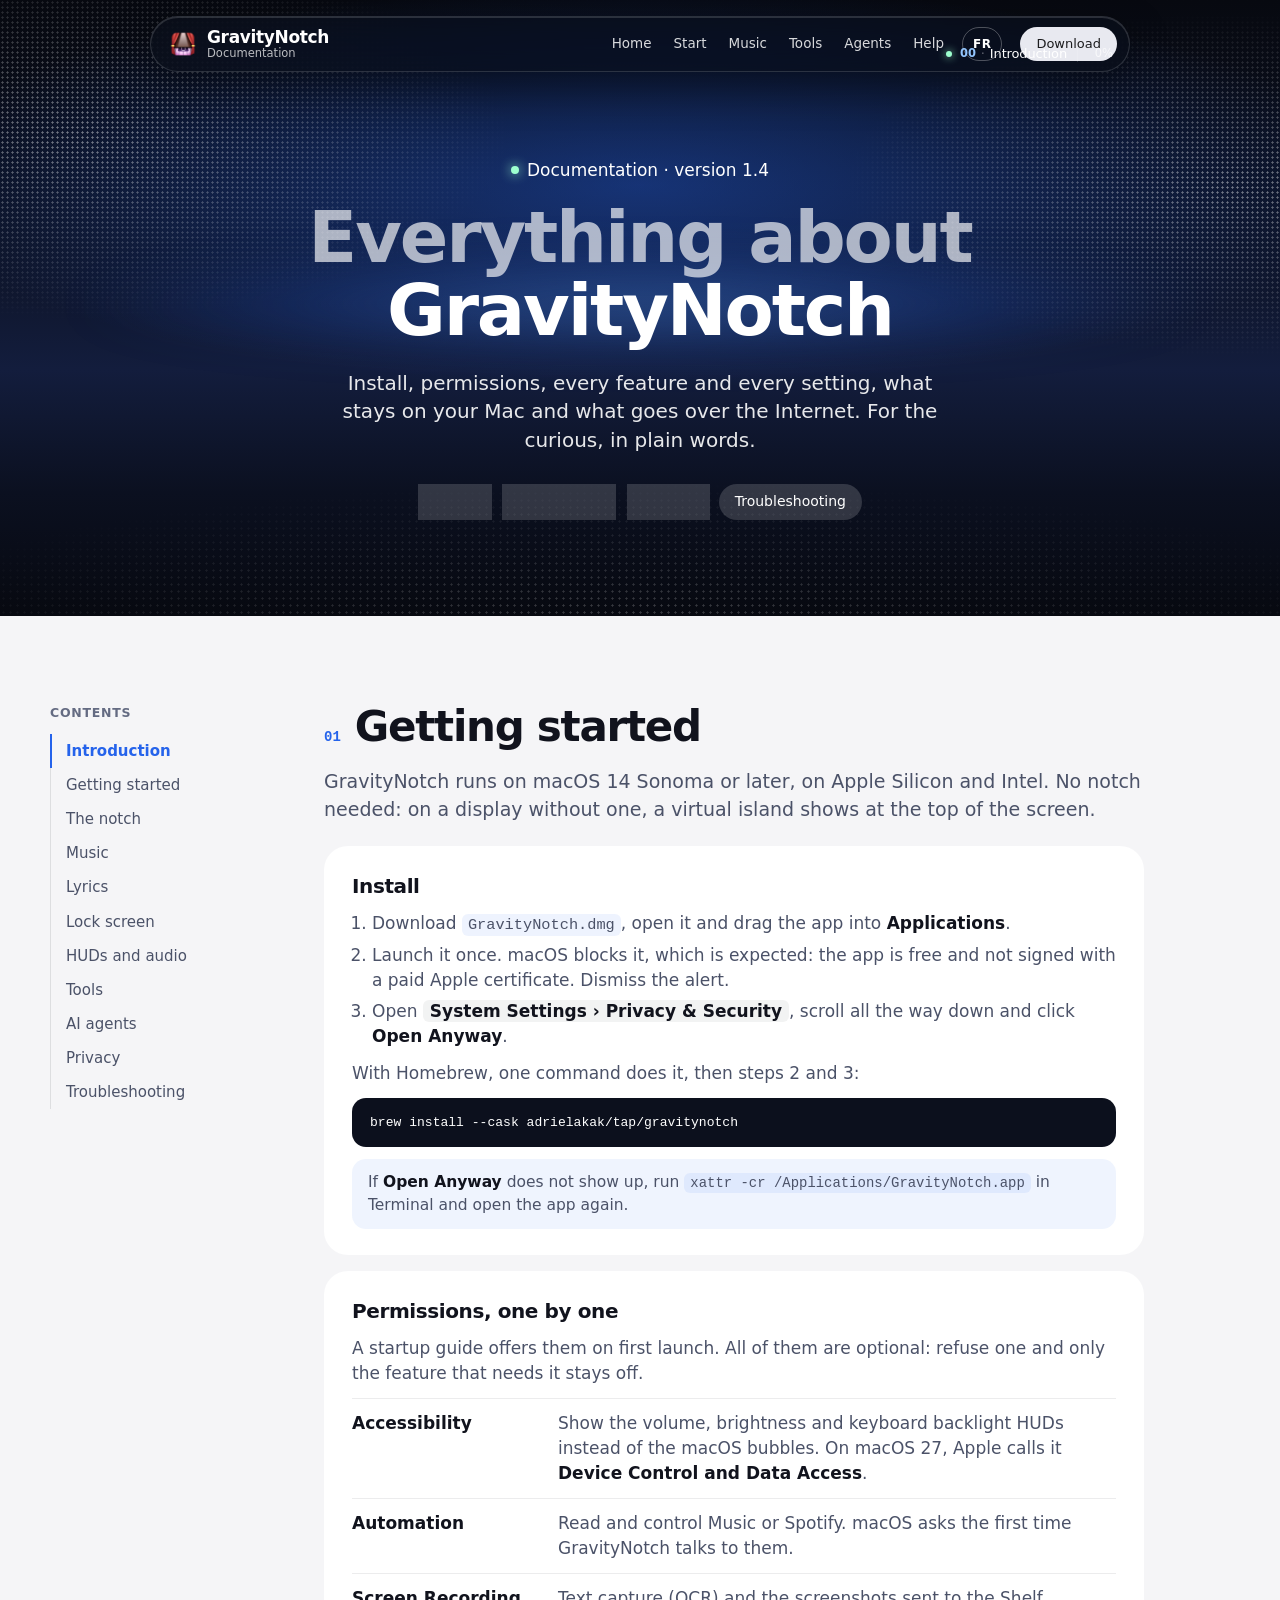
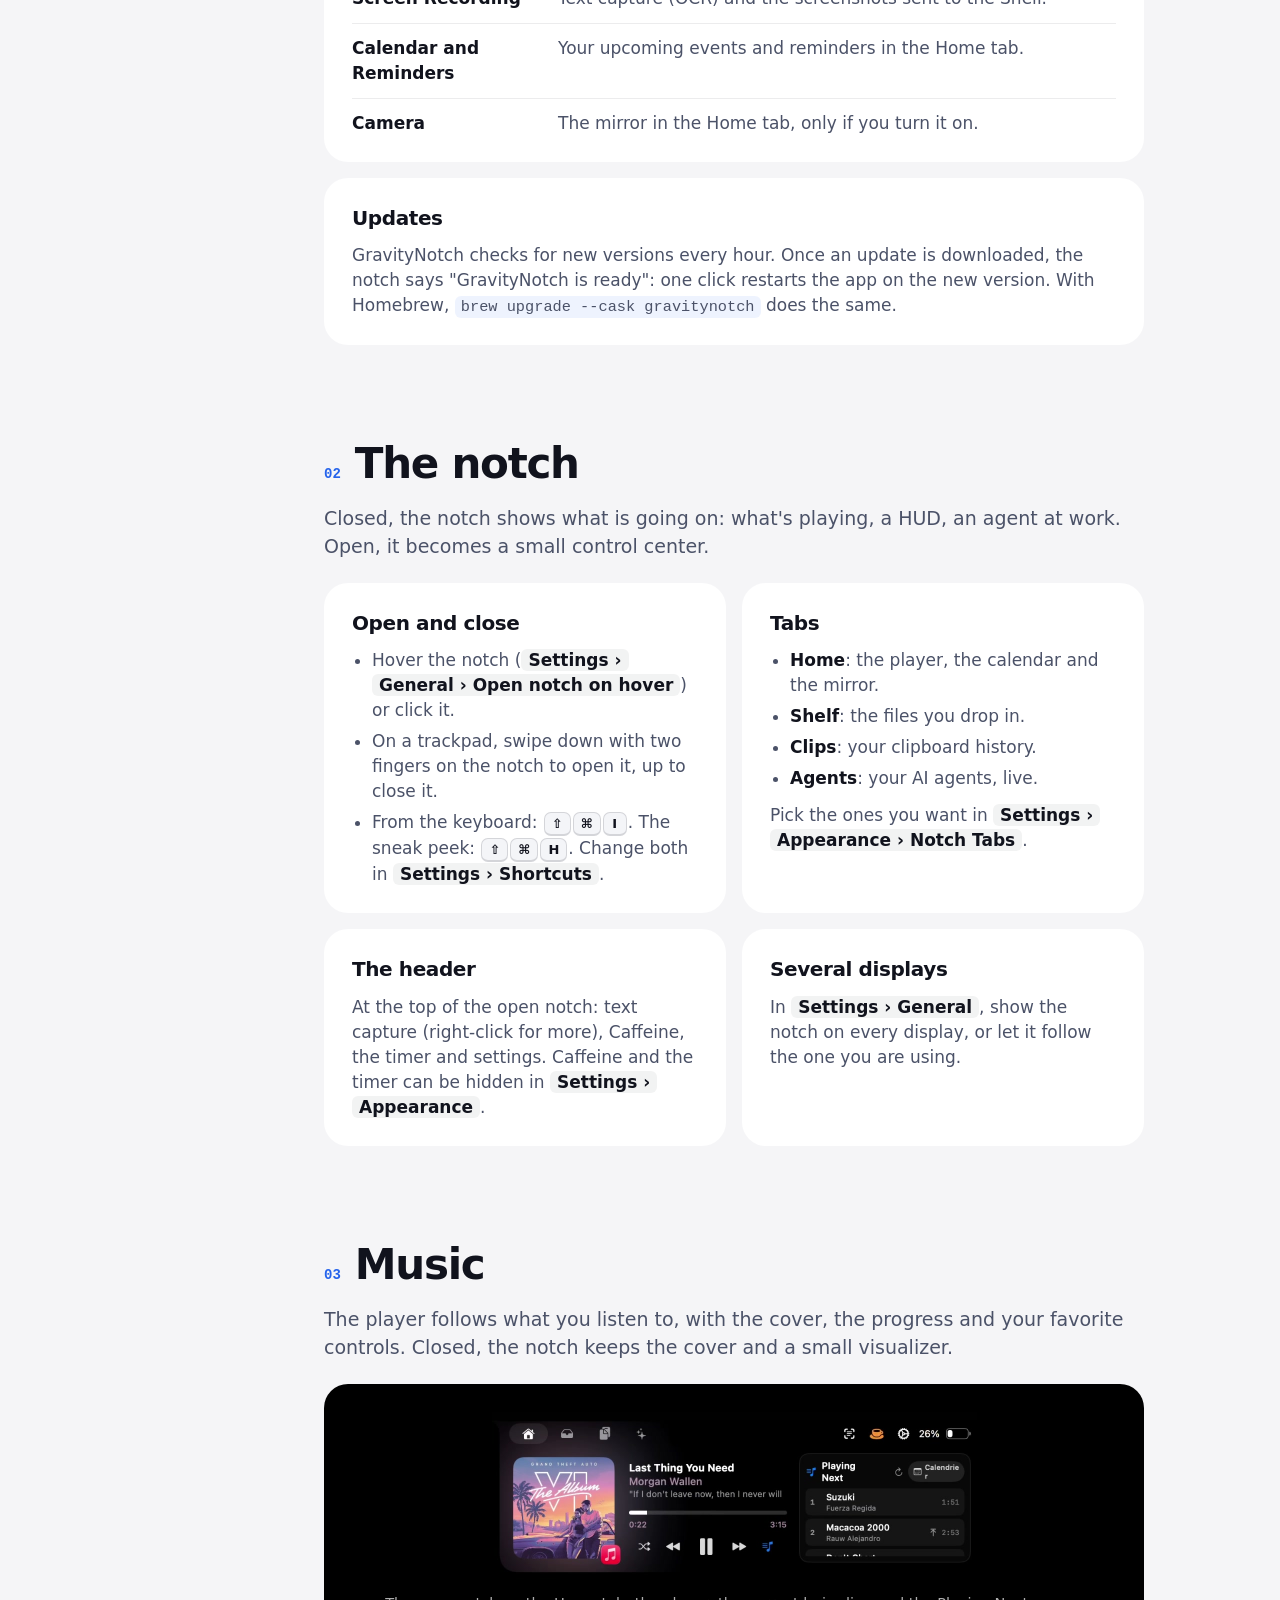
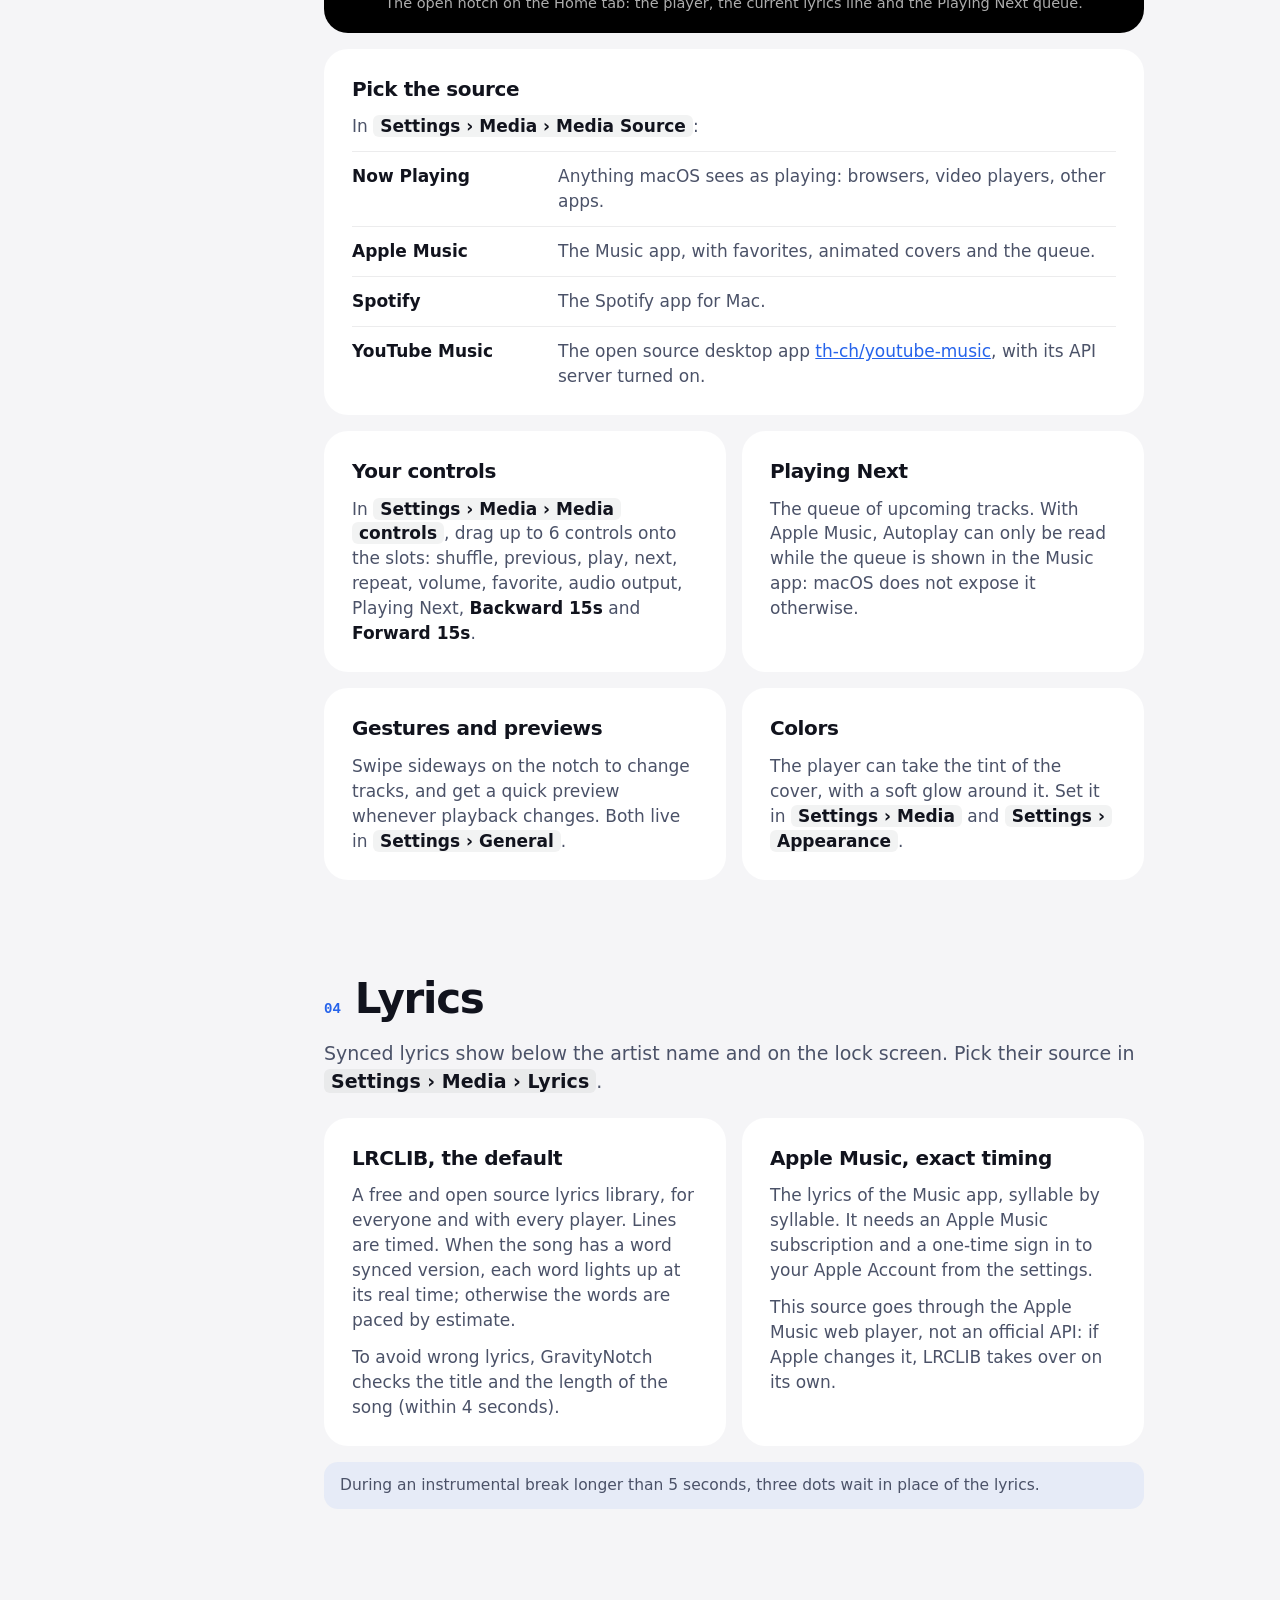
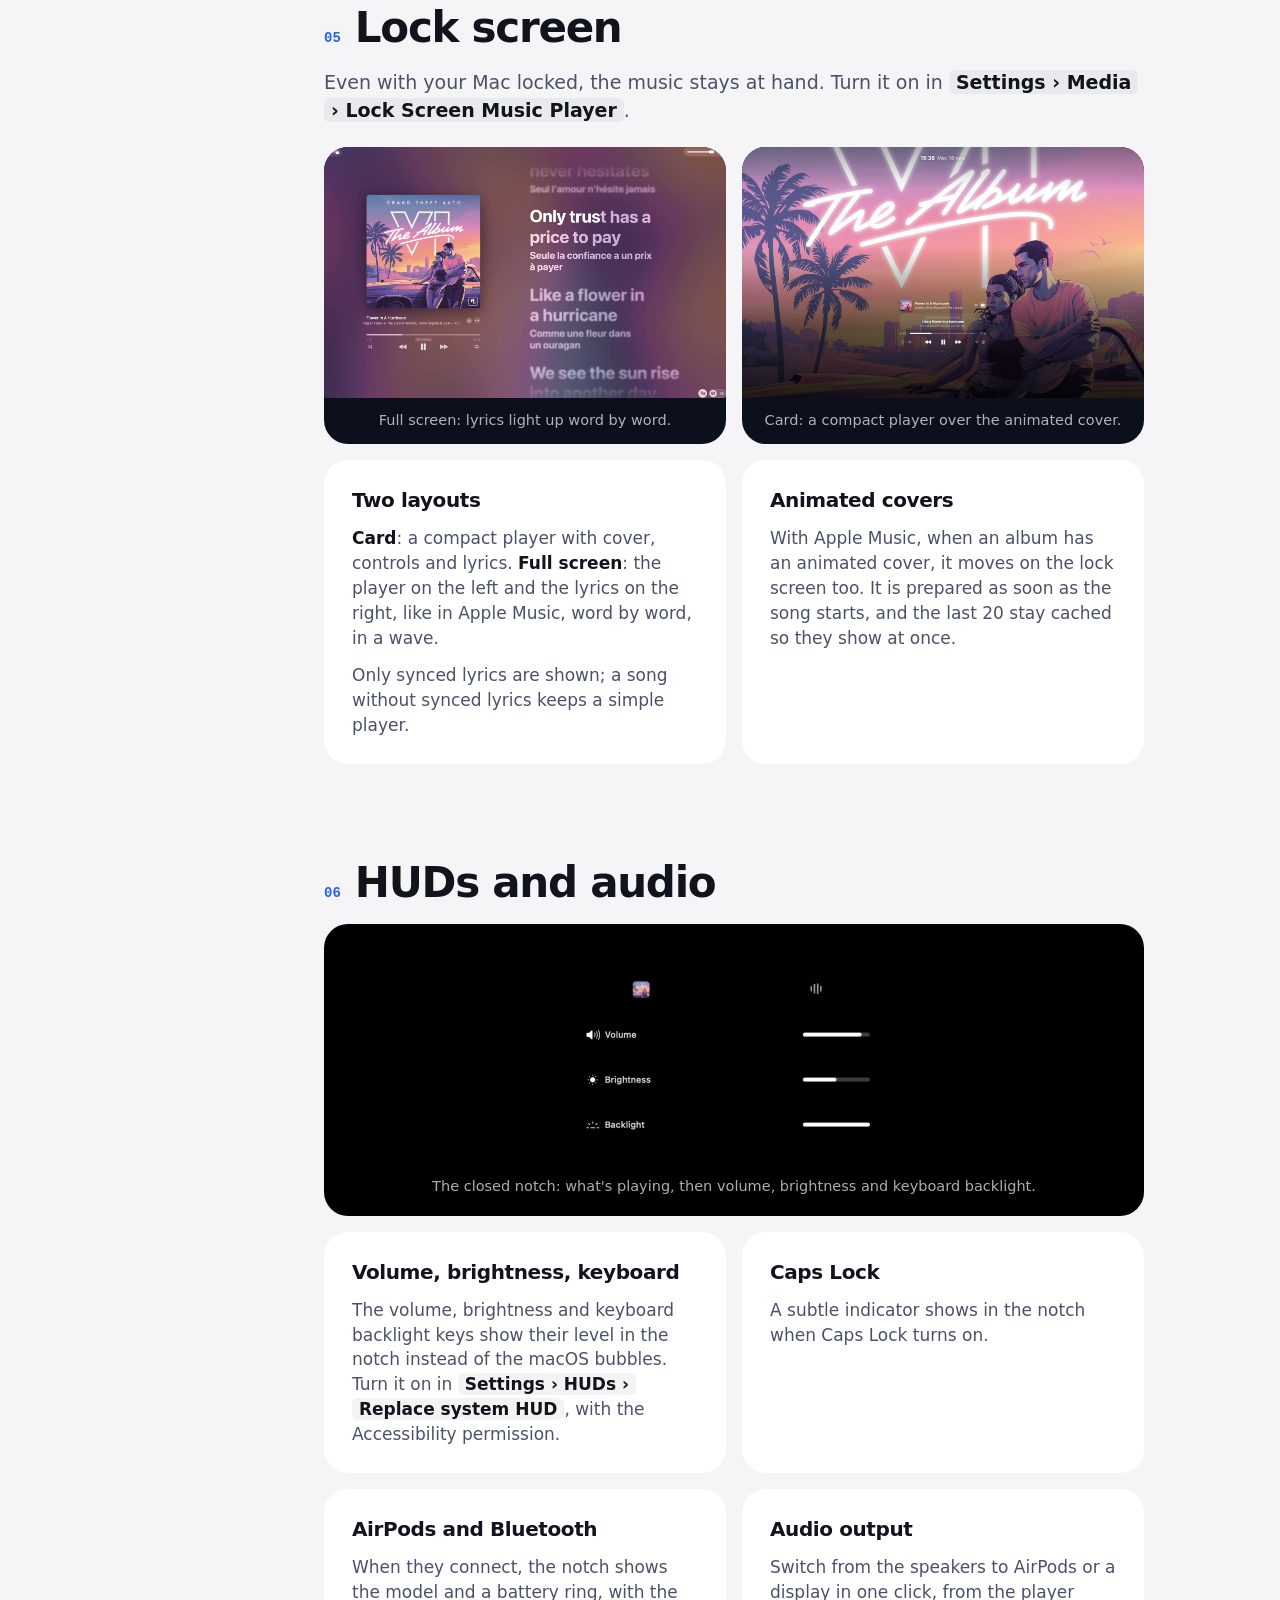
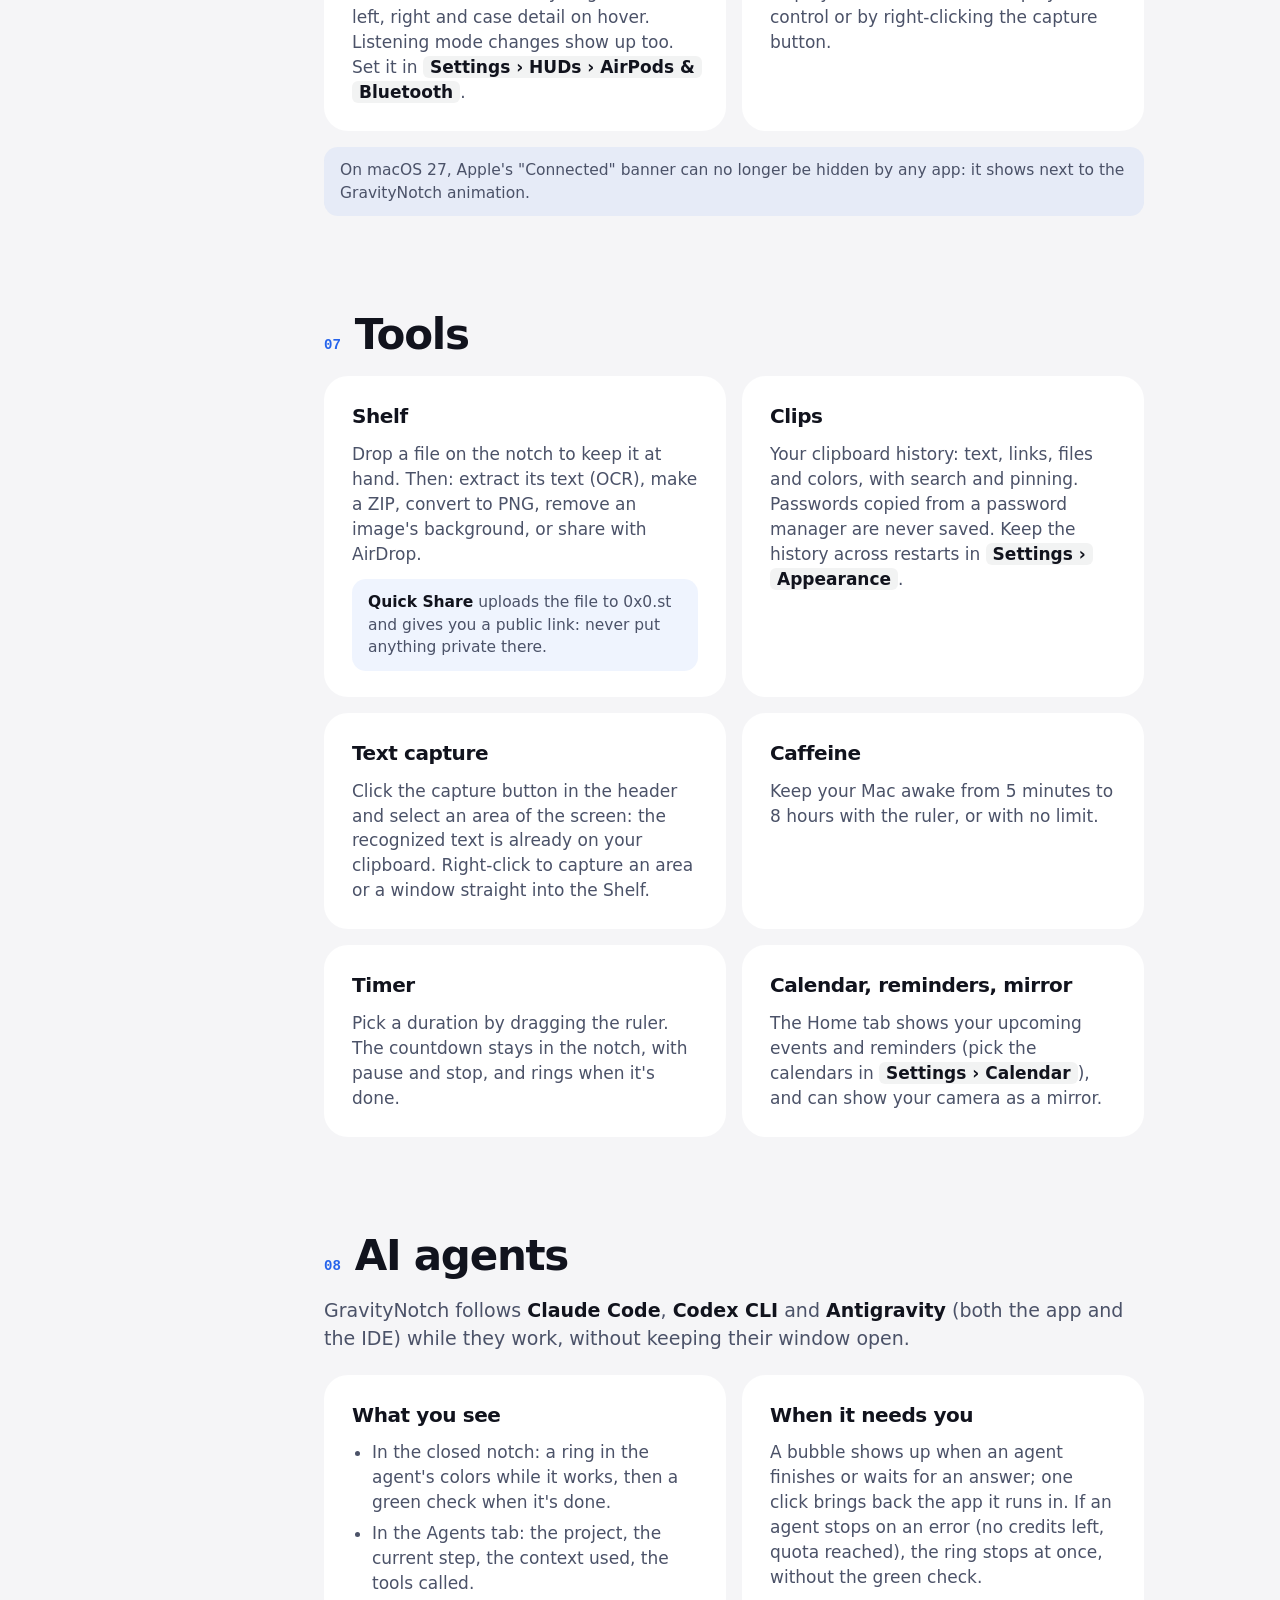
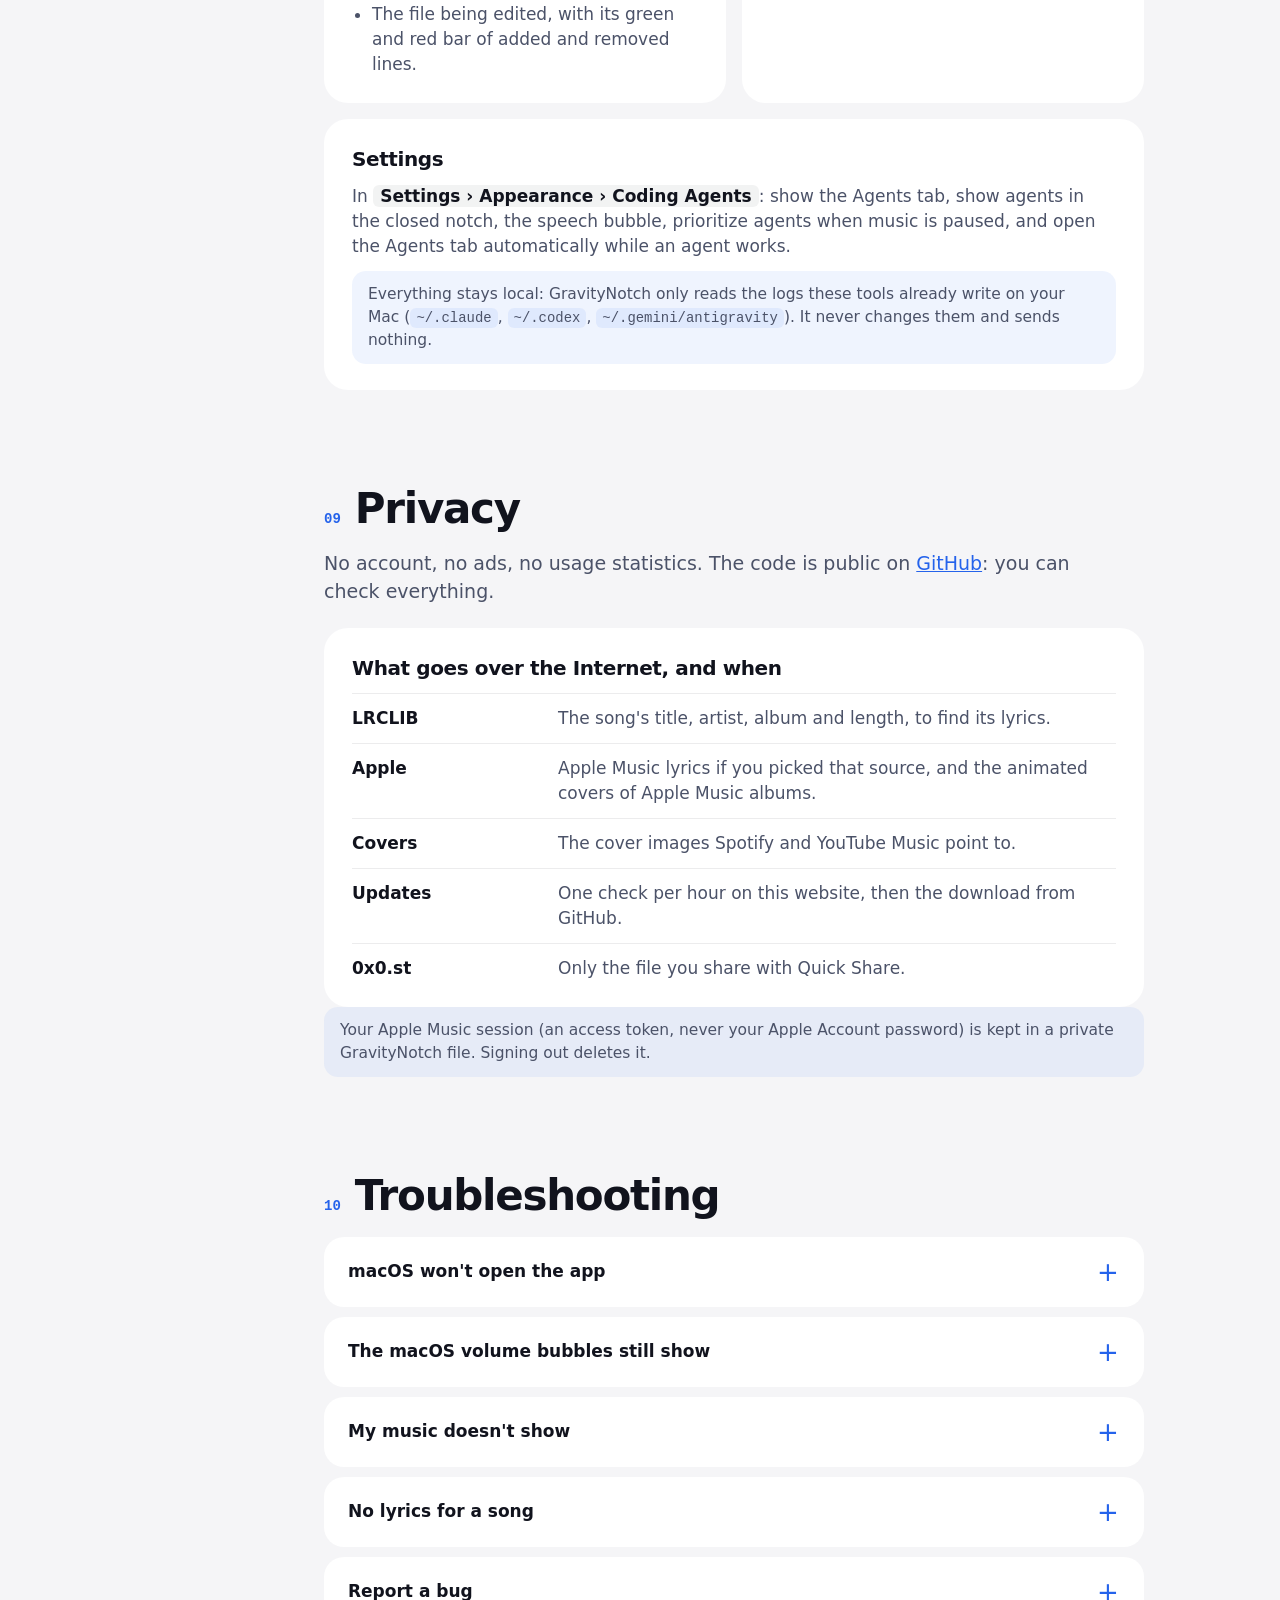
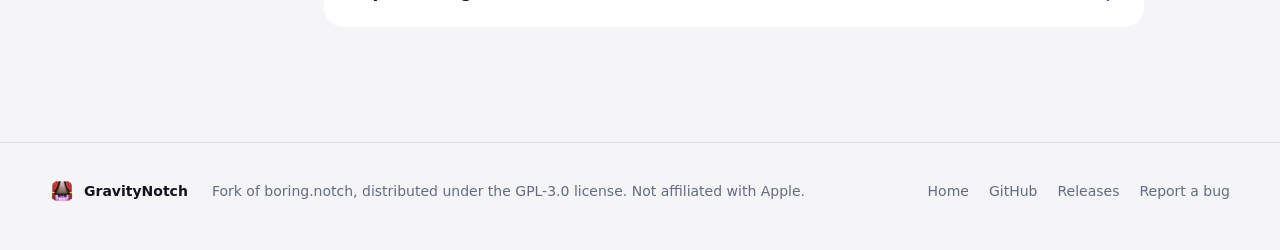
==== docs/docs.html @ b554c4fa "docs(site): add screenshots to the documentation page Four clean stills taken from the raw demo reco" ====
<!doctype html>
<html lang="fr">
<head>
  <meta charset="utf-8">
  <meta name="viewport" content="width=device-width, initial-scale=1, viewport-fit=cover">
  <title data-i18n="docs.meta.title">Documentation GravityNotch</title>
  <meta name="description" data-i18n-attr="content:docs.meta.desc" content="Tout savoir sur GravityNotch : installation, autorisations, musique, paroles, écran verrouillé, HUD, outils, agents IA, vie privée et dépannage.">
  <meta name="theme-color" content="#070910">
  <meta property="og:type" content="website">
  <meta property="og:url" content="https://adrielakak.github.io/GravityNotch/docs.html">
  <meta property="og:title" content="GravityNotch, documentation">
  <meta property="og:description" content="Installation, réglages et chaque fonction de GravityNotch expliqués.">
  <meta property="og:image" content="https://adrielakak.github.io/GravityNotch/assets/og-preview.jpg">
  <meta name="twitter:card" content="summary_large_image">
  <link rel="icon" type="image/png" href="assets/favicon.png">
  <link rel="stylesheet" href="styles.css?v=13">
  <script>document.documentElement.classList.add("js", "at-hero");</script>
</head>
<body class="docs-page">

  <header class="nav" id="nav">
    <div class="nav-inner">
      <a class="brand" href="index.html" data-i18n-attr="aria-label:nav.home" aria-label="GravityNotch, accueil">
        <img src="assets/icon.png" alt="" width="28" height="28">
        <span class="brand-text">
          <strong>GravityNotch</strong>
          <small data-i18n="docs.tagline">Documentation</small>
        </span>
      </a>

      <div class="island-status" id="island-status" role="button" tabindex="0" data-i18n-attr="aria-label:nav.open" aria-label="Ouvrir la navigation">
        <span class="island-dot" aria-hidden="true"></span>
        <span class="island-section-wrap" id="island-section-wrap">
          <span class="island-index" id="island-index">00</span>
          <span class="island-sep" aria-hidden="true">·</span>
          <span class="island-section-name" id="island-section-name">Docs</span>
        </span>
        <span class="island-percent" id="island-percent">0%</span>
      </div>

      <nav class="nav-links" data-i18n-attr="aria-label:nav.main" aria-label="Navigation principale">
        <a href="index.html" data-i18n="dnav.home">Accueil</a>
        <a href="#start" data-section="start" data-i18n="dnav.start">Démarrer</a>
        <a href="#music" data-section="music" data-i18n="dnav.music">Musique</a>
        <a href="#tools" data-section="tools" data-i18n="dnav.tools">Outils</a>
        <a href="#agents" data-section="agents" data-i18n="dnav.agents">Agents</a>
        <a href="#trouble" data-section="trouble" data-i18n="dnav.help">Aide</a>
      </nav>
      <button class="nav-lang" id="lang-toggle" type="button" lang="en" aria-label="Switch to English">EN</button>
      <a class="pill pill-sm pill-light nav-cta" href="https://github.com/adrielakak/GravityNotch/releases/latest/download/GravityNotch.dmg" data-i18n="nav.cta">Télécharger</a>
    </div>
    <div class="island-progress-track" aria-hidden="true">
      <div class="island-progress-bar" id="island-progress-bar"></div>
    </div>
  </header>

  <main id="top">

    <section class="hero docs-hero" id="intro" data-island-index="00">
      <div class="hero-bg" aria-hidden="true">
        <div class="stipple stipple-a"></div>
        <div class="stipple stipple-b"></div>
        <div class="horizon"></div>
      </div>
      <div class="hero-copy">
        <p class="eyebrow"><span class="dot"></span> <span data-i18n="docs.eyebrow">Documentation · version 1.4</span></p>
        <h1 class="display" data-i18n="docs.title"><span class="soft">Tout savoir</span> sur GravityNotch</h1>
        <p class="lede" data-i18n="docs.lede">L'installation, les autorisations, chaque fonction et chaque réglage, ce qui reste sur votre Mac et ce qui passe par Internet. Pour les curieux, en clair.</p>
        <div class="docs-quick">
          <a class="pill pill-glass pill-sm" href="#start" data-i18n="docs.q1">Installer</a>
          <a class="pill pill-glass pill-sm" href="#permissions" data-i18n="docs.q2" data-i18n-attr="href:docs.q2href">Autorisations</a>
          <a class="pill pill-glass pill-sm" href="#privacy" data-i18n="docs.q3">Vie privée</a>
          <a class="pill pill-glass pill-sm" href="#trouble" data-i18n="docs.q4">Dépannage</a>
        </div>
      </div>
    </section>

    <div class="docs-layout wrap">

      <aside class="docs-toc">
        <nav data-i18n-attr="aria-label:docs.toc" aria-label="Sommaire">
          <p class="toc-title" data-i18n="docs.toc">Sommaire</p>
          <ol id="toc">
            <li><a href="#intro" data-i18n="sec.intro">Introduction</a></li>
            <li><a href="#start" data-i18n="sec.start">Bien démarrer</a></li>
            <li><a href="#notch" data-i18n="sec.notch">L'encoche</a></li>
            <li><a href="#music" data-i18n="sec.music">Musique</a></li>
            <li><a href="#lyrics" data-i18n="sec.lyrics">Paroles</a></li>
            <li><a href="#lockscreen" data-i18n="sec.lockscreen">Écran verrouillé</a></li>
            <li><a href="#hud" data-i18n="sec.hud">HUD et audio</a></li>
            <li><a href="#tools" data-i18n="sec.tools">Outils</a></li>
            <li><a href="#agents" data-i18n="sec.agents">Agents IA</a></li>
            <li><a href="#privacy" data-i18n="sec.privacy">Vie privée</a></li>
            <li><a href="#trouble" data-i18n="sec.trouble">Dépannage</a></li>
          </ol>
        </nav>
      </aside>

      <article class="docs-content">

        <!-- 01 -->
        <section class="doc-section" id="start" data-island-index="01">
          <header class="doc-head"><span class="doc-num">01</span><h2 data-i18n="sec.start">Bien démarrer</h2></header>

          <div data-lang="fr">
            <p class="doc-lede">GravityNotch tourne sur macOS 14 Sonoma ou plus récent, sur Apple Silicon comme sur Intel. Pas besoin d'encoche : sur un écran qui n'en a pas, une île virtuelle s'affiche en haut de l'écran.</p>
            <div class="doc-card">
              <h3>Installer</h3>
              <ol class="doc-steps">
                <li>Téléchargez <code>GravityNotch.dmg</code>, ouvrez-le et glissez l'app dans <b>Applications</b>.</li>
                <li>Lancez-la une fois. macOS la bloque, c'est normal : l'app est gratuite et n'est pas signée avec un certificat Apple payant. Fermez l'alerte.</li>
                <li>Ouvrez <span class="path">Réglages Système › Confidentialité et sécurité</span>, descendez tout en bas et cliquez sur <b>Ouvrir quand même</b>.</li>
              </ol>
              <p>Avec Homebrew, une seule commande suffit, puis les étapes 2 et 3 :</p>
              <pre class="doc-code"><code>brew install --cask adrielakak/tap/gravitynotch</code></pre>
              <p class="doc-note">Si <b>Ouvrir quand même</b> n'apparaît pas, lancez <code>xattr -cr /Applications/GravityNotch.app</code> dans le Terminal, puis rouvrez l'app.</p>
            </div>
            <div class="doc-card" id="permissions">
              <h3>Les autorisations, une par une</h3>
              <p>Au premier lancement, un assistant vous les propose. Toutes sont facultatives : si vous en refusez une, seule la fonction qui en dépend reste éteinte.</p>
              <div class="doc-table" role="table">
                <div role="row"><b role="cell">Accessibilité</b><span role="cell">Afficher les HUD de volume, de luminosité et de rétroéclairage à la place des bulles de macOS. Sur macOS 27, Apple l'appelle <b>Contrôle de l'appareil et accès aux données</b>.</span></div>
                <div role="row"><b role="cell">Automatisation</b><span role="cell">Lire et piloter Musique ou Spotify. macOS la demande la première fois que GravityNotch leur parle.</span></div>
                <div role="row"><b role="cell">Enregistrement de l'écran</b><span role="cell">La capture de texte (OCR) et les captures envoyées dans le Shelf.</span></div>
                <div role="row"><b role="cell">Calendrier et Rappels</b><span role="cell">Vos prochains événements et rappels dans l'onglet Home.</span></div>
                <div role="row"><b role="cell">Caméra</b><span role="cell">Le miroir de l'onglet Home, seulement si vous l'activez.</span></div>
              </div>
            </div>
            <div class="doc-card">
              <h3>Mises à jour</h3>
              <p>GravityNotch vérifie les nouvelles versions toutes les heures. Quand une mise à jour est téléchargée, l'encoche affiche «&nbsp;GravityNotch est prêt&nbsp;» : un clic redémarre l'app sur la nouvelle version. Avec Homebrew, <code>brew upgrade --cask gravitynotch</code> fait la même chose.</p>
            </div>
          </div>

          <div data-lang="en" lang="en">
            <p class="doc-lede">GravityNotch runs on macOS 14 Sonoma or later, on Apple Silicon and Intel. No notch needed: on a display without one, a virtual island shows at the top of the screen.</p>
            <div class="doc-card">
              <h3>Install</h3>
              <ol class="doc-steps">
                <li>Download <code>GravityNotch.dmg</code>, open it and drag the app into <b>Applications</b>.</li>
                <li>Launch it once. macOS blocks it, which is expected: the app is free and not signed with a paid Apple certificate. Dismiss the alert.</li>
                <li>Open <span class="path">System Settings › Privacy &amp; Security</span>, scroll all the way down and click <b>Open Anyway</b>.</li>
              </ol>
              <p>With Homebrew, one command does it, then steps 2 and 3:</p>
              <pre class="doc-code"><code>brew install --cask adrielakak/tap/gravitynotch</code></pre>
              <p class="doc-note">If <b>Open Anyway</b> does not show up, run <code>xattr -cr /Applications/GravityNotch.app</code> in Terminal and open the app again.</p>
            </div>
            <div class="doc-card" id="permissions-en">
              <h3>Permissions, one by one</h3>
              <p>A startup guide offers them on first launch. All of them are optional: refuse one and only the feature that needs it stays off.</p>
              <div class="doc-table" role="table">
                <div role="row"><b role="cell">Accessibility</b><span role="cell">Show the volume, brightness and keyboard backlight HUDs instead of the macOS bubbles. On macOS 27, Apple calls it <b>Device Control and Data Access</b>.</span></div>
                <div role="row"><b role="cell">Automation</b><span role="cell">Read and control Music or Spotify. macOS asks the first time GravityNotch talks to them.</span></div>
                <div role="row"><b role="cell">Screen Recording</b><span role="cell">Text capture (OCR) and the screenshots sent to the Shelf.</span></div>
                <div role="row"><b role="cell">Calendar and Reminders</b><span role="cell">Your upcoming events and reminders in the Home tab.</span></div>
                <div role="row"><b role="cell">Camera</b><span role="cell">The mirror in the Home tab, only if you turn it on.</span></div>
              </div>
            </div>
            <div class="doc-card">
              <h3>Updates</h3>
              <p>GravityNotch checks for new versions every hour. Once an update is downloaded, the notch says "GravityNotch is ready": one click restarts the app on the new version. With Homebrew, <code>brew upgrade --cask gravitynotch</code> does the same.</p>
            </div>
          </div>
        </section>

        <!-- 02 -->
        <section class="doc-section" id="notch" data-island-index="02">
          <header class="doc-head"><span class="doc-num">02</span><h2 data-i18n="sec.notch">L'encoche</h2></header>

          <div data-lang="fr">
            <p class="doc-lede">Fermée, l'encoche montre ce qui se passe : la musique en cours, un HUD, un agent qui travaille. Ouverte, elle devient un petit centre de contrôle.</p>
            <div class="doc-grid">
              <div class="doc-card">
                <h3>Ouvrir et fermer</h3>
                <ul>
                  <li>Survolez l'encoche (<span class="path">Réglages › Général › Ouvrir l'encoche au survol</span>) ou cliquez dessus.</li>
                  <li>Au trackpad, glissez deux doigts vers le bas sur l'encoche pour l'ouvrir, vers le haut pour la fermer.</li>
                  <li>Au clavier : <kbd>⇧</kbd><kbd>⌘</kbd><kbd>I</kbd>. L'aperçu rapide (sneak peek) : <kbd>⇧</kbd><kbd>⌘</kbd><kbd>H</kbd>. Les deux se changent dans <span class="path">Réglages › Raccourcis</span>.</li>
                </ul>
              </div>
              <div class="doc-card">
                <h3>Les onglets</h3>
                <ul>
                  <li><b>Home</b> : le lecteur, le calendrier et le miroir.</li>
                  <li><b>Shelf</b> : les fichiers que vous y déposez.</li>
                  <li><b>Clips</b> : l'historique du presse-papiers.</li>
                  <li><b>Agents</b> : vos agents IA en direct.</li>
                </ul>
                <p>Choisissez ceux qui s'affichent dans <span class="path">Réglages › Apparence › Onglets de l'encoche</span>.</p>
              </div>
              <div class="doc-card">
                <h3>L'en-tête</h3>
                <p>En haut de l'encoche ouverte : la capture de texte (clic droit pour plus d'options), Caféine, le minuteur et les réglages. Caféine et le minuteur se masquent dans <span class="path">Réglages › Apparence</span>.</p>
              </div>
              <div class="doc-card">
                <h3>Plusieurs écrans</h3>
                <p>Dans <span class="path">Réglages › Général</span>, affichez l'encoche sur tous les écrans, ou laissez-la suivre l'écran que vous utilisez.</p>
              </div>
            </div>
          </div>

          <div data-lang="en" lang="en">
            <p class="doc-lede">Closed, the notch shows what is going on: what's playing, a HUD, an agent at work. Open, it becomes a small control center.</p>
            <div class="doc-grid">
              <div class="doc-card">
                <h3>Open and close</h3>
                <ul>
                  <li>Hover the notch (<span class="path">Settings › General › Open notch on hover</span>) or click it.</li>
                  <li>On a trackpad, swipe down with two fingers on the notch to open it, up to close it.</li>
                  <li>From the keyboard: <kbd>⇧</kbd><kbd>⌘</kbd><kbd>I</kbd>. The sneak peek: <kbd>⇧</kbd><kbd>⌘</kbd><kbd>H</kbd>. Change both in <span class="path">Settings › Shortcuts</span>.</li>
                </ul>
              </div>
              <div class="doc-card">
                <h3>Tabs</h3>
                <ul>
                  <li><b>Home</b>: the player, the calendar and the mirror.</li>
                  <li><b>Shelf</b>: the files you drop in.</li>
                  <li><b>Clips</b>: your clipboard history.</li>
                  <li><b>Agents</b>: your AI agents, live.</li>
                </ul>
                <p>Pick the ones you want in <span class="path">Settings › Appearance › Notch Tabs</span>.</p>
              </div>
              <div class="doc-card">
                <h3>The header</h3>
                <p>At the top of the open notch: text capture (right-click for more), Caffeine, the timer and settings. Caffeine and the timer can be hidden in <span class="path">Settings › Appearance</span>.</p>
              </div>
              <div class="doc-card">
                <h3>Several displays</h3>
                <p>In <span class="path">Settings › General</span>, show the notch on every display, or let it follow the one you are using.</p>
              </div>
            </div>
          </div>
        </section>

        <!-- 03 -->
        <section class="doc-section" id="music" data-island-index="03">
          <header class="doc-head"><span class="doc-num">03</span><h2 data-i18n="sec.music">Musique</h2></header>

          <div data-lang="fr">
            <p class="doc-lede">Le lecteur suit ce que vous écoutez, avec la pochette, la progression et vos commandes préférées. Fermée, l'encoche garde la pochette et un petit visualiseur.</p>
            <figure class="doc-shot doc-shot-notch">
            <img src="assets/docs/notch-music.jpg" width="970" height="335" loading="lazy" decoding="async" alt="L'encoche ouverte : pochette, titre, paroles, commandes et file À suivre">
            <figcaption>L'encoche ouverte sur l'onglet Home : le lecteur, la ligne de paroles en cours et la file À suivre.</figcaption>
          </figure>
            <div class="doc-card">
              <h3>Choisir la source</h3>
              <p>Dans <span class="path">Réglages › Média › Source du média</span> :</p>
              <div class="doc-table" role="table">
                <div role="row"><b role="cell">Now Playing</b><span role="cell">Tout ce que macOS reconnaît comme lecture en cours : navigateurs, lecteurs vidéo, autres apps.</span></div>
                <div role="row"><b role="cell">Apple Music</b><span role="cell">L'app Musique, avec favoris, pochettes animées et file d'attente.</span></div>
                <div role="row"><b role="cell">Spotify</b><span role="cell">L'app Spotify pour Mac.</span></div>
                <div role="row"><b role="cell">YouTube Music</b><span role="cell">L'app de bureau open source <a href="https://github.com/th-ch/youtube-music" target="_blank" rel="noopener">th-ch/youtube-music</a>, avec son serveur d'API activé.</span></div>
              </div>
            </div>
            <div class="doc-grid">
              <div class="doc-card">
                <h3>Vos commandes</h3>
                <p>Dans <span class="path">Réglages › Média › Contrôles des médias</span>, glissez jusqu'à 6 commandes sur les emplacements : aléatoire, précédent, lecture, suivant, répétition, volume, favori, sortie audio, À suivre, <b>Reculer de 15 s</b> et <b>Avancer de 15 s</b>.</p>
              </div>
              <div class="doc-card">
                <h3>À suivre</h3>
                <p>La file d'attente des prochains morceaux. Avec Apple Music, la lecture automatique n'est lisible que si la file d'attente est affichée dans l'app Musique : macOS ne la donne pas autrement.</p>
              </div>
              <div class="doc-card">
                <h3>Gestes et aperçus</h3>
                <p>Glissez horizontalement sur l'encoche pour changer de morceau, et recevez un aperçu rapide à chaque changement de lecture. Les deux se règlent dans <span class="path">Réglages › Général</span>.</p>
              </div>
              <div class="doc-card">
                <h3>Couleurs</h3>
                <p>Le lecteur peut prendre la teinte de la pochette, avec un halo lumineux autour d'elle. À régler dans <span class="path">Réglages › Média</span> et <span class="path">Réglages › Apparence</span>.</p>
              </div>
            </div>
          </div>

          <div data-lang="en" lang="en">
            <p class="doc-lede">The player follows what you listen to, with the cover, the progress and your favorite controls. Closed, the notch keeps the cover and a small visualizer.</p>
            <figure class="doc-shot doc-shot-notch">
            <img src="assets/docs/notch-music.jpg" width="970" height="335" loading="lazy" decoding="async" alt="The open notch: cover, title, lyrics, controls and the Playing Next queue">
            <figcaption>The open notch on the Home tab: the player, the current lyrics line and the Playing Next queue.</figcaption>
          </figure>
            <div class="doc-card">
              <h3>Pick the source</h3>
              <p>In <span class="path">Settings › Media › Media Source</span>:</p>
              <div class="doc-table" role="table">
                <div role="row"><b role="cell">Now Playing</b><span role="cell">Anything macOS sees as playing: browsers, video players, other apps.</span></div>
                <div role="row"><b role="cell">Apple Music</b><span role="cell">The Music app, with favorites, animated covers and the queue.</span></div>
                <div role="row"><b role="cell">Spotify</b><span role="cell">The Spotify app for Mac.</span></div>
                <div role="row"><b role="cell">YouTube Music</b><span role="cell">The open source desktop app <a href="https://github.com/th-ch/youtube-music" target="_blank" rel="noopener">th-ch/youtube-music</a>, with its API server turned on.</span></div>
              </div>
            </div>
            <div class="doc-grid">
              <div class="doc-card">
                <h3>Your controls</h3>
                <p>In <span class="path">Settings › Media › Media controls</span>, drag up to 6 controls onto the slots: shuffle, previous, play, next, repeat, volume, favorite, audio output, Playing Next, <b>Backward 15s</b> and <b>Forward 15s</b>.</p>
              </div>
              <div class="doc-card">
                <h3>Playing Next</h3>
                <p>The queue of upcoming tracks. With Apple Music, Autoplay can only be read while the queue is shown in the Music app: macOS does not expose it otherwise.</p>
              </div>
              <div class="doc-card">
                <h3>Gestures and previews</h3>
                <p>Swipe sideways on the notch to change tracks, and get a quick preview whenever playback changes. Both live in <span class="path">Settings › General</span>.</p>
              </div>
              <div class="doc-card">
                <h3>Colors</h3>
                <p>The player can take the tint of the cover, with a soft glow around it. Set it in <span class="path">Settings › Media</span> and <span class="path">Settings › Appearance</span>.</p>
              </div>
            </div>
          </div>
        </section>

        <!-- 04 -->
        <section class="doc-section" id="lyrics" data-island-index="04">
          <header class="doc-head"><span class="doc-num">04</span><h2 data-i18n="sec.lyrics">Paroles</h2></header>

          <div data-lang="fr">
            <p class="doc-lede">Les paroles synchronisées s'affichent sous le nom de l'artiste et sur l'écran verrouillé. Elles se choisissent dans <span class="path">Réglages › Média › Paroles</span>.</p>
            <div class="doc-grid">
              <div class="doc-card">
                <h3>LRCLIB, par défaut</h3>
                <p>Une bibliothèque de paroles gratuite et open source, pour tout le monde et avec tous les lecteurs. Les lignes sont synchronisées. Quand le morceau existe en version synchronisée au mot, chaque mot s'allume à son vrai moment ; sinon, le rythme des mots est estimé.</p>
                <p>Pour éviter les mauvaises paroles, GravityNotch vérifie le titre et la durée du morceau (à 4 secondes près).</p>
              </div>
              <div class="doc-card">
                <h3>Apple Music, au timing exact</h3>
                <p>Les paroles de l'app Musique, syllabe par syllabe. Il faut un abonnement Apple Music et une connexion unique à votre compte Apple depuis les réglages.</p>
                <p>Cette source passe par le lecteur web d'Apple Music, pas par une API officielle : si Apple la modifie, LRCLIB prend le relais automatiquement.</p>
              </div>
            </div>
            <p class="doc-note">Pendant une pause instrumentale de plus de 5 secondes, trois points patientent à la place des paroles.</p>
          </div>

          <div data-lang="en" lang="en">
            <p class="doc-lede">Synced lyrics show below the artist name and on the lock screen. Pick their source in <span class="path">Settings › Media › Lyrics</span>.</p>
            <div class="doc-grid">
              <div class="doc-card">
                <h3>LRCLIB, the default</h3>
                <p>A free and open source lyrics library, for everyone and with every player. Lines are timed. When the song has a word synced version, each word lights up at its real time; otherwise the words are paced by estimate.</p>
                <p>To avoid wrong lyrics, GravityNotch checks the title and the length of the song (within 4 seconds).</p>
              </div>
              <div class="doc-card">
                <h3>Apple Music, exact timing</h3>
                <p>The lyrics of the Music app, syllable by syllable. It needs an Apple Music subscription and a one-time sign in to your Apple Account from the settings.</p>
                <p>This source goes through the Apple Music web player, not an official API: if Apple changes it, LRCLIB takes over on its own.</p>
              </div>
            </div>
            <p class="doc-note">During an instrumental break longer than 5 seconds, three dots wait in place of the lyrics.</p>
          </div>
        </section>

        <!-- 05 -->
        <section class="doc-section" id="lockscreen" data-island-index="05">
          <header class="doc-head"><span class="doc-num">05</span><h2 data-i18n="sec.lockscreen">Écran verrouillé</h2></header>

          <div data-lang="fr">
            <p class="doc-lede">Même Mac verrouillé, la musique reste à portée de main. Activez-le dans <span class="path">Réglages › Média › Lecteur de musique sur l'écran verrouillé</span>.</p>
            <div class="doc-grid doc-shots">
            <figure class="doc-shot doc-shot-photo">
              <img src="assets/docs/lock-fullscreen.jpg" width="1600" height="1001" loading="lazy" decoding="async" alt="Écran verrouillé en plein écran : le lecteur à gauche, les paroles à droite">
              <figcaption>Plein écran : les paroles s'allument mot par mot.</figcaption>
            </figure>
            <figure class="doc-shot doc-shot-photo">
              <img src="assets/docs/lock-card.jpg" width="1600" height="1031" loading="lazy" decoding="async" alt="Écran verrouillé en carte, sur la pochette animée de l'album">
              <figcaption>Carte : un lecteur compact sur la pochette animée.</figcaption>
            </figure>
          </div>
            <div class="doc-grid">
              <div class="doc-card">
                <h3>Deux dispositions</h3>
                <p><b>Carte</b> : un lecteur compact avec pochette, commandes et paroles. <b>Plein écran</b> : le lecteur à gauche et les paroles à droite, comme dans Apple Music, mot par mot et en vague.</p>
                <p>Seules les paroles synchronisées s'affichent ; un morceau sans paroles synchronisées garde un lecteur simple.</p>
              </div>
              <div class="doc-card">
                <h3>Pochettes animées</h3>
                <p>Avec Apple Music, quand un album a une pochette animée, elle bouge aussi sur l'écran verrouillé. Elle est préparée dès le début du morceau, et les 20 dernières restent en cache pour s'afficher tout de suite.</p>
              </div>
            </div>
          </div>

          <div data-lang="en" lang="en">
            <p class="doc-lede">Even with your Mac locked, the music stays at hand. Turn it on in <span class="path">Settings › Media › Lock Screen Music Player</span>.</p>
            <div class="doc-grid doc-shots">
            <figure class="doc-shot doc-shot-photo">
              <img src="assets/docs/lock-fullscreen.jpg" width="1600" height="1001" loading="lazy" decoding="async" alt="Full screen lock screen: the player on the left, the lyrics on the right">
              <figcaption>Full screen: lyrics light up word by word.</figcaption>
            </figure>
            <figure class="doc-shot doc-shot-photo">
              <img src="assets/docs/lock-card.jpg" width="1600" height="1031" loading="lazy" decoding="async" alt="Lock screen card over the album&#39;s animated cover">
              <figcaption>Card: a compact player over the animated cover.</figcaption>
            </figure>
          </div>
            <div class="doc-grid">
              <div class="doc-card">
                <h3>Two layouts</h3>
                <p><b>Card</b>: a compact player with cover, controls and lyrics. <b>Full screen</b>: the player on the left and the lyrics on the right, like in Apple Music, word by word, in a wave.</p>
                <p>Only synced lyrics are shown; a song without synced lyrics keeps a simple player.</p>
              </div>
              <div class="doc-card">
                <h3>Animated covers</h3>
                <p>With Apple Music, when an album has an animated cover, it moves on the lock screen too. It is prepared as soon as the song starts, and the last 20 stay cached so they show at once.</p>
              </div>
            </div>
          </div>
        </section>

        <!-- 06 -->
        <section class="doc-section" id="hud" data-island-index="06">
          <header class="doc-head"><span class="doc-num">06</span><h2 data-i18n="sec.hud">HUD et audio</h2></header>

          <div data-lang="fr">
            <figure class="doc-shot doc-shot-huds">
            <img src="assets/docs/notch-huds.jpg" width="760" height="420" loading="lazy" decoding="async" alt="L'encoche fermée : musique en cours, puis les HUD de volume, de luminosité et de rétroéclairage">
            <figcaption>L'encoche fermée : la musique en cours, puis le volume, la luminosité et le rétroéclairage du clavier.</figcaption>
          </figure>
            <div class="doc-grid">
              <div class="doc-card">
                <h3>Volume, luminosité, clavier</h3>
                <p>Les touches de volume, de luminosité et de rétroéclairage affichent leur niveau dans l'encoche au lieu des bulles de macOS. À activer dans <span class="path">Réglages › HUDs › Remplacer le HUD système</span>, avec l'autorisation Accessibilité.</p>
              </div>
              <div class="doc-card">
                <h3>Verr. Maj</h3>
                <p>Un indicateur discret apparaît dans l'encoche quand le verrouillage des majuscules s'active.</p>
              </div>
              <div class="doc-card">
                <h3>AirPods et Bluetooth</h3>
                <p>À la connexion, l'encoche montre le modèle et un anneau de batterie, avec le détail gauche, droite et boîtier au survol. Les changements de mode d'écoute s'affichent aussi. À régler dans <span class="path">Réglages › HUDs › AirPods &amp; Bluetooth</span>.</p>
              </div>
              <div class="doc-card">
                <h3>Sortie audio</h3>
                <p>Passez des haut-parleurs aux AirPods ou à un écran en un clic, depuis la commande du lecteur ou le clic droit sur le bouton de capture.</p>
              </div>
            </div>
            <p class="doc-note">Sous macOS 27, la bannière «&nbsp;Connectés&nbsp;» d'Apple ne peut plus être masquée par aucune app : elle s'affiche à côté de l'animation de GravityNotch.</p>
          </div>

          <div data-lang="en" lang="en">
            <figure class="doc-shot doc-shot-huds">
            <img src="assets/docs/notch-huds.jpg" width="760" height="420" loading="lazy" decoding="async" alt="The closed notch: what&#39;s playing, then the volume, brightness and backlight HUDs">
            <figcaption>The closed notch: what's playing, then volume, brightness and keyboard backlight.</figcaption>
          </figure>
            <div class="doc-grid">
              <div class="doc-card">
                <h3>Volume, brightness, keyboard</h3>
                <p>The volume, brightness and keyboard backlight keys show their level in the notch instead of the macOS bubbles. Turn it on in <span class="path">Settings › HUDs › Replace system HUD</span>, with the Accessibility permission.</p>
              </div>
              <div class="doc-card">
                <h3>Caps Lock</h3>
                <p>A subtle indicator shows in the notch when Caps Lock turns on.</p>
              </div>
              <div class="doc-card">
                <h3>AirPods and Bluetooth</h3>
                <p>When they connect, the notch shows the model and a battery ring, with the left, right and case detail on hover. Listening mode changes show up too. Set it in <span class="path">Settings › HUDs › AirPods &amp; Bluetooth</span>.</p>
              </div>
              <div class="doc-card">
                <h3>Audio output</h3>
                <p>Switch from the speakers to AirPods or a display in one click, from the player control or by right-clicking the capture button.</p>
              </div>
            </div>
            <p class="doc-note">On macOS 27, Apple's "Connected" banner can no longer be hidden by any app: it shows next to the GravityNotch animation.</p>
          </div>
        </section>

        <!-- 07 -->
        <section class="doc-section" id="tools" data-island-index="07">
          <header class="doc-head"><span class="doc-num">07</span><h2 data-i18n="sec.tools">Outils</h2></header>

          <div data-lang="fr">
            <div class="doc-grid">
              <div class="doc-card">
                <h3>Shelf</h3>
                <p>Déposez un fichier sur l'encoche pour le garder sous la main. Ensuite : extraire le texte (OCR), créer un ZIP, convertir en PNG, supprimer le fond d'une image, ou partager par AirDrop.</p>
                <p class="doc-note">Le <b>Partage rapide</b> envoie le fichier sur 0x0.st et vous donne un lien public : n'y mettez rien de privé.</p>
              </div>
              <div class="doc-card">
                <h3>Clips</h3>
                <p>L'historique du presse-papiers : textes, liens, fichiers et couleurs, avec recherche et épinglage. Les mots de passe copiés depuis un gestionnaire de mots de passe ne sont jamais enregistrés. Gardez l'historique après un redémarrage dans <span class="path">Réglages › Apparence</span>.</p>
              </div>
              <div class="doc-card">
                <h3>Capture de texte</h3>
                <p>Cliquez sur le bouton de capture de l'en-tête, sélectionnez une zone de l'écran : le texte reconnu est déjà dans le presse-papiers. Clic droit pour capturer une zone ou une fenêtre directement dans le Shelf.</p>
              </div>
              <div class="doc-card">
                <h3>Caféine</h3>
                <p>Empêchez la mise en veille de 5 minutes à 8 heures avec la réglette, ou sans limite.</p>
              </div>
              <div class="doc-card">
                <h3>Minuteur</h3>
                <p>Choisissez une durée en glissant la réglette. Le compte à rebours reste dans l'encoche, avec pause et arrêt, et sonne à la fin.</p>
              </div>
              <div class="doc-card">
                <h3>Calendrier, rappels, miroir</h3>
                <p>L'onglet Home montre vos prochains événements et rappels (choisissez les calendriers dans <span class="path">Réglages › Calendrier</span>), et peut afficher votre caméra comme un miroir.</p>
              </div>
            </div>
          </div>

          <div data-lang="en" lang="en">
            <div class="doc-grid">
              <div class="doc-card">
                <h3>Shelf</h3>
                <p>Drop a file on the notch to keep it at hand. Then: extract its text (OCR), make a ZIP, convert to PNG, remove an image's background, or share with AirDrop.</p>
                <p class="doc-note"><b>Quick Share</b> uploads the file to 0x0.st and gives you a public link: never put anything private there.</p>
              </div>
              <div class="doc-card">
                <h3>Clips</h3>
                <p>Your clipboard history: text, links, files and colors, with search and pinning. Passwords copied from a password manager are never saved. Keep the history across restarts in <span class="path">Settings › Appearance</span>.</p>
              </div>
              <div class="doc-card">
                <h3>Text capture</h3>
                <p>Click the capture button in the header and select an area of the screen: the recognized text is already on your clipboard. Right-click to capture an area or a window straight into the Shelf.</p>
              </div>
              <div class="doc-card">
                <h3>Caffeine</h3>
                <p>Keep your Mac awake from 5 minutes to 8 hours with the ruler, or with no limit.</p>
              </div>
              <div class="doc-card">
                <h3>Timer</h3>
                <p>Pick a duration by dragging the ruler. The countdown stays in the notch, with pause and stop, and rings when it's done.</p>
              </div>
              <div class="doc-card">
                <h3>Calendar, reminders, mirror</h3>
                <p>The Home tab shows your upcoming events and reminders (pick the calendars in <span class="path">Settings › Calendar</span>), and can show your camera as a mirror.</p>
              </div>
            </div>
          </div>
        </section>

        <!-- 08 -->
        <section class="doc-section" id="agents" data-island-index="08">
          <header class="doc-head"><span class="doc-num">08</span><h2 data-i18n="sec.agents">Agents IA</h2></header>

          <div data-lang="fr">
            <p class="doc-lede">GravityNotch suit <b>Claude Code</b>, <b>Codex CLI</b> et <b>Antigravity</b> (l'app comme l'IDE) pendant qu'ils travaillent, sans que vous ayez à garder leur fenêtre ouverte.</p>
            <div class="doc-grid">
              <div class="doc-card">
                <h3>Ce que vous voyez</h3>
                <ul>
                  <li>Dans l'encoche fermée : un anneau aux couleurs de l'agent tant qu'il travaille, puis une coche verte quand il a fini.</li>
                  <li>Dans l'onglet Agents : le projet, l'étape en cours, le contexte utilisé, les outils appelés.</li>
                  <li>Le fichier en train d'être modifié, avec sa barre verte et rouge de lignes ajoutées et supprimées.</li>
                </ul>
              </div>
              <div class="doc-card">
                <h3>Quand il a besoin de vous</h3>
                <p>Une bulle apparaît quand un agent termine ou attend une réponse ; un clic ramène l'app où il tourne. Si un agent s'arrête sur une erreur (plus de crédits, quota atteint), l'anneau s'arrête aussitôt, sans coche verte.</p>
              </div>
            </div>
            <div class="doc-card">
              <h3>Réglages</h3>
              <p>Dans <span class="path">Réglages › Apparence › Agents de code</span> : afficher l'onglet Agents, montrer les agents dans l'encoche fermée, la bulle de fin, donner la priorité aux agents quand la musique est en pause, et ouvrir l'onglet Agents automatiquement quand un agent travaille.</p>
              <p class="doc-note">Tout se passe en local : GravityNotch lit seulement les journaux que ces outils écrivent déjà sur votre Mac (<code>~/.claude</code>, <code>~/.codex</code>, <code>~/.gemini/antigravity</code>). Il ne les modifie pas et n'envoie rien.</p>
            </div>
          </div>

          <div data-lang="en" lang="en">
            <p class="doc-lede">GravityNotch follows <b>Claude Code</b>, <b>Codex CLI</b> and <b>Antigravity</b> (both the app and the IDE) while they work, without keeping their window open.</p>
            <div class="doc-grid">
              <div class="doc-card">
                <h3>What you see</h3>
                <ul>
                  <li>In the closed notch: a ring in the agent's colors while it works, then a green check when it's done.</li>
                  <li>In the Agents tab: the project, the current step, the context used, the tools called.</li>
                  <li>The file being edited, with its green and red bar of added and removed lines.</li>
                </ul>
              </div>
              <div class="doc-card">
                <h3>When it needs you</h3>
                <p>A bubble shows up when an agent finishes or waits for an answer; one click brings back the app it runs in. If an agent stops on an error (no credits left, quota reached), the ring stops at once, without the green check.</p>
              </div>
            </div>
            <div class="doc-card">
              <h3>Settings</h3>
              <p>In <span class="path">Settings › Appearance › Coding Agents</span>: show the Agents tab, show agents in the closed notch, the speech bubble, prioritize agents when music is paused, and open the Agents tab automatically while an agent works.</p>
              <p class="doc-note">Everything stays local: GravityNotch only reads the logs these tools already write on your Mac (<code>~/.claude</code>, <code>~/.codex</code>, <code>~/.gemini/antigravity</code>). It never changes them and sends nothing.</p>
            </div>
          </div>
        </section>

        <!-- 09 -->
        <section class="doc-section" id="privacy" data-island-index="09">
          <header class="doc-head"><span class="doc-num">09</span><h2 data-i18n="sec.privacy">Vie privée</h2></header>

          <div data-lang="fr">
            <p class="doc-lede">Pas de compte, pas de publicité, pas de statistiques d'usage. Le code est public sur <a href="https://github.com/adrielakak/GravityNotch" target="_blank" rel="noopener">GitHub</a> : vous pouvez tout vérifier.</p>
            <div class="doc-card">
              <h3>Ce qui passe par Internet, et quand</h3>
              <div class="doc-table" role="table">
                <div role="row"><b role="cell">LRCLIB</b><span role="cell">Le titre, l'artiste, l'album et la durée du morceau, pour trouver ses paroles.</span></div>
                <div role="row"><b role="cell">Apple</b><span role="cell">Les paroles Apple Music si vous avez choisi cette source, et les pochettes animées des albums Apple Music.</span></div>
                <div role="row"><b role="cell">Pochettes</b><span role="cell">Les images de pochette que Spotify et YouTube Music indiquent.</span></div>
                <div role="row"><b role="cell">Mises à jour</b><span role="cell">Une vérification par heure sur ce site, puis le téléchargement depuis GitHub.</span></div>
                <div role="row"><b role="cell">0x0.st</b><span role="cell">Uniquement le fichier que vous partagez avec le Partage rapide.</span></div>
              </div>
            </div>
            <p class="doc-note">Votre session Apple Music (un jeton d'accès, jamais le mot de passe de votre compte Apple) est gardée dans un fichier privé de GravityNotch. La déconnexion le supprime.</p>
          </div>

          <div data-lang="en" lang="en">
            <p class="doc-lede">No account, no ads, no usage statistics. The code is public on <a href="https://github.com/adrielakak/GravityNotch" target="_blank" rel="noopener">GitHub</a>: you can check everything.</p>
            <div class="doc-card">
              <h3>What goes over the Internet, and when</h3>
              <div class="doc-table" role="table">
                <div role="row"><b role="cell">LRCLIB</b><span role="cell">The song's title, artist, album and length, to find its lyrics.</span></div>
                <div role="row"><b role="cell">Apple</b><span role="cell">Apple Music lyrics if you picked that source, and the animated covers of Apple Music albums.</span></div>
                <div role="row"><b role="cell">Covers</b><span role="cell">The cover images Spotify and YouTube Music point to.</span></div>
                <div role="row"><b role="cell">Updates</b><span role="cell">One check per hour on this website, then the download from GitHub.</span></div>
                <div role="row"><b role="cell">0x0.st</b><span role="cell">Only the file you share with Quick Share.</span></div>
              </div>
            </div>
            <p class="doc-note">Your Apple Music session (an access token, never your Apple Account password) is kept in a private GravityNotch file. Signing out deletes it.</p>
          </div>
        </section>

        <!-- 10 -->
        <section class="doc-section" id="trouble" data-island-index="10">
          <header class="doc-head"><span class="doc-num">10</span><h2 data-i18n="sec.trouble">Dépannage</h2></header>

          <div data-lang="fr" class="faq">
            <details>
              <summary>macOS refuse d'ouvrir l'app</summary>
              <p>C'est l'alerte normale pour une app sans certificat Apple payant. Ouvrez <span class="path">Réglages Système › Confidentialité et sécurité</span> et cliquez sur <b>Ouvrir quand même</b> tout en bas. S'il n'apparaît pas, lancez <code>xattr -cr /Applications/GravityNotch.app</code> dans le Terminal.</p>
            </details>
            <details>
              <summary>Les bulles de volume de macOS s'affichent encore</summary>
              <p>Vérifiez que GravityNotch est coché dans <span class="path">Réglages Système › Confidentialité et sécurité › Accessibilité</span> (sur macOS 27 : <b>Contrôle de l'appareil et accès aux données</b>), et que <span class="path">Réglages › HUDs › Remplacer le HUD système</span> est activé. Si c'est déjà le cas, retirez GravityNotch de la liste avec «&nbsp;−&nbsp;», ajoutez-le de nouveau avec «&nbsp;+&nbsp;», puis relancez l'app.</p>
            </details>
            <details>
              <summary>Ma musique n'apparaît pas</summary>
              <p>Choisissez la bonne source dans <span class="path">Réglages › Média › Source du média</span>. Pour Musique et Spotify, autorisez GravityNotch dans <span class="path">Réglages Système › Confidentialité et sécurité › Automatisation</span>. Pour YouTube Music, activez le serveur d'API de l'app de bureau.</p>
            </details>
            <details>
              <summary>Pas de paroles pour un morceau</summary>
              <p>LRCLIB n'a peut-être pas ce morceau, ou pas dans une version de la même durée. Avec un abonnement, essayez la source Apple Music dans <span class="path">Réglages › Média › Paroles</span>.</p>
            </details>
            <details>
              <summary>Signaler un bug</summary>
              <p>Ouvrez une issue sur <a href="https://github.com/adrielakak/GravityNotch/issues" target="_blank" rel="noopener">GitHub</a> avec votre version de macOS, celle de GravityNotch (<span class="path">Réglages › À propos</span>) et, si possible, une capture d'écran.</p>
            </details>
          </div>

          <div data-lang="en" lang="en" class="faq">
            <details>
              <summary>macOS won't open the app</summary>
              <p>That's the usual alert for an app without a paid Apple certificate. Open <span class="path">System Settings › Privacy &amp; Security</span> and click <b>Open Anyway</b> at the very bottom. If it doesn't show up, run <code>xattr -cr /Applications/GravityNotch.app</code> in Terminal.</p>
            </details>
            <details>
              <summary>The macOS volume bubbles still show</summary>
              <p>Check that GravityNotch is turned on in <span class="path">System Settings › Privacy &amp; Security › Accessibility</span> (on macOS 27: <b>Device Control and Data Access</b>), and that <span class="path">Settings › HUDs › Replace system HUD</span> is on. If it already is, remove GravityNotch from the list with "−", add it back with "+", then relaunch the app.</p>
            </details>
            <details>
              <summary>My music doesn't show</summary>
              <p>Pick the right source in <span class="path">Settings › Media › Media Source</span>. For Music and Spotify, allow GravityNotch in <span class="path">System Settings › Privacy &amp; Security › Automation</span>. For YouTube Music, turn on the desktop app's API server.</p>
            </details>
            <details>
              <summary>No lyrics for a song</summary>
              <p>LRCLIB may not have that song, or not in a version of the same length. With a subscription, try the Apple Music source in <span class="path">Settings › Media › Lyrics</span>.</p>
            </details>
            <details>
              <summary>Report a bug</summary>
              <p>Open an issue on <a href="https://github.com/adrielakak/GravityNotch/issues" target="_blank" rel="noopener">GitHub</a> with your macOS version, your GravityNotch version (<span class="path">Settings › About</span>) and, if you can, a screenshot.</p>
            </details>
          </div>
        </section>

      </article>
    </div>
  </main>

  <footer class="footer">
    <div class="wrap footer-inner">
      <div class="brand">
        <img src="assets/icon.png" alt="" width="24" height="24">
        <strong>GravityNotch</strong>
      </div>
      <p data-i18n="footer.text">Fork de <a href="https://github.com/TheBoredTeam/boring.notch" target="_blank" rel="noopener">boring.notch</a>, distribué sous licence GPL-3.0. Non affilié à Apple.</p>
      <div class="footer-links">
        <a href="index.html" data-i18n="dnav.home">Accueil</a>
        <a href="https://github.com/adrielakak/GravityNotch" target="_blank" rel="noopener">GitHub</a>
        <a href="https://github.com/adrielakak/GravityNotch/releases" target="_blank" rel="noopener">Releases</a>
        <a href="https://github.com/adrielakak/GravityNotch/issues" target="_blank" rel="noopener" data-i18n="footer.bug">Signaler un bug</a>
      </div>
    </div>
  </footer>

  <script src="i18n.js?v=13"></script>
  <script src="script.js?v=13"></script>
  <script>
    (() => {
      const links = [...document.querySelectorAll("#toc a")];
      const targets = links.map((a) => document.querySelector(a.getAttribute("href")));
      let pending = false;
      const update = () => {
        pending = false;
        const probe = window.scrollY + window.innerHeight * 0.35;
        const atEnd = window.innerHeight + window.scrollY >= document.documentElement.scrollHeight - 24;
        let active = 0;
        targets.forEach((el, i) => { if (el && el.getBoundingClientRect().top + window.scrollY <= probe) active = i; });
        if (atEnd) active = targets.length - 1;
        links.forEach((a, i) => a.classList.toggle("is-active", i === active));
      };
      const schedule = () => { if (!pending) { pending = true; requestAnimationFrame(update); } };
      window.addEventListener("scroll", schedule, { passive: true });
      window.addEventListener("resize", schedule, { passive: true });
      update();
    })();
  </script>
</body>
</html>
---- docs/styles.css ----
:root {
  --ultra: #2563eb;
  --deep: #070910;
  --fill: #1d4ed8;
  --shadow-ink: #0c101d;
  --page: #f5f5f7;
  --lilac: #f5f5f7;
  --ink: #11131d;
  --ink-2: #4b5268;
  --ink-3: #646b82;
  --pill-light: #e8e9f0;
  --pill-ink: #1d1d1f;
  --radius-card: 28px;
  --radius-tile: 24px;
  --gutter: 24px;
  --maxw: 1180px;
  --ease-out: cubic-bezier(0.22, 1, 0.36, 1);
  --font-display: -apple-system, "SF Pro Display", "Inter", system-ui, sans-serif;
  --font-text: -apple-system, "SF Pro Text", "Inter", system-ui, "Segoe UI", sans-serif;
  --font-mono: ui-monospace, "SF Mono", Menlo, monospace;
  color-scheme: light;
}

* { box-sizing: border-box; }
html { scroll-behavior: smooth; -webkit-text-size-adjust: 100%; background: var(--page); overflow-x: clip; }
html.at-hero { background: var(--deep); }
body {
  margin: 0;
  background: var(--page);
  color: var(--ink);
  font-family: var(--font-text);
  font-size: 17px;
  line-height: 1.47;
  -webkit-font-smoothing: antialiased;
  overflow-x: hidden;
  overflow-x: clip;
}
html.at-hero body { background: var(--deep); }
main, .footer { background: var(--page); }
img, video { display: block; max-width: 100%; }
a { color: inherit; }
code { font-family: var(--font-mono); font-size: 0.9em; background: rgb(37 99 235 / 0.08); padding: 2px 6px; border-radius: 6px; }
button { font: inherit; -webkit-tap-highlight-color: transparent; }

.wrap { width: min(var(--maxw), 100% - var(--gutter) * 2); margin-inline: auto; }
.wrap.narrow { max-width: 820px; }

/* ---------- Type ---------- */
.display, .headline, .display-sm { font-family: var(--font-display); font-weight: 600; margin: 0; text-wrap: balance; }
.display { font-size: clamp(42px, 6.2vw, 82px); line-height: 1.02; letter-spacing: -0.03em; color: #fff; }
.display .soft { color: rgb(255 255 255 / 0.66); }
.headline { font-size: clamp(36px, 5vw, 64px); line-height: 1.04; letter-spacing: -0.03em; text-align: center; color: var(--ink); }
.headline .soft { color: var(--ultra); }
.display-sm { font-size: clamp(32px, 4.4vw, 56px); line-height: 1.05; letter-spacing: -0.03em; }
.sub { max-width: 640px; margin: 18px auto 0; text-align: center; color: var(--ink-2); font-size: clamp(17px, 1.6vw, 21px); line-height: 1.4; text-wrap: pretty; }

/* ---------- Pills ---------- */
.pill {
  display: inline-flex; align-items: center; justify-content: center; gap: 10px;
  border-radius: 999px; text-decoration: none; font-weight: 500; white-space: nowrap;
  transition: background-color 160ms ease, transform 160ms var(--ease-out), color 160ms ease;
  -webkit-tap-highlight-color: transparent;
}
.pill:active { transform: scale(0.97); }
.pill-lg { height: 56px; padding: 0 28px; font-size: 18px; }
.pill-sm { height: 30px; padding: 0 14px; font-size: 13px; }
.pill-light { background: var(--pill-light); color: var(--pill-ink); }
.pill-glass { background: rgb(255 255 255 / 0.16); color: #fff; backdrop-filter: blur(14px) saturate(150%); -webkit-backdrop-filter: blur(14px) saturate(150%); }
@media (hover: hover) {
  .pill-light:hover { background: #fff; }
  .pill-glass:hover { background: rgb(255 255 255 / 0.26); }
}

/* ---------- Nav (Dynamic Island / GravityNotch) ---------- */
.nav {
  position: fixed;
  top: 16px;
  left: 50%;
  transform: translateX(-50%);
  z-index: 50;
  width: calc(100% - var(--gutter) * 2);
  max-width: 980px;
  padding: 9px 12px 9px 18px;
  border-radius: 999px;
  background: rgb(11 14 24 / 0.72);
  border: 1px solid rgb(255 255 255 / 0.14);
  box-shadow: inset 0 1px 0 rgb(255 255 255 / 0.14), 0 14px 40px rgb(0 0 0 / 0.42);
  backdrop-filter: blur(20px) saturate(180%);
  -webkit-backdrop-filter: blur(20px) saturate(180%);
  color: #fff;
  overflow: hidden;
  transition:
    max-width 360ms var(--ease-out),
    padding 360ms var(--ease-out),
    top 360ms var(--ease-out),
    background-color 280ms ease,
    border-color 280ms ease,
    box-shadow 280ms ease,
    color 280ms ease,
    transform 160ms var(--ease-out);
}
.nav:hover,
.nav.island-open {
  background: rgb(14 18 32 / 0.86);
  border-color: rgb(255 255 255 / 0.22);
  box-shadow: inset 0 1px 0 rgb(255 255 255 / 0.18), 0 18px 48px rgb(0 0 0 / 0.52);
}
.nav.light {
  background: rgb(255 255 255 / 0.82);
  border-color: rgb(17 19 29 / 0.1);
  box-shadow: inset 0 1px 0 rgb(255 255 255 / 0.85), 0 12px 36px rgb(17 19 29 / 0.1);
  color: var(--ink);
}
.nav.light:hover,
.nav.light.island-open {
  background: rgb(255 255 255 / 0.92);
  border-color: rgb(17 19 29 / 0.16);
  box-shadow: inset 0 1px 0 #fff, 0 16px 44px rgb(17 19 29 / 0.14);
}
.nav:active {
  transform: translateX(-50%) scale(0.99);
}

.nav-inner {
  position: relative;
  display: flex;
  align-items: center;
  justify-content: space-between;
  min-height: 36px;
  gap: 18px;
}
.brand {
  display: flex;
  align-items: center;
  gap: 10px;
  text-decoration: none;
  margin-right: auto;
  flex-shrink: 0;
}
.brand img { border-radius: 7px; flex-shrink: 0; }
.brand-text { display: flex; flex-direction: column; line-height: 1.12; }
.brand-text strong { font-family: var(--font-display); font-size: 17px; font-weight: 600; letter-spacing: -0.02em; }
.brand-text small {
  font-size: 11.5px;
  opacity: 0.72;
  max-width: 240px;
  white-space: nowrap;
  overflow: hidden;
  transition: opacity 180ms ease, max-width 280ms var(--ease-out), height 240ms var(--ease-out);
}
.nav-links {
  display: flex;
  align-items: center;
  gap: 22px;
  white-space: nowrap;
  flex-shrink: 0;
  opacity: 1;
  visibility: visible;
  transform: translateX(0) scale(1);
  transition: opacity 220ms ease 60ms, transform 280ms var(--ease-out) 40ms, visibility 0s linear 0s;
}
.nav-links a {
  position: relative;
  text-decoration: none;
  font-size: 13.5px;
  font-weight: 500;
  opacity: 0.84;
  transition: opacity 160ms ease, color 160ms ease;
}
.nav-links a:hover,
.nav-links a.active-nav { opacity: 1; }
.nav-links a.active-nav::after {
  content: "";
  position: absolute;
  left: 50%;
  bottom: -6px;
  transform: translateX(-50%);
  width: 4px;
  height: 4px;
  border-radius: 50%;
  background: #9dffcf;
  box-shadow: 0 0 8px #9dffcf;
  transition: background-color 280ms ease, box-shadow 280ms ease;
}
.nav.light .nav-links a.active-nav::after {
  background: var(--ultra);
  box-shadow: 0 0 8px rgb(37 99 235 / 0.5);
}

.nav-cta {
  flex-shrink: 0;
  height: 34px;
  padding: 0 16px;
  font-size: 13px;
  transition:
    background-color 280ms ease,
    color 280ms ease,
    opacity 220ms ease 60ms,
    transform 240ms var(--ease-out);
}
.nav.light .nav-cta { background: var(--ultra); color: #fff; }
.nav-lang {
  flex-shrink: 0;
  height: 34px;
  min-width: 40px;
  padding: 0 10px;
  border: 1px solid rgb(255 255 255 / 0.28);
  border-radius: 999px;
  background: transparent;
  color: #fff;
  font: 600 12px/1 var(--font-text);
  letter-spacing: 0.04em;
  cursor: pointer;
  transition: background-color 200ms ease, border-color 200ms ease, color 280ms ease, opacity 220ms ease 60ms, transform 160ms var(--ease-out);
}
.nav-lang:active { transform: scale(0.94); }
.nav.light .nav-lang { color: var(--ink); border-color: rgb(17 19 29 / 0.18); }
@media (hover: hover) {
  .nav-lang:hover { background: rgb(255 255 255 / 0.12); }
  .nav.light .nav-lang:hover { background: rgb(17 19 29 / 0.06); }
}
@media (hover: hover) {
  .nav.light .nav-cta:hover { background: var(--fill); }
}

/* Compact status indicator inside Dynamic Island */
.island-status {
  position: absolute;
  right: 4px;
  top: 50%;
  transform: translateY(-50%) scale(0.95);
  display: flex;
  align-items: center;
  gap: 8px;
  opacity: 0;
  visibility: hidden;
  pointer-events: none;
  white-space: nowrap;
  cursor: pointer;
  user-select: none;
  transition: opacity 140ms ease, transform 200ms var(--ease-out), visibility 0s linear 140ms;
}
.island-dot {
  width: 6px;
  height: 6px;
  border-radius: 50%;
  background: #9dffcf;
  box-shadow: 0 0 8px #9dffcf;
  flex-shrink: 0;
  transition: background-color 280ms ease, box-shadow 280ms ease;
}
.nav.light .island-dot {
  background: var(--ultra);
  box-shadow: 0 0 8px rgb(37 99 235 / 0.45);
}
.island-section-wrap {
  display: inline-flex;
  align-items: center;
  gap: 5px;
  font-size: 13px;
  font-weight: 500;
  letter-spacing: -0.01em;
}
.island-index {
  font-variant-numeric: tabular-nums;
  font-size: 11.5px;
  font-weight: 600;
  color: #93c5fd;
  transition: color 280ms ease;
}
.nav.light .island-index { color: var(--ultra); }
.island-sep { opacity: 0.36; }
.island-percent {
  font-variant-numeric: tabular-nums;
  font-size: 11.5px;
  font-weight: 500;
  opacity: 0.72;
  padding-left: 8px;
  margin-left: 2px;
  border-left: 1px solid rgb(255 255 255 / 0.18);
  min-width: 36px;
  text-align: right;
}
.nav.light .island-percent { border-left-color: rgb(17 19 29 / 0.14); }

/* Hairline scroll progress track along bottom of island */
.island-progress-track {
  position: absolute;
  left: 22px;
  right: 22px;
  bottom: 0;
  height: 2px;
  background: rgb(255 255 255 / 0.1);
  border-radius: 999px;
  overflow: hidden;
  pointer-events: none;
  opacity: 0;
  transition: opacity 240ms ease, background-color 280ms ease;
}
.nav.light .island-progress-track { background: rgb(17 19 29 / 0.08); }
.island-progress-bar {
  height: 100%;
  width: 0%;
  background: linear-gradient(90deg, #9dffcf, #fff);
  border-radius: 999px;
  transition: width 80ms linear, background 280ms ease;
}
.nav.light .island-progress-bar {
  background: linear-gradient(90deg, var(--ultra), #60a5fa);
}

.nav.island-compact { top: 12px; }
.nav.island-compact .island-progress-track { opacity: 1; }
.nav.island-compact .brand-text small { opacity: 0; max-width: 0; height: 0; }

/* Compact GravityNotch state when scrolled down (and not hovered/focused/opened) */
.nav.island-compact:not(.island-open):not(:focus-within) {
  max-width: 380px;
  padding: 7px 18px;
}
.nav.island-compact:not(.island-open):not(:focus-within) .nav-links,
.nav.island-compact:not(.island-open):not(:focus-within) .nav-lang,
.nav.island-compact:not(.island-open):not(:focus-within) .nav-cta {
  position: absolute;
  right: 12px;
  opacity: 0;
  visibility: hidden;
  pointer-events: none;
  transform: translateX(6px) scale(0.96);
  transition: opacity 120ms ease, transform 160ms ease, visibility 0s linear 120ms;
}
.nav.island-compact:not(.island-open):not(:focus-within) .island-status {
  position: static;
  transform: translateY(0) scale(1);
  opacity: 1;
  visibility: visible;
  pointer-events: auto;
  transition: opacity 220ms ease 80ms, transform 280ms var(--ease-out) 40ms, visibility 0s linear 0s;
}

@media (max-width: 860px) {
  .brand-text small { display: none; }
  .nav { padding: 8px 12px 8px 16px; }
  .nav-links { gap: 16px; }
}
@media (max-width: 680px) {
  .nav {
    top: 10px;
    border-radius: 22px;
    padding: 10px 14px 14px;
  }
  .nav-inner {
    flex-wrap: wrap;
    row-gap: 8px;
    column-gap: 10px;
    min-height: 30px;
  }
  .brand { order: 1; margin-right: auto; }
  .brand-text strong { font-size: 15.5px; }
  .nav-lang { order: 2; height: 30px; min-width: 36px; padding: 0 8px; font-size: 11.5px; }
  .nav-cta {
    order: 2;
    height: 30px;
    padding: 0 13px;
    font-size: 12.5px;
  }
  .nav-links {
    order: 3;
    display: flex;
    width: 100%;
    justify-content: space-between;
    align-items: center;
    gap: 4px;
    padding-top: 8px;
    border-top: 1px solid rgb(255 255 255 / 0.14);
  }
  .nav.light .nav-links {
    border-top-color: rgb(17 19 29 / 0.08);
  }
  .nav-links a {
    font-size: clamp(11.5px, 3.1vw, 13px);
    padding: 2px 0;
  }
  /* Six links do not fit one phone row: GitHub stays reachable from the hero and the footer */
  .nav-links .nav-gh { display: none; }
  .nav-links a.active-nav::after {
    bottom: -4px;
    width: 3.5px;
    height: 3.5px;
  }
  .island-status { order: 2; }
  .island-section-wrap { font-size: 12px; gap: 4px; }
  .island-percent { font-size: 11px; padding-left: 6px; min-width: 32px; }
  .nav.island-compact:not(.island-open):not(:focus-within) {
    max-width: 342px;
    padding: 6px 14px;
    border-radius: 999px;
  }
  .nav.island-compact:not(.island-open):not(:focus-within) .nav-inner {
    flex-wrap: nowrap;
  }
  .nav.island-compact:not(.island-open):not(:focus-within) .nav-links {
    width: auto;
    padding-top: 0;
    border-top: 0;
  }
}

/* ---------- Stipple texture ---------- */
.stipple {
  position: absolute; inset: 0; pointer-events: none;
  background-image: radial-gradient(circle at center, rgb(255 255 255 / 0.95) 0.9px, transparent 1.3px);
  background-size: 5px 5px;
}

/* ---------- Hero ---------- */
.hero {
  position: relative; isolation: isolate; overflow: hidden;
  min-height: 100vh; min-height: 100svh; min-height: 100dvh;
  padding: 100px var(--gutter) 76px;
  display: flex; flex-direction: column; align-items: center; justify-content: center;
  color: #fff;
  background:
    radial-gradient(90% 50% at 50% 30%, rgb(37 99 235 / 0.42) 0%, transparent 65%),
    linear-gradient(180deg, var(--deep) 0%, #0d1326 40%, #131d3d 60%, #0b1020 80%, var(--deep) 100%);
}
.hero-bg { position: absolute; inset: 0; z-index: -1; }
.stipple-a {
  -webkit-mask-image: radial-gradient(34% 30% at 6% 22%, #000, transparent), radial-gradient(30% 28% at 96% 30%, #000, transparent);
          mask-image: radial-gradient(34% 30% at 6% 22%, #000, transparent), radial-gradient(30% 28% at 96% 30%, #000, transparent);
  opacity: 0.45;
  animation: drift 16s ease-in-out infinite alternate;
}
.stipple-b {
  background-size: 7px 7px;
  -webkit-mask-image: radial-gradient(60% 22% at 50% 100%, #000, transparent);
          mask-image: radial-gradient(60% 22% at 50% 100%, #000, transparent);
  opacity: 0.22;
}
.horizon {
  position: absolute; left: -10%; right: -10%; top: 38%; height: 140px;
  background: radial-gradient(50% 50% at 50% 50%, rgb(96 165 250 / 0.35), rgb(37 99 235 / 0.16) 45%, transparent 75%);
  filter: blur(22px);
}
@keyframes drift { from { transform: translateY(0); } to { transform: translateY(-14px); } }

/* The screen: MacBook display frame with physical notch + real recording at 1:1 Retina scale */
.screen {
  position: relative;
  width: min(860px, 100%);
  padding: 10px 10px 0;
  border-radius: 26px 26px 0 0;
  background: linear-gradient(180deg, #2d2e36 0%, #16161b 55%, #0c0d11 100%);
  box-shadow: inset 0 1px 0 rgb(255 255 255 / 0.22), 0 0 0 1px rgb(0 0 0 / 0.5), 0 40px 120px rgb(0 0 0 / 0.65);
  -webkit-mask-image: linear-gradient(#000 72%, transparent);
          mask-image: linear-gradient(#000 72%, transparent);
  animation: screen-in 1100ms var(--ease-out) both;
}
.screen.is-paused { cursor: pointer; }
.screen-display {
  position: relative;
  isolation: isolate;
  width: 100%;
  background:
    radial-gradient(19% 85% at 4% 72%, rgb(37 99 235 / 0.45), transparent 72%),
    radial-gradient(19% 85% at 96% 68%, rgb(99 102 241 / 0.36), transparent 72%),
    linear-gradient(180deg, #040711 0%, #010205 32%, #000 100%);
  border-radius: 17px 17px 0 0;
  box-shadow: inset 0 0 0 1px rgb(255 255 255 / 0.06);
  overflow: hidden;
  display: flex;
  justify-content: center;
  align-items: flex-start;
  padding-bottom: 16px;
}
.mac-menubar {
  position: absolute;
  inset: 0 0 auto;
  height: 22px;
  padding: 0 16px;
  display: flex;
  align-items: center;
  justify-content: space-between;
  background: linear-gradient(180deg, rgb(28 38 74 / 0.55), rgb(16 23 48 / 0.35));
  color: rgb(255 255 255 / 0.62);
  font-size: 11px;
  font-weight: 500;
  letter-spacing: -0.01em;
  pointer-events: none;
  user-select: none;
}
.mac-menu-left,
.mac-menu-right {
  display: flex;
  align-items: center;
  gap: 11px;
}
.mac-menu-left span:first-of-type { font-weight: 600; color: rgb(255 255 255 / 0.82); }
.screen-stage {
  position: relative;
  width: min(496px, 100%);
  aspect-ratio: 976 / 338;
  overflow: hidden;
  mix-blend-mode: lighten;
}
.mac-notch {
  position: absolute;
  top: 0;
  left: 50%;
  transform: translateX(-50%);
  width: min(102px, 20.5%);
  aspect-ratio: 102 / 21;
  background: #040507;
  border-radius: 0 0 10px 10px;
  box-shadow: inset 0 -1px 0 rgb(255 255 255 / 0.08), 0 1px 6px rgb(0 0 0 / 0.55);
  display: grid;
  place-items: center;
  pointer-events: none;
  z-index: 4;
}
.mac-notch::before,
.mac-notch::after {
  content: "";
  position: absolute;
  top: 0;
  width: 7px;
  height: 7px;
}
.mac-notch::before {
  left: -7px;
  background: radial-gradient(circle at 0 100%, transparent 6.5px, #040507 7px);
}
.mac-notch::after {
  right: -7px;
  background: radial-gradient(circle at 100% 100%, transparent 6.5px, #040507 7px);
}
.mac-camera {
  width: 6px;
  height: 6px;
  border-radius: 50%;
  background: radial-gradient(circle at 35% 35%, #3b5998 0%, #142240 45%, #05060a 78%);
  box-shadow: 0 0 0 1px rgb(255 255 255 / 0.07);
}
.screen-video {
  display: block;
  width: 100%;
  height: auto;
  aspect-ratio: 976 / 410;
  margin-top: -7.4%;
  object-fit: cover;
}
@keyframes screen-in { from { opacity: 0; transform: translateY(-24px) scale(0.98); } to { opacity: 1; transform: none; } }

.hero-copy { position: relative; text-align: center; max-width: 1000px; margin-top: 6px; }
.hero-copy > * { animation: rise 900ms var(--ease-out) both; }
.hero-copy > :nth-child(1) { animation-delay: 250ms; }
.hero-copy > :nth-child(2) { animation-delay: 330ms; }
.hero-copy > :nth-child(3) { animation-delay: 410ms; }
.hero-copy > :nth-child(4) { animation-delay: 490ms; }
.hero-copy > :nth-child(5) { animation-delay: 570ms; }
@keyframes rise { from { opacity: 0; transform: translateY(14px); } to { opacity: 1; transform: none; } }
.eyebrow { display: inline-flex; align-items: center; gap: 8px; margin: 0 0 18px; font-size: 17px; font-weight: 500; }
.eyebrow .dot { width: 8px; height: 8px; border-radius: 50%; background: #9dffcf; box-shadow: 0 0 12px #9dffcf; }
.lede { max-width: 600px; margin: 22px auto 0; font-size: clamp(17px, 1.6vw, 20px); line-height: 1.42; color: rgb(255 255 255 / 0.9); text-wrap: pretty; }
.cta-row { margin-top: 32px; display: flex; gap: 14px; justify-content: center; flex-wrap: wrap; }
.fineprint { margin: 22px 0 0; font-size: 14px; font-weight: 500; color: rgb(255 255 255 / 0.78); }

@media (hover: none) and (pointer: coarse) {
  .hero {
    min-height: 100vh;
    min-height: 100lvh;
    padding-bottom: calc(76px + 100lvh - 100svh);
  }
}

@media (max-width: 740px) {
  .mac-menu-left,
  .mac-menu-right { display: none; }
}

@media (max-width: 640px) {
  .hero {
    min-height: 100vh;
    min-height: 100lvh;
    padding: 104px var(--gutter) calc(44px + 100lvh - 100svh);
    justify-content: center;
  }
  .screen { border-radius: 18px 18px 0 0; padding: 8px 8px 0; }
  .screen-display { border-radius: 11px 11px 0 0; padding-bottom: 6px; }
  .mac-notch { border-radius: 0 0 7px 7px; }
  .mac-camera { width: 4px; height: 4px; }
  .pill-lg { width: 100%; }
}

/* ---------- Sections ---------- */
.section { padding: clamp(80px, 11vw, 140px) 0; }

/* ---------- Carousel ---------- */
.rail {
  margin-top: 56px;
  display: flex; gap: 20px;
  overflow-x: auto; scroll-snap-type: x mandatory;
  padding: 0 max(var(--gutter), (100vw - var(--maxw)) / 2);
  scroll-padding-inline: max(var(--gutter), (100vw - var(--maxw)) / 2);
  scrollbar-width: none; overscroll-behavior-x: contain;
}
.rail::-webkit-scrollbar { display: none; }
.slide {
  flex: none; width: min(920px, 86vw); scroll-snap-align: start;
  border-radius: var(--radius-card); overflow: hidden; position: relative; isolation: isolate;
  background: linear-gradient(180deg, #131726 0%, #0d101b 100%); color: #fff;
  border: 1px solid rgb(255 255 255 / 0.08);
  padding: clamp(28px, 4vw, 48px) clamp(20px, 4vw, 56px) 0;
  display: flex; flex-direction: column; align-items: center;
  opacity: 0.52; transform: scale(0.94);
  transition: opacity 600ms ease, transform 700ms var(--ease-out);
}
.slide.is-active { opacity: 1; transform: none; }
.slide::before {
  content: ""; position: absolute; inset: 0; z-index: -1;
  background-image: radial-gradient(circle, rgb(255 255 255 / 0.9) 0.9px, transparent 1.3px);
  background-size: 5px 5px;
  -webkit-mask-image: radial-gradient(70% 40% at 50% 108%, #000, transparent 70%), radial-gradient(26% 30% at 4% 6%, #000, transparent);
          mask-image: radial-gradient(70% 40% at 50% 108%, #000, transparent 70%), radial-gradient(26% 30% at 4% 6%, #000, transparent);
  opacity: 0.3;
}
.media {
  --mh: clamp(230px, 34vw, 420px);
  width: 100%; height: var(--mh);
  display: flex; align-items: center; justify-content: center;
}
.media video {
  max-width: 100%; max-height: 100%;
  border-radius: 18px; background: #000;
  box-shadow: 0 0 0 1px rgb(255 255 255 / 0.12), 0 30px 70px rgb(0 0 0 / 0.55);
  transform: translateY(18px);
  transition: transform 900ms var(--ease-out) 120ms;
}
.slide.is-active .media video { transform: none; }
.media-wide video {
  aspect-ratio: 976 / 410;
  width: min(580px, 100%);
  height: auto;
}
.media-full video { aspect-ratio: 16 / 9; height: var(--mh); width: auto; }
.media-lock video { aspect-ratio: 1600 / 1034; }
.slide-cap { margin: 0; padding: 28px 8px 36px; text-align: center; font-size: clamp(16px, 1.6vw, 19px); color: rgb(255 255 255 / 0.75); max-width: 640px; text-wrap: pretty; }
.slide-cap b { color: #fff; font-weight: 600; }
@media (max-width: 640px) {
  .media { height: auto; }
  .media-wide { border-radius: 14px; }
  .media-full video { width: 100%; height: auto; }
}

.rail-controls { margin-top: 24px; display: flex; justify-content: space-between; align-items: center; gap: 12px; }
.dots-wrap { display: flex; align-items: center; gap: 4px; padding: 6px 18px 6px 6px; background: #e6e7ef; border-radius: 999px; }
.playpause { width: 36px; height: 36px; border: 0; border-radius: 50%; background: transparent; color: var(--ink); display: grid; place-items: center; cursor: pointer; transition: background-color 160ms ease, transform 160ms var(--ease-out); }
.playpause:hover { background: rgb(17 19 29 / 0.08); }
.playpause:active { transform: scale(0.92); }
.playpause svg { width: 18px; height: 18px; grid-area: 1 / 1; transition: opacity 160ms ease, transform 200ms var(--ease-out); }
.playpause .i-play { opacity: 0; transform: scale(0.6); }
.playpause.paused .i-play { opacity: 1; transform: none; }
.playpause.paused .i-pause { opacity: 0; transform: scale(0.6); }
.dots { display: flex; gap: 8px; align-items: center; }
.dots button {
  position: relative; overflow: hidden;
  width: 8px; height: 8px; padding: 0; border: 0; border-radius: 4px;
  background: #a3a8bd; cursor: pointer;
  transition: width 500ms var(--ease-out), background-color 300ms ease;
}
.dots button::after { content: ""; position: absolute; inset: 0; background: var(--ink); transform-origin: left; transform: scaleX(var(--p, 0)); }
.dots button[aria-selected="true"] { width: 52px; background: #c5c9da; }
.arrows { display: flex; gap: 12px; }
.arrow { width: 44px; height: 44px; border-radius: 50%; border: 0; background: #e6e7ef; color: var(--ink); display: grid; place-items: center; cursor: pointer; transition: opacity 200ms ease, transform 160ms var(--ease-out), background-color 160ms ease; }
.arrow:hover { background: #dbdde7; }
.arrow svg { width: 20px; height: 20px; }
.arrow:active { transform: scale(0.94); }

/* ---------- Feature grid ---------- */
.grid { margin-top: 56px; display: grid; grid-template-columns: repeat(3, 1fr); gap: 20px; }
.tile { background: #fff; border-radius: var(--radius-tile); padding: 30px; transition: transform 300ms var(--ease-out), box-shadow 300ms ease; }
@media (hover: hover) {
  .tile:hover { transform: translateY(-4px); box-shadow: 0 20px 40px rgb(17 19 29 / 0.08); }
  .tile:hover .tile-icon { transform: rotate(-6deg) scale(1.06); }
}
.tile-icon { width: 52px; height: 52px; border-radius: 16px; background: var(--ultra); color: #fff; display: grid; place-items: center; transition: transform 400ms var(--ease-out); }
.tile-icon svg { width: 26px; height: 26px; }
.tile h3 { margin: 24px 0 6px; font-family: var(--font-display); font-size: 24px; font-weight: 600; letter-spacing: -0.02em; }
.tile p { margin: 0; color: var(--ink-2); }
.tile-wide { grid-column: 1 / -1; display: flex; align-items: center; gap: 28px; }
.tile-wide .tile-icon { flex: none; }
.tile-wide h3 { margin-top: 0; display: flex; flex-wrap: wrap; align-items: center; gap: 10px; }
.tile-wide p { max-width: 62ch; }
.tile-new { padding: 4px 10px; border-radius: 999px; background: var(--ultra); color: #fff; font-size: 13px; font-weight: 600; letter-spacing: 0; }
@media (max-width: 900px) { .grid { grid-template-columns: 1fr 1fr; } }
@media (max-width: 600px) {
  .grid { grid-template-columns: 1fr; }
  .tile-wide { flex-direction: column; align-items: flex-start; gap: 0; }
  .tile-wide h3 { margin-top: 24px; }
}

/* ---------- Install ---------- */
.steps { list-style: none; padding: 0; margin: 56px 0 0; display: grid; grid-template-columns: repeat(3, 1fr); gap: 20px; }
.steps li { background: #fff; border-radius: var(--radius-tile); padding: 28px; }
.num { width: 36px; height: 36px; border-radius: 50%; background: var(--ultra); color: #fff; display: grid; place-items: center; font-weight: 600; font-variant-numeric: tabular-nums; }
.steps h3 { margin: 20px 0 6px; font-family: var(--font-display); font-size: 22px; font-weight: 600; letter-spacing: -0.02em; }
.steps p { margin: 0; color: var(--ink-2); }
@media (max-width: 800px) { .steps { grid-template-columns: 1fr; } }

.terminal { margin-top: 20px; background: var(--shadow-ink); color: #fff; border-radius: var(--radius-tile); overflow: hidden; }
.term-bar { display: flex; align-items: center; gap: 8px; padding: 14px 18px; background: rgb(255 255 255 / 0.06); }
.term-bar i { width: 12px; height: 12px; border-radius: 50%; background: rgb(255 255 255 / 0.22); }
.term-bar span { margin-left: 10px; font-size: 13px; color: rgb(255 255 255 / 0.55); }
.term-body { position: relative; padding: 22px 24px 26px; font-family: var(--font-mono); font-size: 15px; overflow-x: auto; }
.term-body p { margin: 4px 0; white-space: nowrap; padding-right: 96px; }
.term-body .muted { color: rgb(255 255 255 / 0.45); }
.prompt { color: #93c5fd; }
.copy { position: absolute; right: 18px; top: 50%; transform: translateY(-50%); border: 0; border-radius: 999px; padding: 8px 16px; background: rgb(255 255 255 / 0.14); color: #fff; font: 500 13px var(--font-text); cursor: pointer; transition: background-color 160ms ease; }
.copy:hover { background: rgb(255 255 255 / 0.24); }
@media (max-width: 720px) {
  .term-body { padding: 16px 16px 18px; font-size: clamp(11.5px, 3vw, 13.5px); }
  .term-body p { padding-right: 0; }
  .term-body .muted { white-space: normal; margin-bottom: 6px; }
  .term-body p:not(.muted) { white-space: normal; overflow-wrap: anywhere; padding-left: 1.2em; text-indent: -1.2em; }
  .copy { position: static; transform: none; display: block; width: 100%; margin-top: 16px; padding: 10px 16px; text-align: center; }
}

/* ---------- FAQ ---------- */
.faq { margin-top: 48px; display: grid; gap: 10px; }
.faq details {
  background: #fff;
  border-radius: 20px;
  overflow: hidden;
  transition: transform 150ms var(--ease-out), box-shadow 420ms ease;
}
.faq details.is-open { box-shadow: 0 14px 36px rgb(17 19 29 / 0.08); }
.faq details.is-pressed,
.faq details:has(summary:active) { transform: scale(0.985); }
.faq summary {
  list-style: none;
  cursor: pointer;
  padding: 22px 24px;
  font-size: 18px;
  font-weight: 600;
  display: flex;
  justify-content: space-between;
  align-items: center;
  gap: 16px;
  -webkit-tap-highlight-color: transparent;
  -webkit-user-select: none;
  user-select: none;
  touch-action: manipulation;
  transition: color 200ms ease;
}
.faq summary::-webkit-details-marker { display: none; }
.faq summary:focus { outline: none; }
.faq summary:focus-visible { outline: 2px solid var(--ultra); outline-offset: -6px; border-radius: 14px; }
@media (hover: hover) {
  .faq summary:hover { color: var(--ultra); }
}
.faq summary::after {
  content: "+";
  flex-shrink: 0;
  width: 24px;
  line-height: 1;
  text-align: center;
  font-size: 26px;
  font-weight: 400;
  color: var(--ultra);
  transition: transform 440ms cubic-bezier(0.34, 1.56, 0.64, 1);
}
.faq details.is-open summary::after,
html:not(.js) .faq details[open] summary::after { transform: rotate(45deg); }
.faq details p { margin: 0; padding: 0 24px 22px; color: var(--ink-2); }
.faq a { color: var(--ultra); }

/* ---------- Final CTA ---------- */
.final { padding: 0 var(--gutter) clamp(80px, 10vw, 120px); }
.final-card {
  position: relative; isolation: isolate; overflow: hidden;
  max-width: var(--maxw); margin: 0 auto; border-radius: 36px; text-align: center; color: #fff;
  padding: clamp(64px, 9vw, 110px) var(--gutter);
  background: radial-gradient(80% 70% at 50% 0%, rgb(37 99 235 / 0.45), transparent 70%), linear-gradient(180deg, #12172a, var(--deep));
}
.final-card .stipple { z-index: -1; -webkit-mask-image: radial-gradient(60% 50% at 50% 110%, #000, transparent); mask-image: radial-gradient(60% 50% at 50% 110%, #000, transparent); opacity: 0.35; }
.final-icon { margin: 0 auto 28px; border-radius: 20px; box-shadow: 0 20px 50px rgb(0 0 0 / 0.55); }
.final-card p { margin: 16px 0 0; font-size: 20px; color: rgb(255 255 255 / 0.8); }

/* ---------- Footer ---------- */
.footer { padding: 36px 0 48px; border-top: 1px solid rgb(17 19 29 / 0.08); font-size: 14px; color: var(--ink-3); }
.footer-inner { display: flex; align-items: center; gap: 24px; flex-wrap: wrap; }
.footer .brand { margin-right: 0; color: var(--ink); }
.footer .brand img { border-radius: 6px; }
.footer p { margin: 0; flex: 1; min-width: 240px; }
.footer-links { display: flex; gap: 20px; }
.footer a { text-decoration: none; }
.footer a:hover { color: var(--ultra); }

/* ---------- Docs page ---------- */
html[lang="fr"] [data-lang="en"],
html[lang="en"] [data-lang="fr"] { display: none !important; }

.hero.docs-hero { min-height: 0; padding: 150px var(--gutter) 96px; }
.docs-hero .display { font-size: clamp(40px, 5.6vw, 72px); }
.docs-quick { display: flex; flex-wrap: wrap; justify-content: center; gap: 10px; margin-top: 30px; }
.docs-quick .pill { height: 36px; padding: 0 16px; font-size: 14px; }

.docs-layout {
  display: grid;
  grid-template-columns: 210px minmax(0, 1fr);
  gap: clamp(32px, 5vw, 72px);
  align-items: start;
  padding: clamp(56px, 7vw, 88px) 0 clamp(72px, 9vw, 120px);
}
.docs-toc { position: sticky; top: 104px; }
.toc-title { margin: 0 0 12px; font-size: 12.5px; font-weight: 600; letter-spacing: 0.06em; text-transform: uppercase; color: var(--ink-3); }
#toc { list-style: none; margin: 0; padding: 0; border-left: 1px solid rgb(17 19 29 / 0.1); }
#toc a {
  display: block; margin-left: -1px; padding: 6px 14px;
  border-left: 2px solid transparent;
  color: var(--ink-2); font-size: 15px; text-decoration: none;
  transition: color 200ms ease, border-color 200ms ease;
}
#toc a.is-active { color: var(--ultra); border-left-color: var(--ultra); font-weight: 600; }
@media (hover: hover) { #toc a:hover { color: var(--ink); } #toc a.is-active:hover { color: var(--ultra); } }

.docs-content { min-width: 0; max-width: 820px; }
.doc-section { scroll-margin-top: 96px; }
.doc-section + .doc-section { margin-top: clamp(64px, 8vw, 96px); }
.doc-head { display: flex; align-items: baseline; gap: 14px; margin-bottom: 18px; }
.doc-num { font-family: var(--font-mono); font-size: 14px; font-weight: 600; color: var(--ultra); }
.doc-head h2 { margin: 0; font-family: var(--font-display); font-size: clamp(30px, 3.6vw, 42px); font-weight: 600; letter-spacing: -0.03em; line-height: 1.1; text-wrap: balance; }
.doc-lede { margin: 0 0 22px; font-size: clamp(17px, 1.5vw, 19px); color: var(--ink-2); text-wrap: pretty; }

.doc-grid { display: grid; grid-template-columns: repeat(2, minmax(0, 1fr)); gap: 16px; }
.doc-grid + .doc-card, .doc-card + .doc-grid, .doc-card + .doc-card, .doc-grid + .doc-note { margin-top: 16px; }
.doc-grid > .doc-card { margin-top: 0; }
.doc-card { background: #fff; border-radius: var(--radius-tile); padding: 26px 28px; scroll-margin-top: 96px; }
.doc-card h3 { margin: 0 0 10px; font-family: var(--font-display); font-size: 20px; font-weight: 600; letter-spacing: -0.02em; }
.doc-card p, .doc-card ul, .doc-card ol { margin: 0 0 12px; color: var(--ink-2); }
.doc-card > :last-child { margin-bottom: 0; }
.doc-card ul, .doc-card ol { padding-left: 20px; }
.doc-card li + li { margin-top: 6px; }
.doc-card b, .doc-lede b { color: var(--ink); font-weight: 600; }
.docs-content a { color: var(--ultra); }

.doc-table { margin-top: 6px; border-top: 1px solid rgb(17 19 29 / 0.08); }
.doc-table > div { display: grid; grid-template-columns: 190px minmax(0, 1fr); gap: 16px; padding: 12px 0; border-bottom: 1px solid rgb(17 19 29 / 0.08); }
.doc-table > div:last-child { border-bottom: 0; padding-bottom: 0; }
.doc-table span { color: var(--ink-2); }

.doc-note { margin: 0; padding: 12px 16px; border-radius: 14px; background: rgb(37 99 235 / 0.07); color: var(--ink-2); font-size: 15.5px; }
.doc-card .doc-note { margin-top: 12px; }
.doc-code { margin: 4px 0 12px; padding: 14px 18px; border-radius: 14px; background: var(--shadow-ink); color: #fff; font-size: 14.5px; overflow-x: auto; }
.doc-code code { padding: 0; background: none; color: inherit; }
.path { padding: 1px 7px; border-radius: 6px; background: rgb(17 19 29 / 0.05); color: var(--ink); font-weight: 600; -webkit-box-decoration-break: clone; box-decoration-break: clone; }
kbd {
  display: inline-flex; justify-content: center; min-width: 24px; margin: 0 1px; padding: 1px 7px;
  border: 1px solid rgb(17 19 29 / 0.14); border-bottom-width: 2px; border-radius: 7px;
  background: #f4f5f8; color: var(--ink); font-family: var(--font-text); font-size: 13px; font-weight: 600;
}
.doc-shot { margin: 0 0 16px; padding: 28px 24px 20px; border-radius: var(--radius-tile); background: #000; display: flex; flex-direction: column; align-items: center; }
.doc-shot img { width: 100%; height: auto; }
.doc-shot-notch img { max-width: 485px; }
.doc-shot-huds img { max-width: 380px; }
.doc-shot figcaption { margin-top: 14px; color: rgb(255 255 255 / 0.68); font-size: 14.5px; line-height: 1.4; text-align: center; text-wrap: pretty; }
.doc-shots { margin-bottom: 16px; }
.doc-shots .doc-shot { margin: 0; }
.doc-shot-photo { padding: 0; overflow: hidden; background: var(--shadow-ink); }
.doc-shot-photo figcaption { margin: 0; padding: 12px 18px 14px; }
.doc-shot-photo img { aspect-ratio: 16 / 10; object-fit: cover; }
.docs-content .faq { margin-top: 0; }
.docs-content .faq summary { font-size: 17px; }

@media (max-width: 900px) {
  .docs-layout { grid-template-columns: minmax(0, 1fr); }
  .docs-toc { position: static; background: #fff; border-radius: var(--radius-tile); padding: 20px 22px; }
  #toc { columns: 2; column-gap: 20px; border-left: 0; }
  #toc a { margin-left: 0; padding: 5px 0; border-left: 0; }
}
@media (max-width: 680px) {
  .hero.docs-hero { padding: 132px var(--gutter) 72px; }
  .doc-grid { grid-template-columns: minmax(0, 1fr); }
  .doc-card { padding: 22px; }
  .doc-table > div { grid-template-columns: minmax(0, 1fr); gap: 2px; }
}

/* ---------- Reveal on scroll ---------- */
.js .reveal {
  opacity: 0;
  transform: translate3d(0, 32px, 0) scale(0.985);
  transition: opacity 900ms var(--ease-out), transform 1100ms var(--ease-out);
  transition-delay: var(--reveal-delay, 0ms);
}
.js .reveal.in { opacity: 1; transform: none; }

@media (prefers-reduced-motion: reduce) {
  *, *::before, *::after { animation: none !important; transition-duration: 0.01ms !important; }
  .faq details.is-pressed,
  .faq details:has(summary:active) { transform: none; }
  .js .reveal { opacity: 1; transform: none; }
  .slide { opacity: 1; transform: none; }
  html { scroll-behavior: auto; }
}
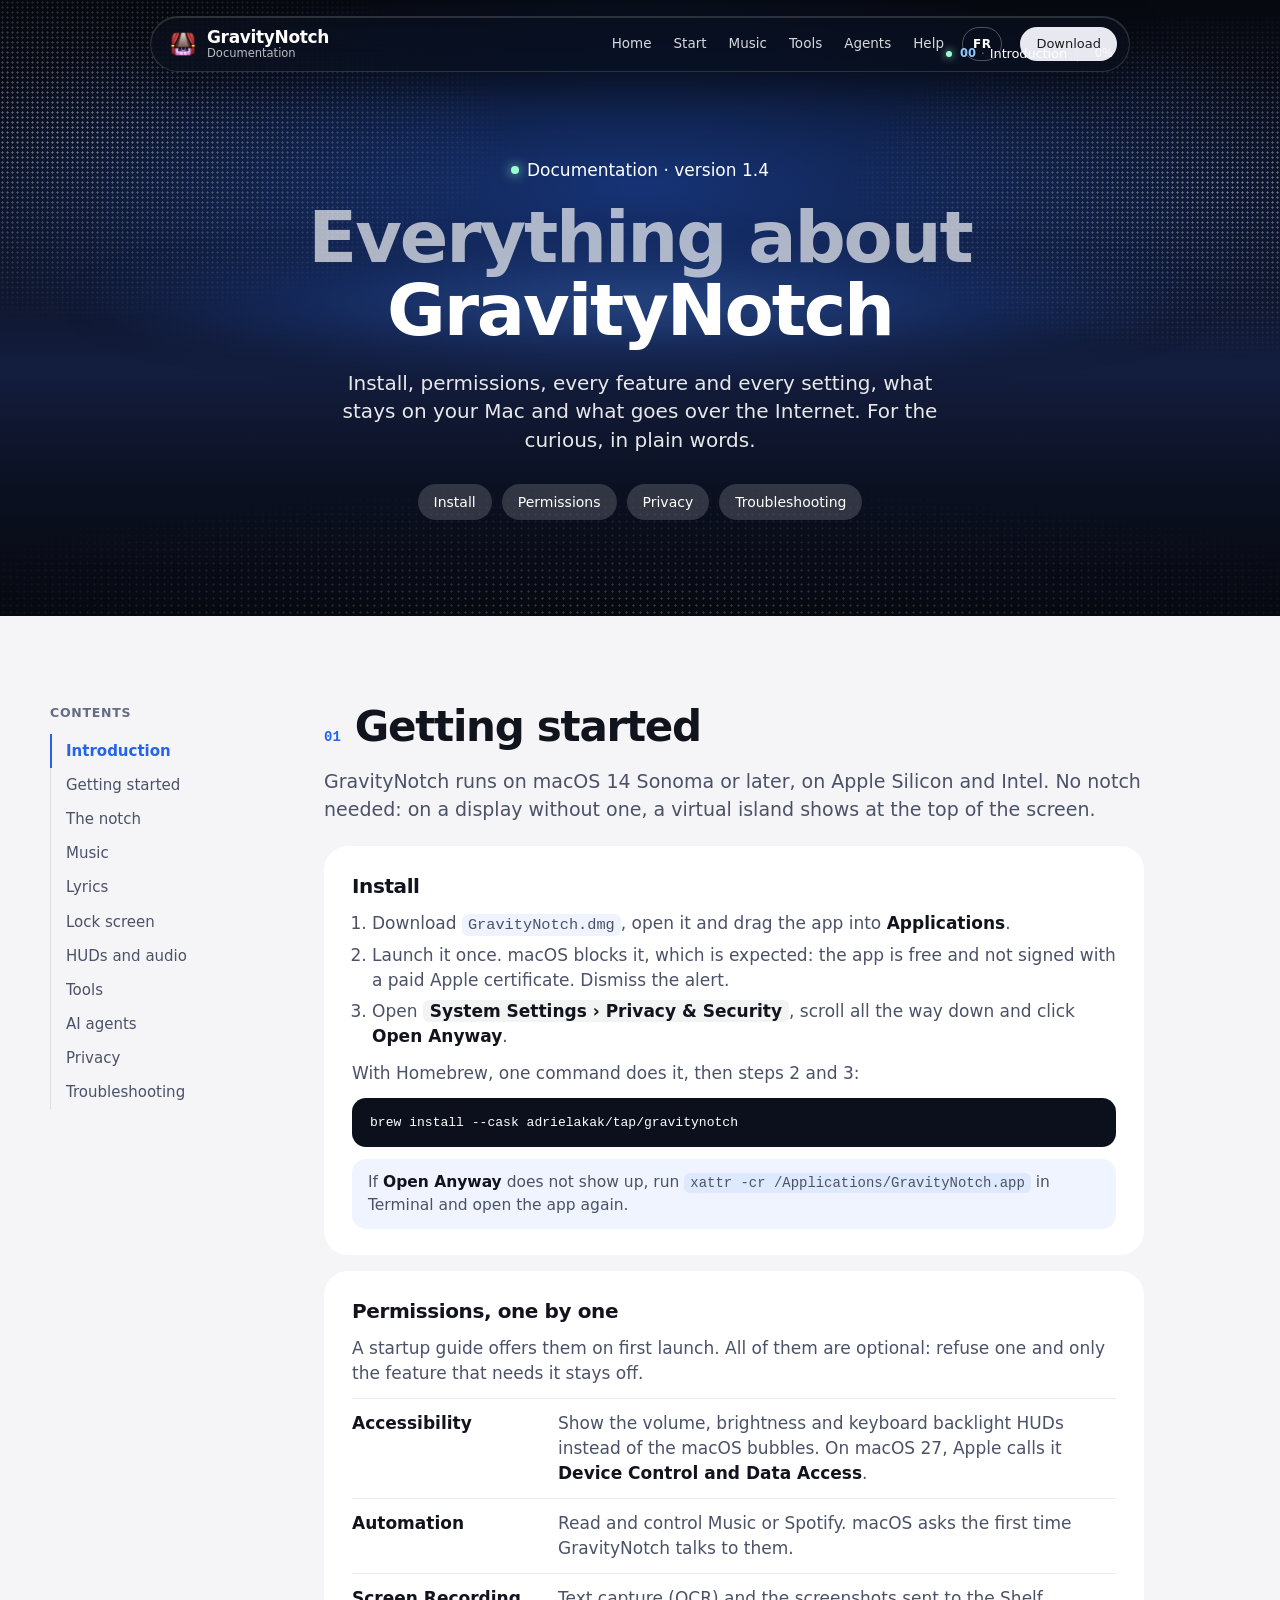
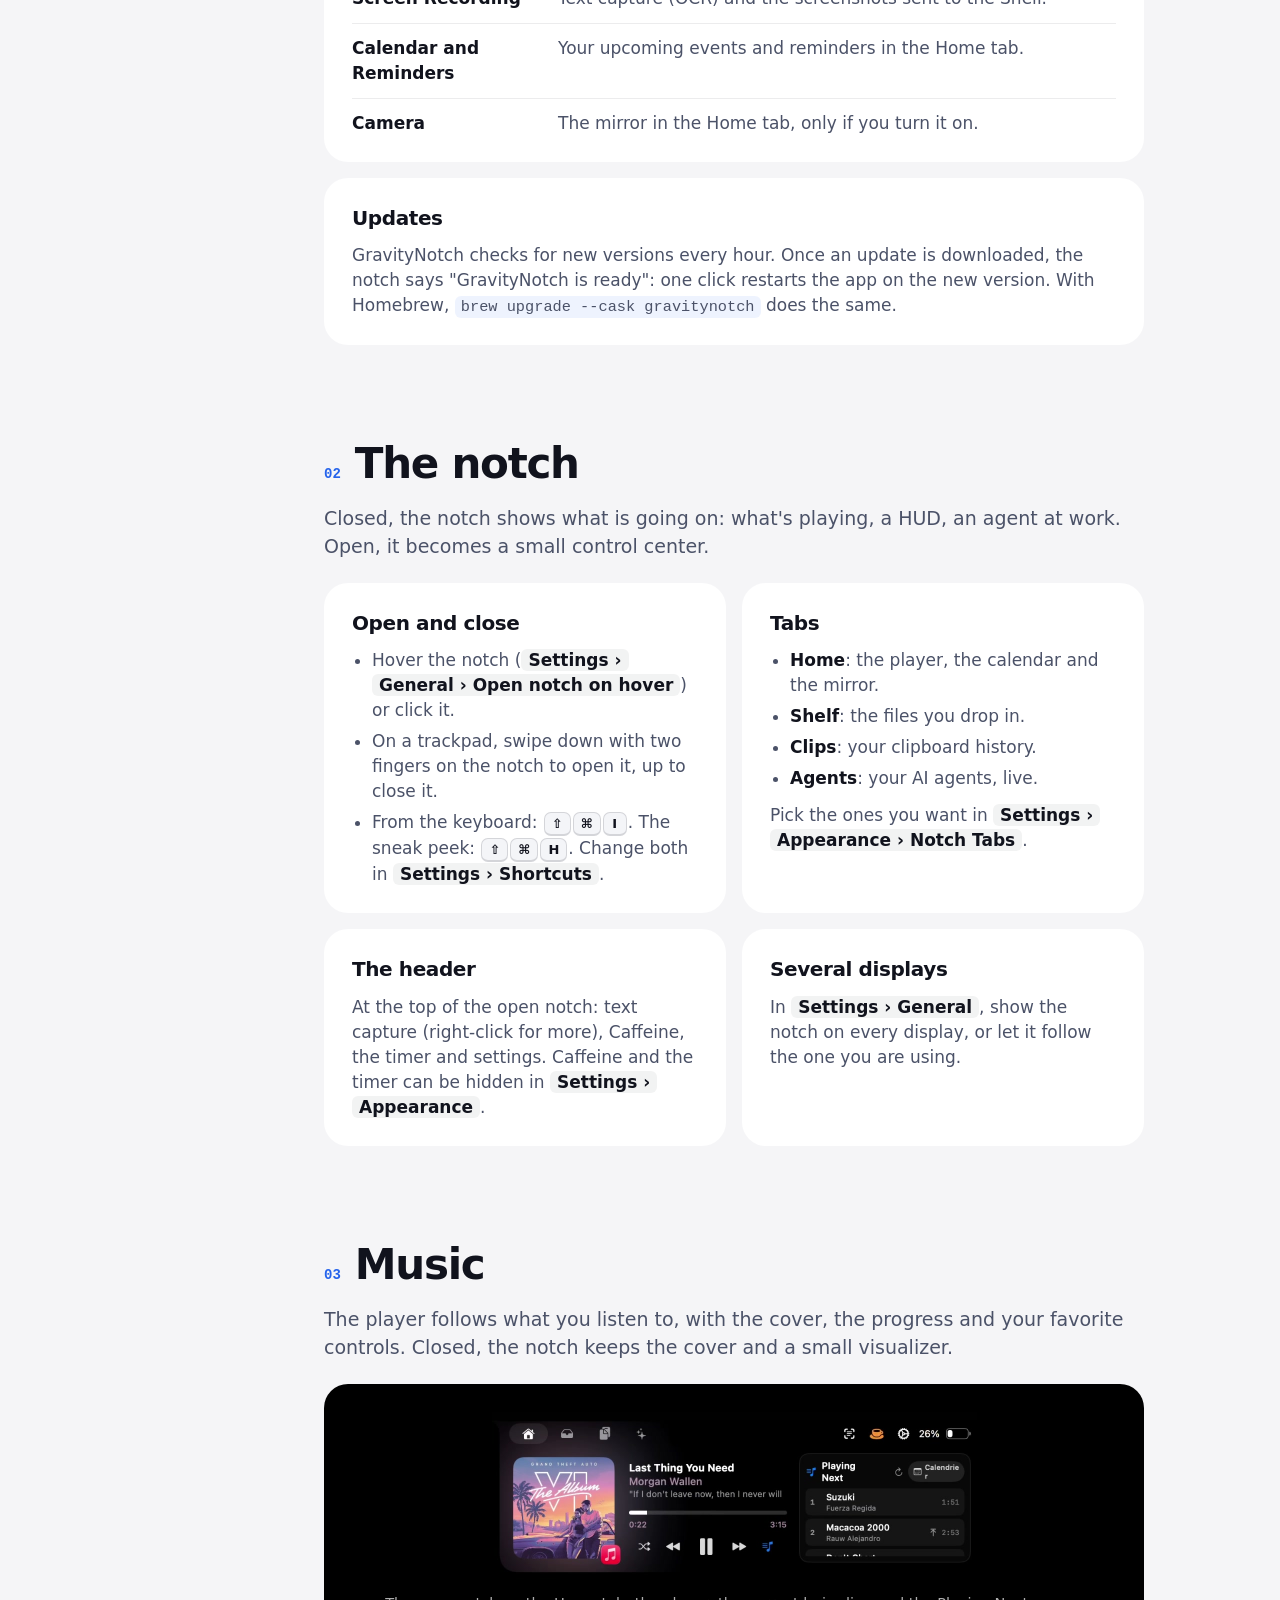
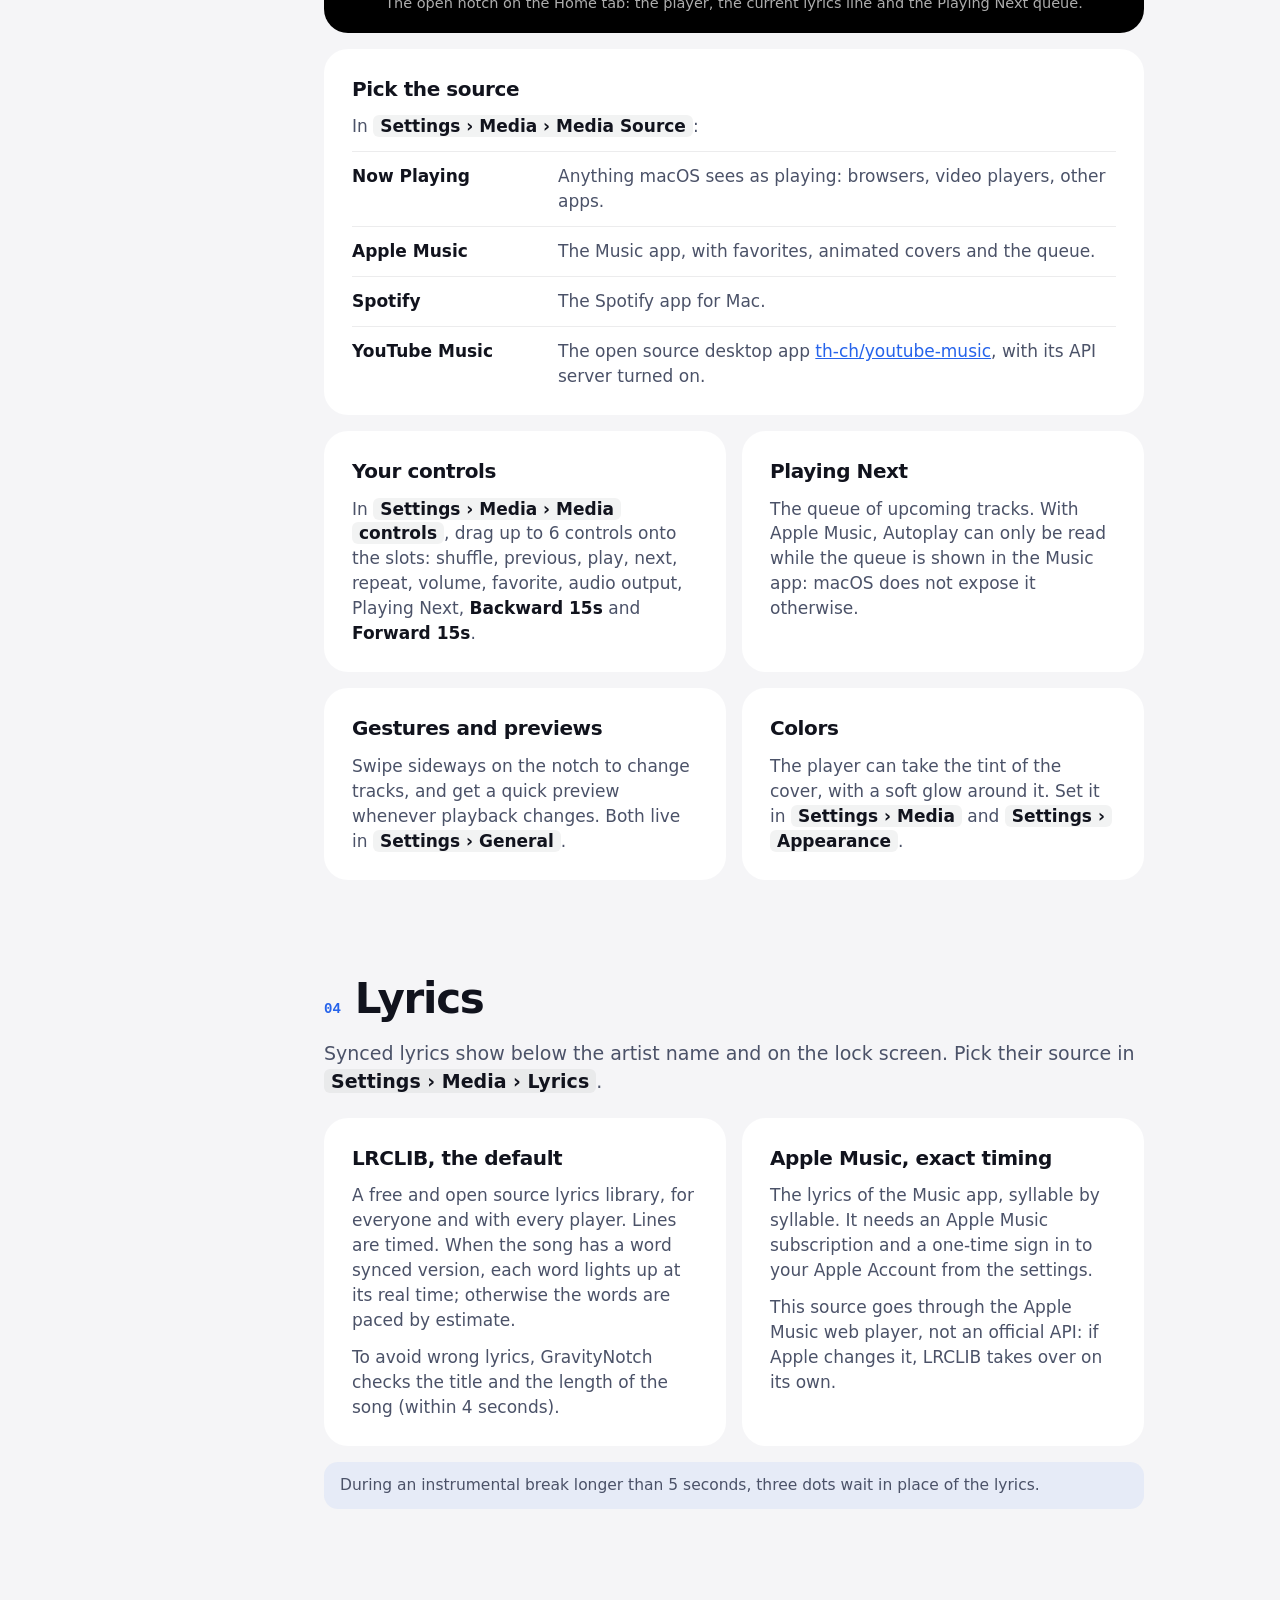
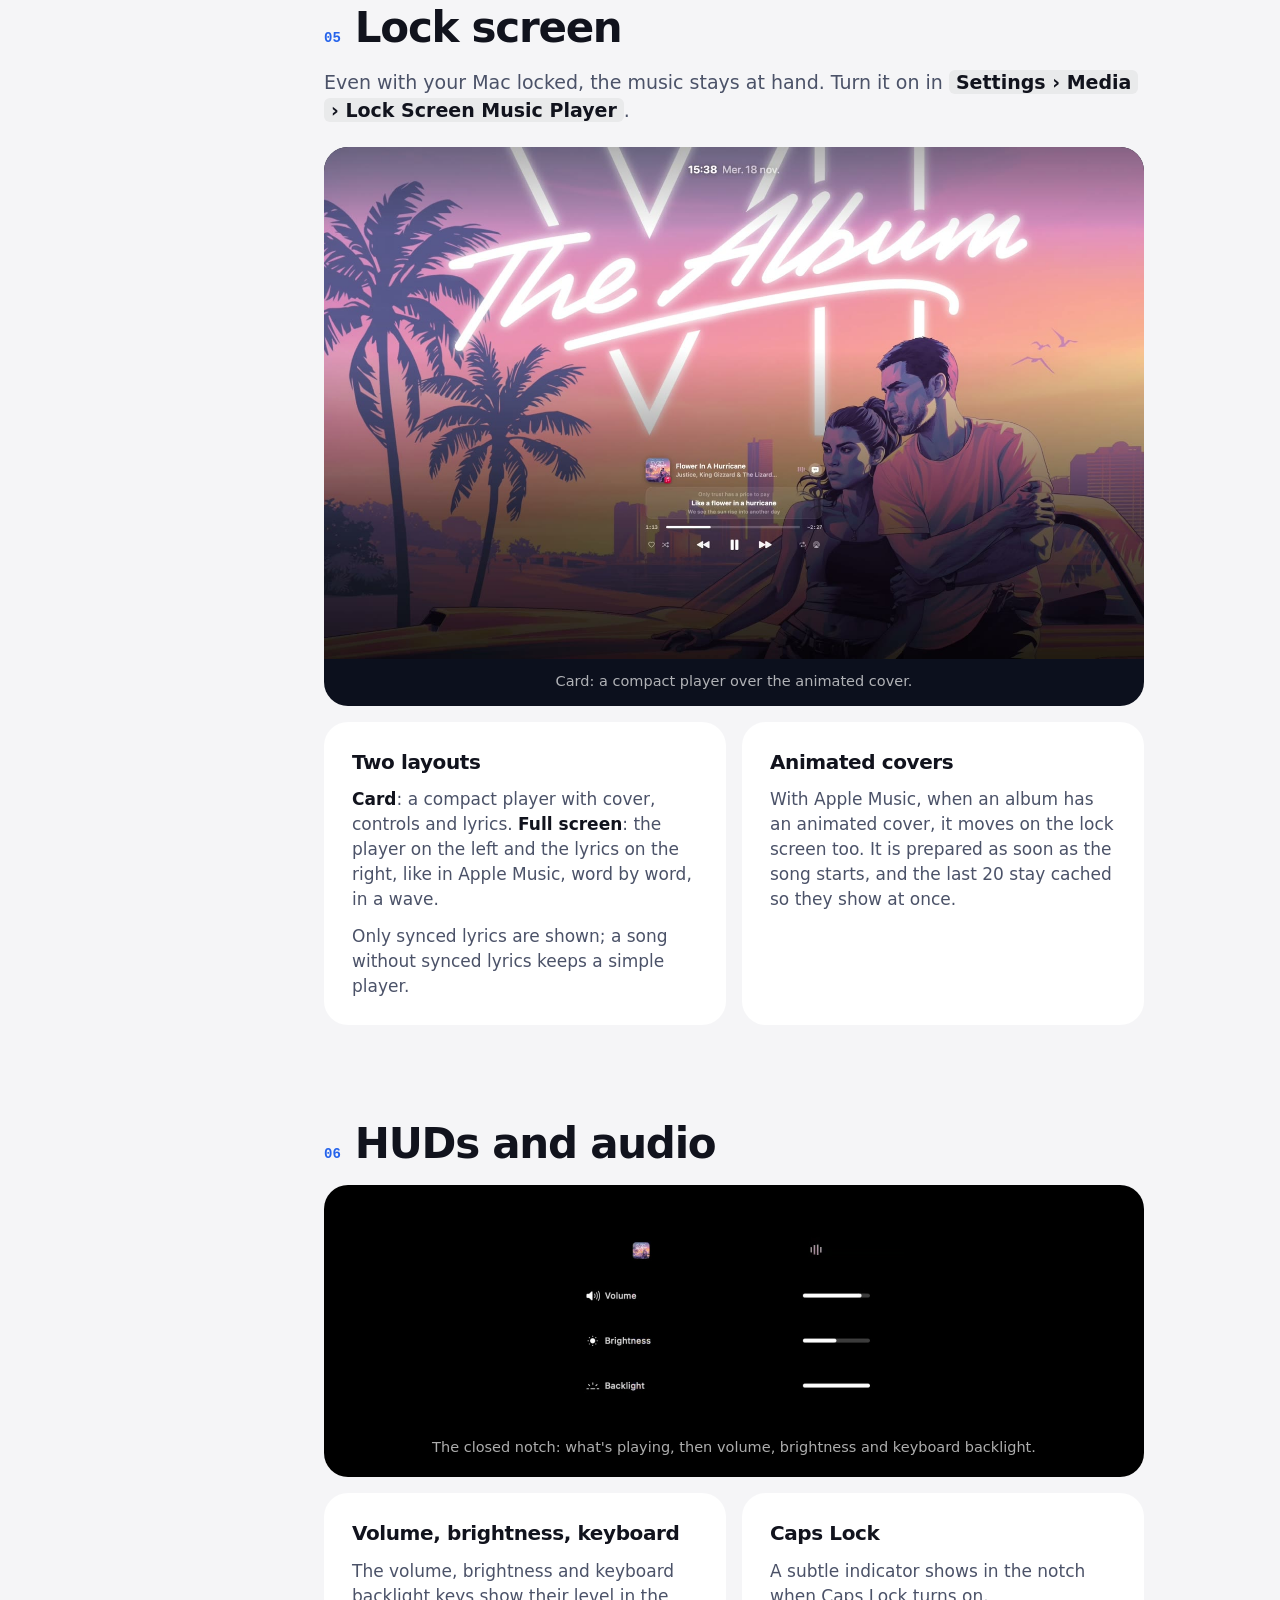
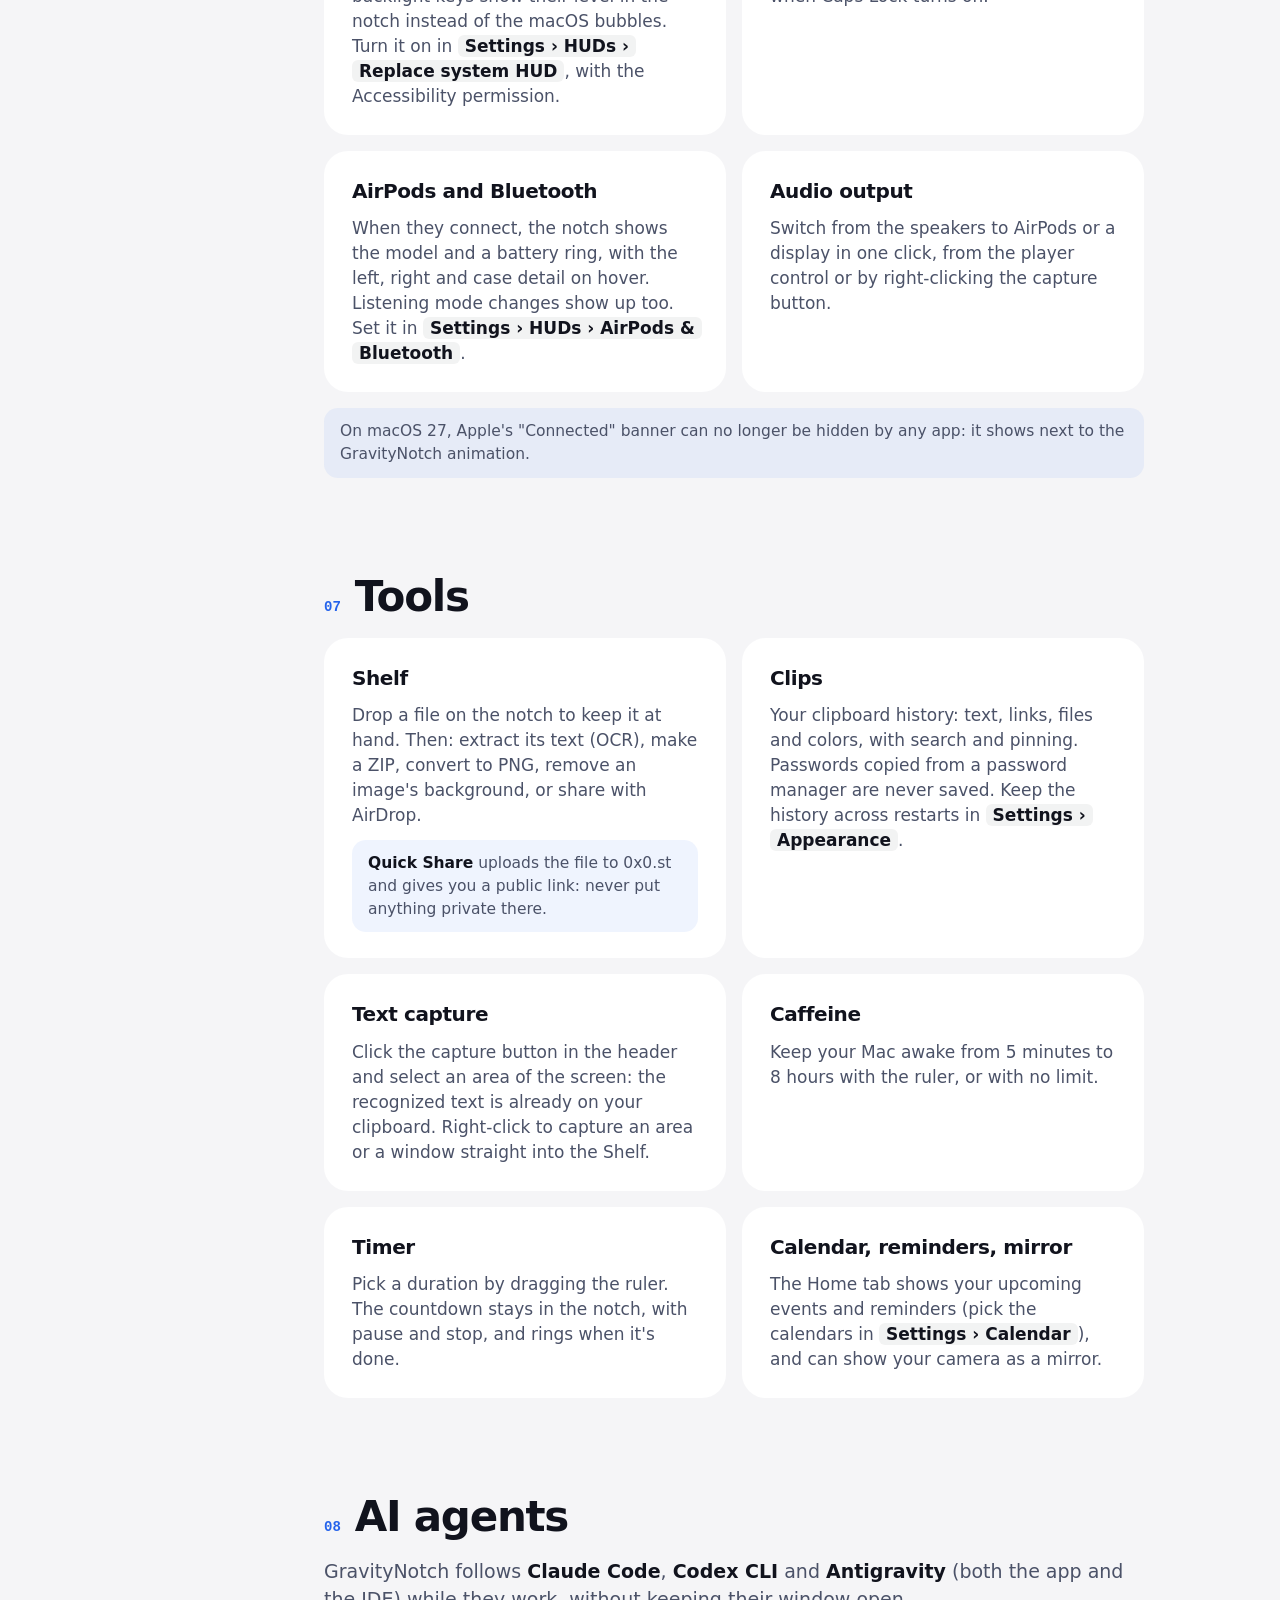
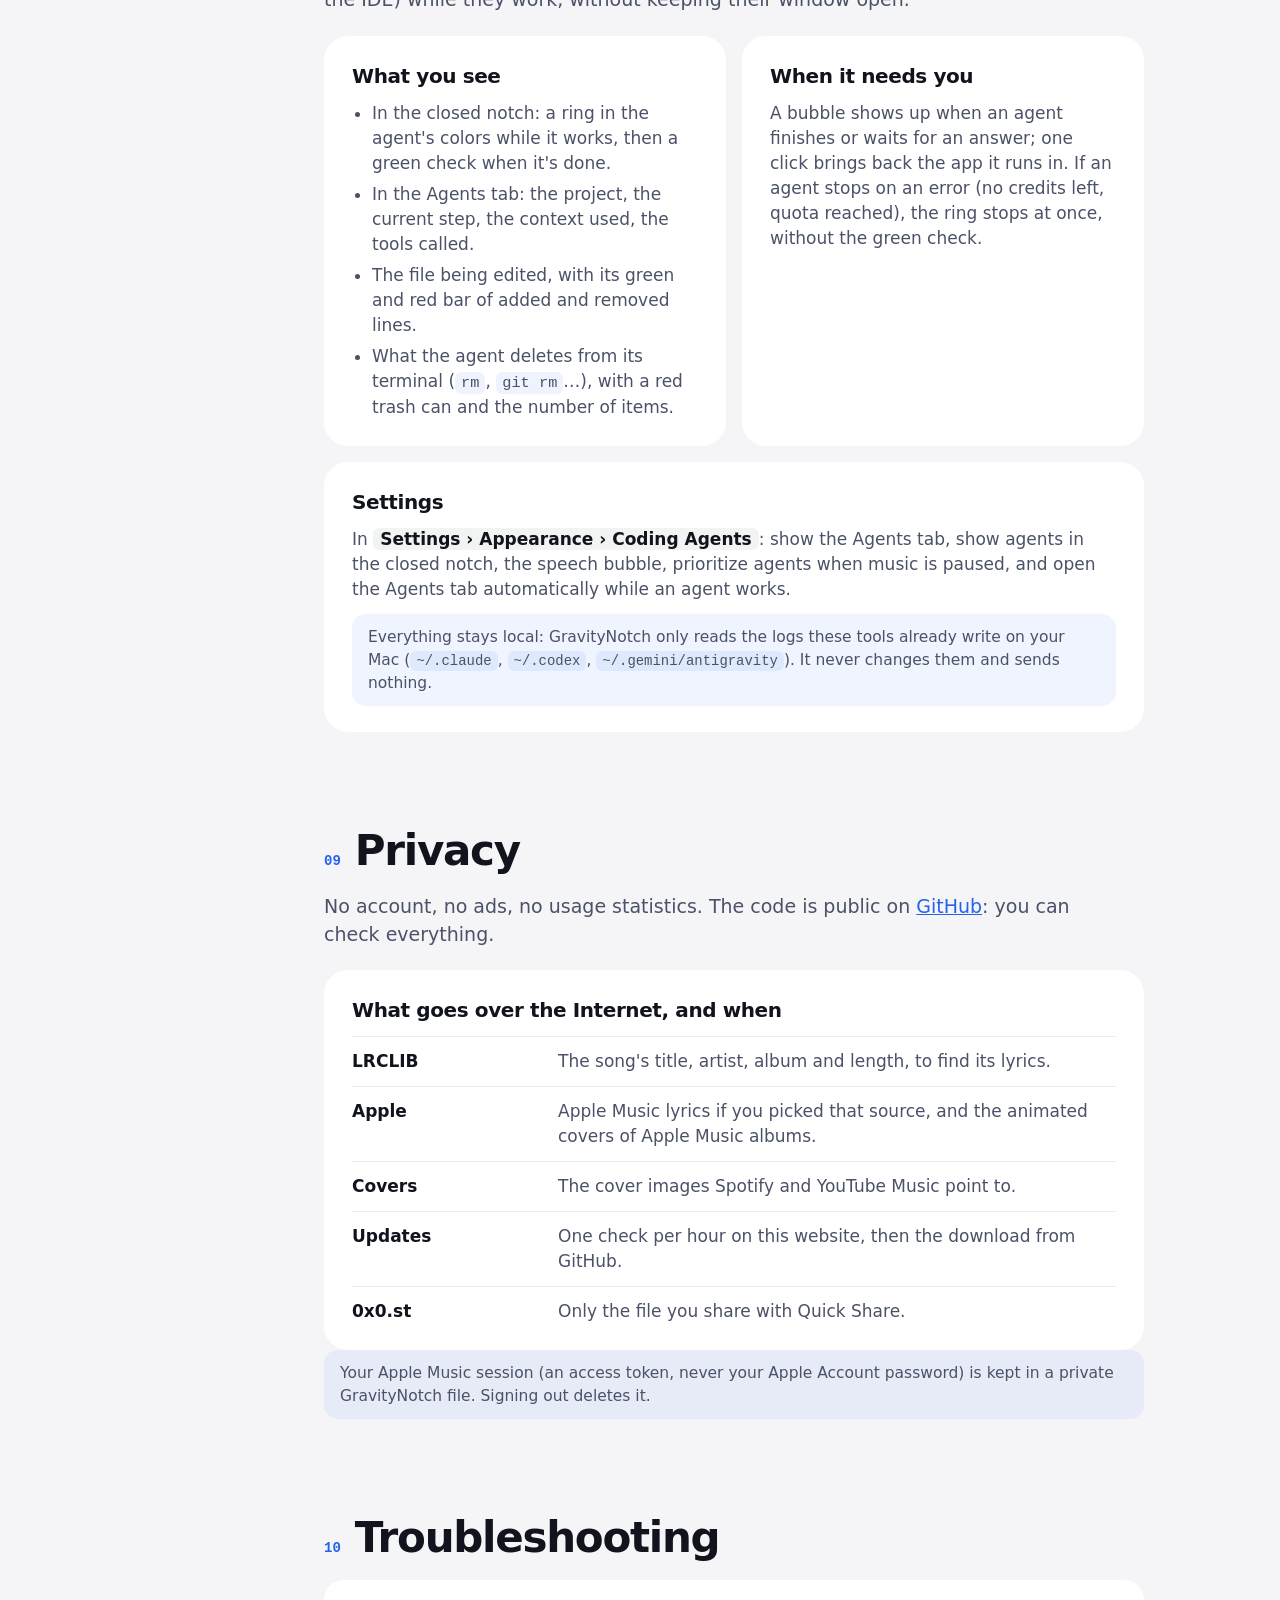
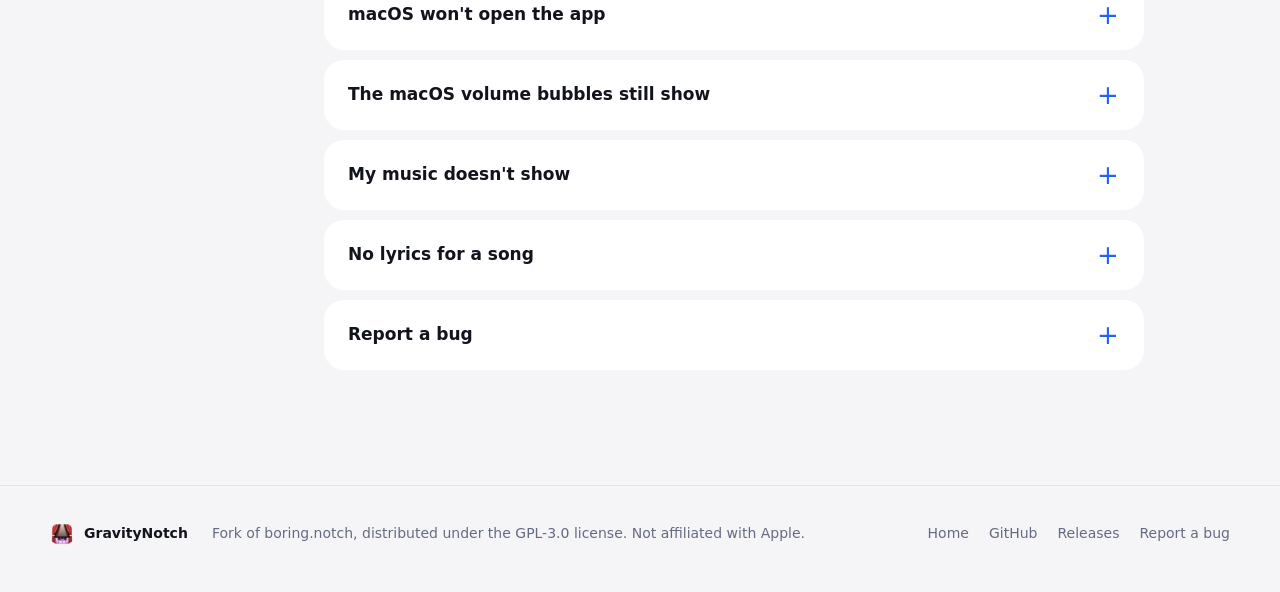
==== commit dbca720d: "docs(site): drop the Apple Music screenshot, mention deletion tracking The "full screen" lock screen" ====
--- a/docs/docs.html
+++ b/docs/docs.html
@@ -354,16 +354,10 @@
 
           <div data-lang="fr">
             <p class="doc-lede">Même Mac verrouillé, la musique reste à portée de main. Activez-le dans <span class="path">Réglages › Média › Lecteur de musique sur l'écran verrouillé</span>.</p>
-            <div class="doc-grid doc-shots">
-            <figure class="doc-shot doc-shot-photo">
-              <img src="assets/docs/lock-fullscreen.jpg" width="1600" height="1001" loading="lazy" decoding="async" alt="Écran verrouillé en plein écran : le lecteur à gauche, les paroles à droite">
-              <figcaption>Plein écran : les paroles s'allument mot par mot.</figcaption>
-            </figure>
-            <figure class="doc-shot doc-shot-photo">
+            <figure class="doc-shot doc-shot-photo doc-shot-single">
               <img src="assets/docs/lock-card.jpg" width="1600" height="1031" loading="lazy" decoding="async" alt="Écran verrouillé en carte, sur la pochette animée de l'album">
               <figcaption>Carte : un lecteur compact sur la pochette animée.</figcaption>
             </figure>
-          </div>
             <div class="doc-grid">
               <div class="doc-card">
                 <h3>Deux dispositions</h3>
@@ -379,16 +373,10 @@
 
           <div data-lang="en" lang="en">
             <p class="doc-lede">Even with your Mac locked, the music stays at hand. Turn it on in <span class="path">Settings › Media › Lock Screen Music Player</span>.</p>
-            <div class="doc-grid doc-shots">
-            <figure class="doc-shot doc-shot-photo">
-              <img src="assets/docs/lock-fullscreen.jpg" width="1600" height="1001" loading="lazy" decoding="async" alt="Full screen lock screen: the player on the left, the lyrics on the right">
-              <figcaption>Full screen: lyrics light up word by word.</figcaption>
-            </figure>
-            <figure class="doc-shot doc-shot-photo">
+            <figure class="doc-shot doc-shot-photo doc-shot-single">
               <img src="assets/docs/lock-card.jpg" width="1600" height="1031" loading="lazy" decoding="async" alt="Lock screen card over the album&#39;s animated cover">
               <figcaption>Card: a compact player over the animated cover.</figcaption>
             </figure>
-          </div>
             <div class="doc-grid">
               <div class="doc-card">
                 <h3>Two layouts</h3>
@@ -538,6 +526,7 @@
                   <li>Dans l'encoche fermée : un anneau aux couleurs de l'agent tant qu'il travaille, puis une coche verte quand il a fini.</li>
                   <li>Dans l'onglet Agents : le projet, l'étape en cours, le contexte utilisé, les outils appelés.</li>
                   <li>Le fichier en train d'être modifié, avec sa barre verte et rouge de lignes ajoutées et supprimées.</li>
+                  <li>Ce que l'agent supprime depuis son terminal (<code>rm</code>, <code>git rm</code>…), avec une corbeille rouge et le nombre d'éléments.</li>
                 </ul>
               </div>
               <div class="doc-card">
@@ -561,6 +550,7 @@
                   <li>In the closed notch: a ring in the agent's colors while it works, then a green check when it's done.</li>
                   <li>In the Agents tab: the project, the current step, the context used, the tools called.</li>
                   <li>The file being edited, with its green and red bar of added and removed lines.</li>
+                  <li>What the agent deletes from its terminal (<code>rm</code>, <code>git rm</code>…), with a red trash can and the number of items.</li>
                 </ul>
               </div>
               <div class="doc-card">
--- a/docs/styles.css
+++ b/docs/styles.css
@@ -869,6 +869,7 @@
 .doc-shot-photo { padding: 0; overflow: hidden; background: var(--shadow-ink); }
 .doc-shot-photo figcaption { margin: 0; padding: 12px 18px 14px; }
 .doc-shot-photo img { aspect-ratio: 16 / 10; object-fit: cover; }
+.doc-shot-single { margin-bottom: 16px; }
 .docs-content .faq { margin-top: 0; }
 .docs-content .faq summary { font-size: 17px; }
 
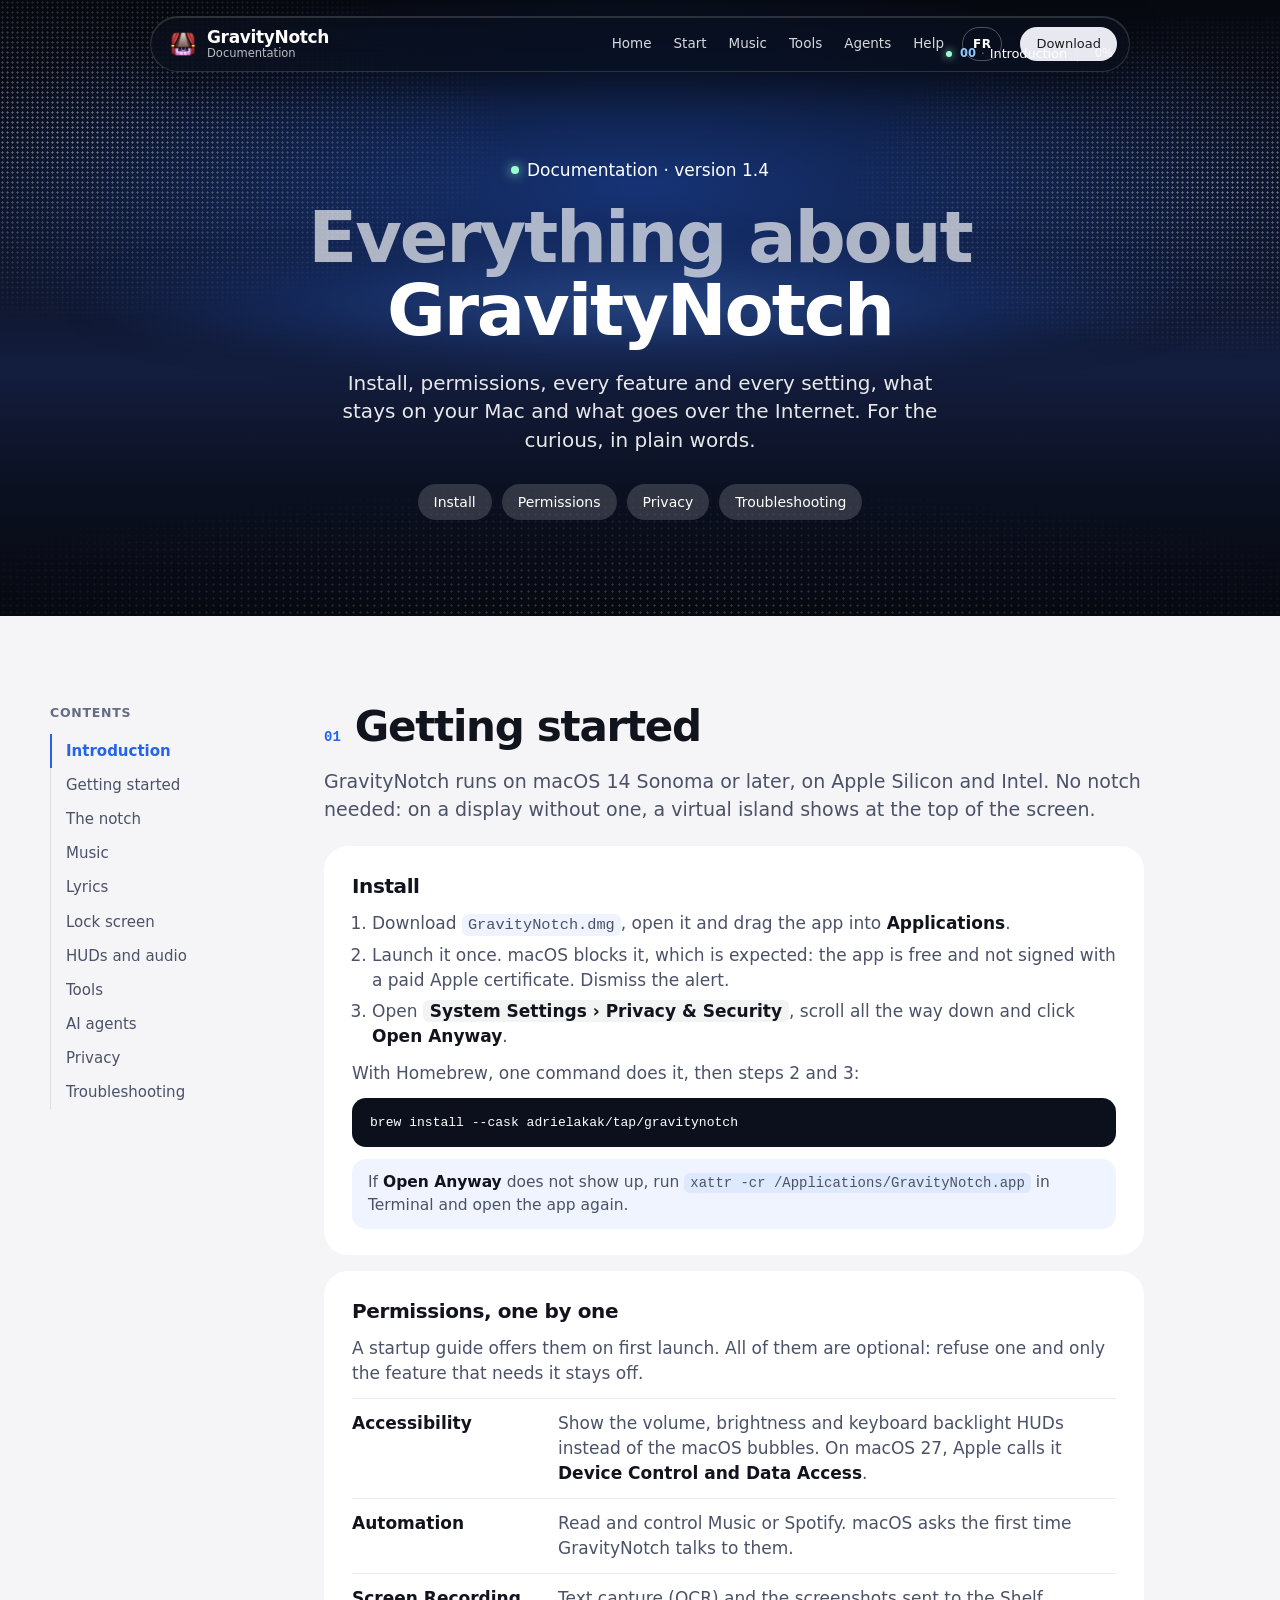
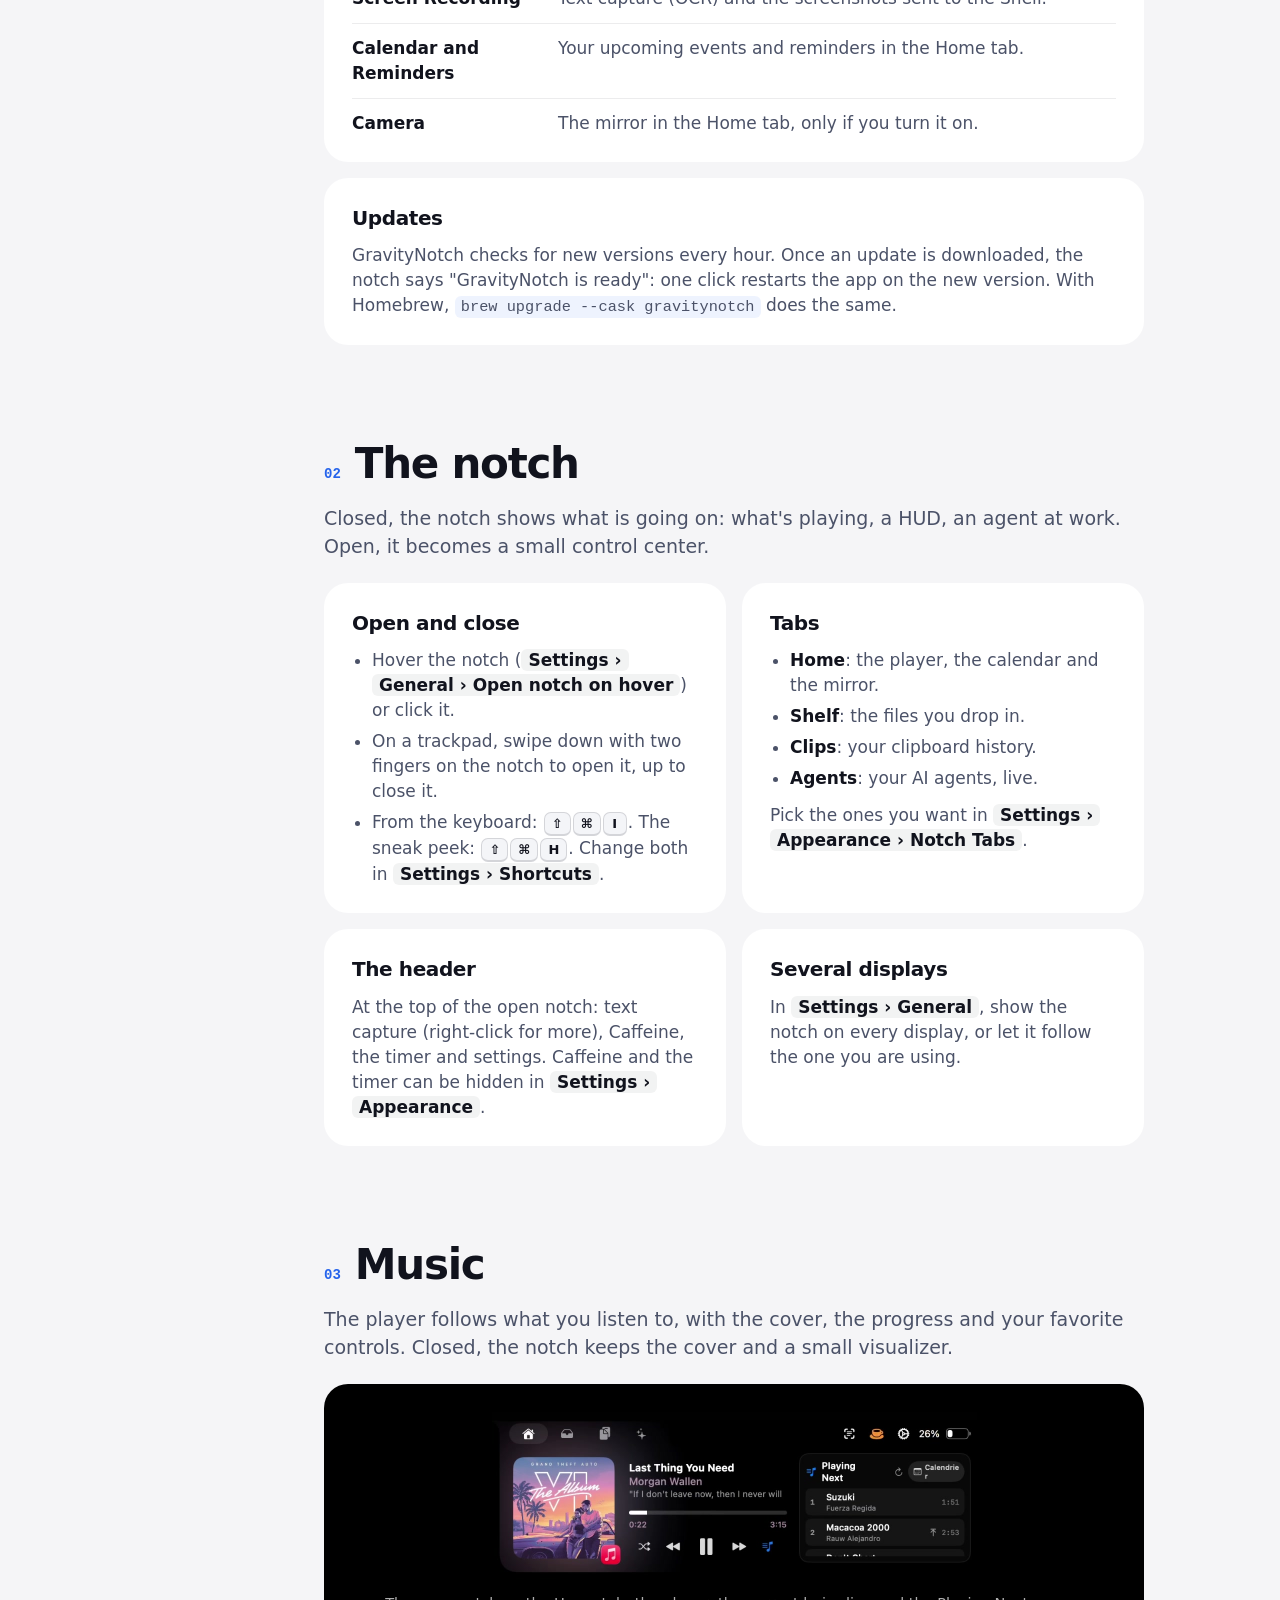
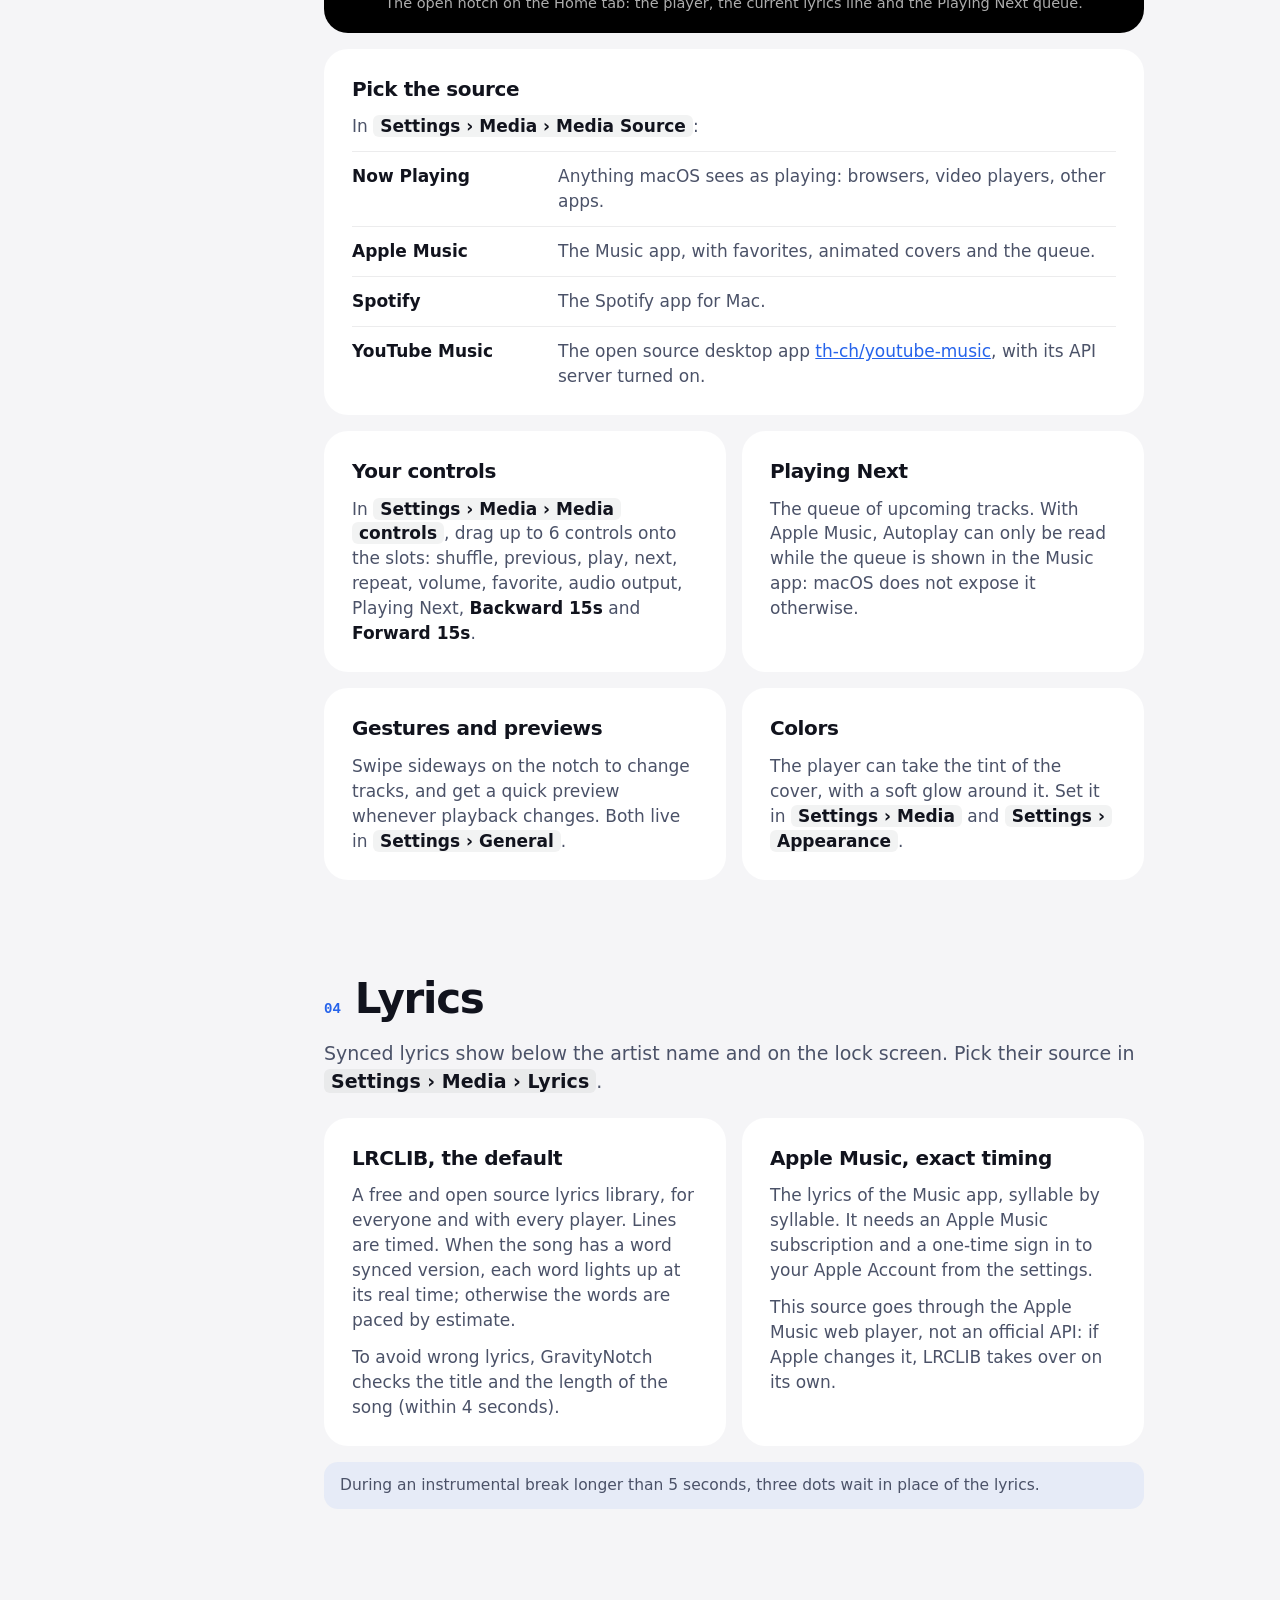
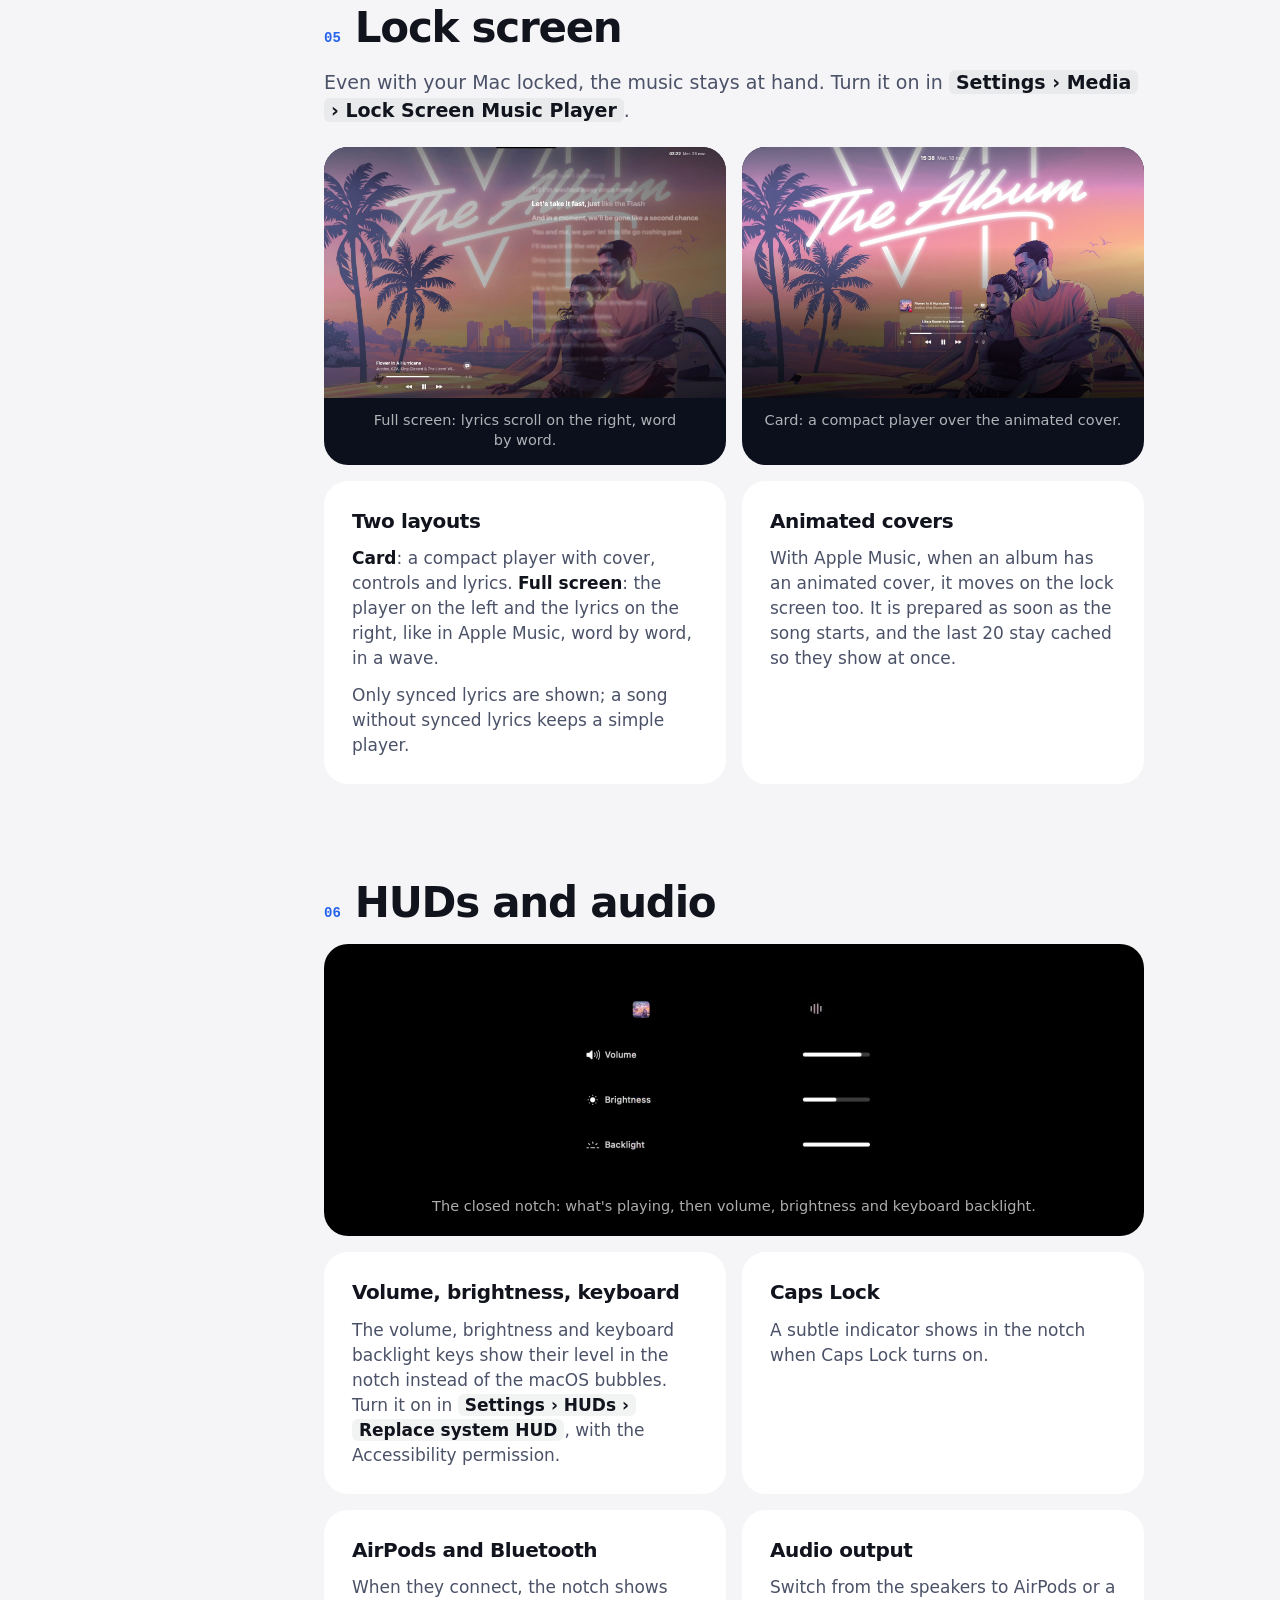
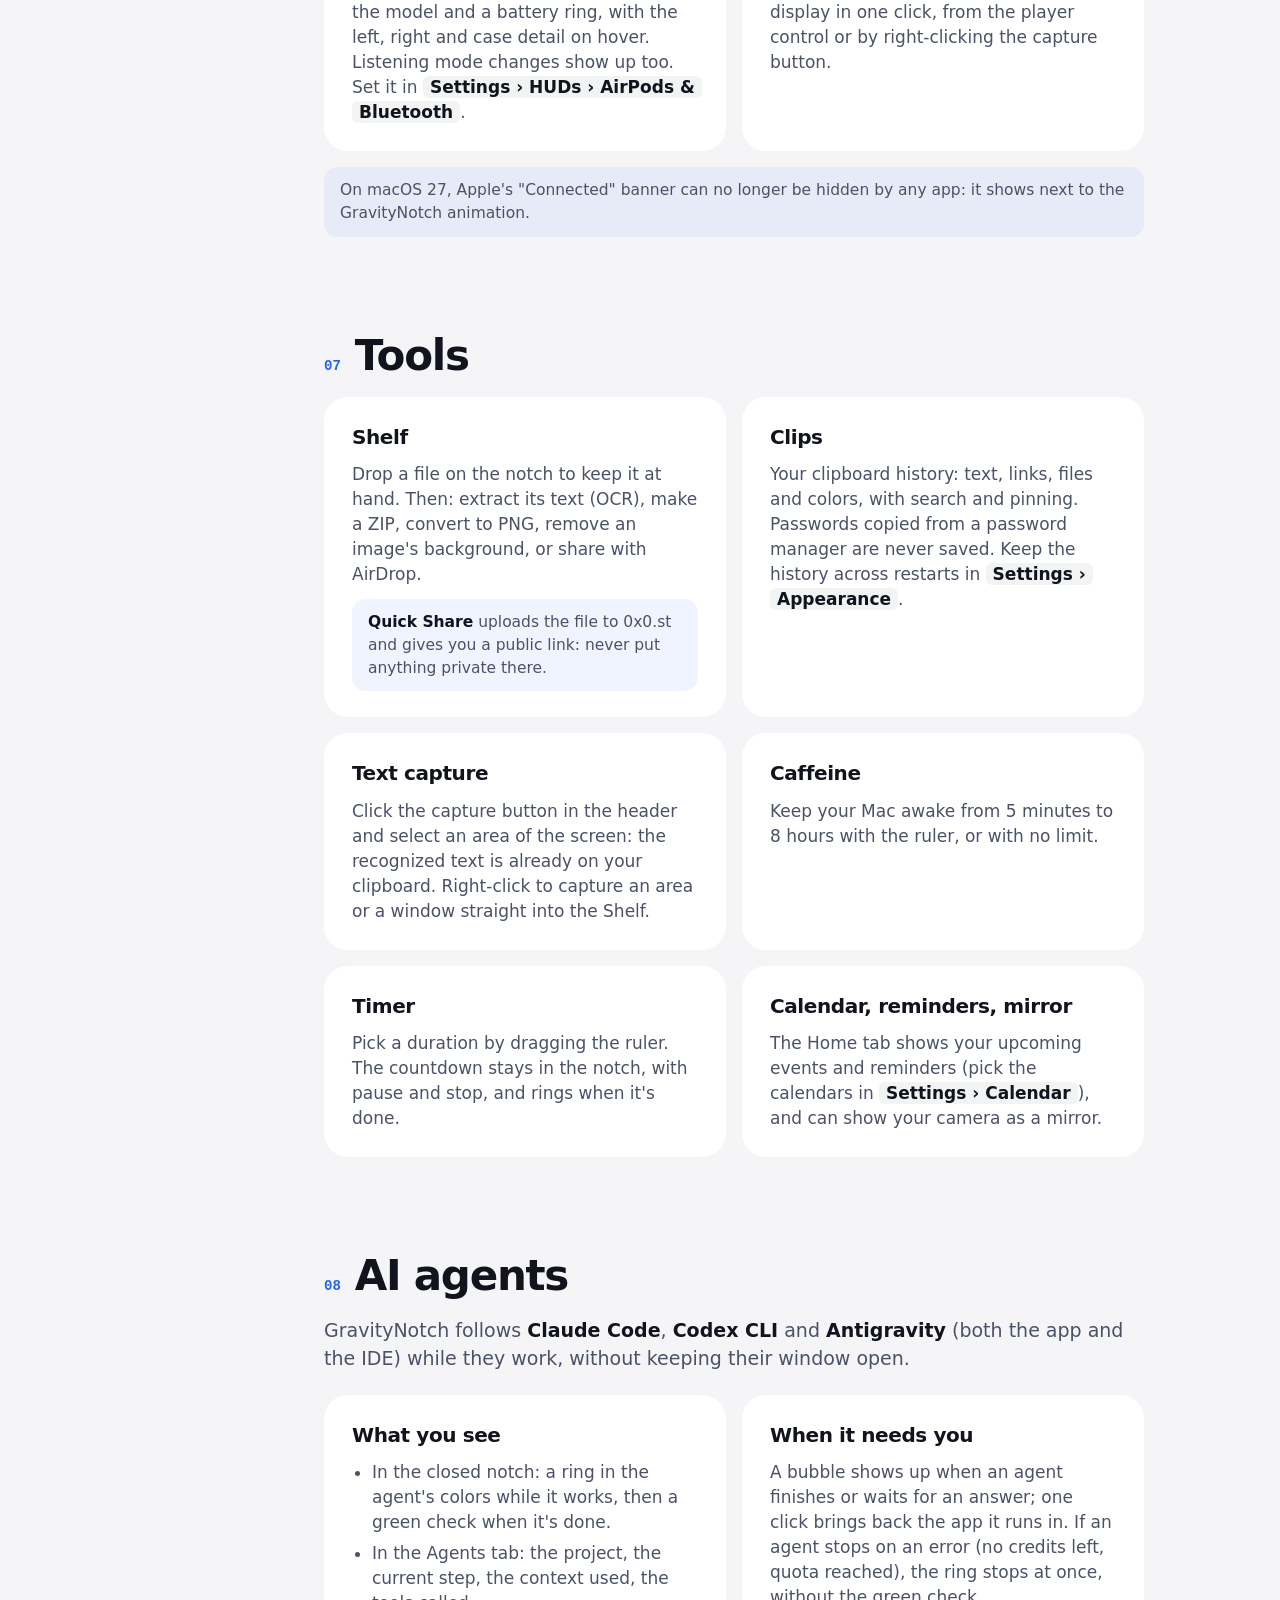
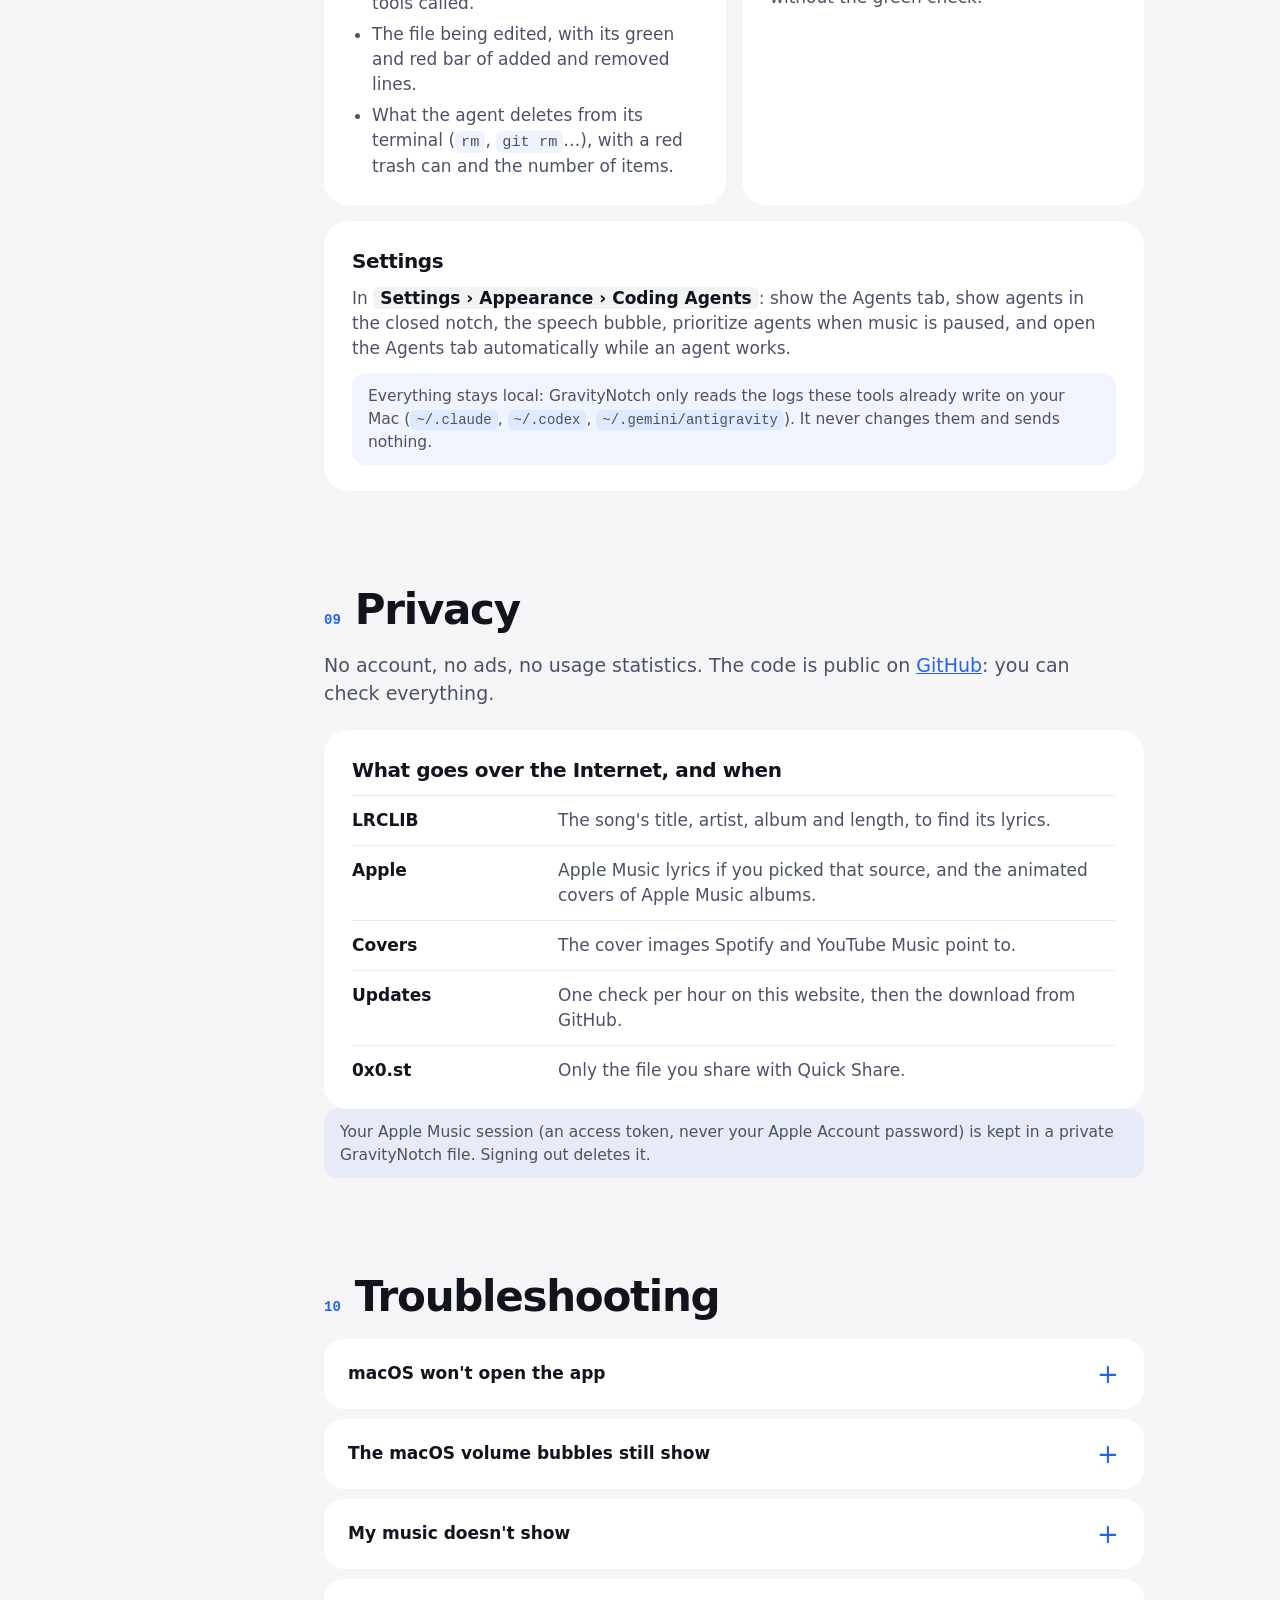
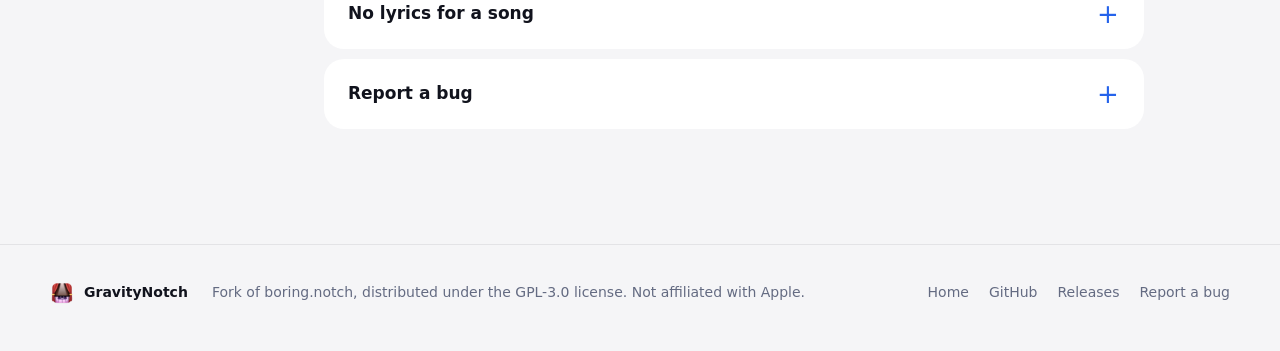
==== commit d008c74a: "docs(site): show the real GravityNotch full screen lock screen Uses the user's own screenshot of the" ====
--- a/docs/docs.html
+++ b/docs/docs.html
@@ -354,10 +354,16 @@
 
           <div data-lang="fr">
             <p class="doc-lede">Même Mac verrouillé, la musique reste à portée de main. Activez-le dans <span class="path">Réglages › Média › Lecteur de musique sur l'écran verrouillé</span>.</p>
-            <figure class="doc-shot doc-shot-photo doc-shot-single">
+            <div class="doc-grid doc-shots">
+            <figure class="doc-shot doc-shot-photo">
+              <img src="assets/docs/lock-fullscreen.jpg" width="1448" height="948" loading="lazy" decoding="async" alt="Écran verrouillé en plein écran : le lecteur à gauche, les paroles à droite, sur la pochette animée">
+              <figcaption>Plein écran : les paroles défilent à droite, mot par mot.</figcaption>
+            </figure>
+            <figure class="doc-shot doc-shot-photo">
               <img src="assets/docs/lock-card.jpg" width="1600" height="1031" loading="lazy" decoding="async" alt="Écran verrouillé en carte, sur la pochette animée de l'album">
               <figcaption>Carte : un lecteur compact sur la pochette animée.</figcaption>
             </figure>
+            </div>
             <div class="doc-grid">
               <div class="doc-card">
                 <h3>Deux dispositions</h3>
@@ -373,10 +379,16 @@
 
           <div data-lang="en" lang="en">
             <p class="doc-lede">Even with your Mac locked, the music stays at hand. Turn it on in <span class="path">Settings › Media › Lock Screen Music Player</span>.</p>
-            <figure class="doc-shot doc-shot-photo doc-shot-single">
+            <div class="doc-grid doc-shots">
+            <figure class="doc-shot doc-shot-photo">
+              <img src="assets/docs/lock-fullscreen.jpg" width="1448" height="948" loading="lazy" decoding="async" alt="Full screen lock screen: the player on the left, the lyrics on the right, over the animated cover">
+              <figcaption>Full screen: lyrics scroll on the right, word by word.</figcaption>
+            </figure>
+            <figure class="doc-shot doc-shot-photo">
               <img src="assets/docs/lock-card.jpg" width="1600" height="1031" loading="lazy" decoding="async" alt="Lock screen card over the album&#39;s animated cover">
               <figcaption>Card: a compact player over the animated cover.</figcaption>
             </figure>
+            </div>
             <div class="doc-grid">
               <div class="doc-card">
                 <h3>Two layouts</h3>
--- a/docs/styles.css
+++ b/docs/styles.css
@@ -869,7 +869,6 @@
 .doc-shot-photo { padding: 0; overflow: hidden; background: var(--shadow-ink); }
 .doc-shot-photo figcaption { margin: 0; padding: 12px 18px 14px; }
 .doc-shot-photo img { aspect-ratio: 16 / 10; object-fit: cover; }
-.doc-shot-single { margin-bottom: 16px; }
 .docs-content .faq { margin-top: 0; }
 .docs-content .faq summary { font-size: 17px; }
 
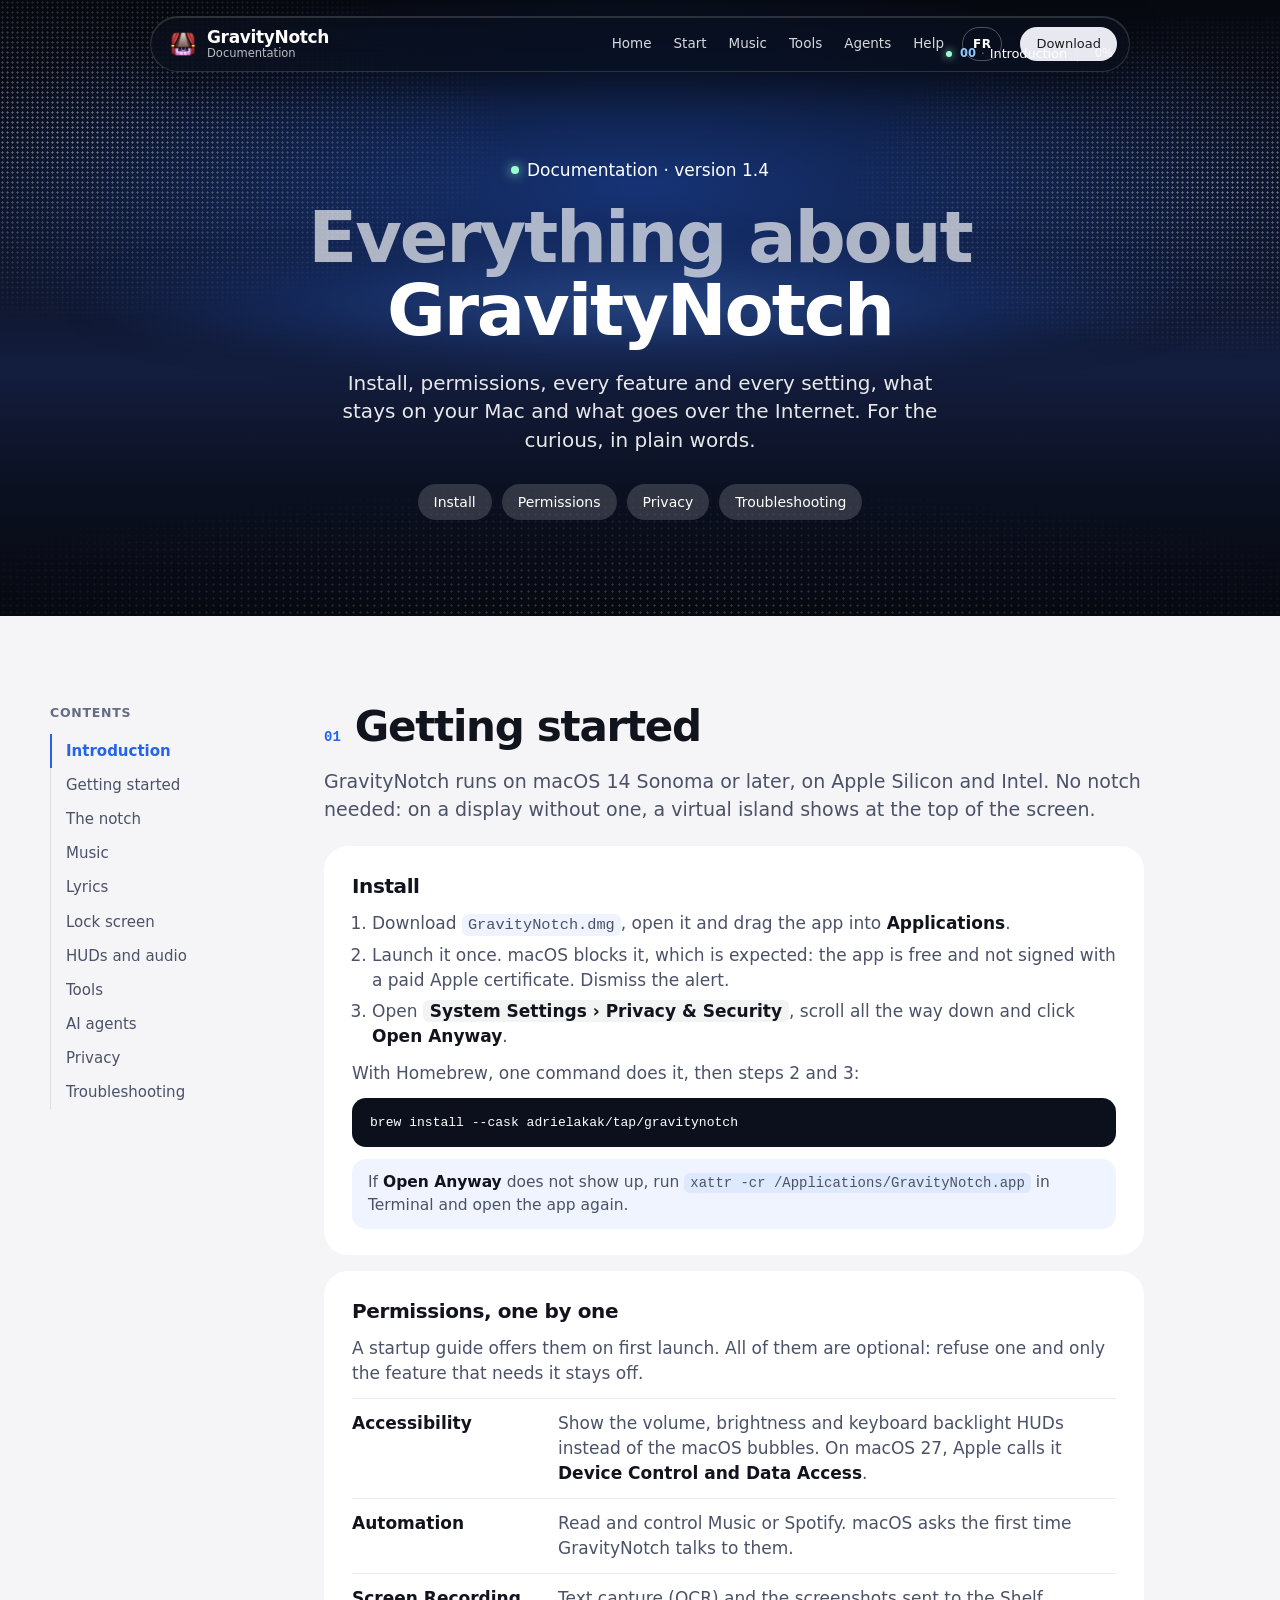
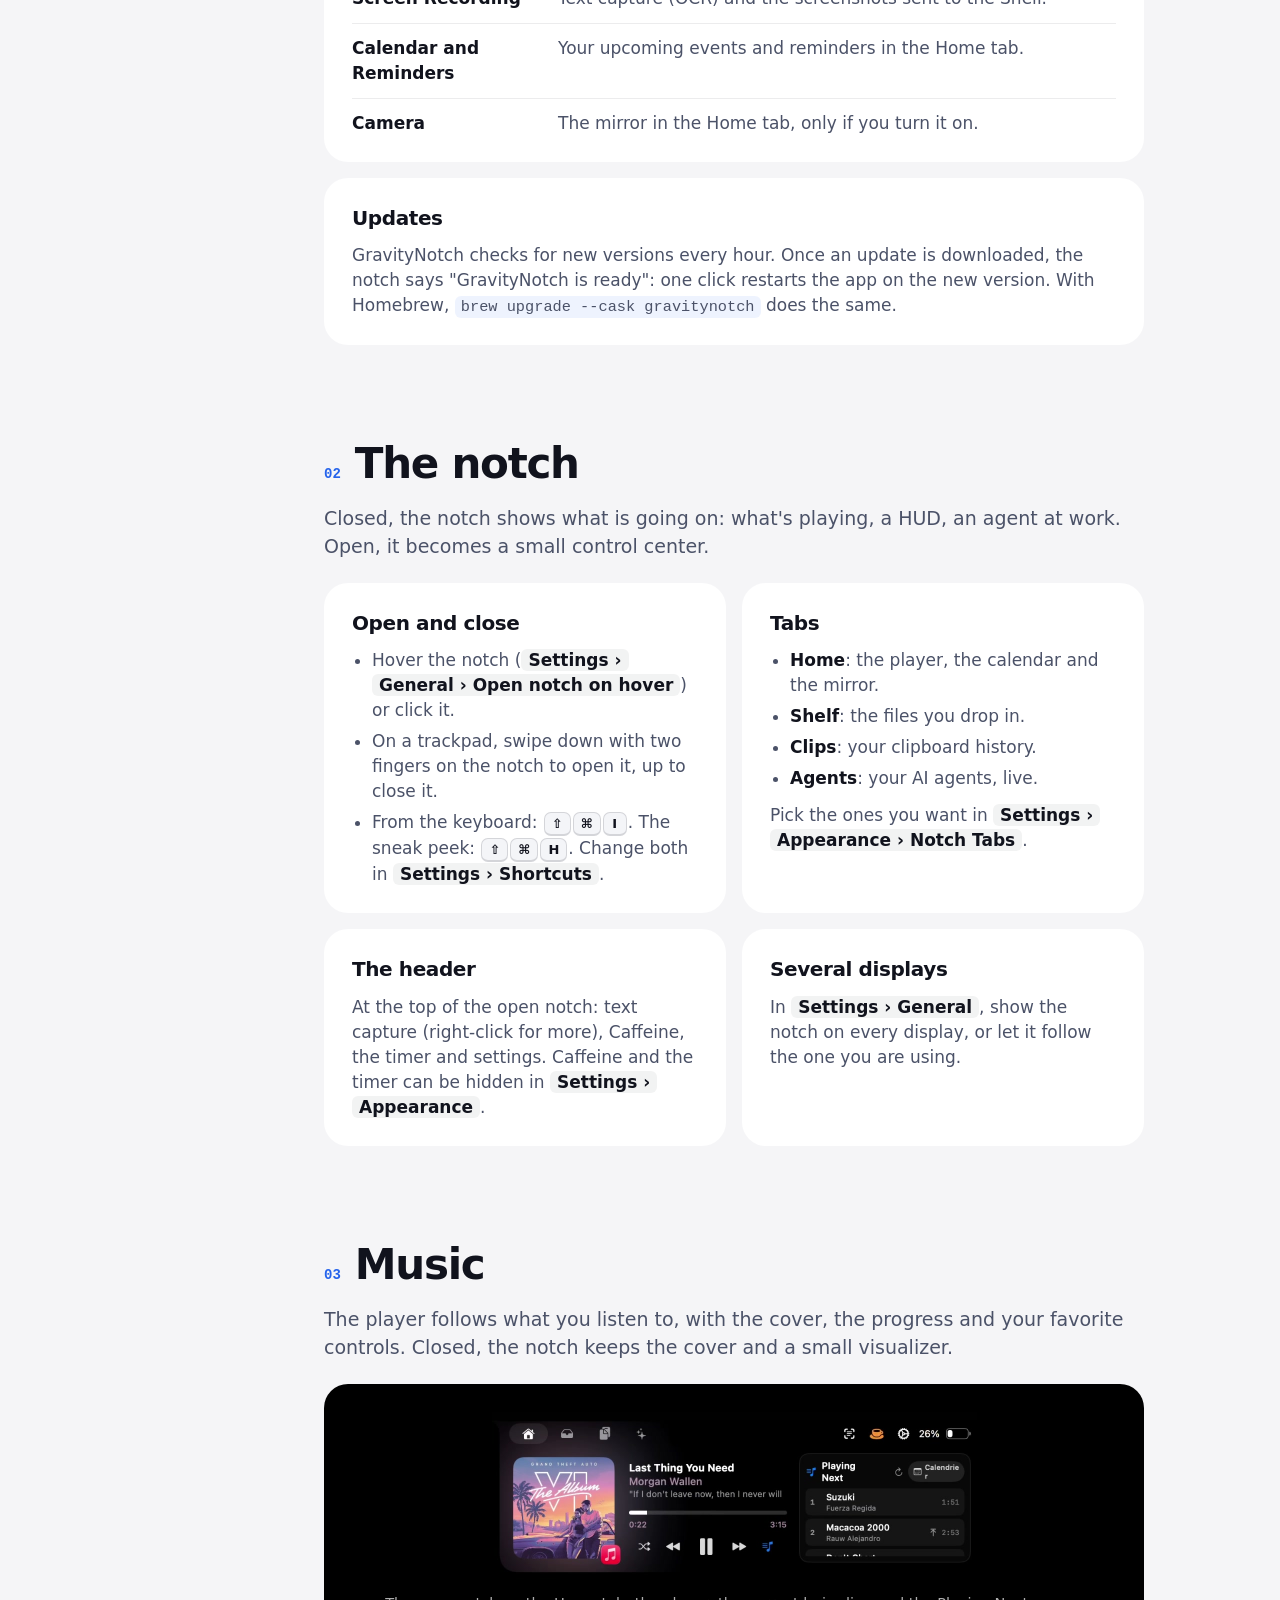
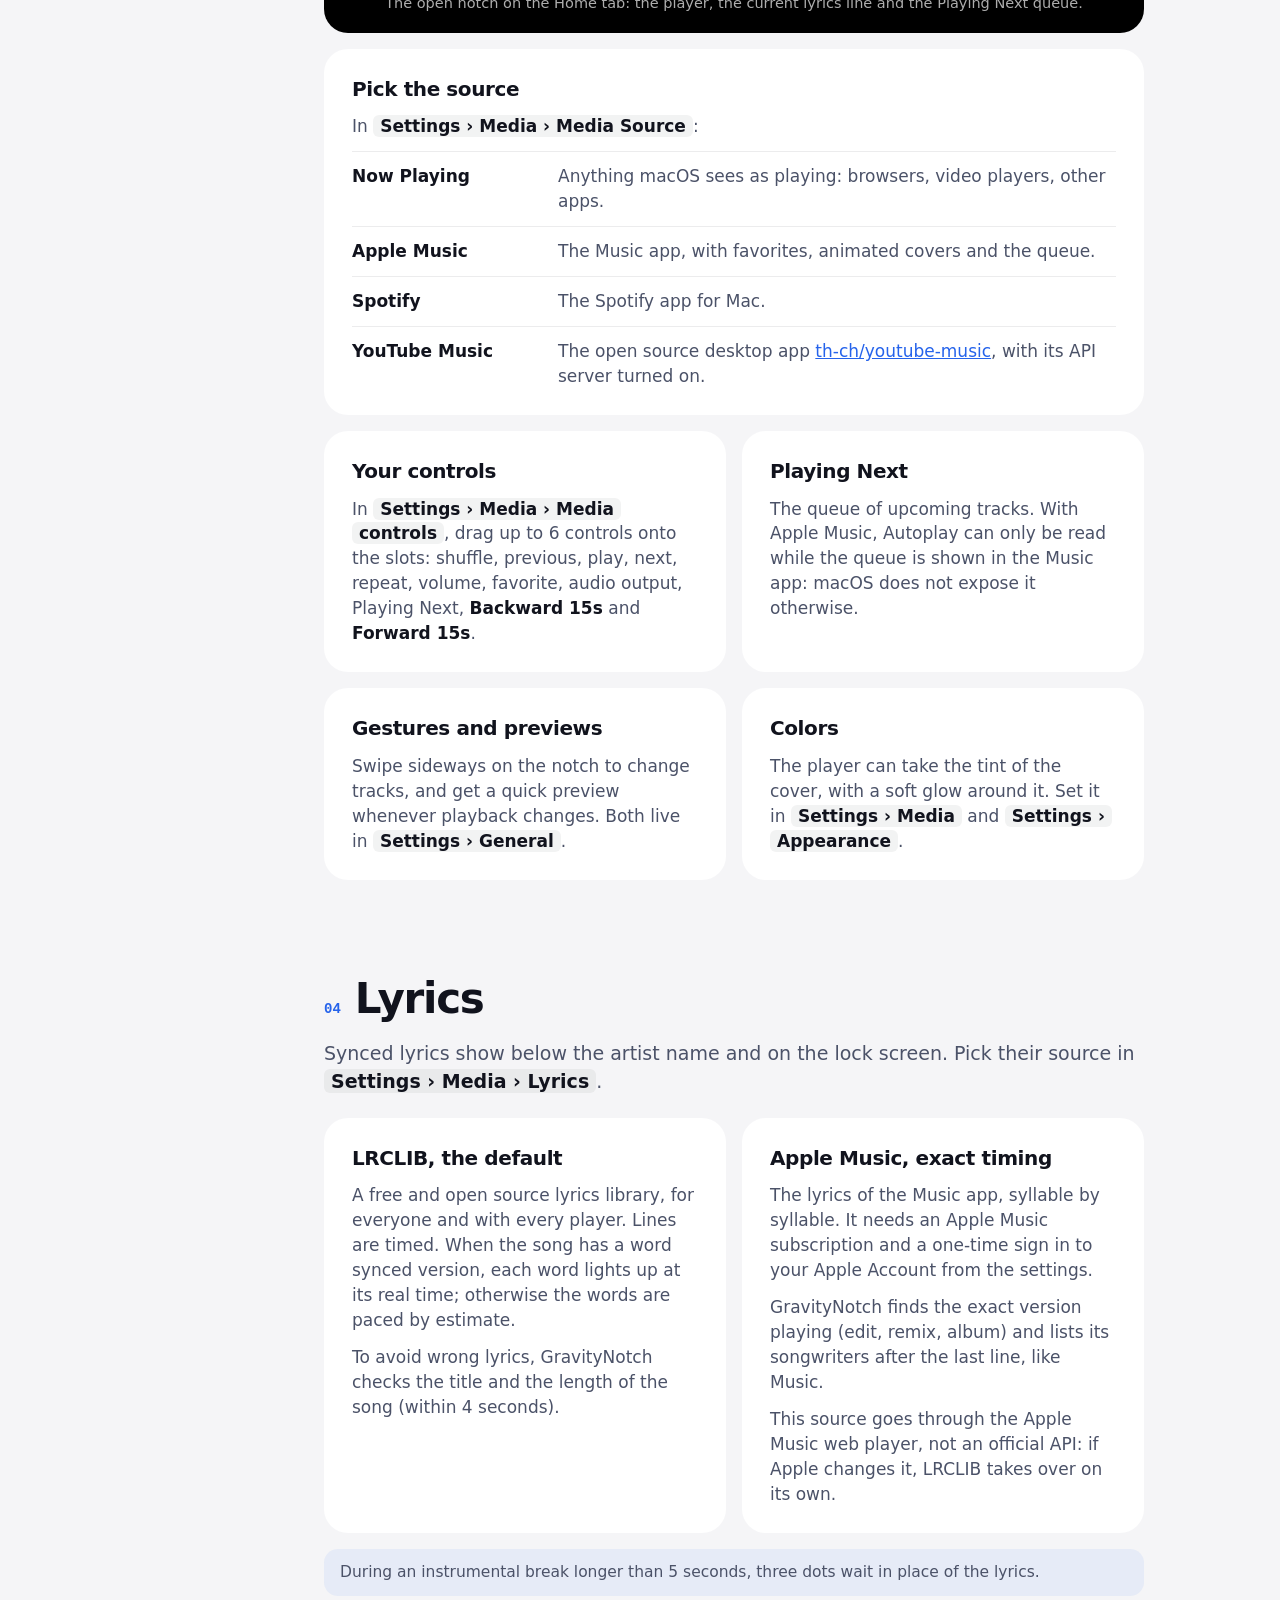
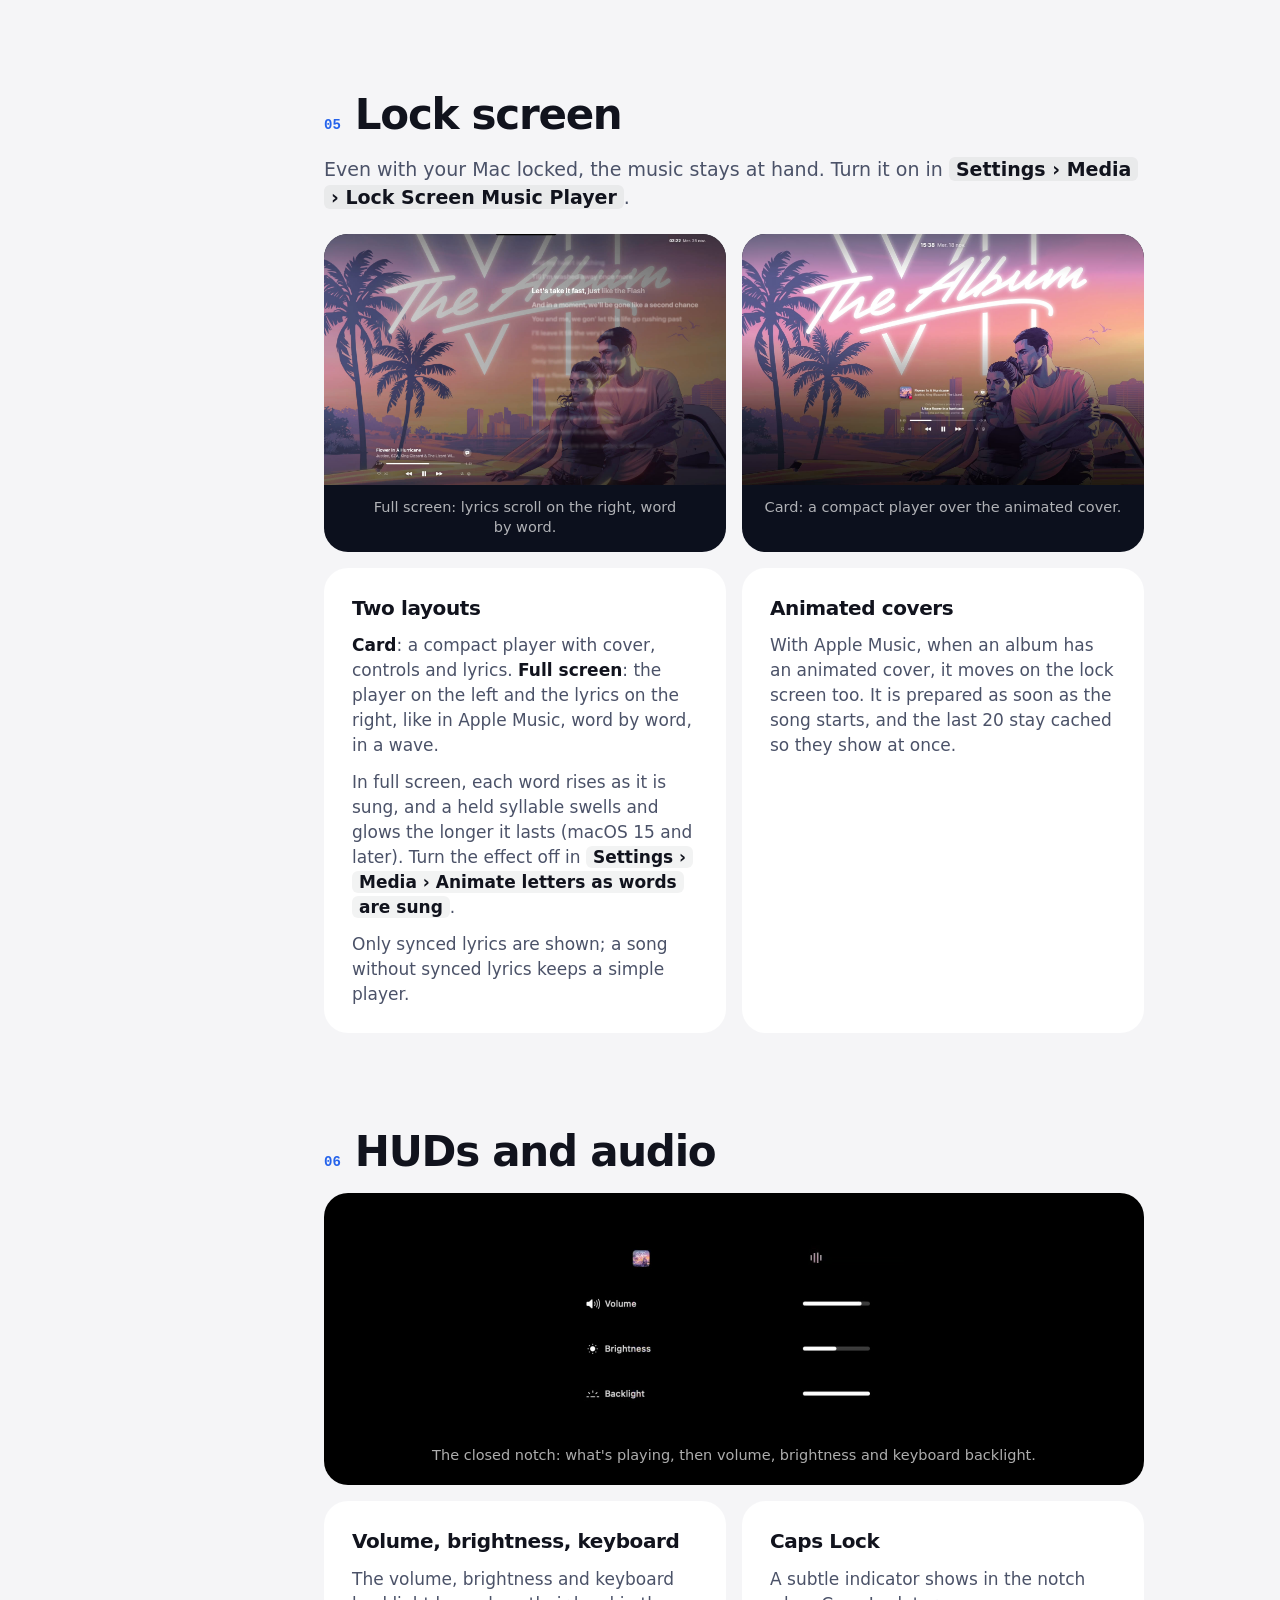
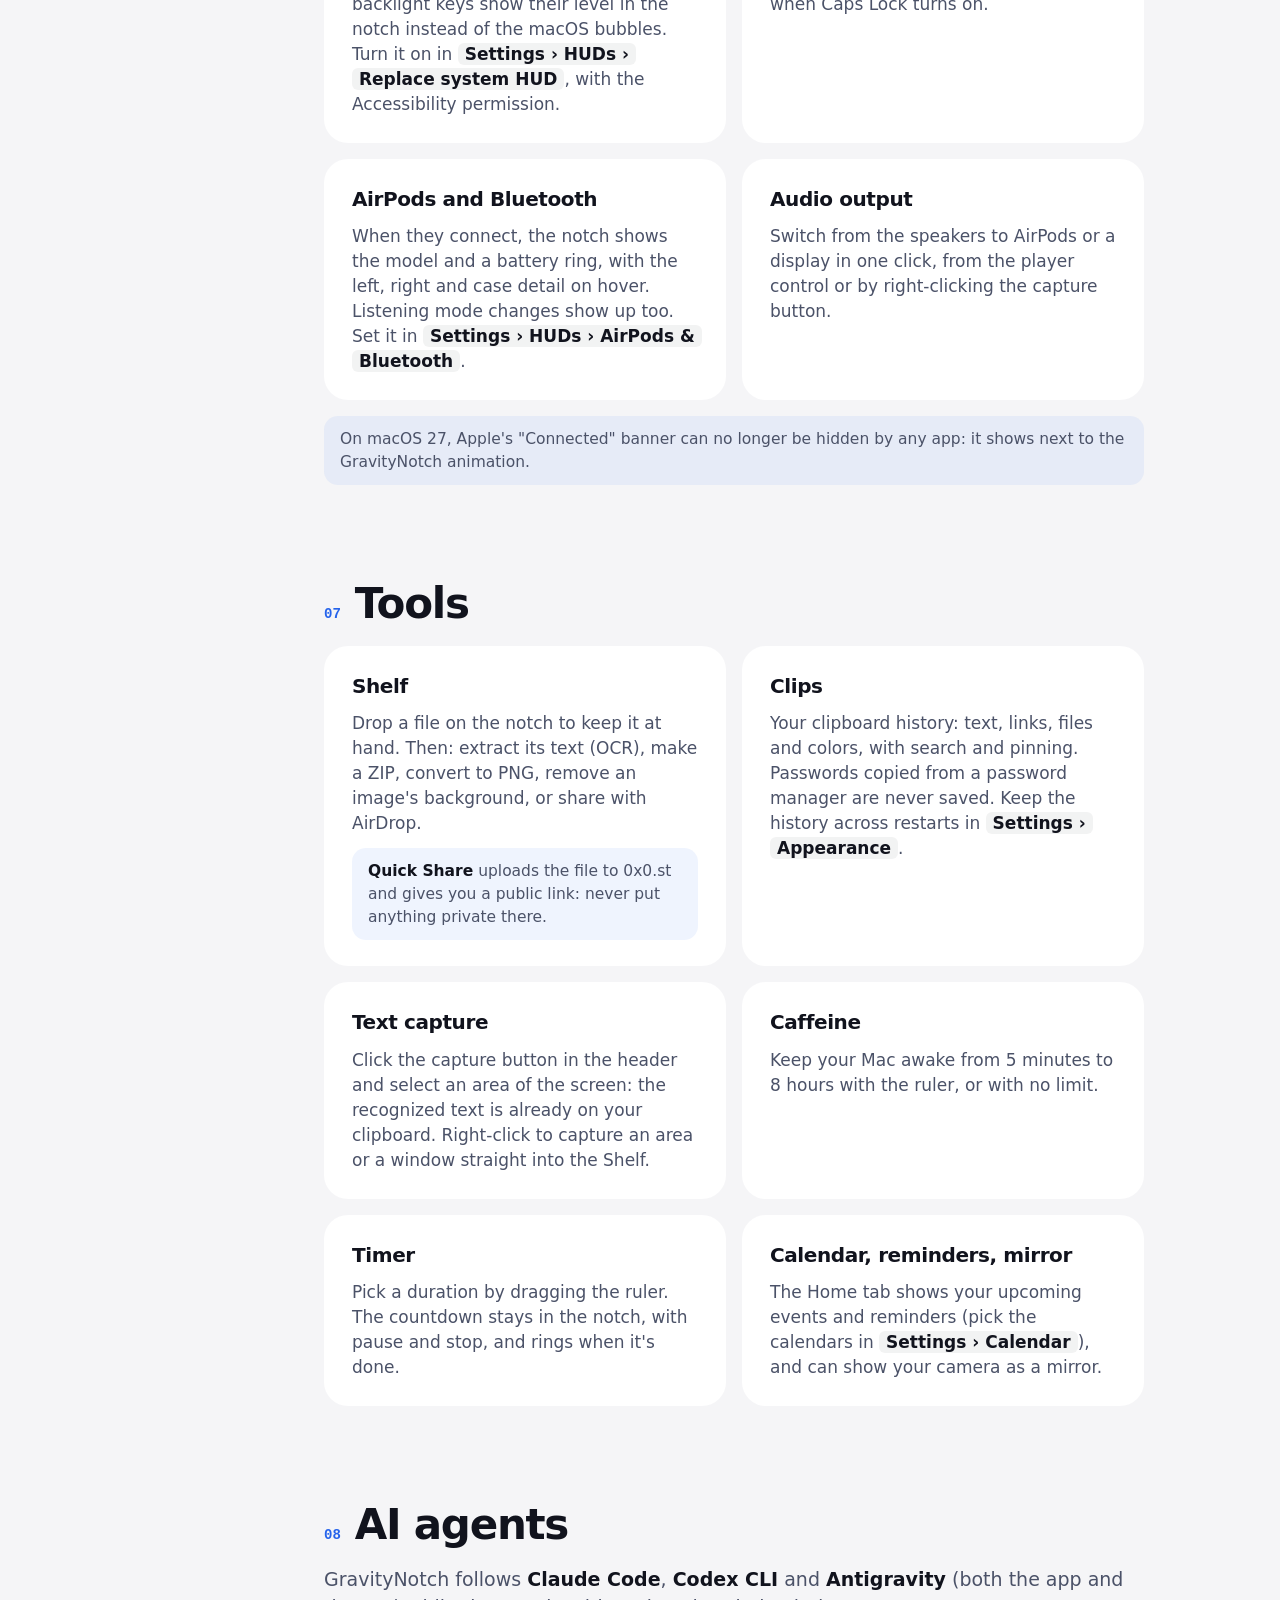
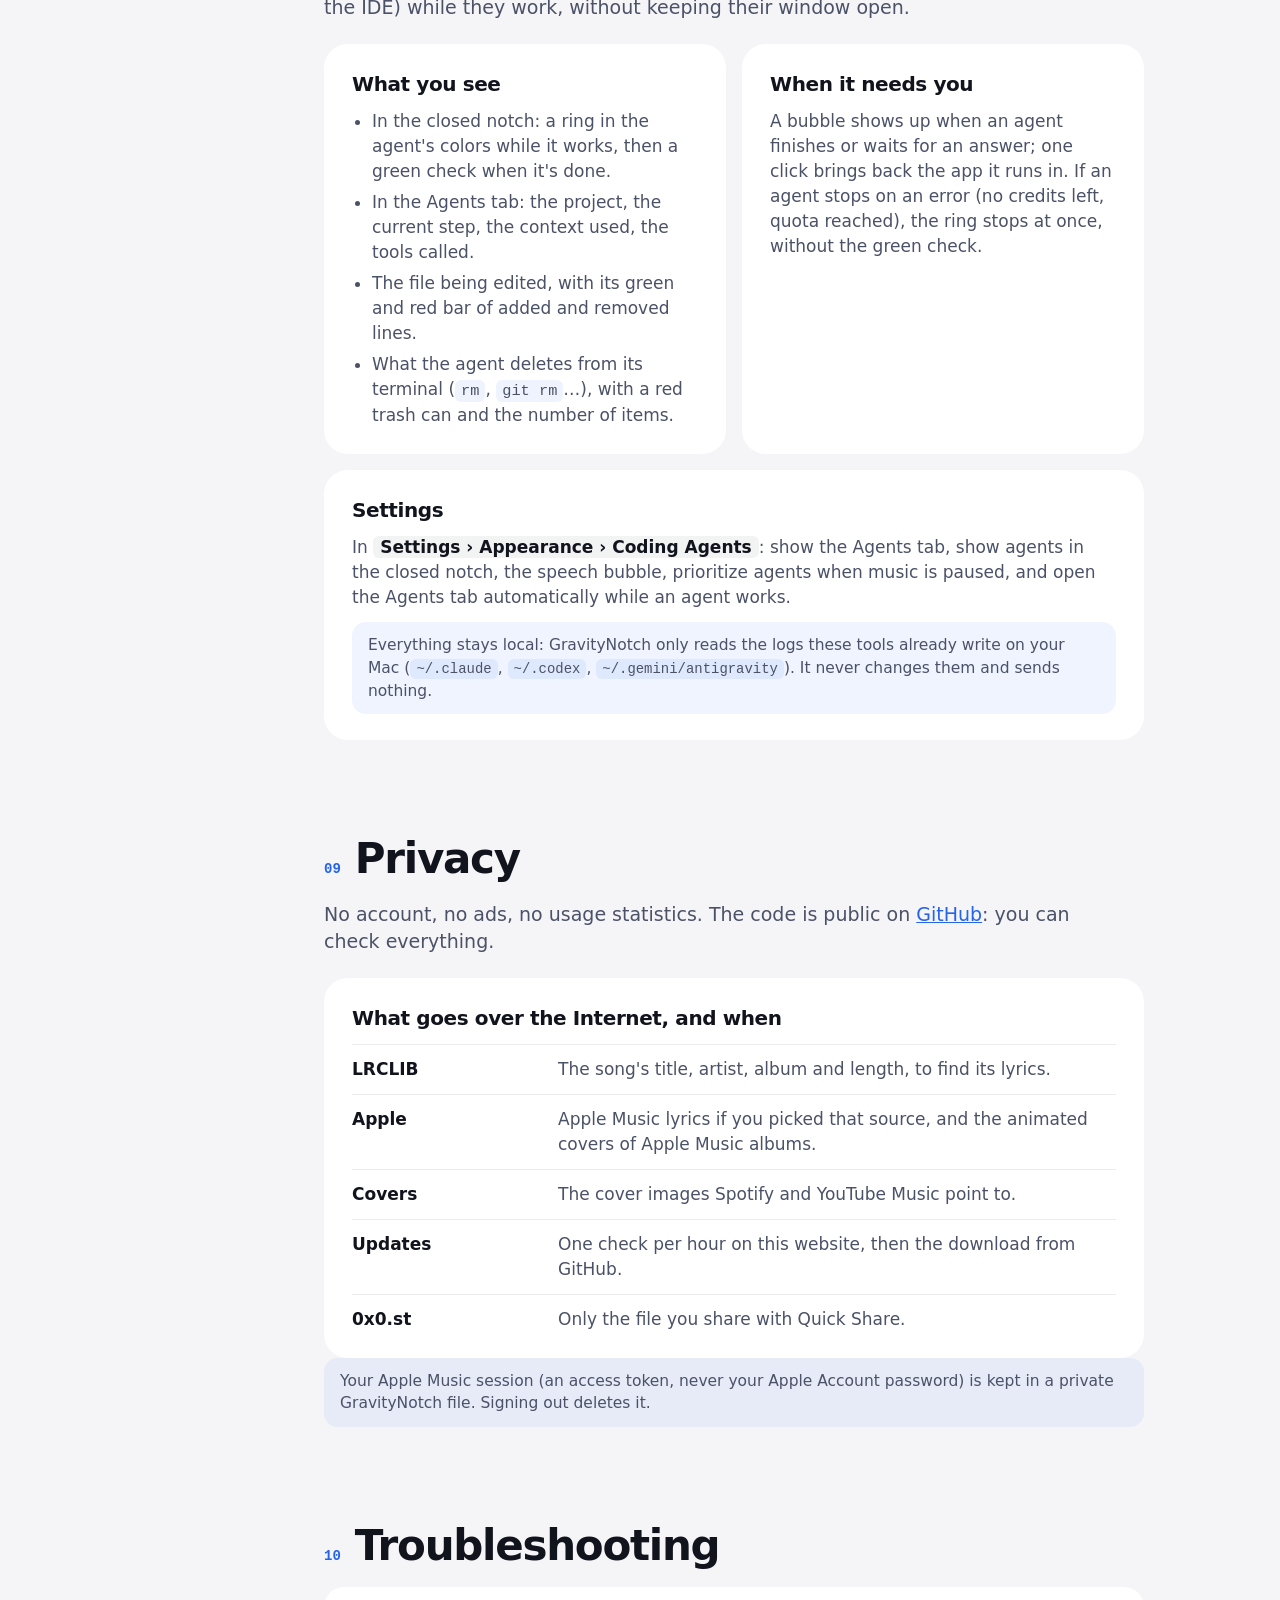
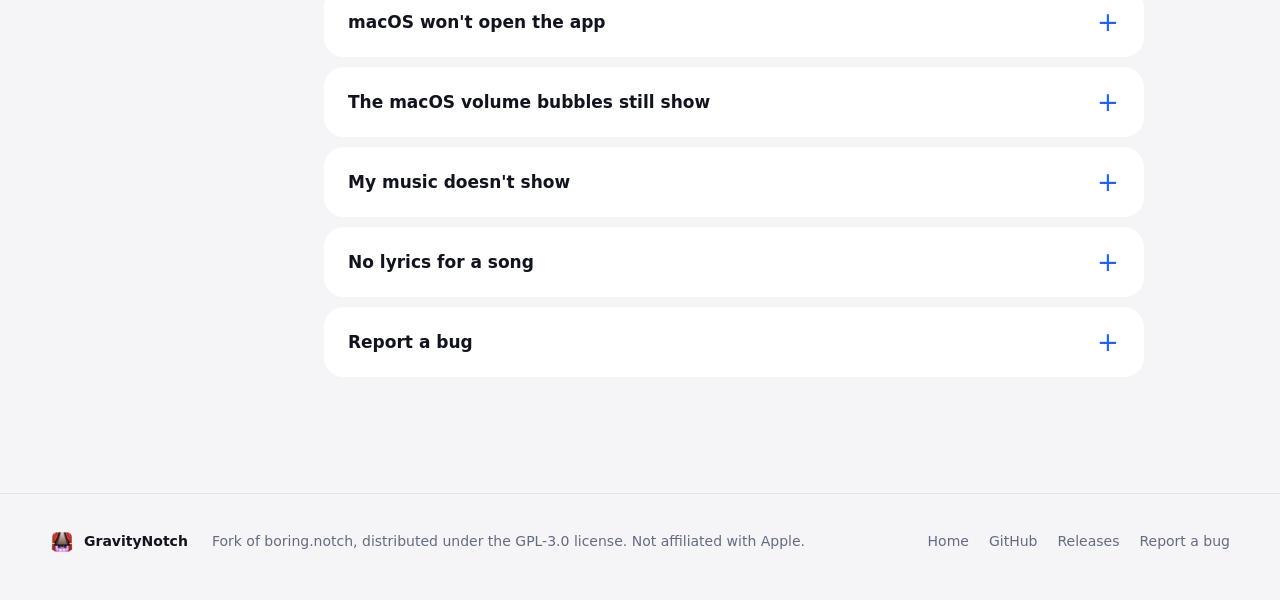
==== commit 05701d6b: "feat(lyrics): Apple Music style letter animation, songwriters, exact version match - Full screen loc" ====
--- a/docs/docs.html
+++ b/docs/docs.html
@@ -324,6 +324,7 @@
               <div class="doc-card">
                 <h3>Apple Music, au timing exact</h3>
                 <p>Les paroles de l'app Musique, syllabe par syllabe. Il faut un abonnement Apple Music et une connexion unique à votre compte Apple depuis les réglages.</p>
+                <p>GravityNotch retrouve la version exacte du morceau joué (edit, remix, album) et affiche ses auteurs après la dernière ligne, comme Musique.</p>
                 <p>Cette source passe par le lecteur web d'Apple Music, pas par une API officielle : si Apple la modifie, LRCLIB prend le relais automatiquement.</p>
               </div>
             </div>
@@ -341,6 +342,7 @@
               <div class="doc-card">
                 <h3>Apple Music, exact timing</h3>
                 <p>The lyrics of the Music app, syllable by syllable. It needs an Apple Music subscription and a one-time sign in to your Apple Account from the settings.</p>
+                <p>GravityNotch finds the exact version playing (edit, remix, album) and lists its songwriters after the last line, like Music.</p>
                 <p>This source goes through the Apple Music web player, not an official API: if Apple changes it, LRCLIB takes over on its own.</p>
               </div>
             </div>
@@ -368,6 +370,7 @@
               <div class="doc-card">
                 <h3>Deux dispositions</h3>
                 <p><b>Carte</b> : un lecteur compact avec pochette, commandes et paroles. <b>Plein écran</b> : le lecteur à gauche et les paroles à droite, comme dans Apple Music, mot par mot et en vague.</p>
+                <p>En plein écran, chaque mot se soulève quand il est chanté, et une syllabe tenue gonfle et brille d'autant plus qu'elle dure (macOS 15 et plus). L'effet se coupe dans <span class="path">Réglages › Média › Animer les lettres au fil du chant</span>.</p>
                 <p>Seules les paroles synchronisées s'affichent ; un morceau sans paroles synchronisées garde un lecteur simple.</p>
               </div>
               <div class="doc-card">
@@ -393,6 +396,7 @@
               <div class="doc-card">
                 <h3>Two layouts</h3>
                 <p><b>Card</b>: a compact player with cover, controls and lyrics. <b>Full screen</b>: the player on the left and the lyrics on the right, like in Apple Music, word by word, in a wave.</p>
+                <p>In full screen, each word rises as it is sung, and a held syllable swells and glows the longer it lasts (macOS 15 and later). Turn the effect off in <span class="path">Settings › Media › Animate letters as words are sung</span>.</p>
                 <p>Only synced lyrics are shown; a song without synced lyrics keeps a simple player.</p>
               </div>
               <div class="doc-card">
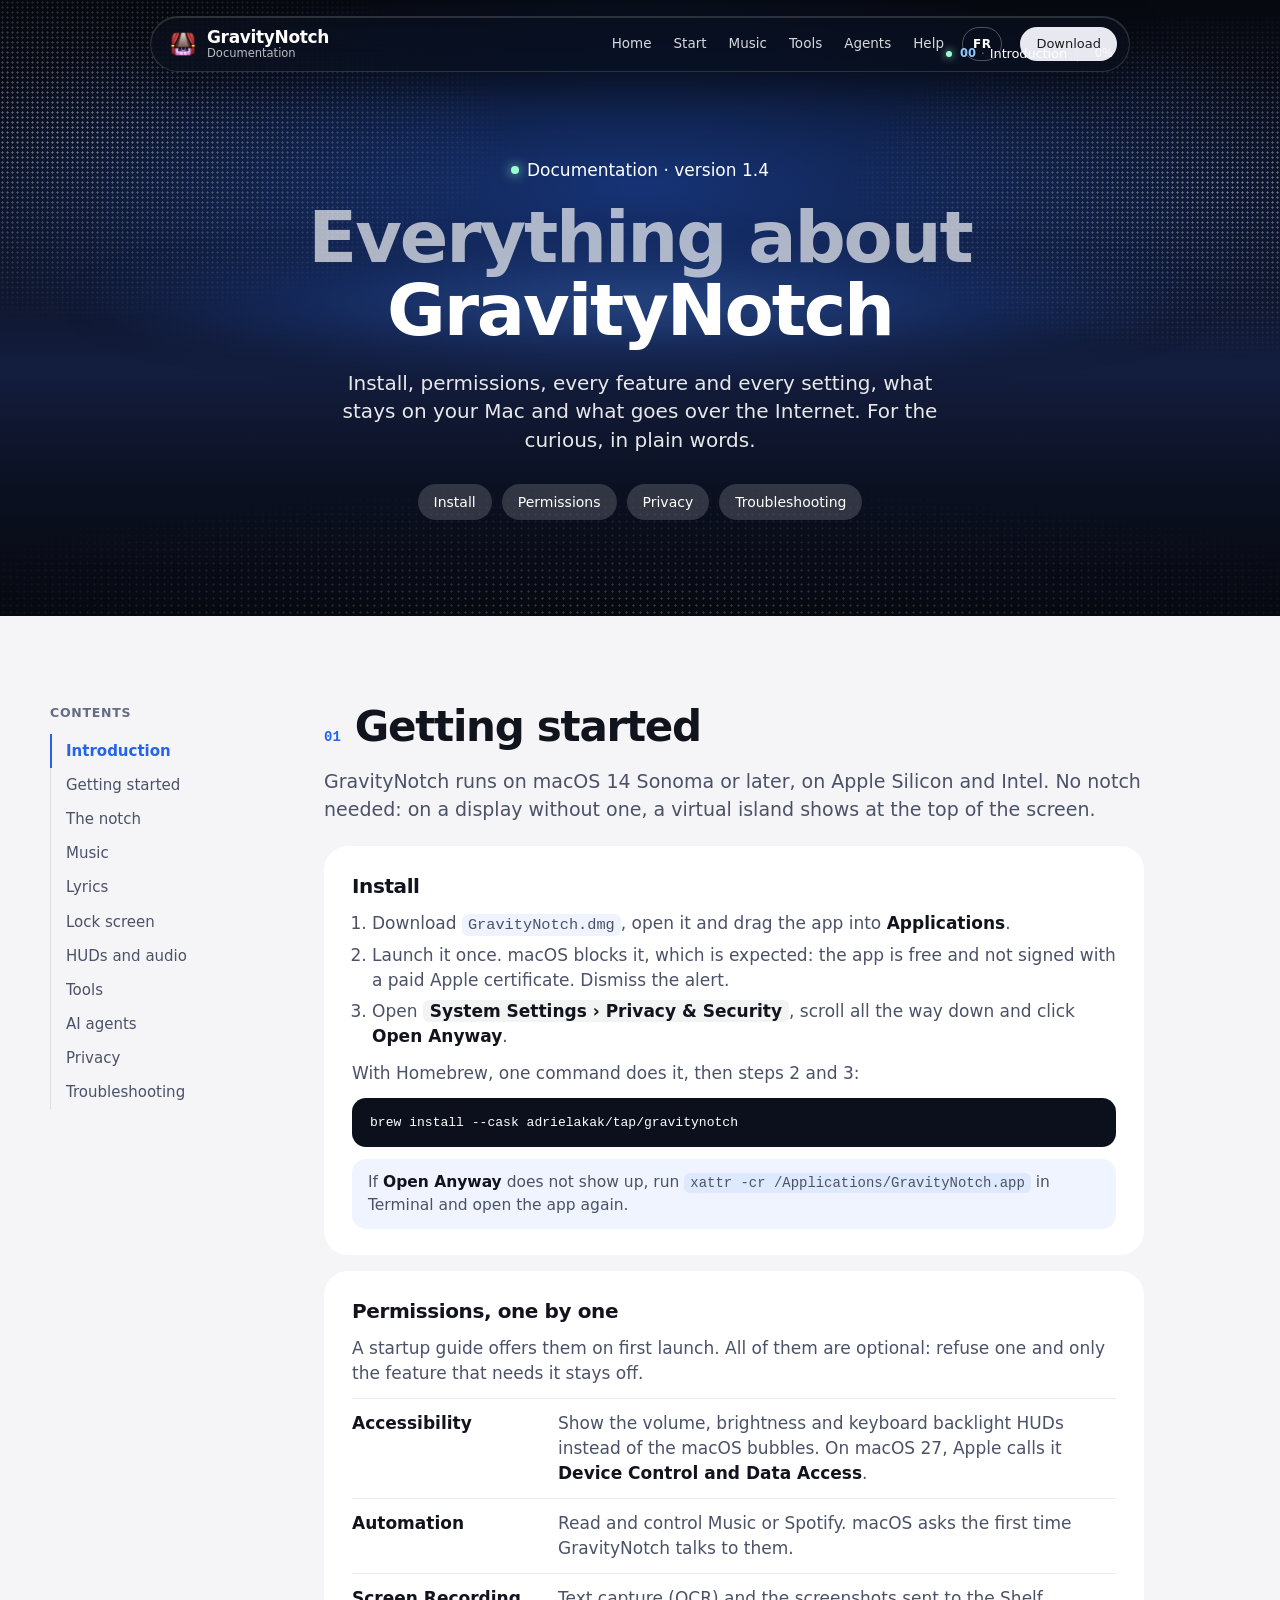
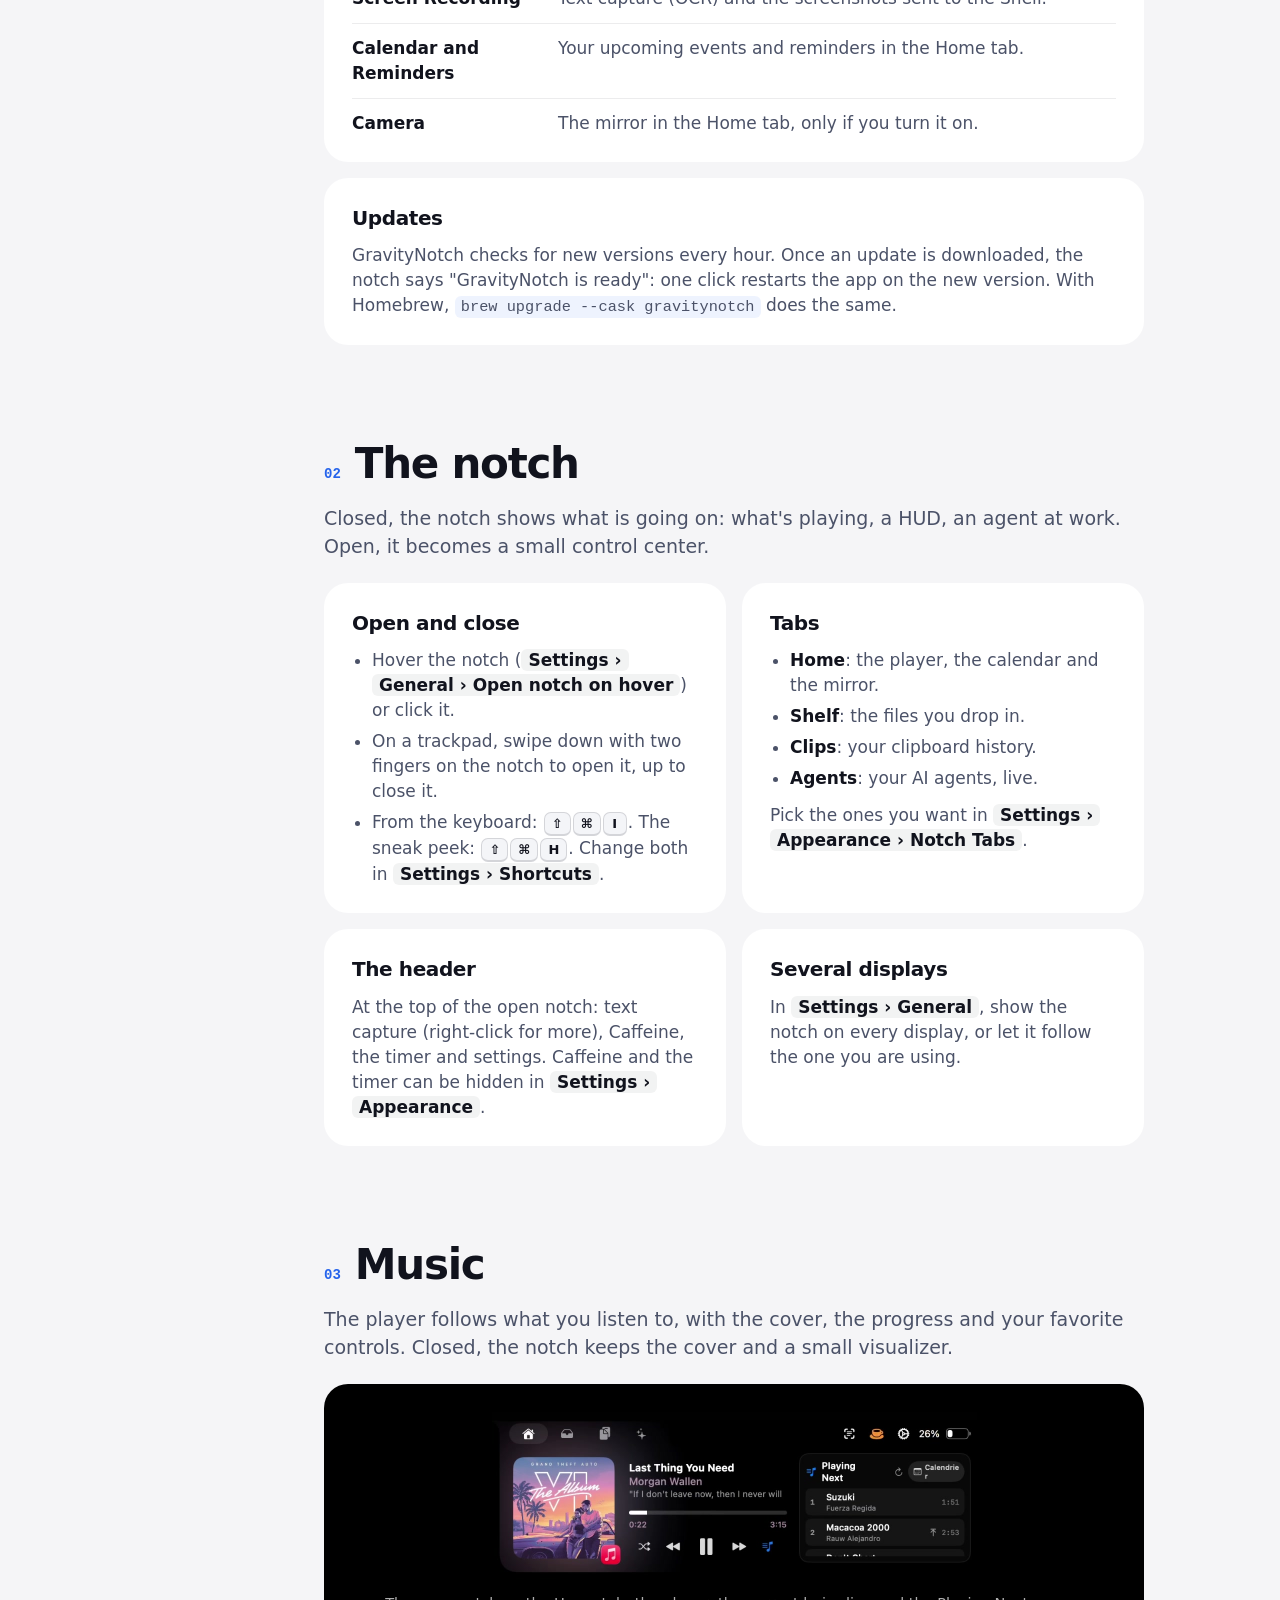
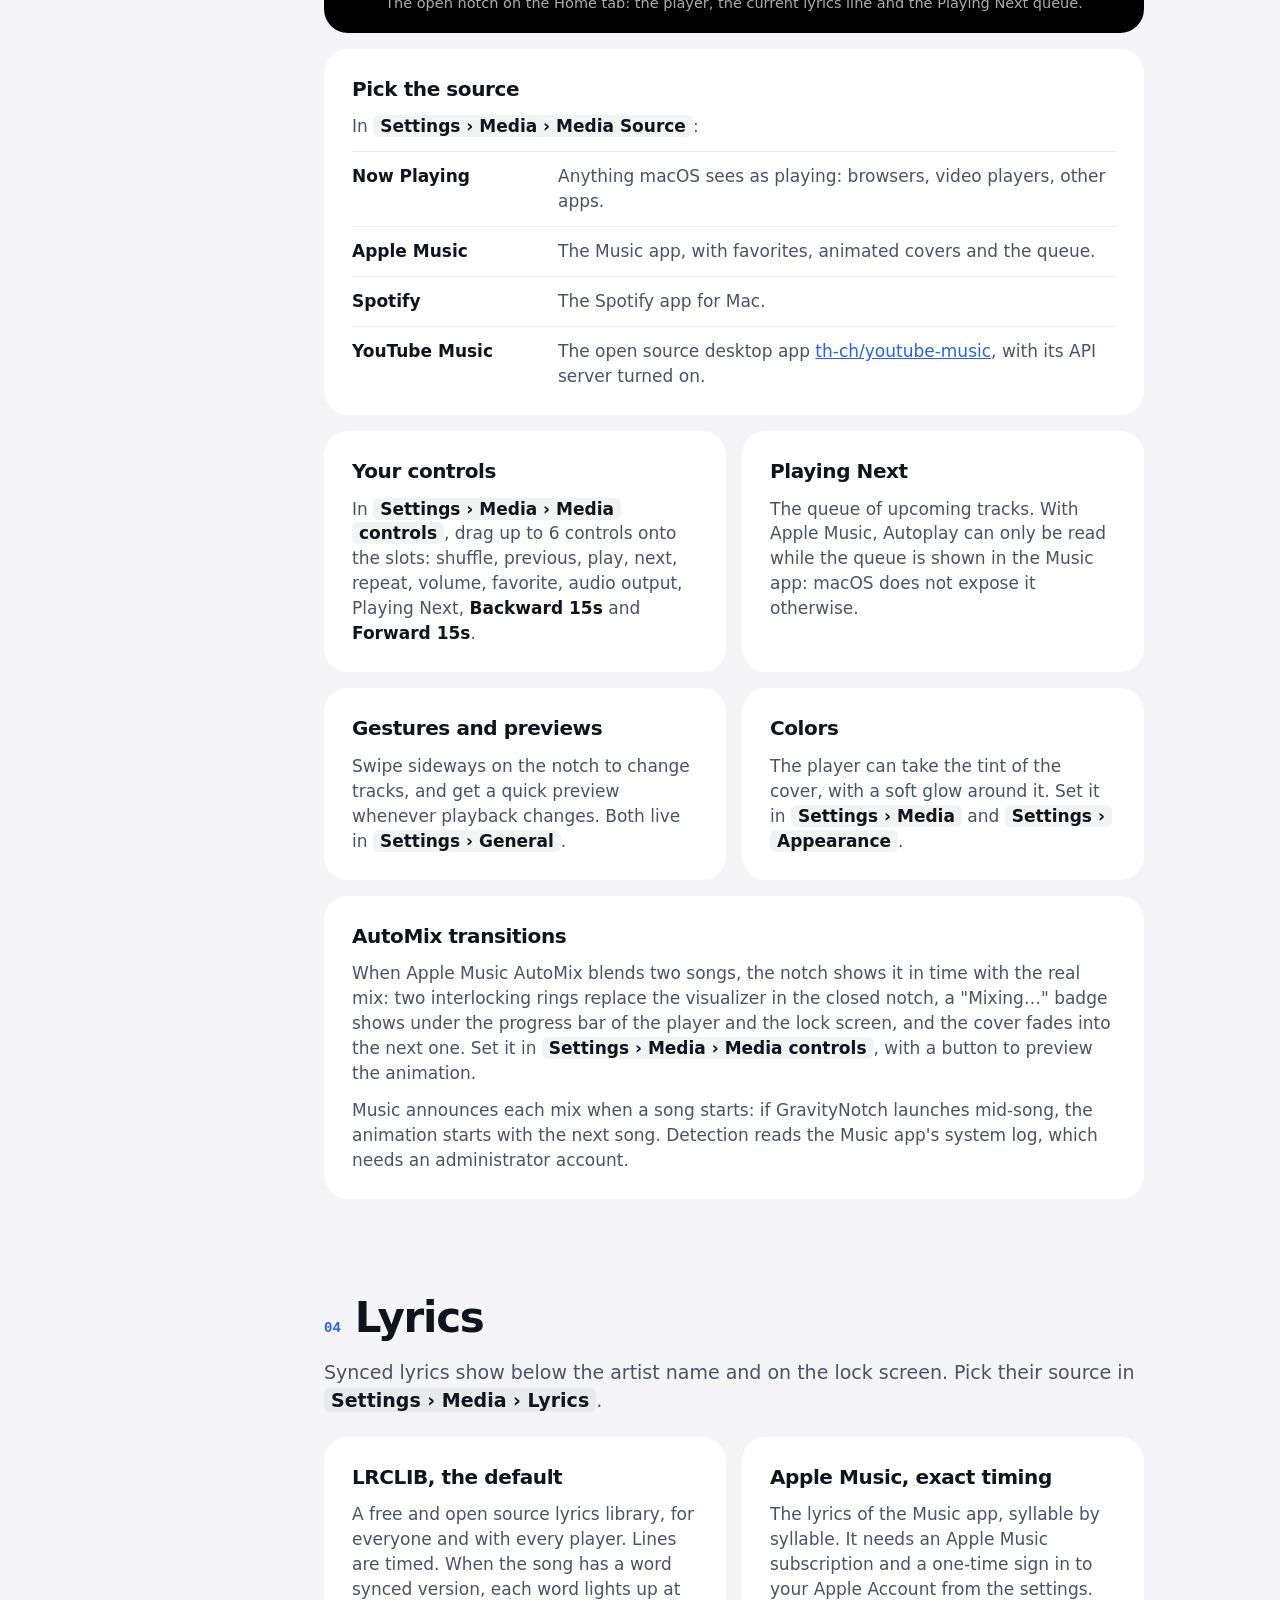
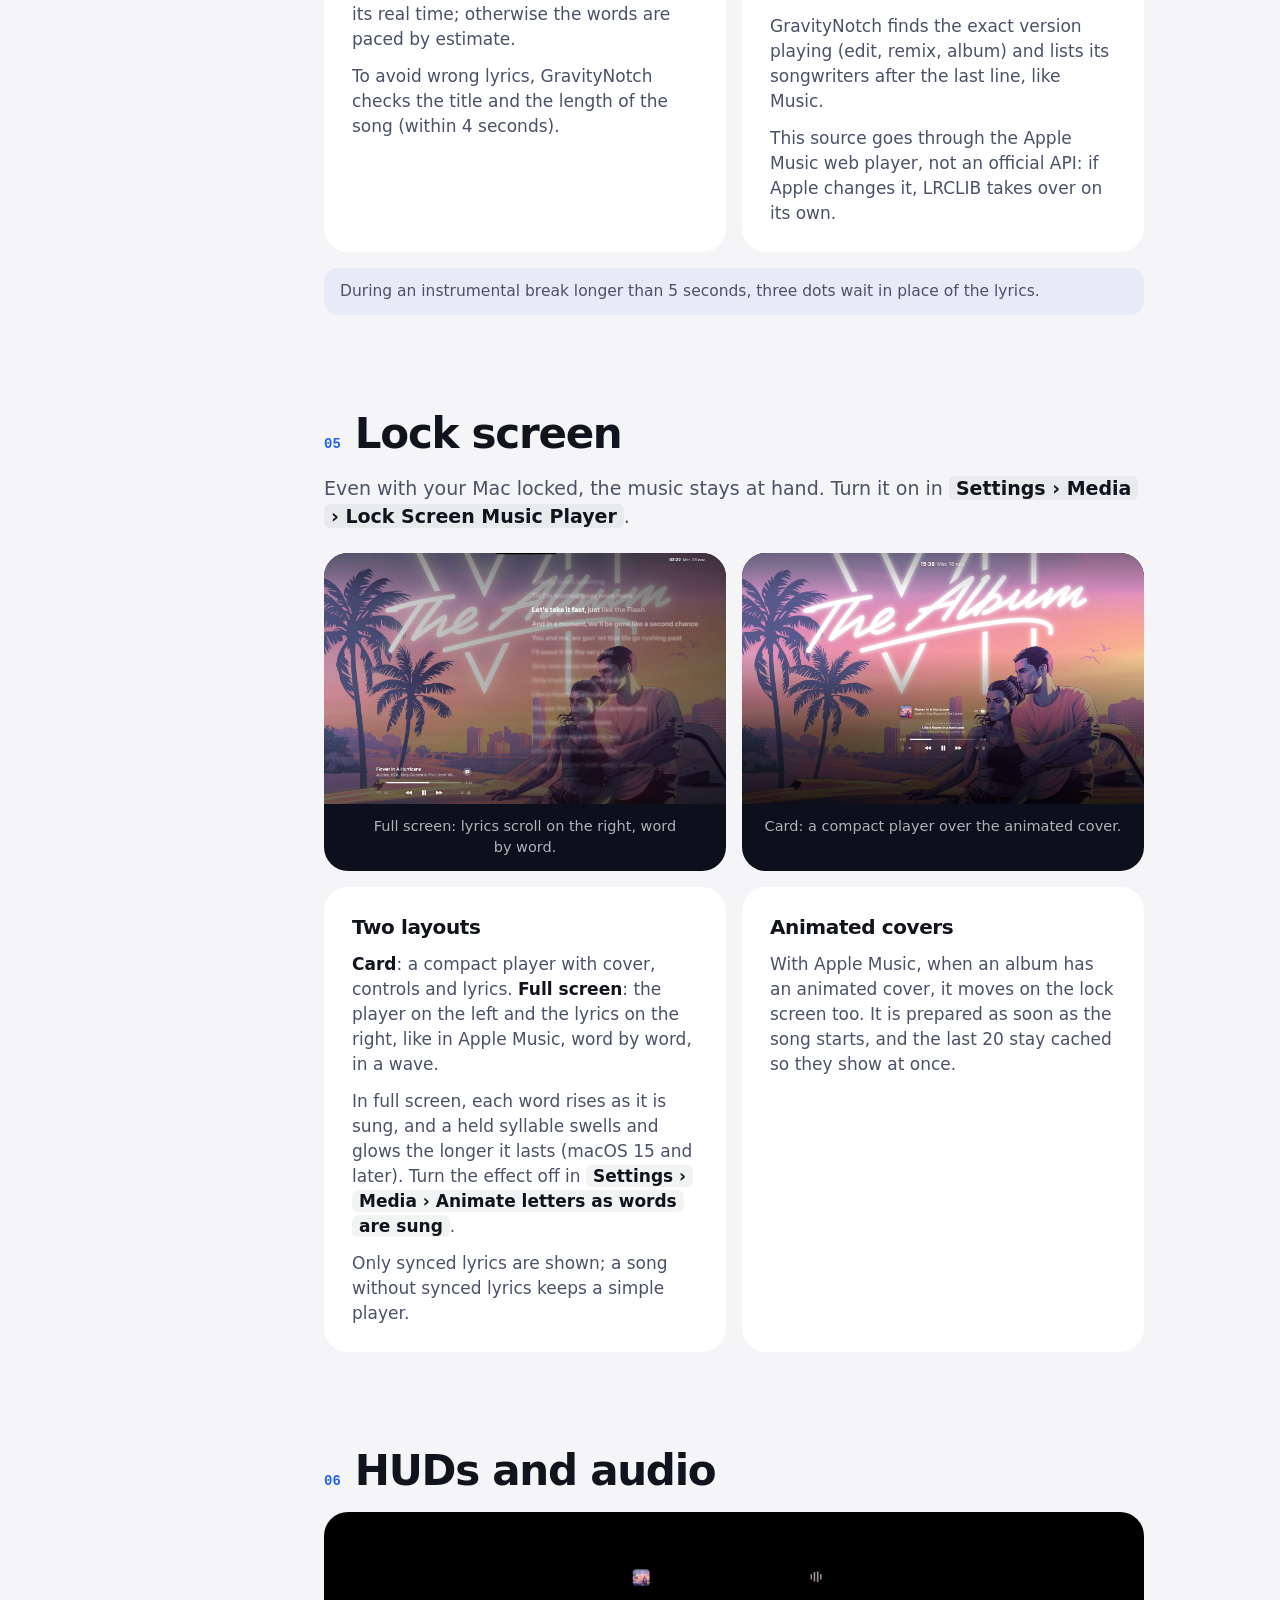
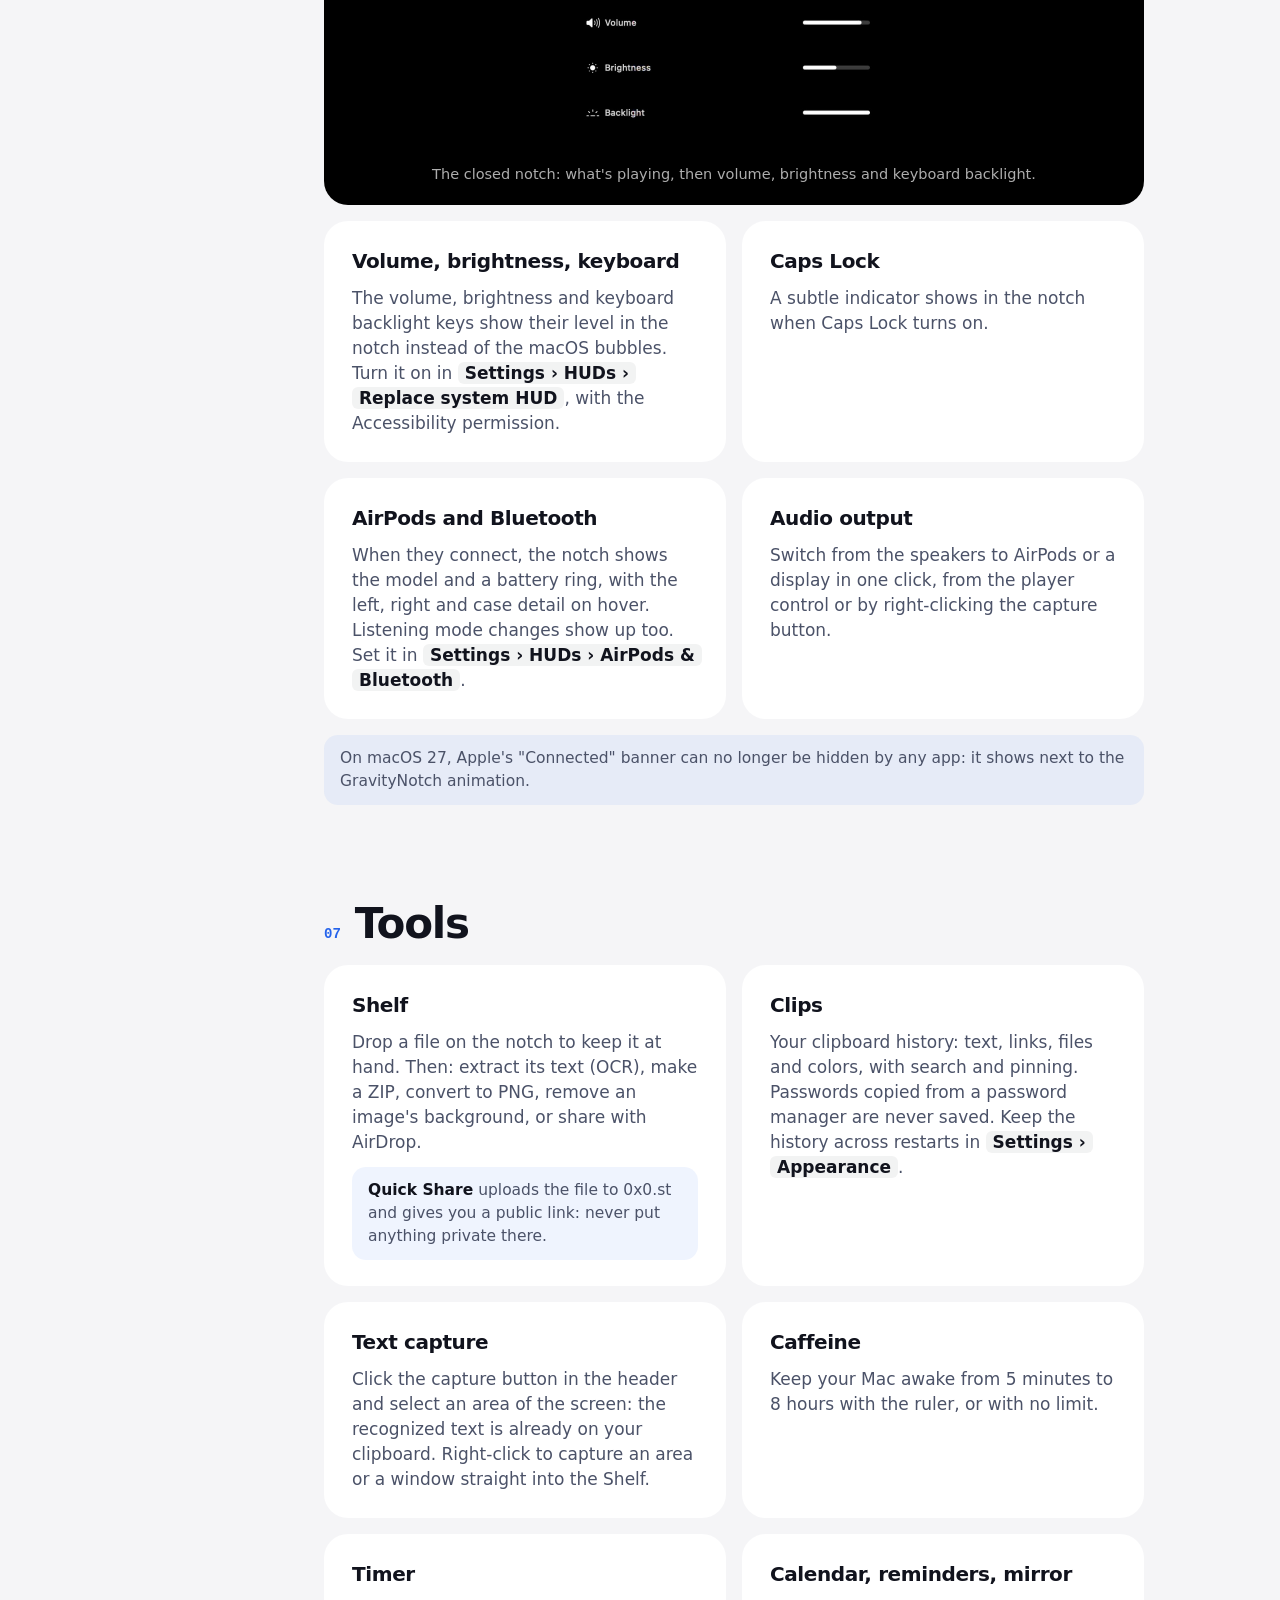
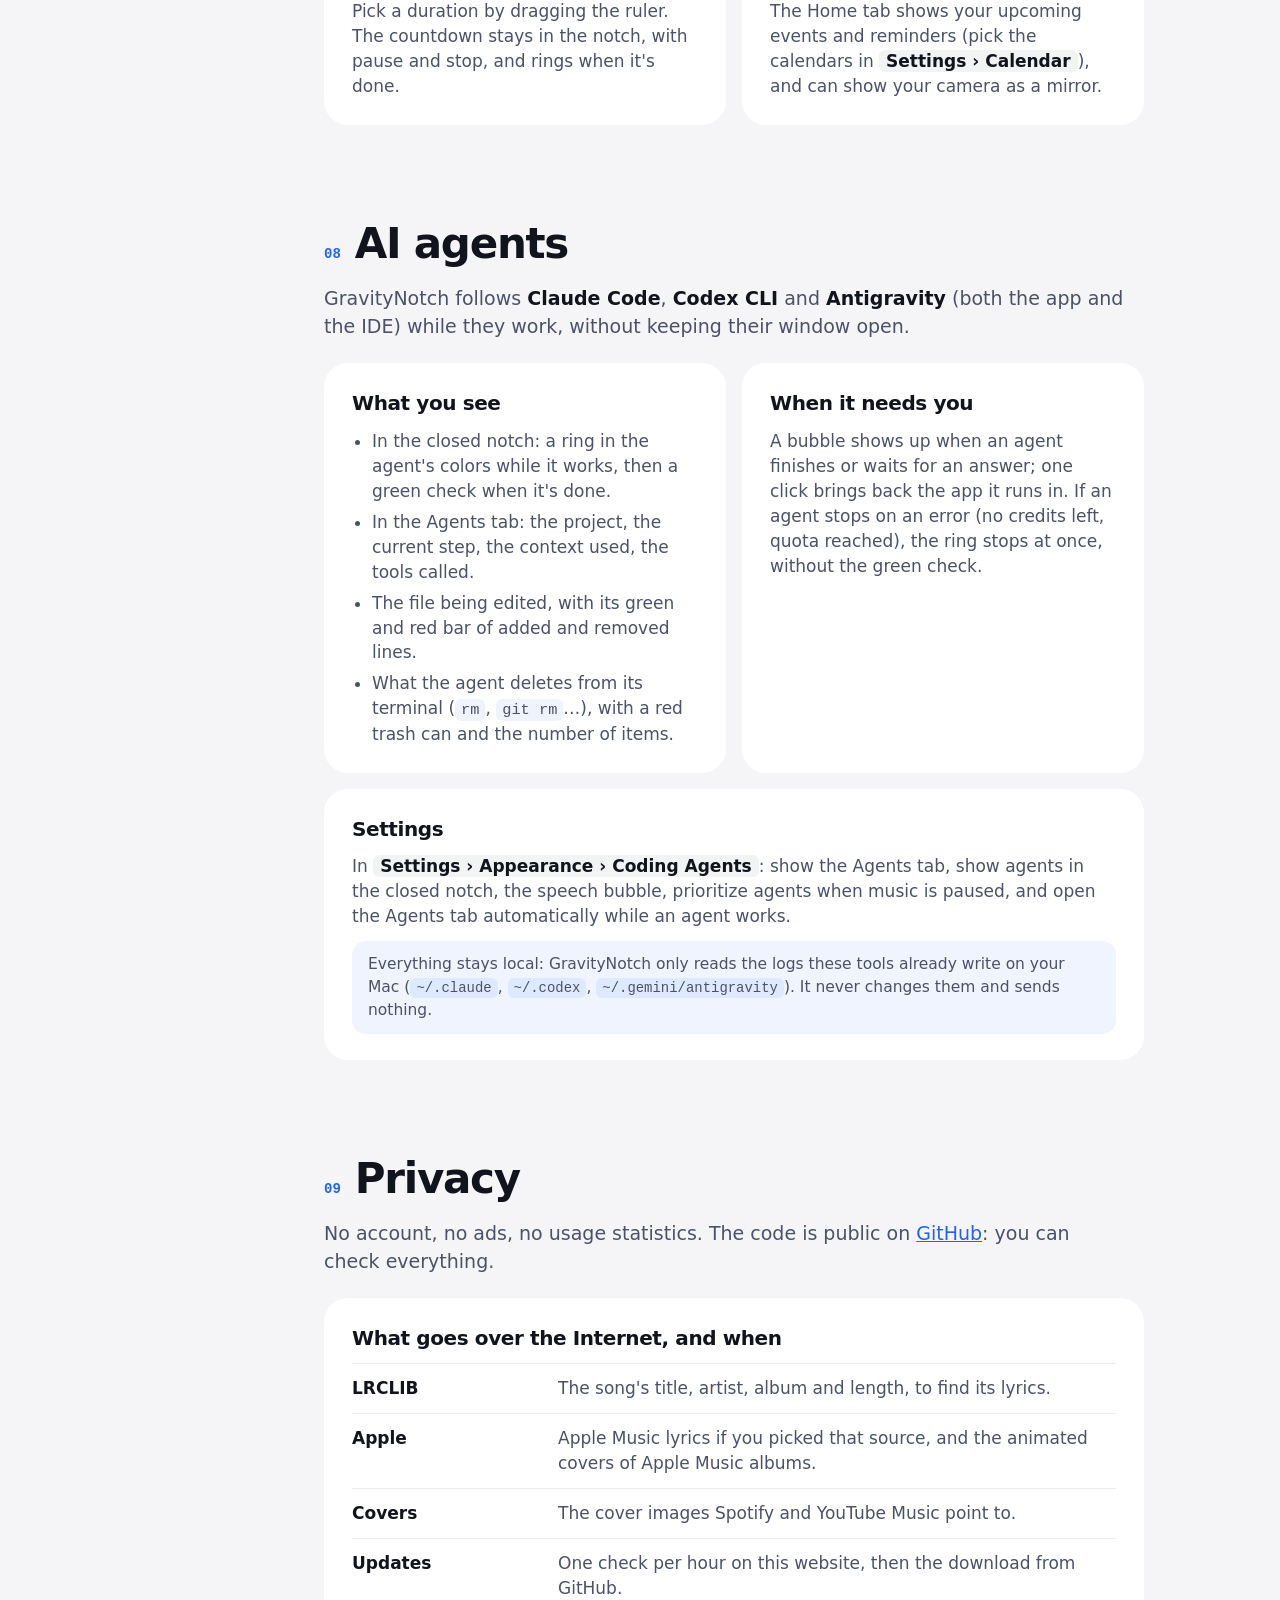
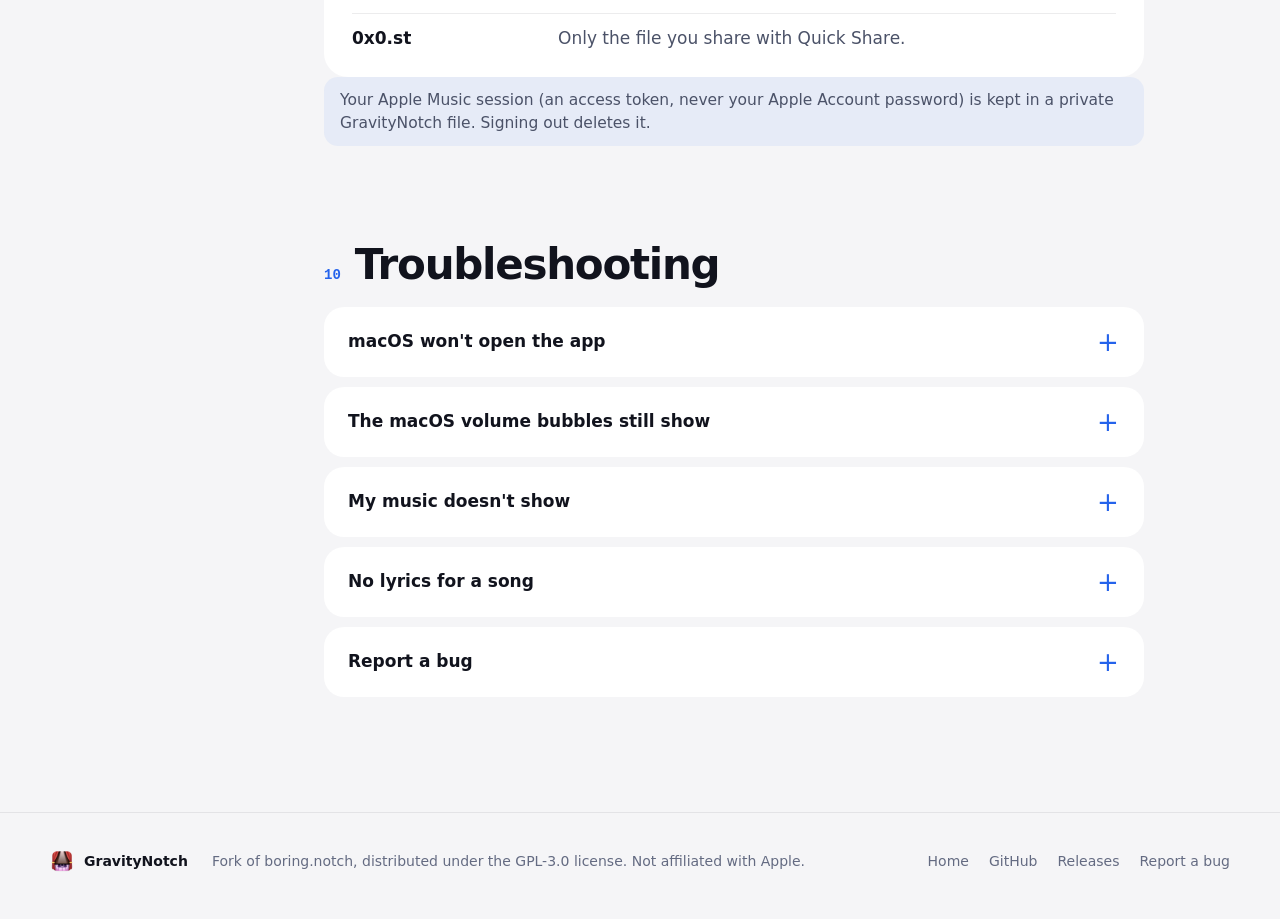
==== commit 6d237f0b: "feat(music): Apple Music AutoMix transition animation - AppleMusicAutoMixMonitor reads Music's Sonic" ====
--- a/docs/docs.html
+++ b/docs/docs.html
@@ -270,6 +270,11 @@
                 <p>Le lecteur peut prendre la teinte de la pochette, avec un halo lumineux autour d'elle. À régler dans <span class="path">Réglages › Média</span> et <span class="path">Réglages › Apparence</span>.</p>
               </div>
             </div>
+            <div class="doc-card">
+              <h3>Transitions AutoMix</h3>
+              <p>Quand l'AutoMix d'Apple Music enchaîne deux morceaux, l'encoche le montre au rythme du vrai mixage : deux anneaux entrelacés remplacent le visualiseur dans l'encoche fermée, un badge « Mixage… » apparaît sous la barre de progression du lecteur et de l'écran verrouillé, et la pochette passe en fondu à la suivante. À régler dans <span class="path">Réglages › Média › Contrôles des médias</span>, avec un bouton pour prévisualiser l'animation.</p>
+              <p>Musique annonce chaque mixage au début du morceau : si GravityNotch démarre en cours de morceau, l'animation commence au morceau suivant. La détection lit le journal système de Musique, ce qui demande un compte administrateur.</p>
+            </div>
           </div>
 
           <div data-lang="en" lang="en">
@@ -305,6 +310,11 @@
                 <h3>Colors</h3>
                 <p>The player can take the tint of the cover, with a soft glow around it. Set it in <span class="path">Settings › Media</span> and <span class="path">Settings › Appearance</span>.</p>
               </div>
+            </div>
+            <div class="doc-card">
+              <h3>AutoMix transitions</h3>
+              <p>When Apple Music AutoMix blends two songs, the notch shows it in time with the real mix: two interlocking rings replace the visualizer in the closed notch, a "Mixing…" badge shows under the progress bar of the player and the lock screen, and the cover fades into the next one. Set it in <span class="path">Settings › Media › Media controls</span>, with a button to preview the animation.</p>
+              <p>Music announces each mix when a song starts: if GravityNotch launches mid-song, the animation starts with the next song. Detection reads the Music app's system log, which needs an administrator account.</p>
             </div>
           </div>
         </section>
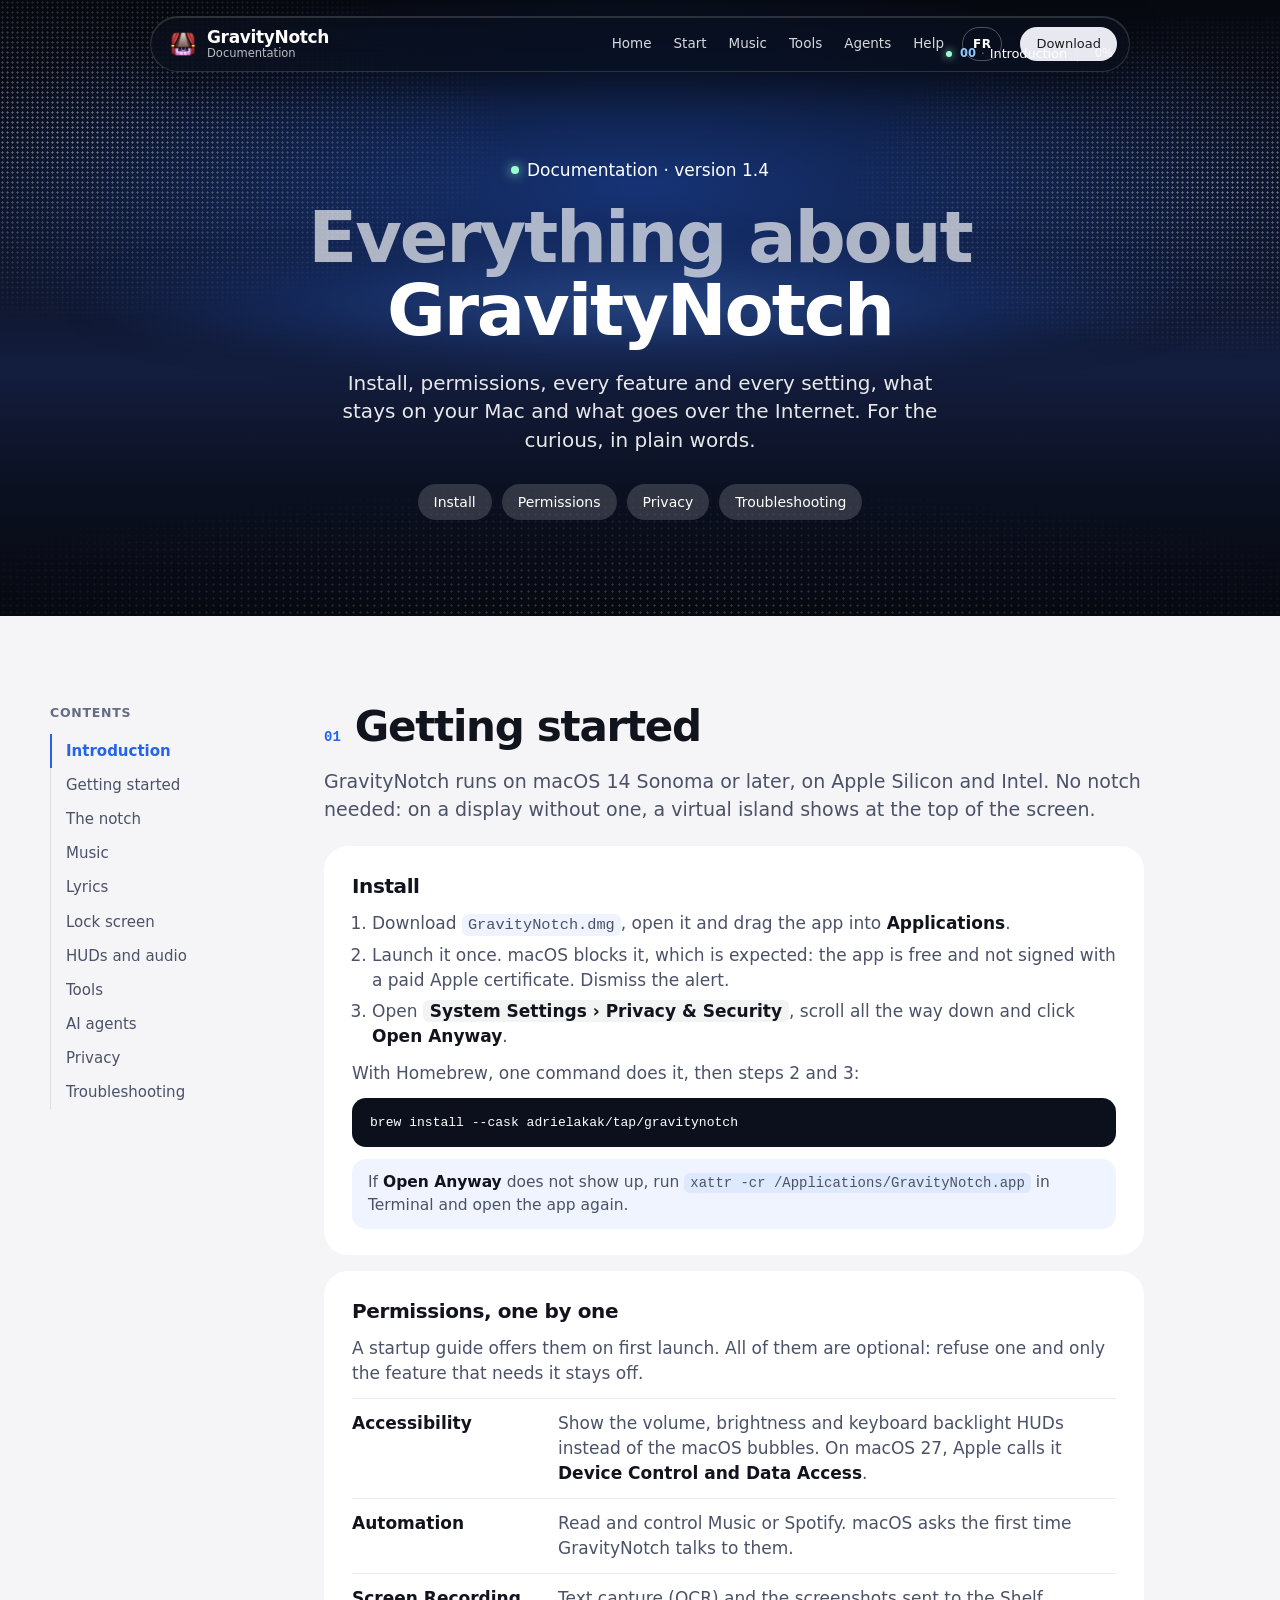
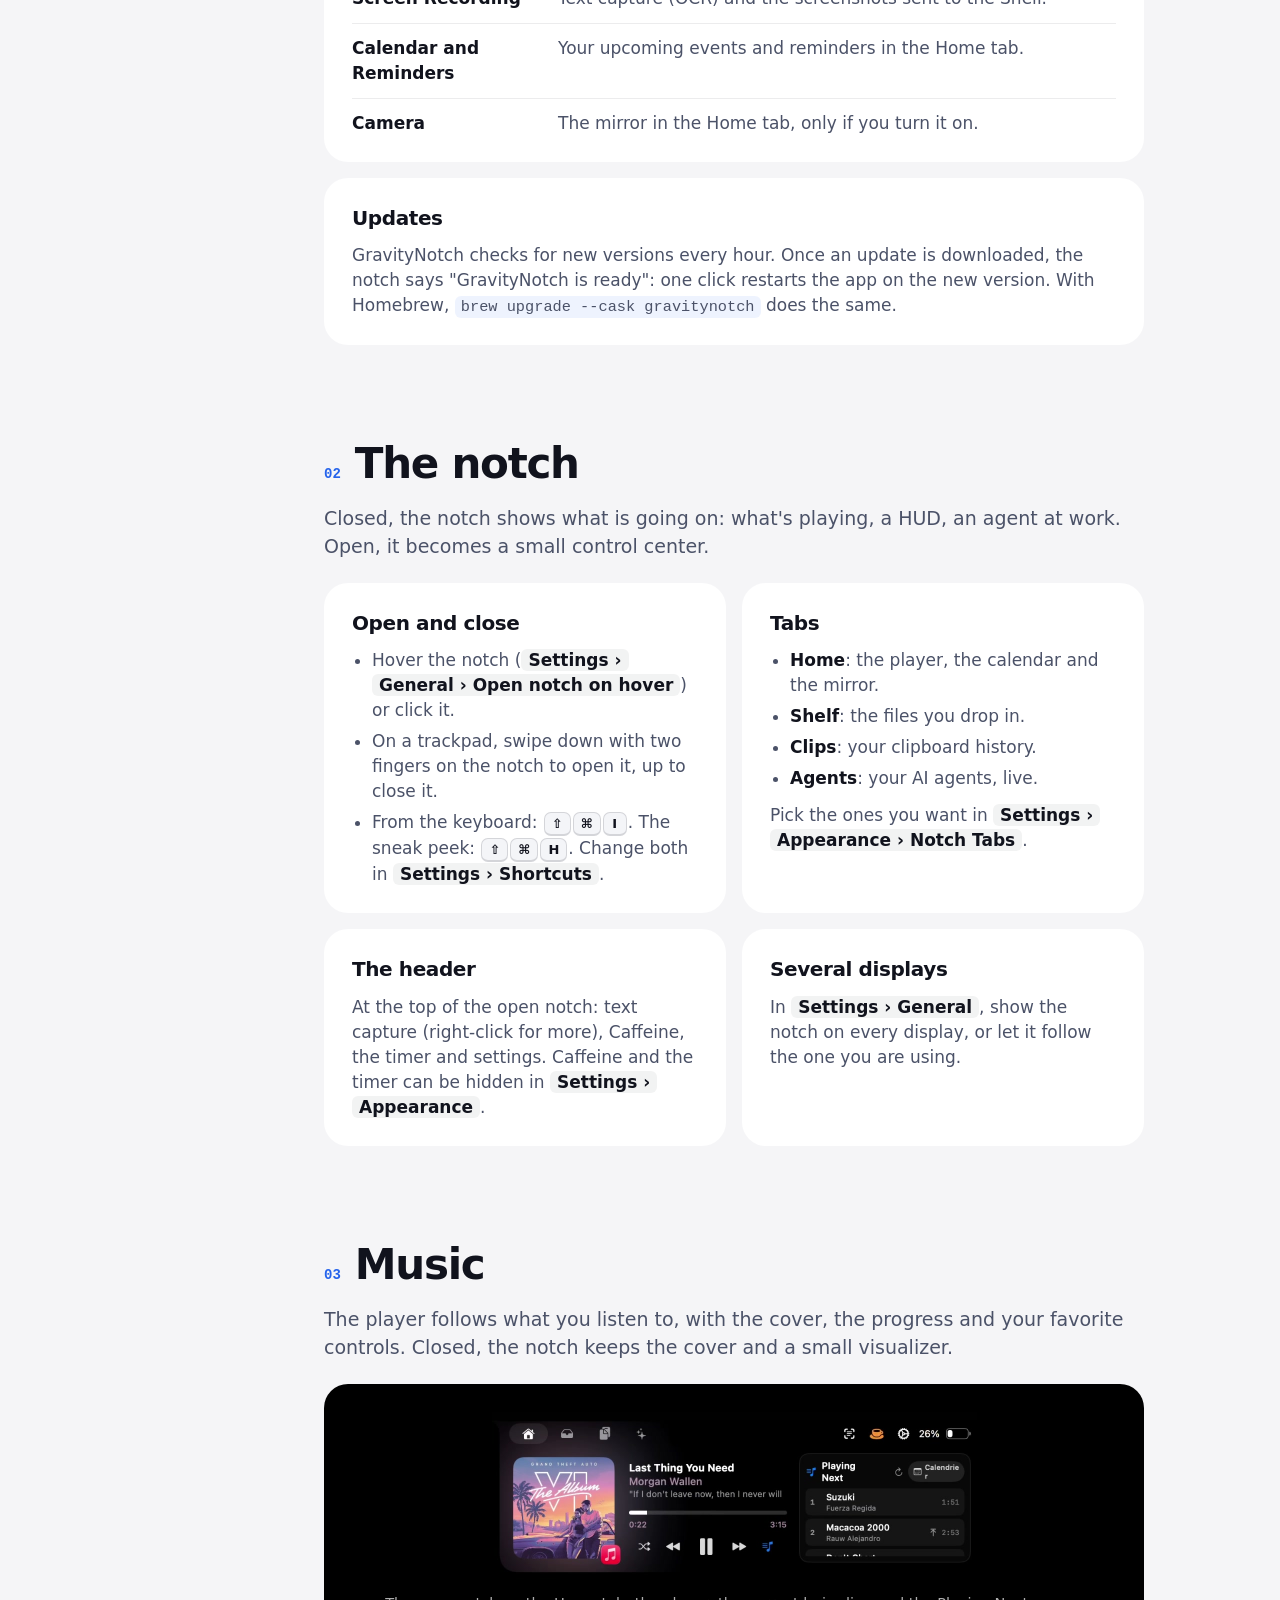
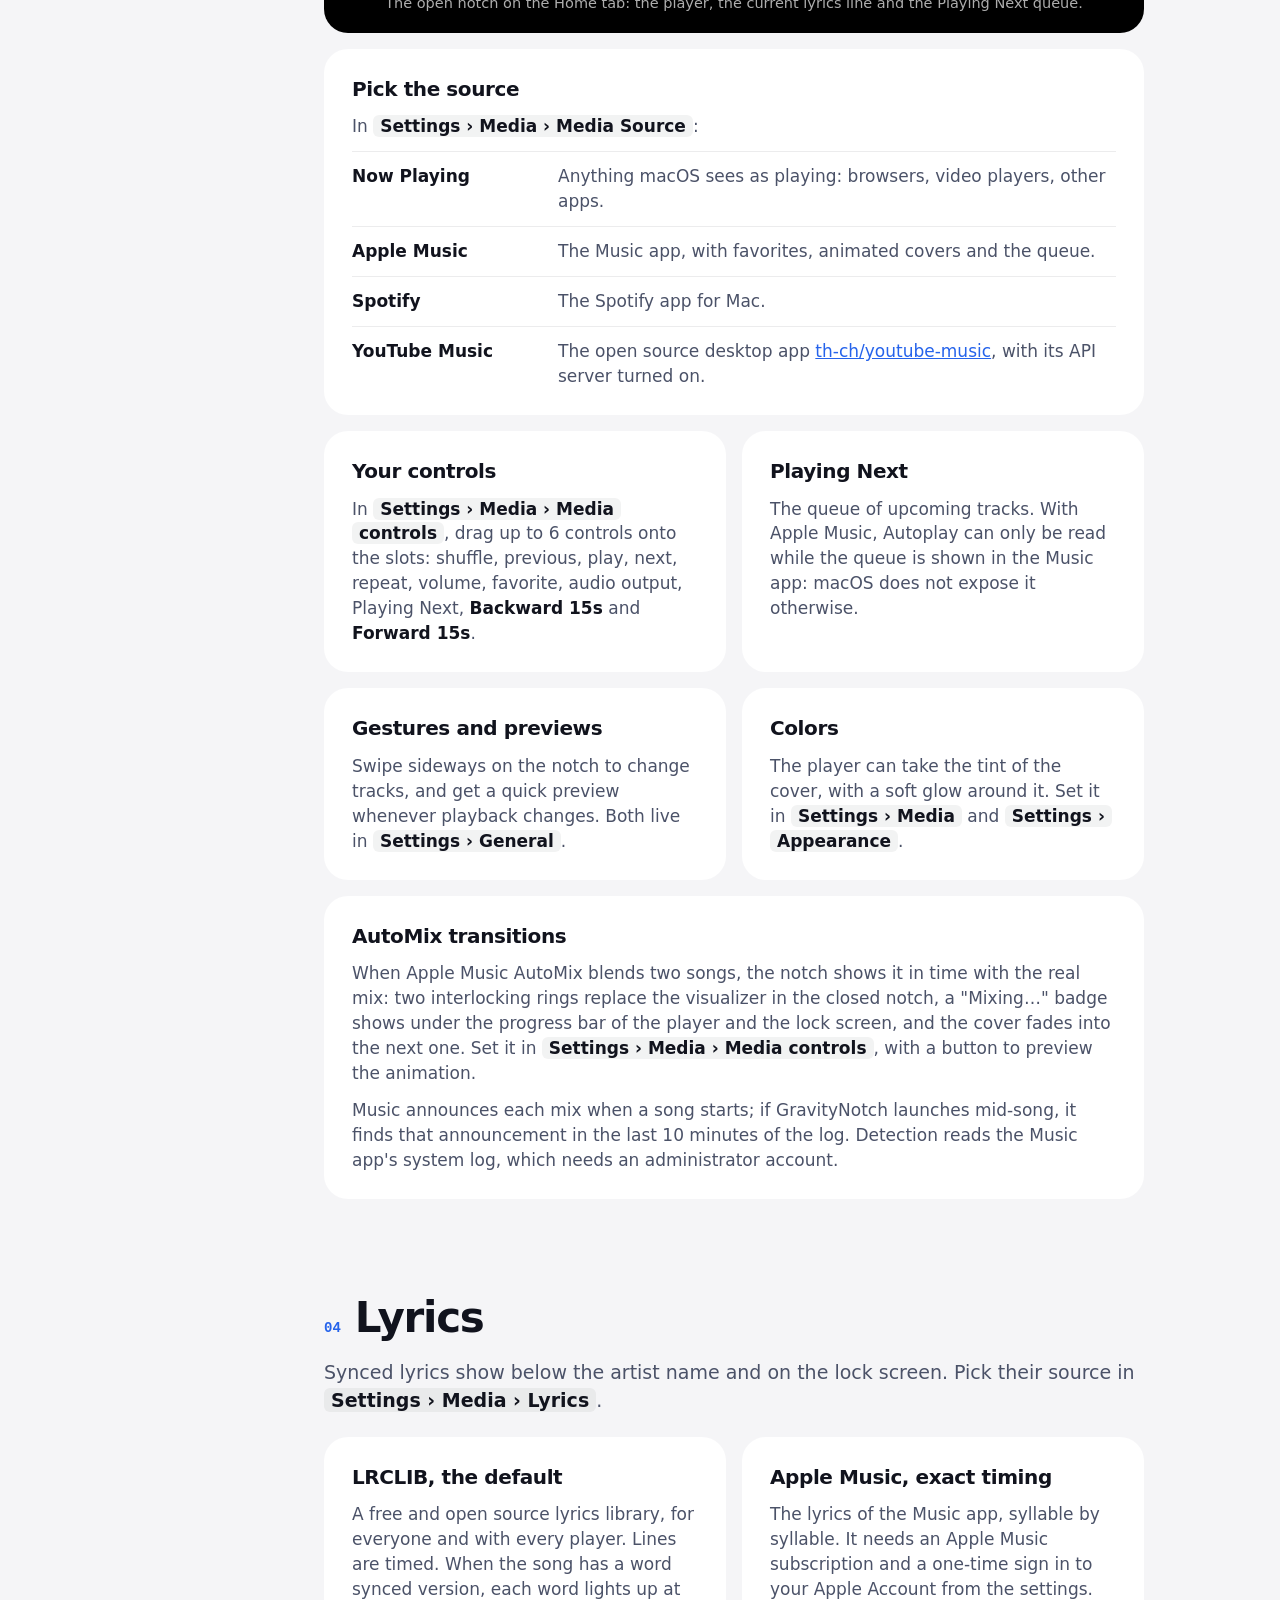
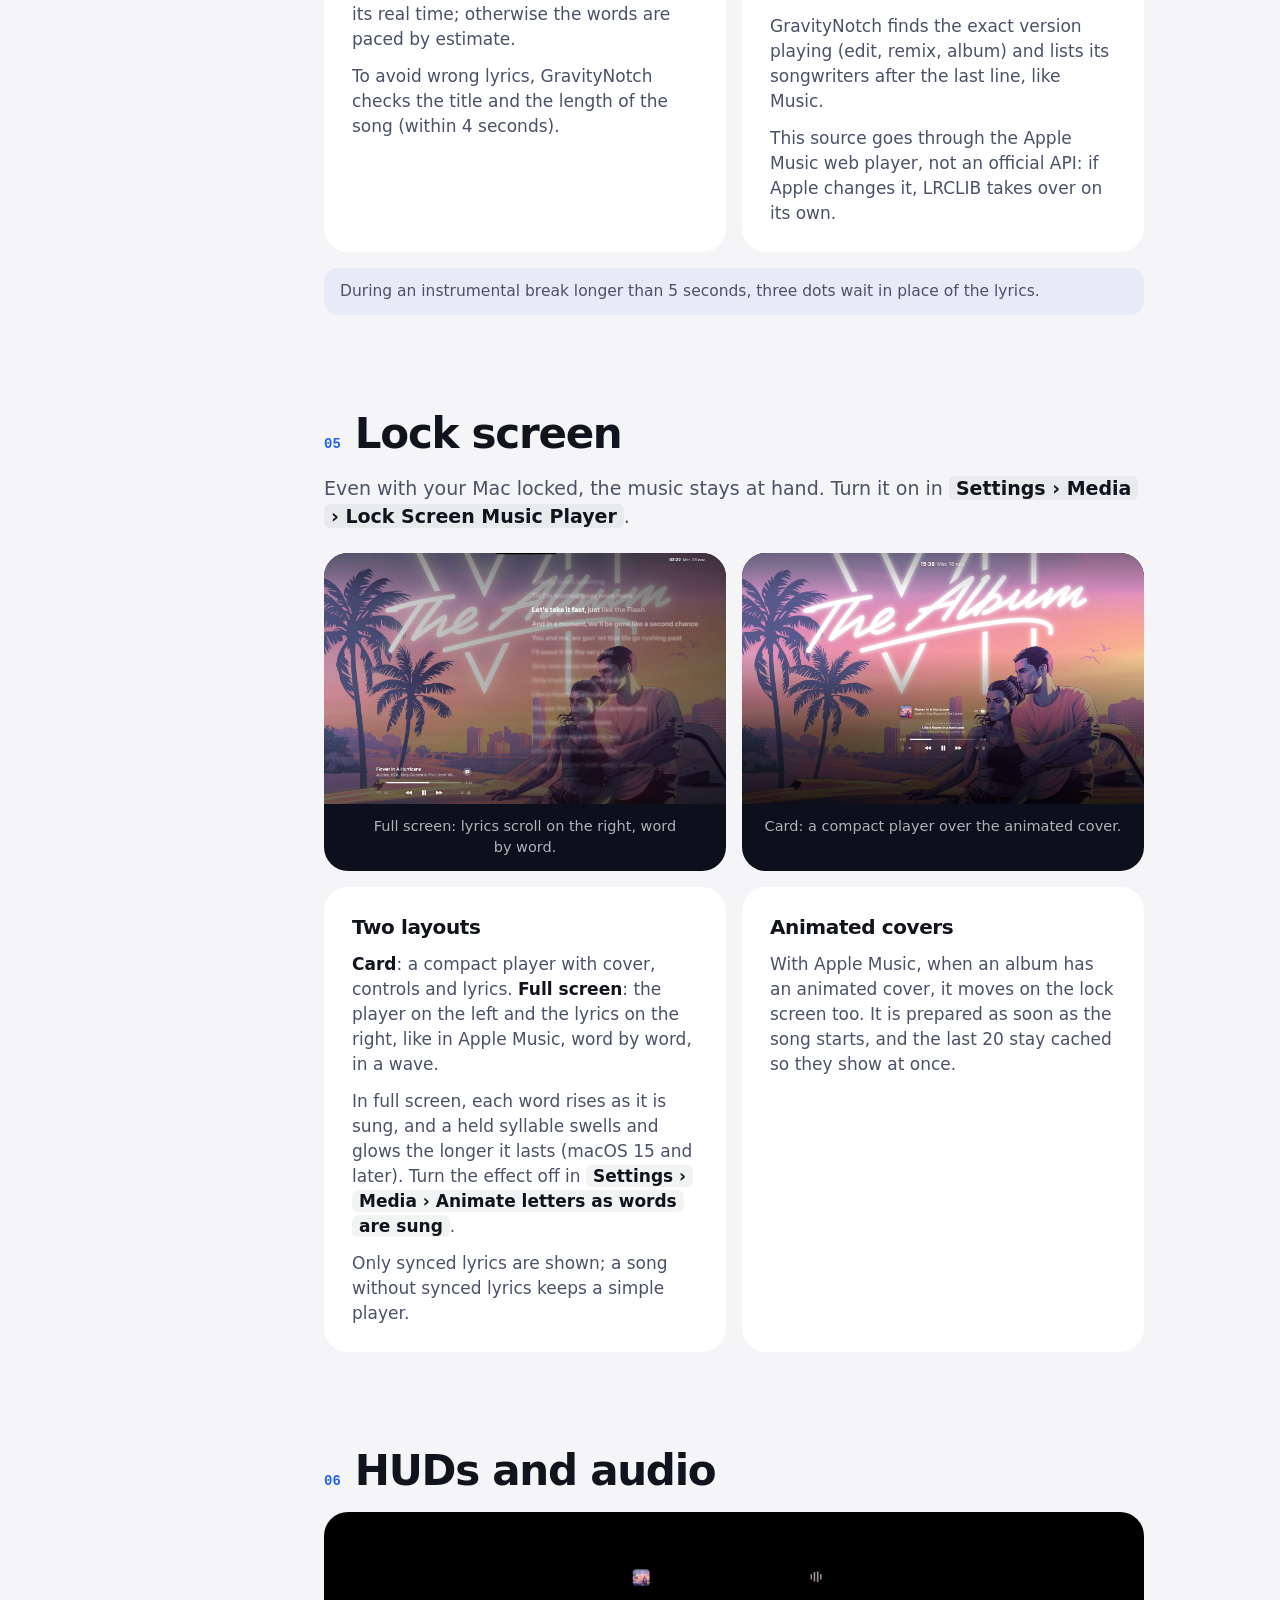
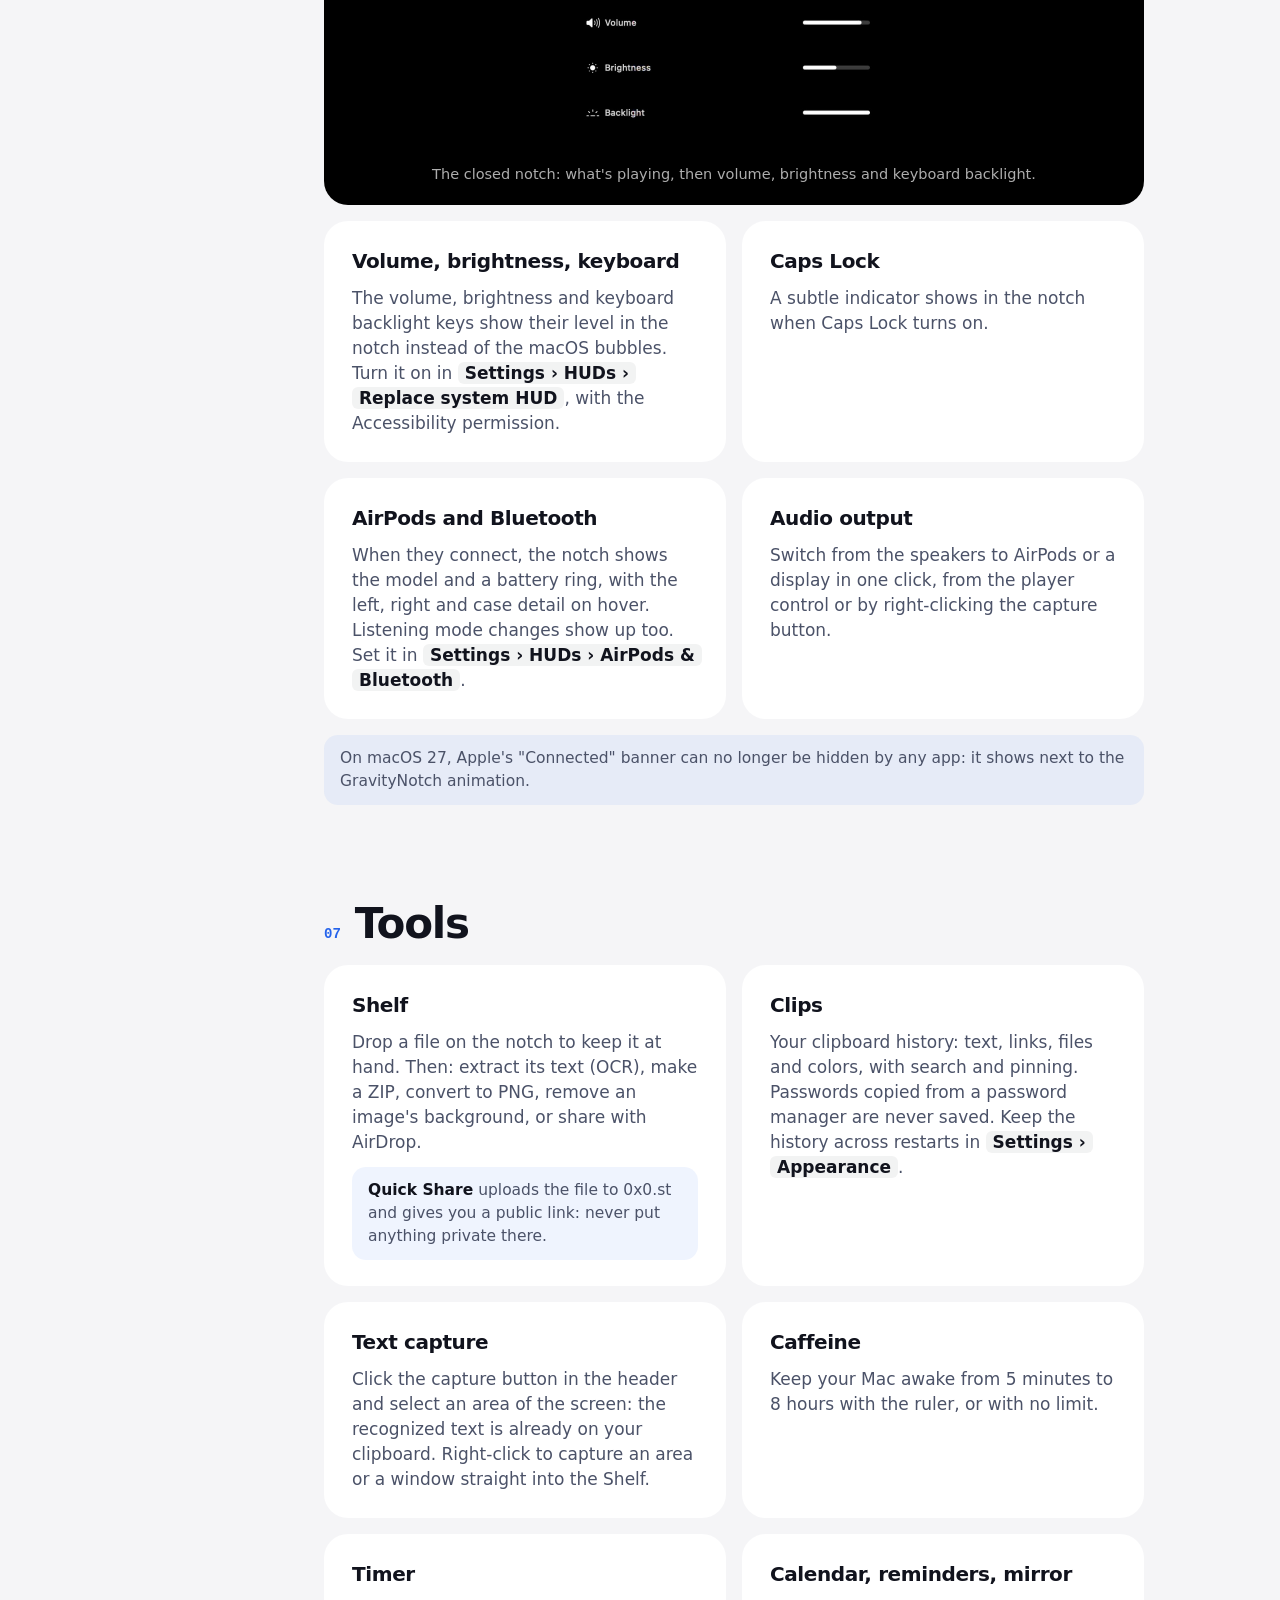
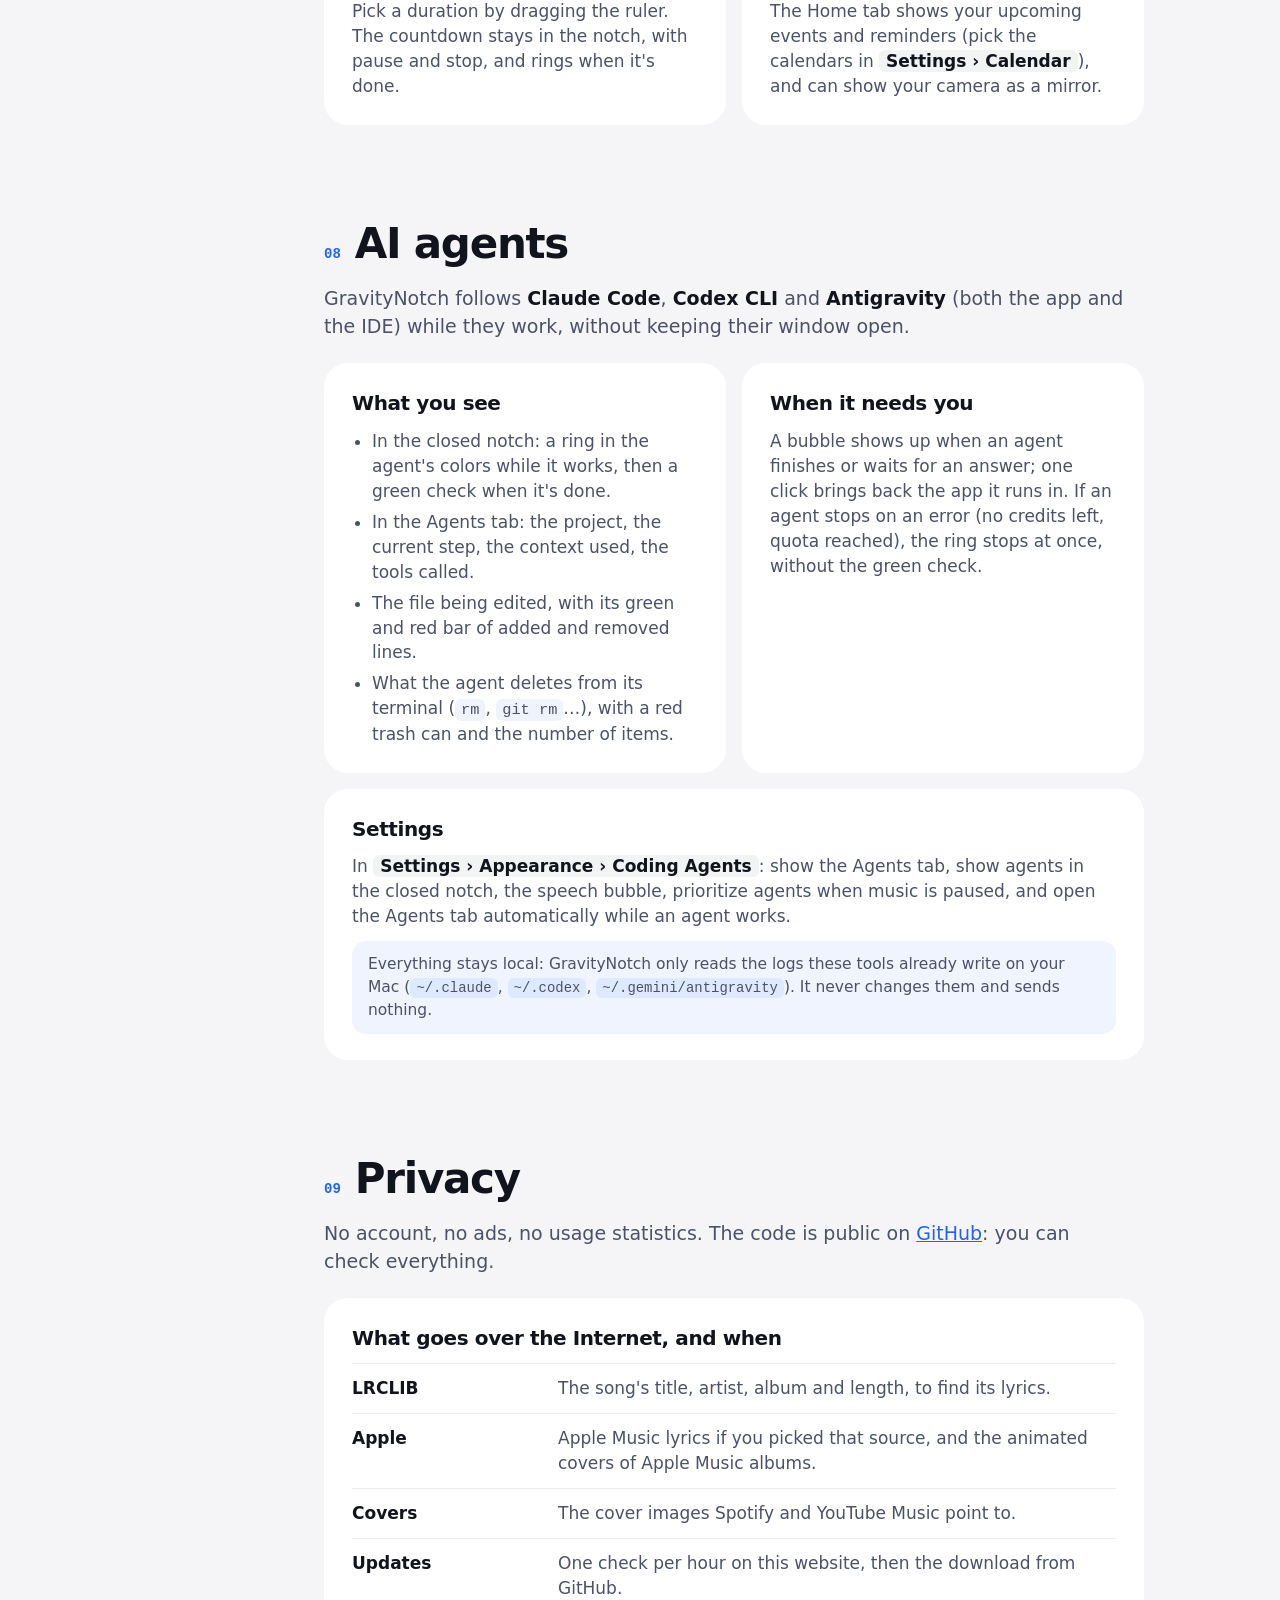
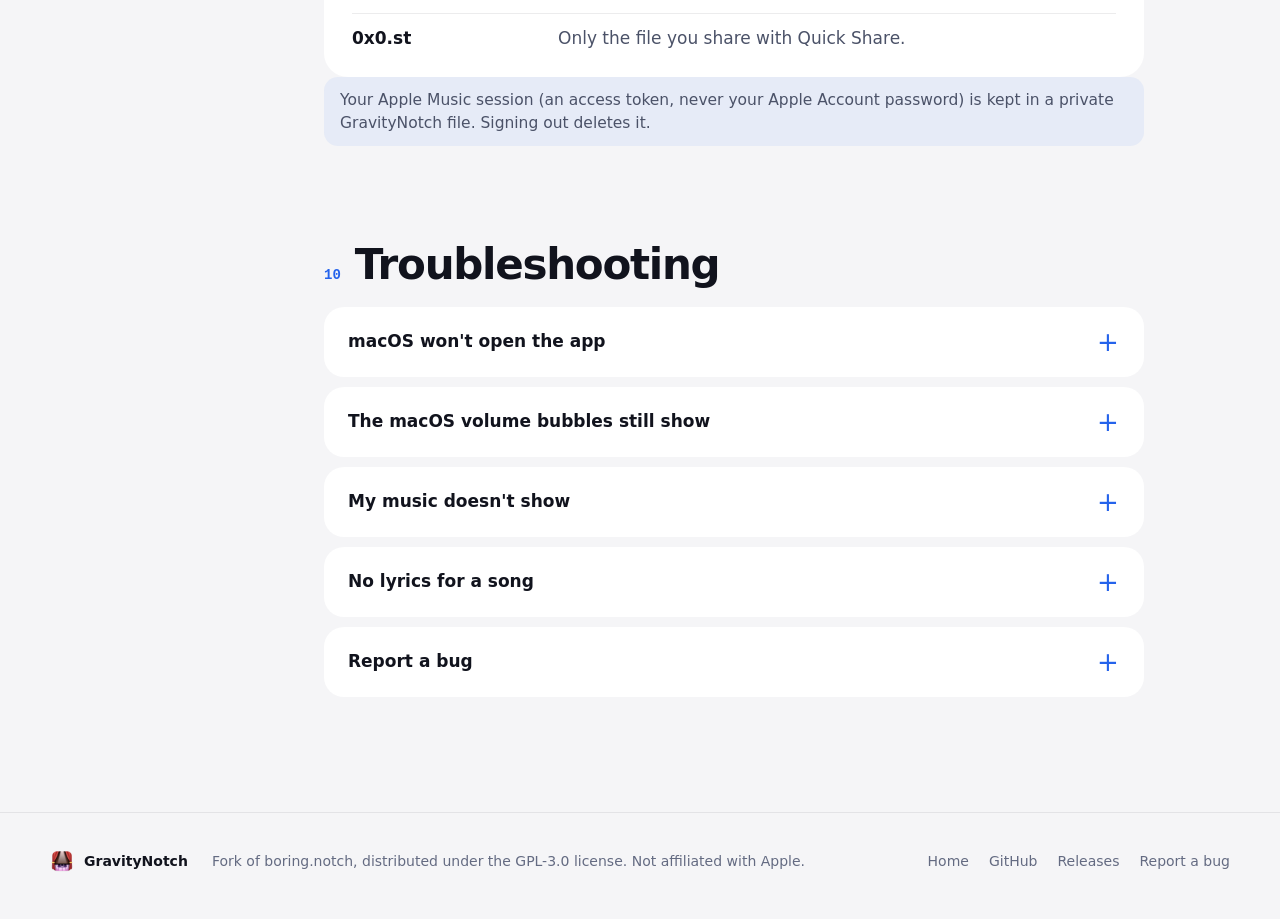
==== commit 680541ca: "fix(music): AutoMix fires on playlist tracks, mid-song launch, lock screen background - Titles regex" ====
--- a/docs/docs.html
+++ b/docs/docs.html
@@ -273,7 +273,7 @@
             <div class="doc-card">
               <h3>Transitions AutoMix</h3>
               <p>Quand l'AutoMix d'Apple Music enchaîne deux morceaux, l'encoche le montre au rythme du vrai mixage : deux anneaux entrelacés remplacent le visualiseur dans l'encoche fermée, un badge « Mixage… » apparaît sous la barre de progression du lecteur et de l'écran verrouillé, et la pochette passe en fondu à la suivante. À régler dans <span class="path">Réglages › Média › Contrôles des médias</span>, avec un bouton pour prévisualiser l'animation.</p>
-              <p>Musique annonce chaque mixage au début du morceau : si GravityNotch démarre en cours de morceau, l'animation commence au morceau suivant. La détection lit le journal système de Musique, ce qui demande un compte administrateur.</p>
+              <p>Musique annonce chaque mixage au début du morceau ; si GravityNotch démarre en cours de morceau, il retrouve l'annonce dans les 10 dernières minutes du journal. La détection lit le journal système de Musique, ce qui demande un compte administrateur.</p>
             </div>
           </div>
 
@@ -314,7 +314,7 @@
             <div class="doc-card">
               <h3>AutoMix transitions</h3>
               <p>When Apple Music AutoMix blends two songs, the notch shows it in time with the real mix: two interlocking rings replace the visualizer in the closed notch, a "Mixing…" badge shows under the progress bar of the player and the lock screen, and the cover fades into the next one. Set it in <span class="path">Settings › Media › Media controls</span>, with a button to preview the animation.</p>
-              <p>Music announces each mix when a song starts: if GravityNotch launches mid-song, the animation starts with the next song. Detection reads the Music app's system log, which needs an administrator account.</p>
+              <p>Music announces each mix when a song starts; if GravityNotch launches mid-song, it finds that announcement in the last 10 minutes of the log. Detection reads the Music app's system log, which needs an administrator account.</p>
             </div>
           </div>
         </section>
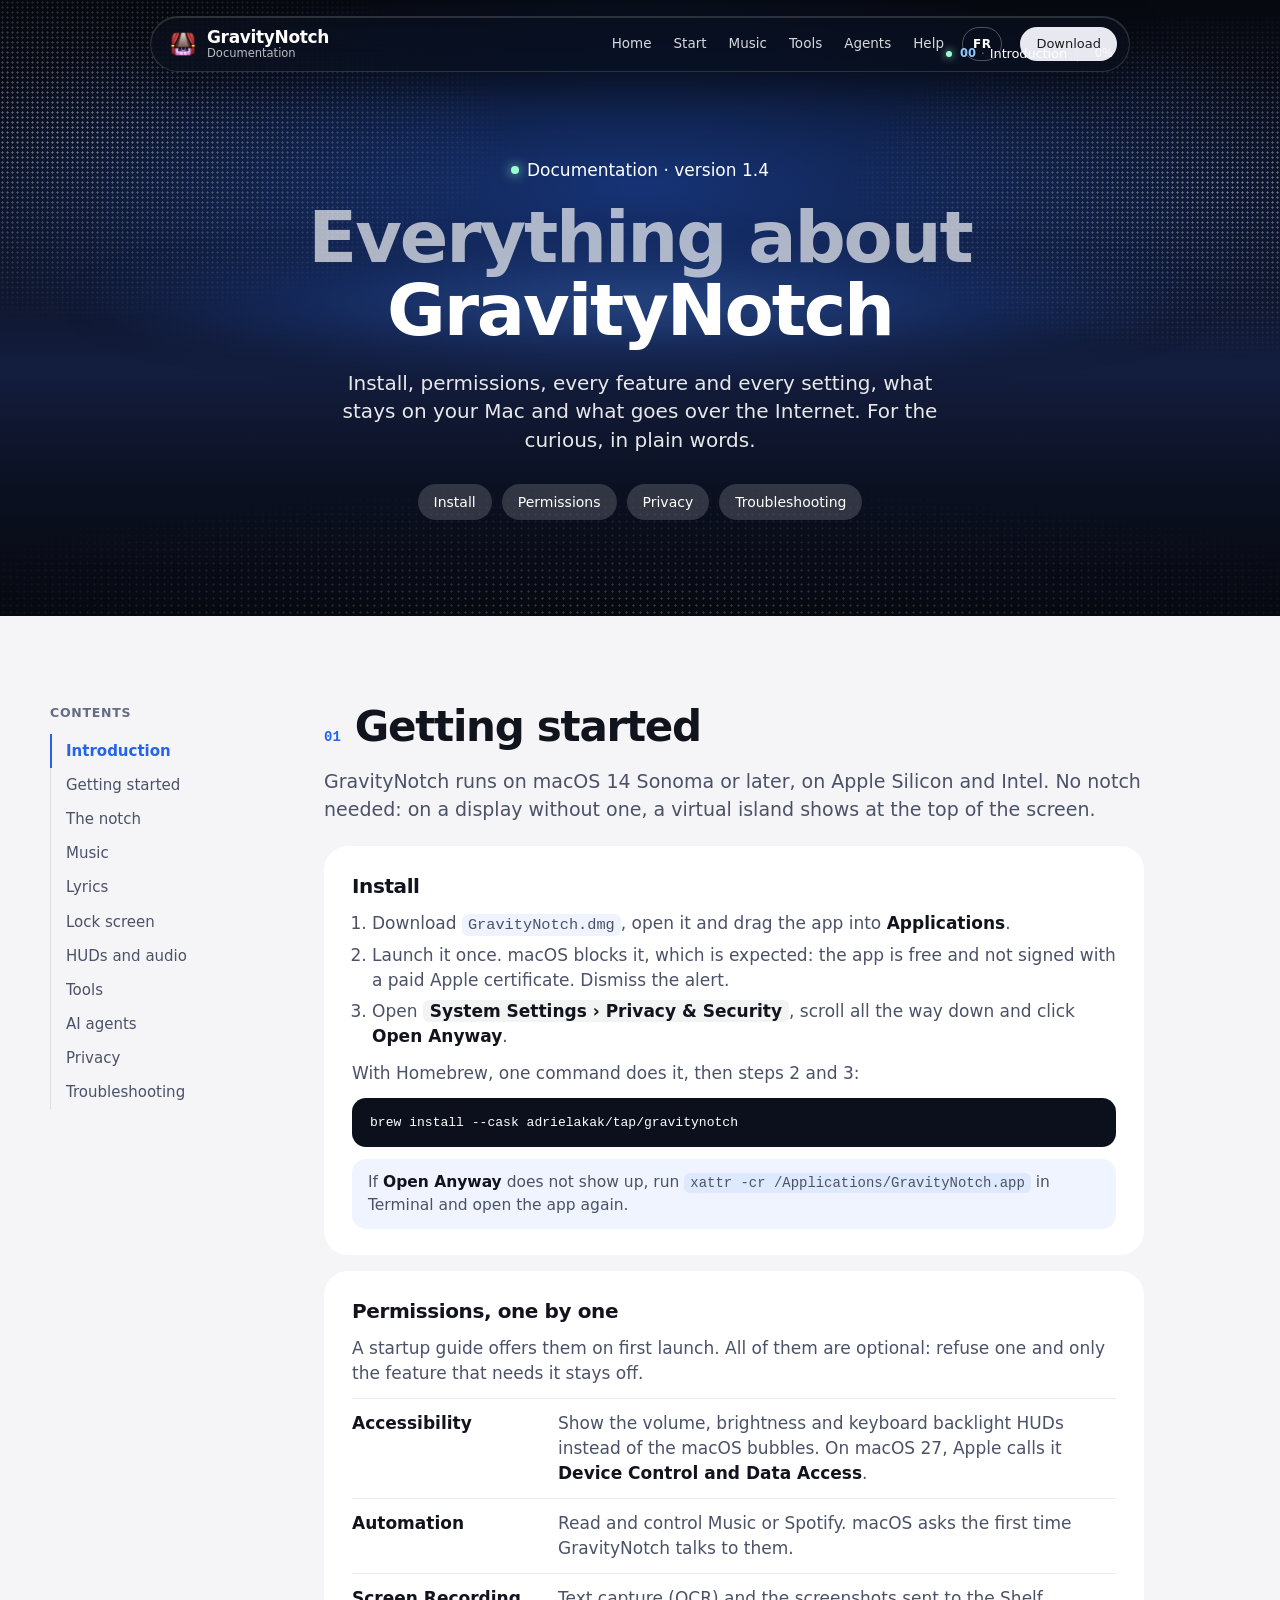
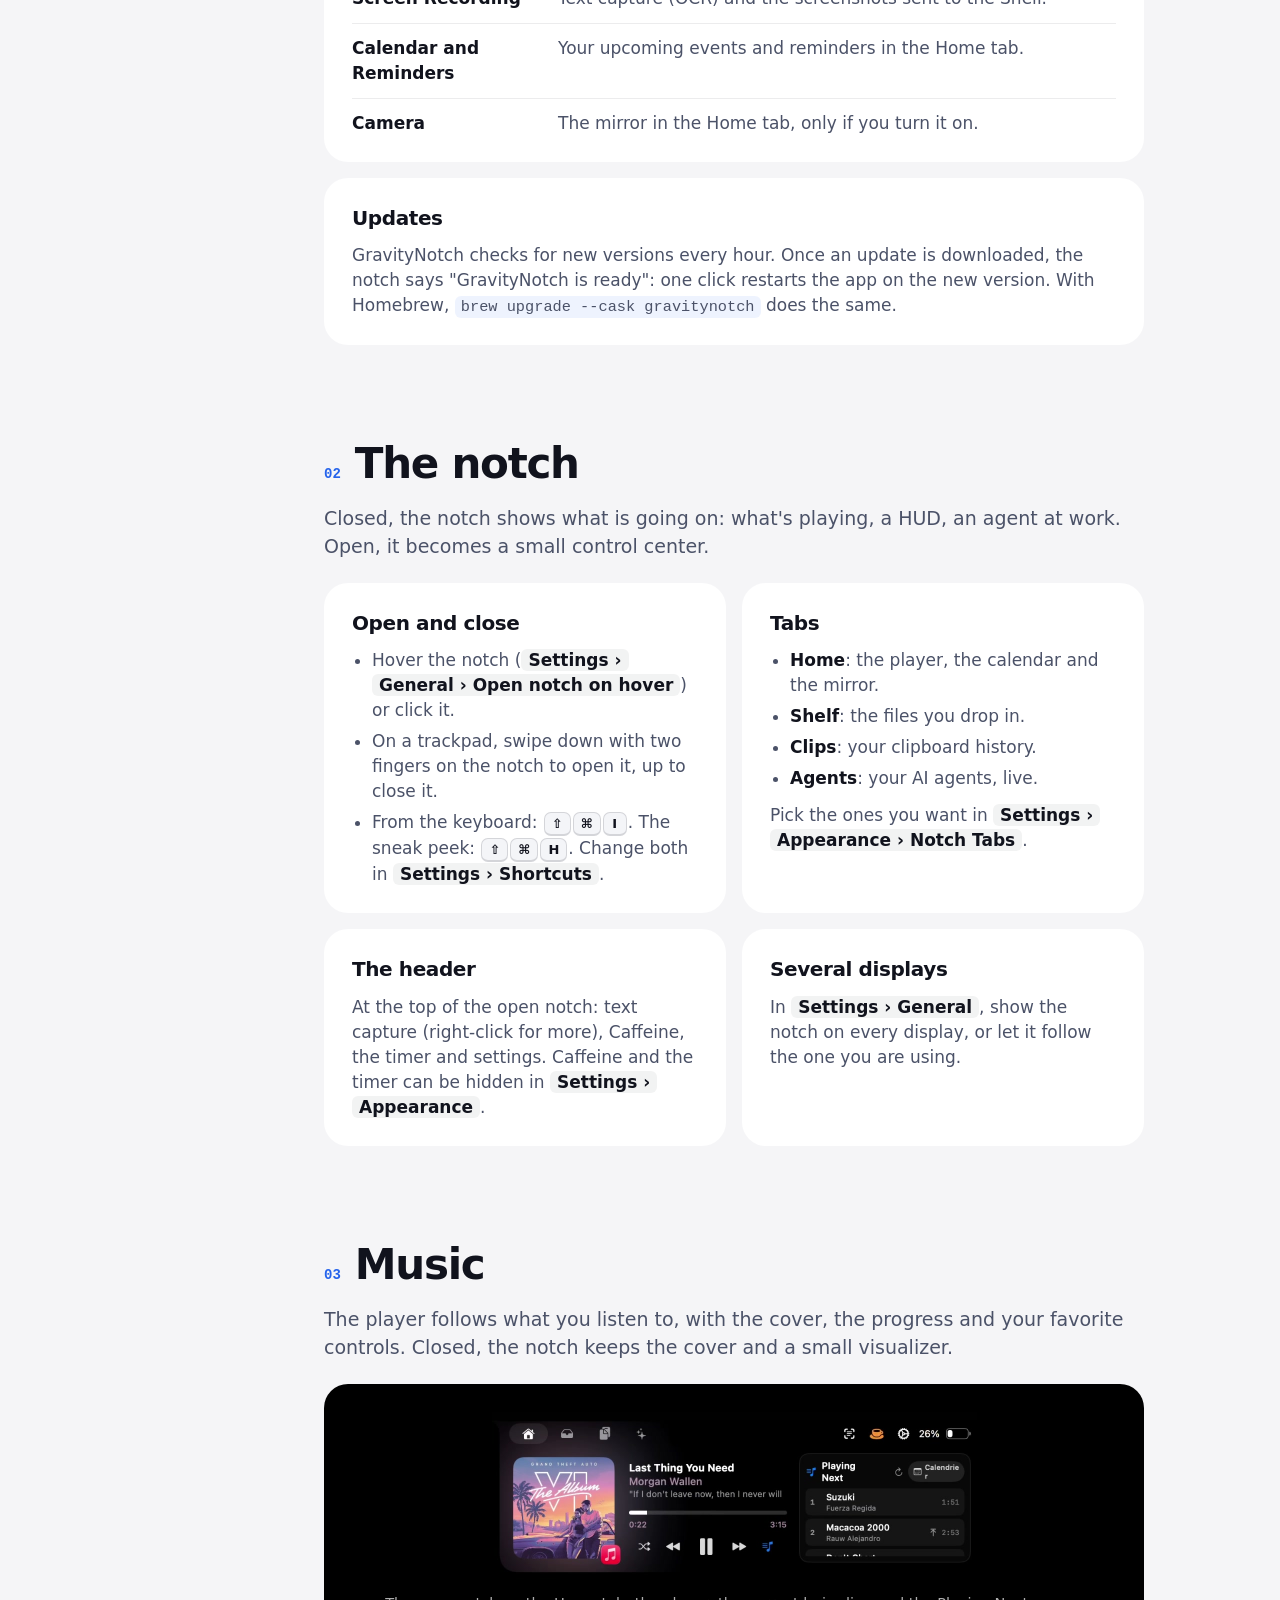
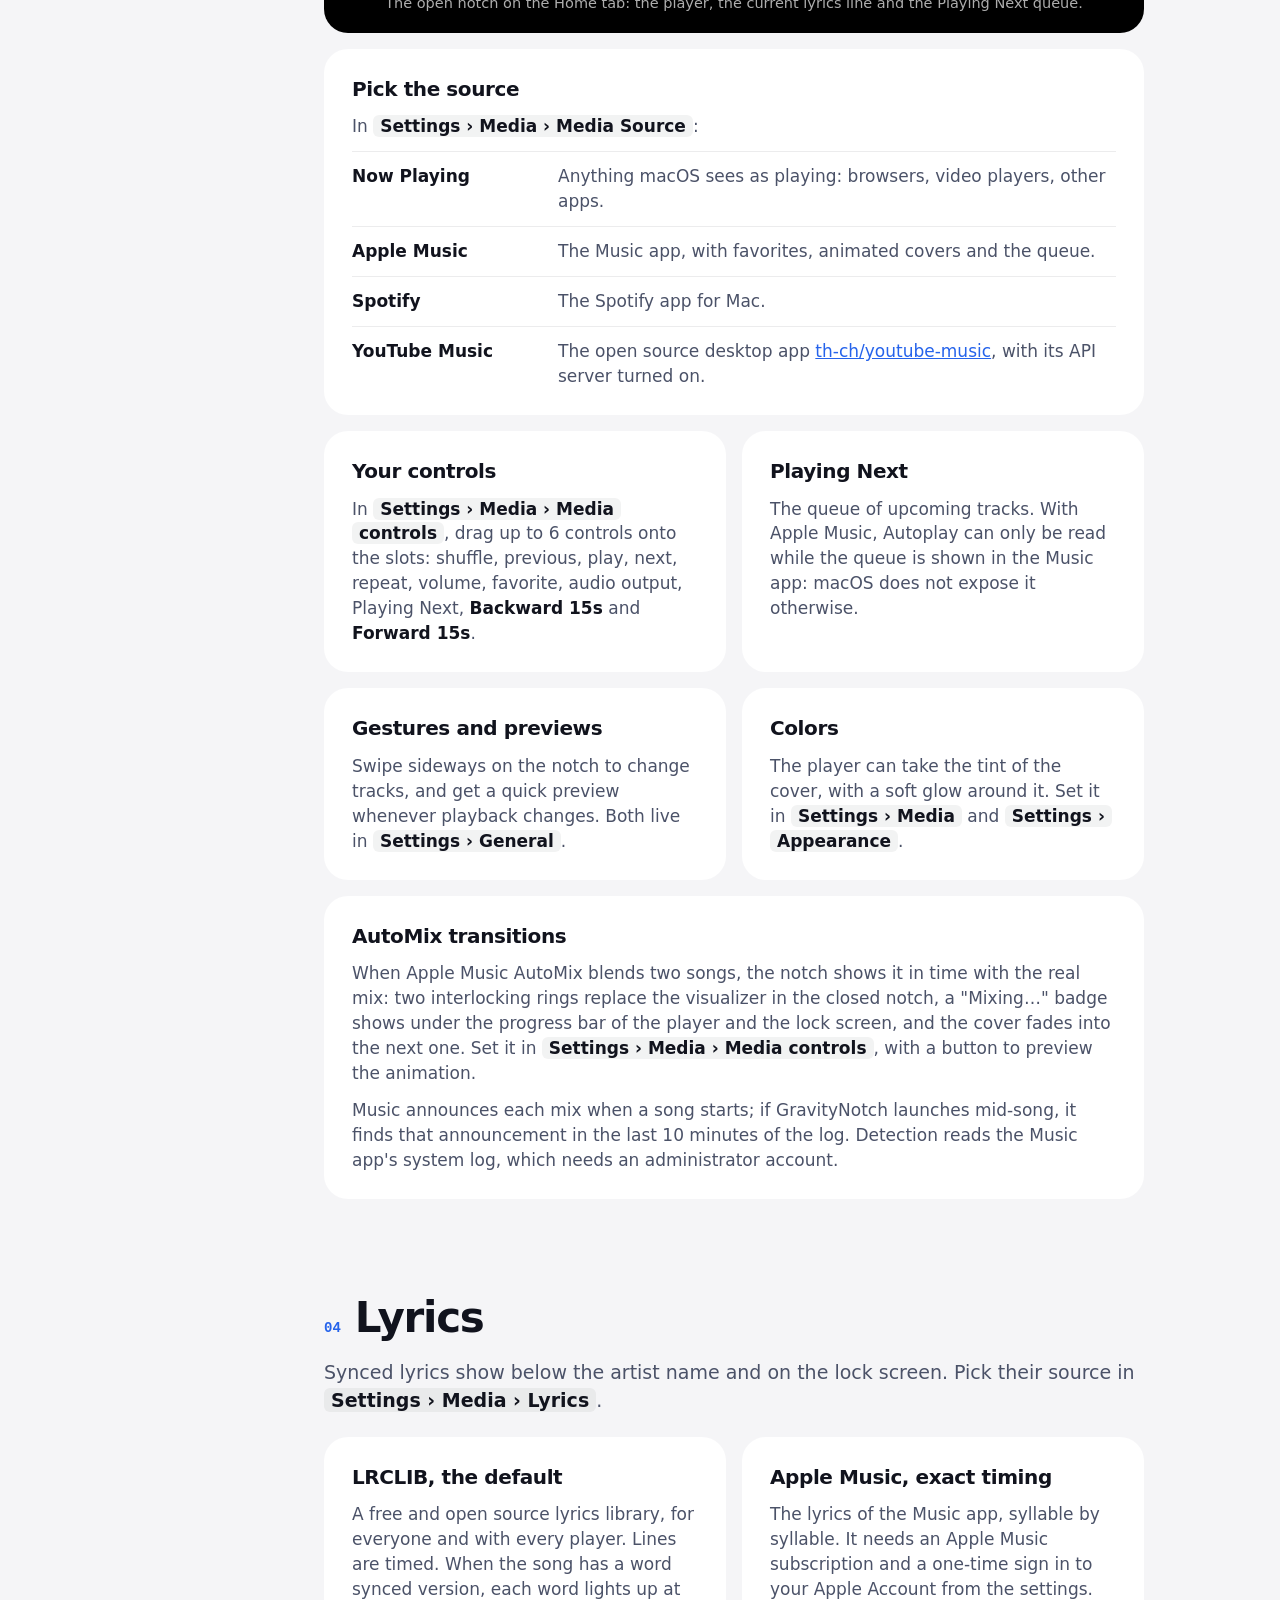
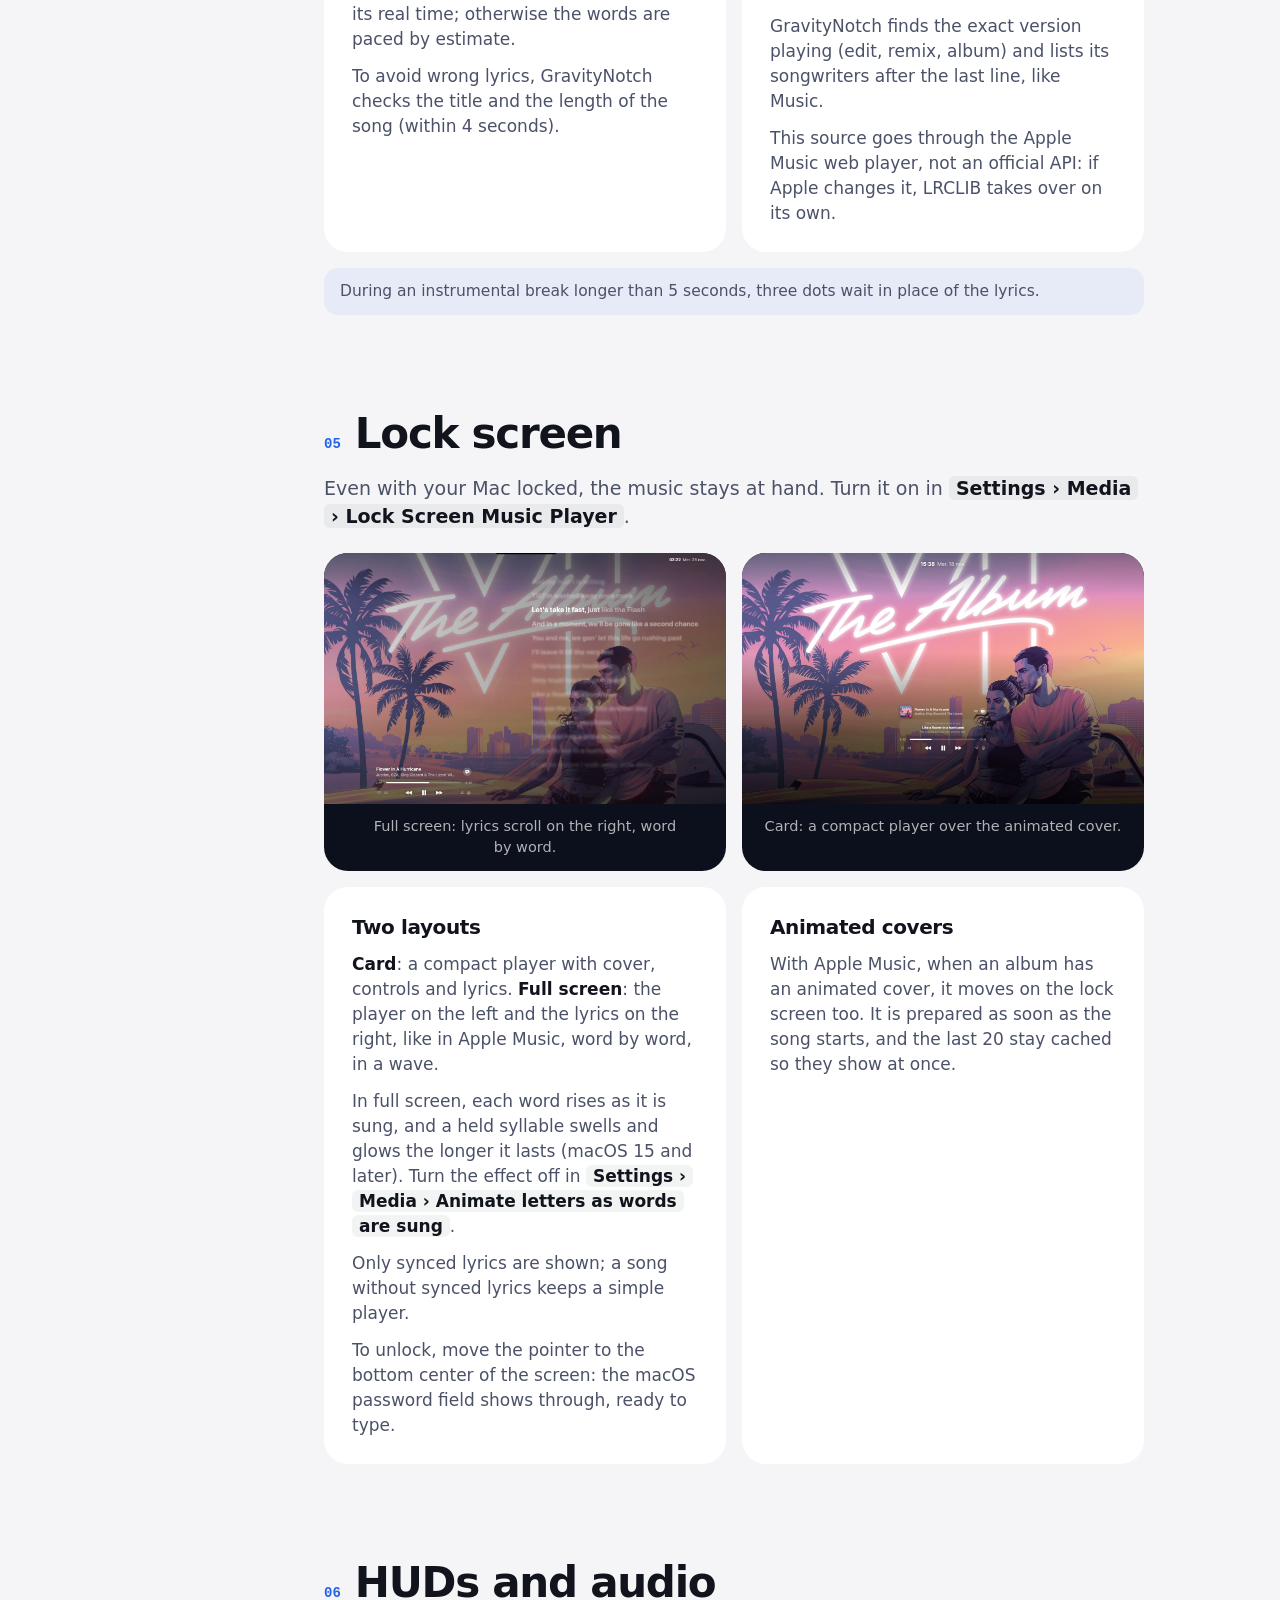
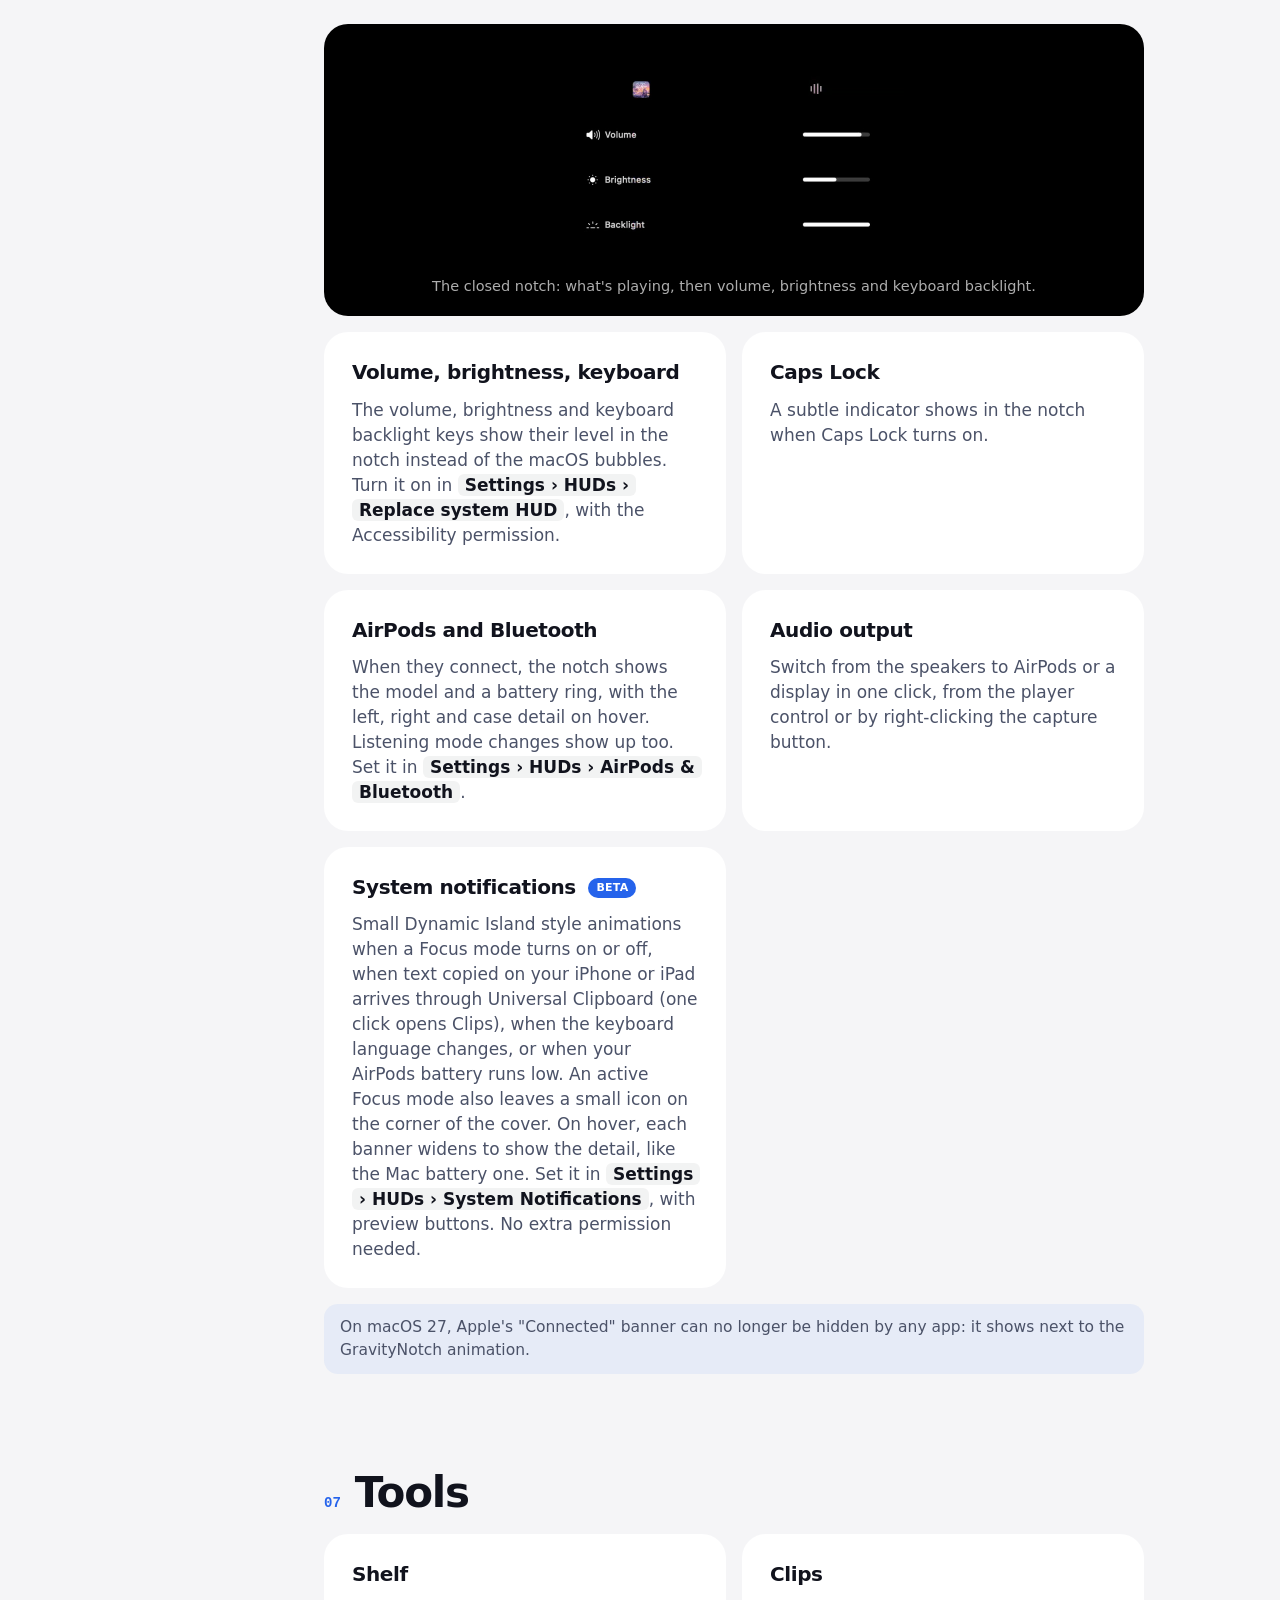
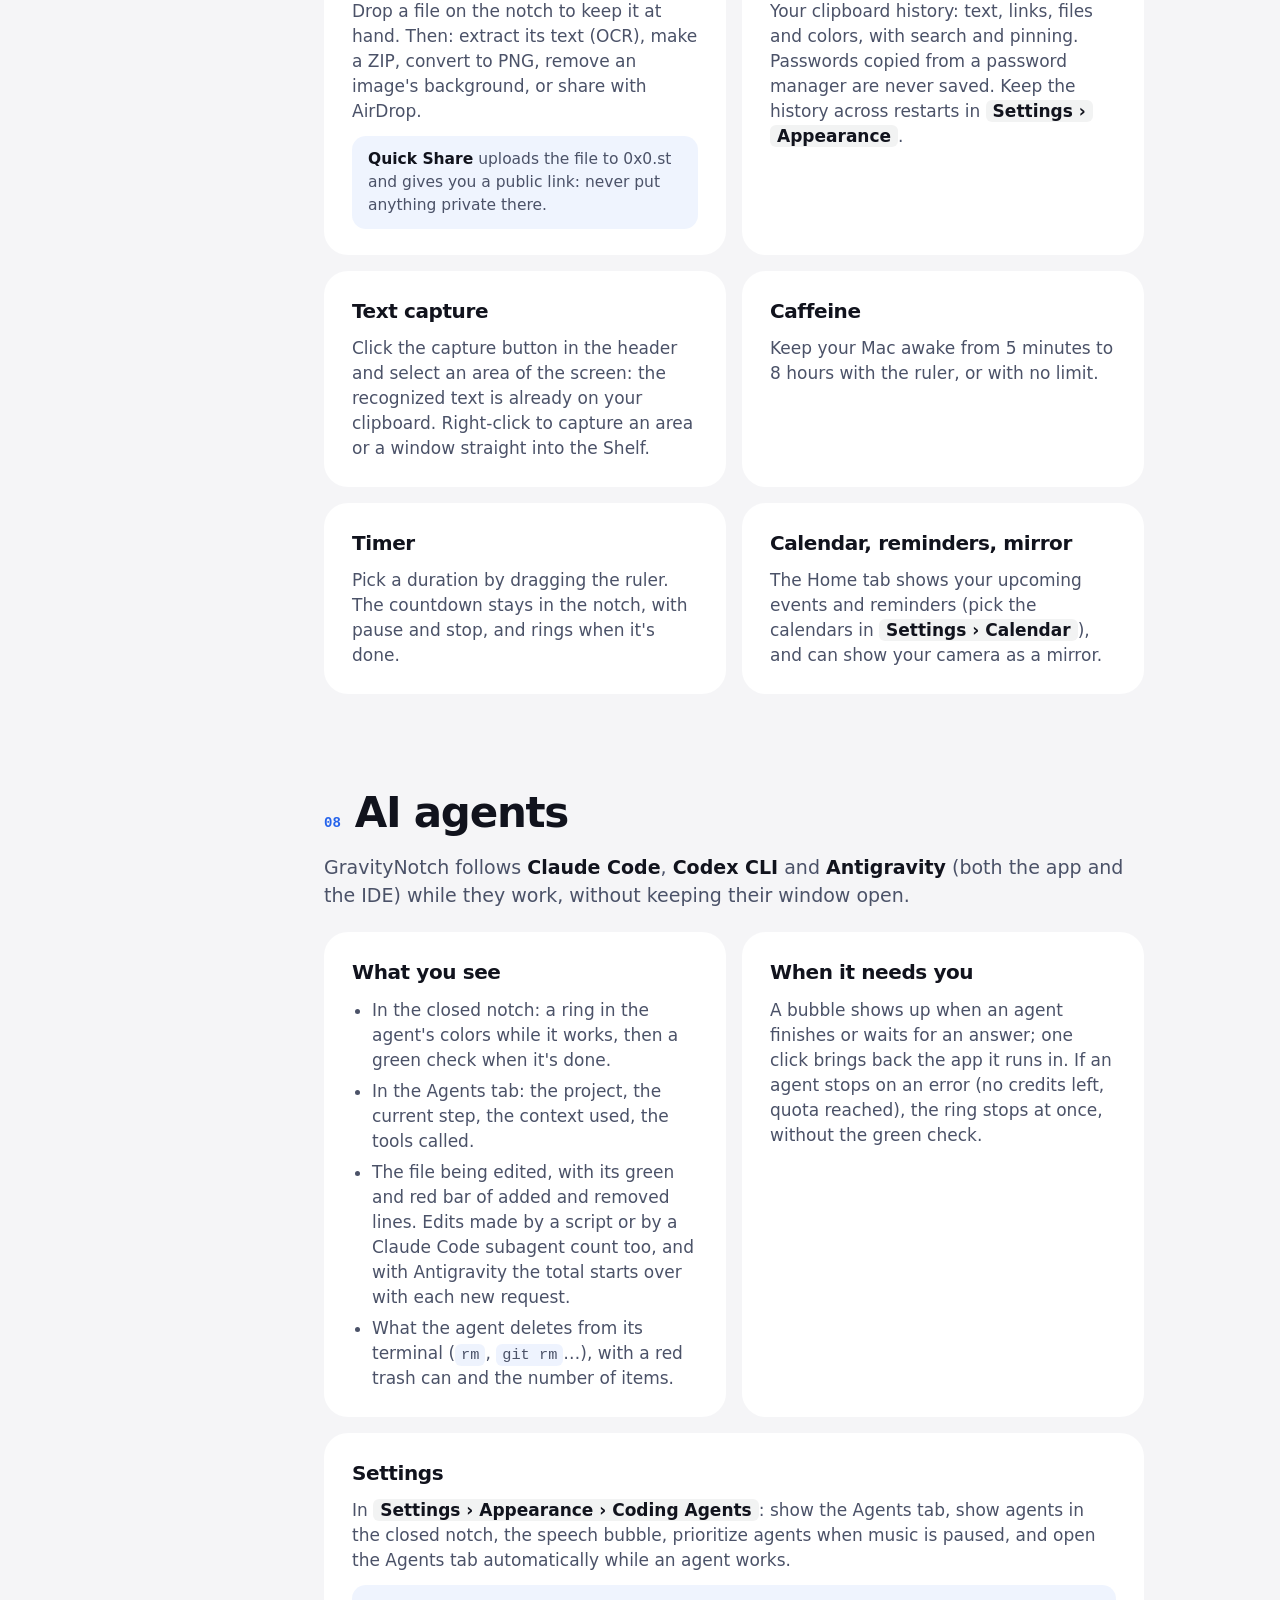
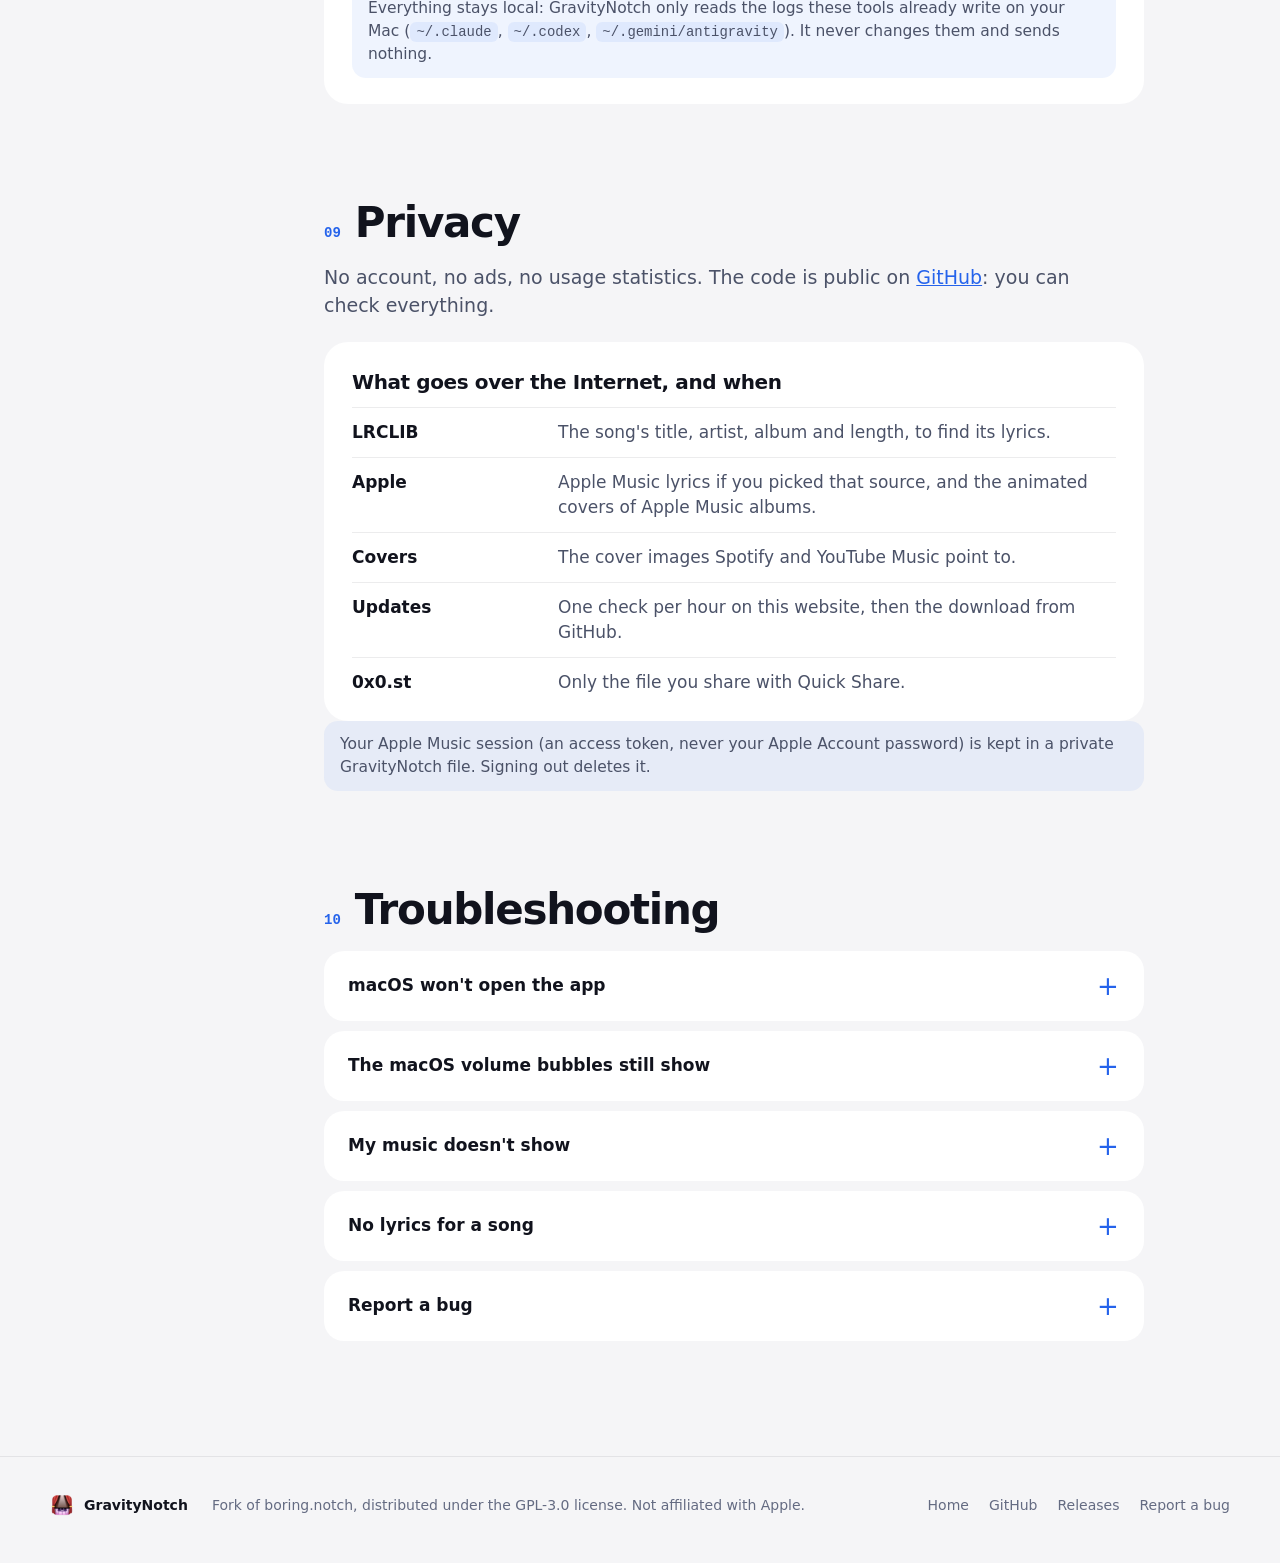
==== commit 3cff4af5: "feat: system notifications, hover banners, lock screen unlock zone, agent diffs - System notificatio" ====
--- a/docs/docs.html
+++ b/docs/docs.html
@@ -13,7 +13,7 @@
   <meta property="og:image" content="https://adrielakak.github.io/GravityNotch/assets/og-preview.jpg">
   <meta name="twitter:card" content="summary_large_image">
   <link rel="icon" type="image/png" href="assets/favicon.png">
-  <link rel="stylesheet" href="styles.css?v=13">
+  <link rel="stylesheet" href="styles.css?v=14">
   <script>document.documentElement.classList.add("js", "at-hero");</script>
 </head>
 <body class="docs-page">
@@ -382,6 +382,7 @@
                 <p><b>Carte</b> : un lecteur compact avec pochette, commandes et paroles. <b>Plein écran</b> : le lecteur à gauche et les paroles à droite, comme dans Apple Music, mot par mot et en vague.</p>
                 <p>En plein écran, chaque mot se soulève quand il est chanté, et une syllabe tenue gonfle et brille d'autant plus qu'elle dure (macOS 15 et plus). L'effet se coupe dans <span class="path">Réglages › Média › Animer les lettres au fil du chant</span>.</p>
                 <p>Seules les paroles synchronisées s'affichent ; un morceau sans paroles synchronisées garde un lecteur simple.</p>
+                <p>Pour déverrouiller, approchez le pointeur du bas de l'écran, au centre : le champ de mot de passe de macOS apparaît à travers l'affichage, prêt à taper.</p>
               </div>
               <div class="doc-card">
                 <h3>Pochettes animées</h3>
@@ -408,6 +409,7 @@
                 <p><b>Card</b>: a compact player with cover, controls and lyrics. <b>Full screen</b>: the player on the left and the lyrics on the right, like in Apple Music, word by word, in a wave.</p>
                 <p>In full screen, each word rises as it is sung, and a held syllable swells and glows the longer it lasts (macOS 15 and later). Turn the effect off in <span class="path">Settings › Media › Animate letters as words are sung</span>.</p>
                 <p>Only synced lyrics are shown; a song without synced lyrics keeps a simple player.</p>
+                <p>To unlock, move the pointer to the bottom center of the screen: the macOS password field shows through, ready to type.</p>
               </div>
               <div class="doc-card">
                 <h3>Animated covers</h3>
@@ -443,6 +445,10 @@
                 <h3>Sortie audio</h3>
                 <p>Passez des haut-parleurs aux AirPods ou à un écran en un clic, depuis la commande du lecteur ou le clic droit sur le bouton de capture.</p>
               </div>
+              <div class="doc-card">
+                <h3>Notifications système <span class="doc-badge">bêta</span></h3>
+                <p>De petites animations façon Dynamic Island quand un mode Concentration s'active ou se coupe, quand un texte copié sur l'iPhone ou l'iPad arrive par le Presse-papiers universel (un clic ouvre Clips), quand la langue du clavier change, ou quand la batterie de vos AirPods est faible. Un mode Concentration actif laisse aussi une petite icône au coin de la pochette. Au survol, chaque bannière s'élargit pour donner le détail, comme celle de la batterie du Mac. À régler dans <span class="path">Réglages › HUDs › Notifications système</span>, avec des boutons d'aperçu. Aucune autorisation en plus.</p>
+              </div>
             </div>
             <p class="doc-note">Sous macOS 27, la bannière «&nbsp;Connectés&nbsp;» d'Apple ne peut plus être masquée par aucune app : elle s'affiche à côté de l'animation de GravityNotch.</p>
           </div>
@@ -469,6 +475,10 @@
                 <h3>Audio output</h3>
                 <p>Switch from the speakers to AirPods or a display in one click, from the player control or by right-clicking the capture button.</p>
               </div>
+              <div class="doc-card">
+                <h3>System notifications <span class="doc-badge">beta</span></h3>
+                <p>Small Dynamic Island style animations when a Focus mode turns on or off, when text copied on your iPhone or iPad arrives through Universal Clipboard (one click opens Clips), when the keyboard language changes, or when your AirPods battery runs low. An active Focus mode also leaves a small icon on the corner of the cover. On hover, each banner widens to show the detail, like the Mac battery one. Set it in <span class="path">Settings › HUDs › System Notifications</span>, with preview buttons. No extra permission needed.</p>
+              </div>
             </div>
             <p class="doc-note">On macOS 27, Apple's "Connected" banner can no longer be hidden by any app: it shows next to the GravityNotch animation.</p>
           </div>
@@ -551,7 +561,7 @@
                 <ul>
                   <li>Dans l'encoche fermée : un anneau aux couleurs de l'agent tant qu'il travaille, puis une coche verte quand il a fini.</li>
                   <li>Dans l'onglet Agents : le projet, l'étape en cours, le contexte utilisé, les outils appelés.</li>
-                  <li>Le fichier en train d'être modifié, avec sa barre verte et rouge de lignes ajoutées et supprimées.</li>
+                  <li>Le fichier en train d'être modifié, avec sa barre verte et rouge de lignes ajoutées et supprimées. Les modifications faites par un script ou par un sous-agent de Claude Code comptent aussi, et avec Antigravity le total repart de zéro à chaque nouvelle demande.</li>
                   <li>Ce que l'agent supprime depuis son terminal (<code>rm</code>, <code>git rm</code>…), avec une corbeille rouge et le nombre d'éléments.</li>
                 </ul>
               </div>
@@ -575,7 +585,7 @@
                 <ul>
                   <li>In the closed notch: a ring in the agent's colors while it works, then a green check when it's done.</li>
                   <li>In the Agents tab: the project, the current step, the context used, the tools called.</li>
-                  <li>The file being edited, with its green and red bar of added and removed lines.</li>
+                  <li>The file being edited, with its green and red bar of added and removed lines. Edits made by a script or by a Claude Code subagent count too, and with Antigravity the total starts over with each new request.</li>
                   <li>What the agent deletes from its terminal (<code>rm</code>, <code>git rm</code>…), with a red trash can and the number of items.</li>
                 </ul>
               </div>
--- a/docs/styles.css
+++ b/docs/styles.css
@@ -837,6 +837,7 @@
 .doc-grid > .doc-card { margin-top: 0; }
 .doc-card { background: #fff; border-radius: var(--radius-tile); padding: 26px 28px; scroll-margin-top: 96px; }
 .doc-card h3 { margin: 0 0 10px; font-family: var(--font-display); font-size: 20px; font-weight: 600; letter-spacing: -0.02em; }
+.doc-badge { display: inline-block; margin-left: 6px; padding: 2px 8px; border-radius: 999px; background: var(--ultra); color: #fff; font-size: 11px; font-weight: 600; letter-spacing: 0.02em; text-transform: uppercase; vertical-align: 3px; }
 .doc-card p, .doc-card ul, .doc-card ol { margin: 0 0 12px; color: var(--ink-2); }
 .doc-card > :last-child { margin-bottom: 0; }
 .doc-card ul, .doc-card ol { padding-left: 20px; }
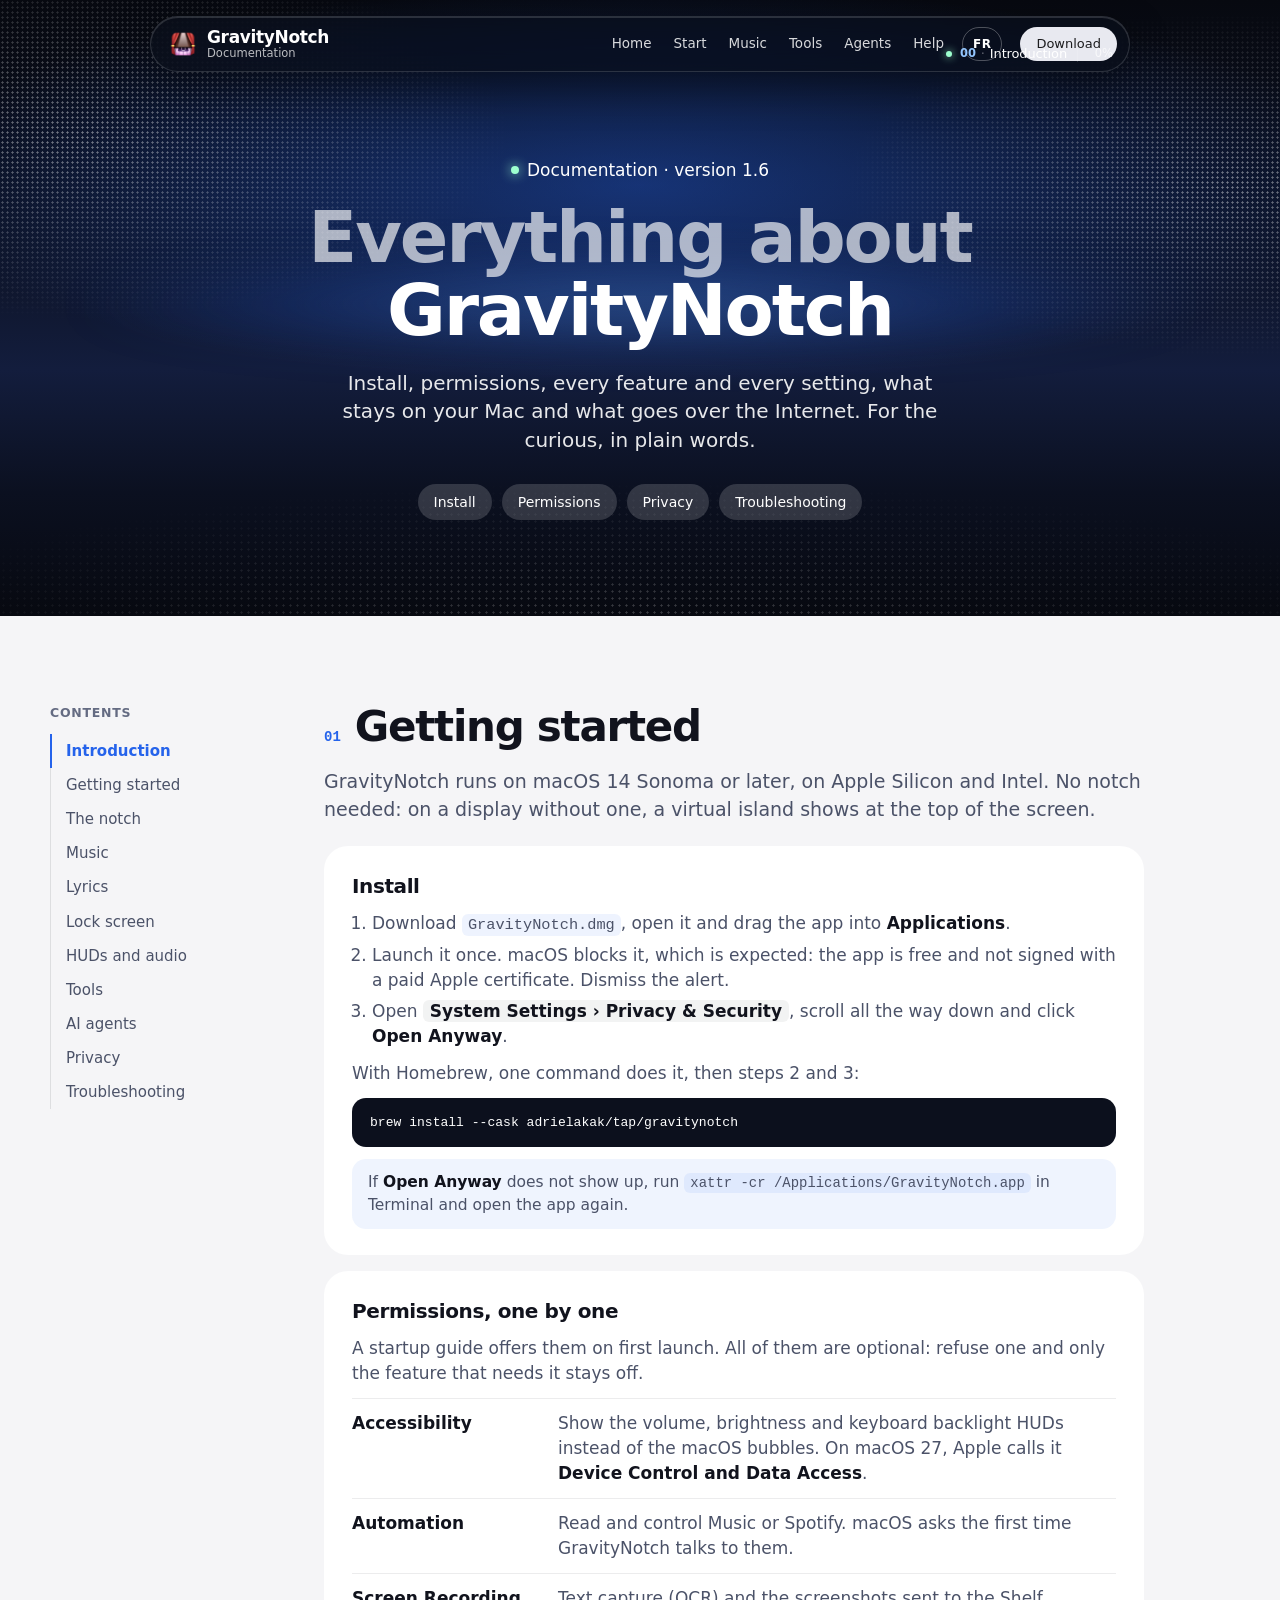
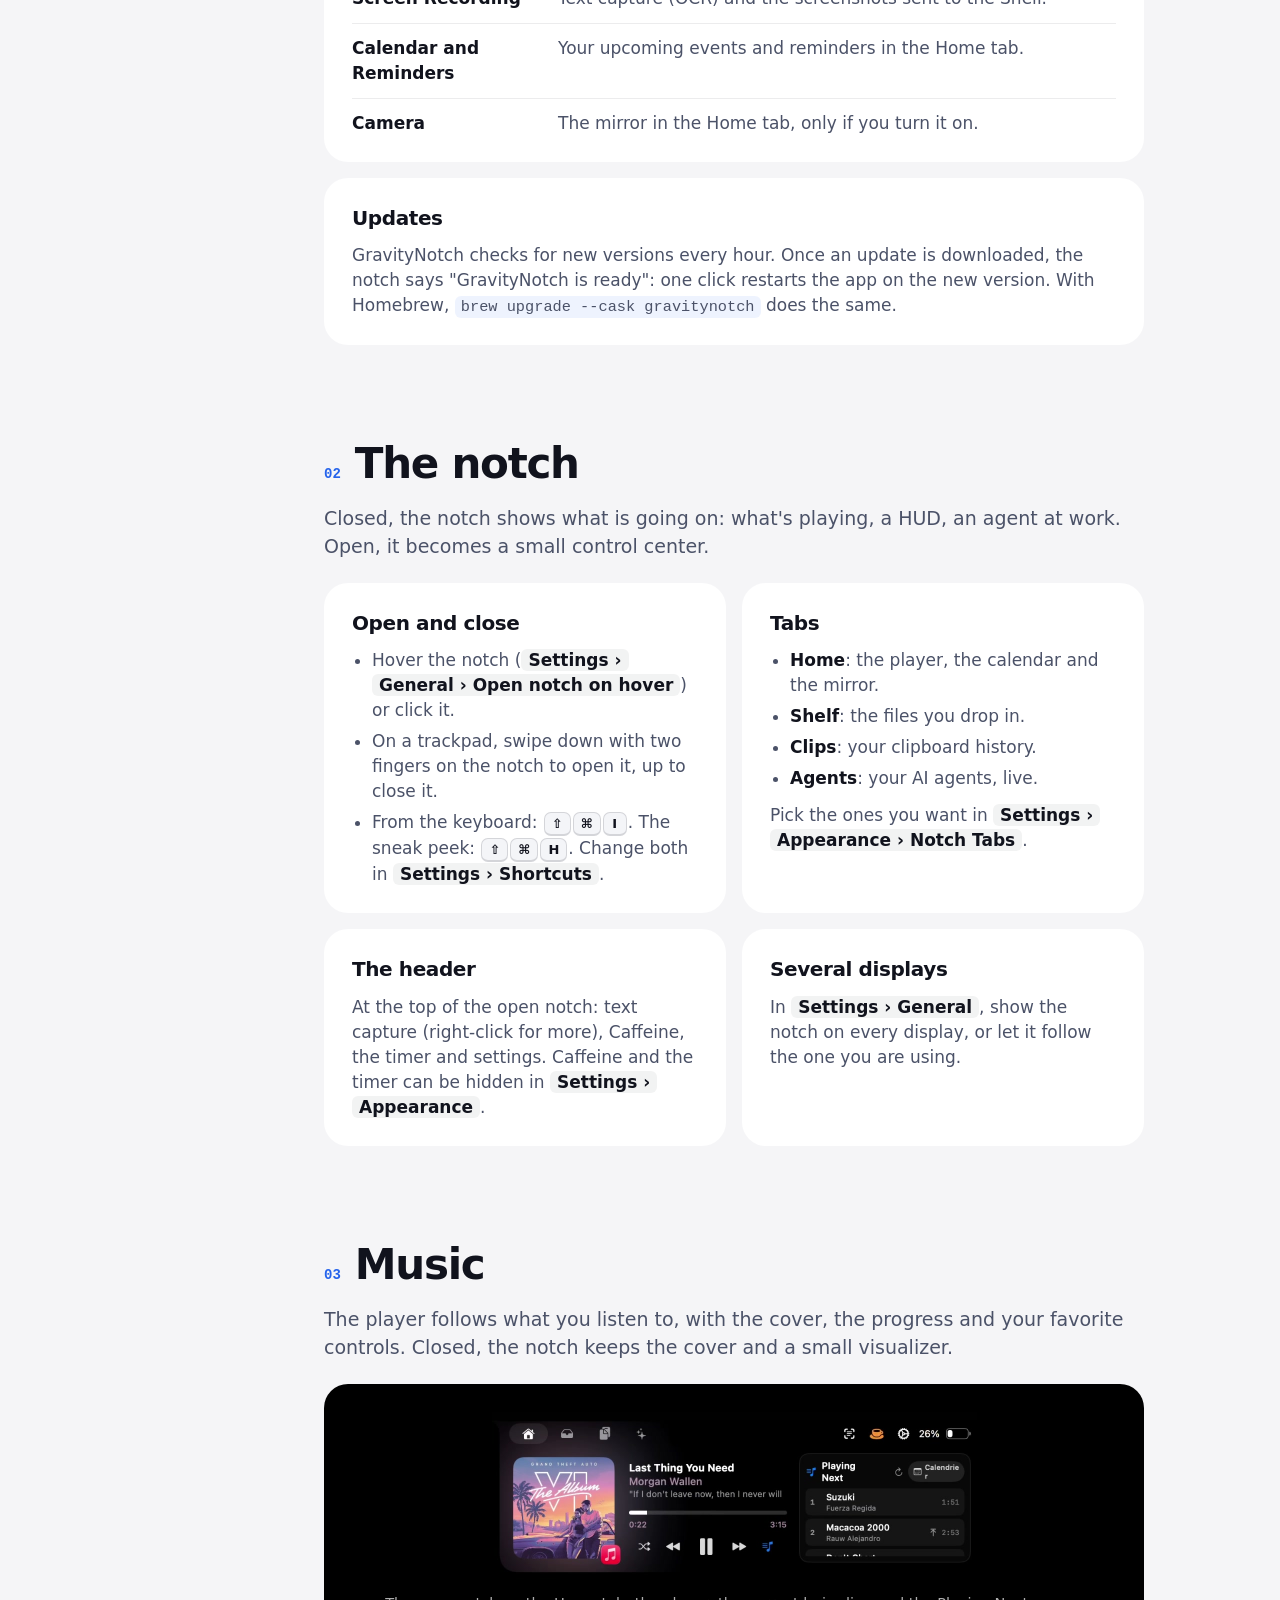
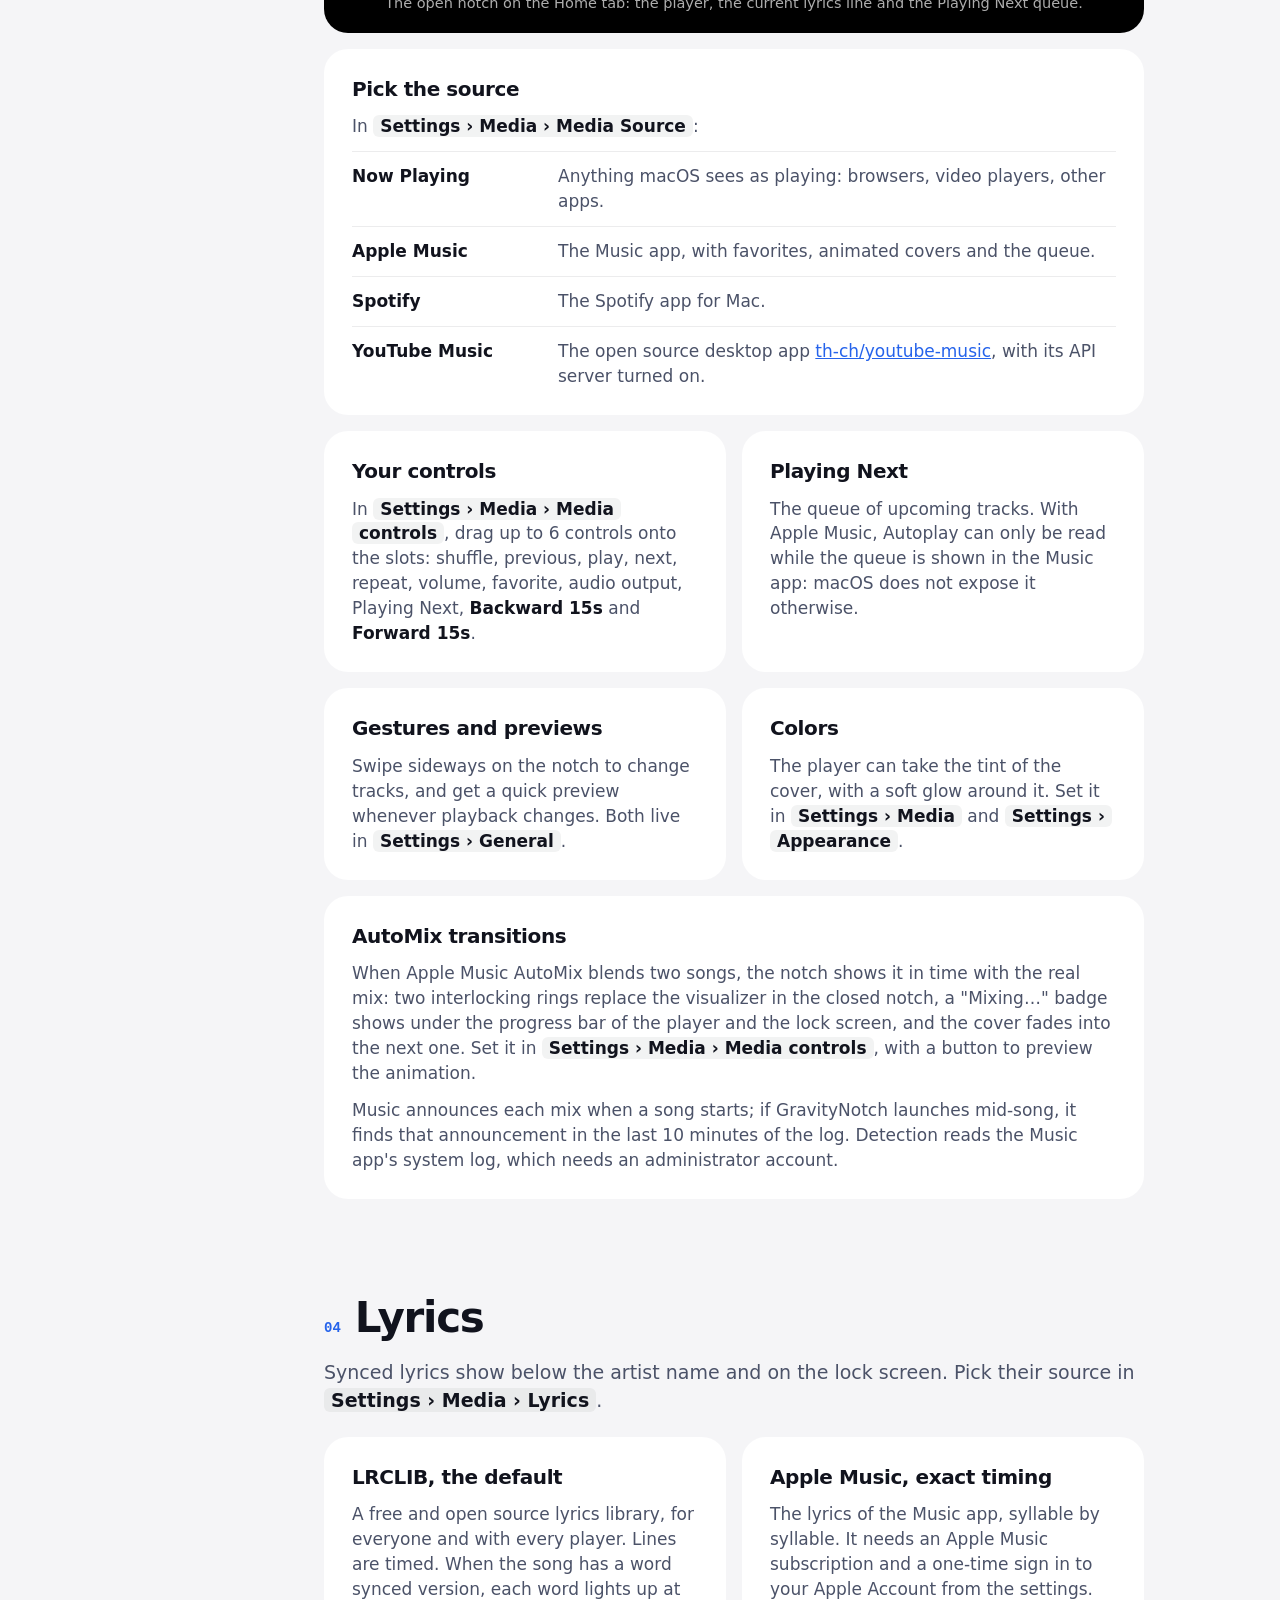
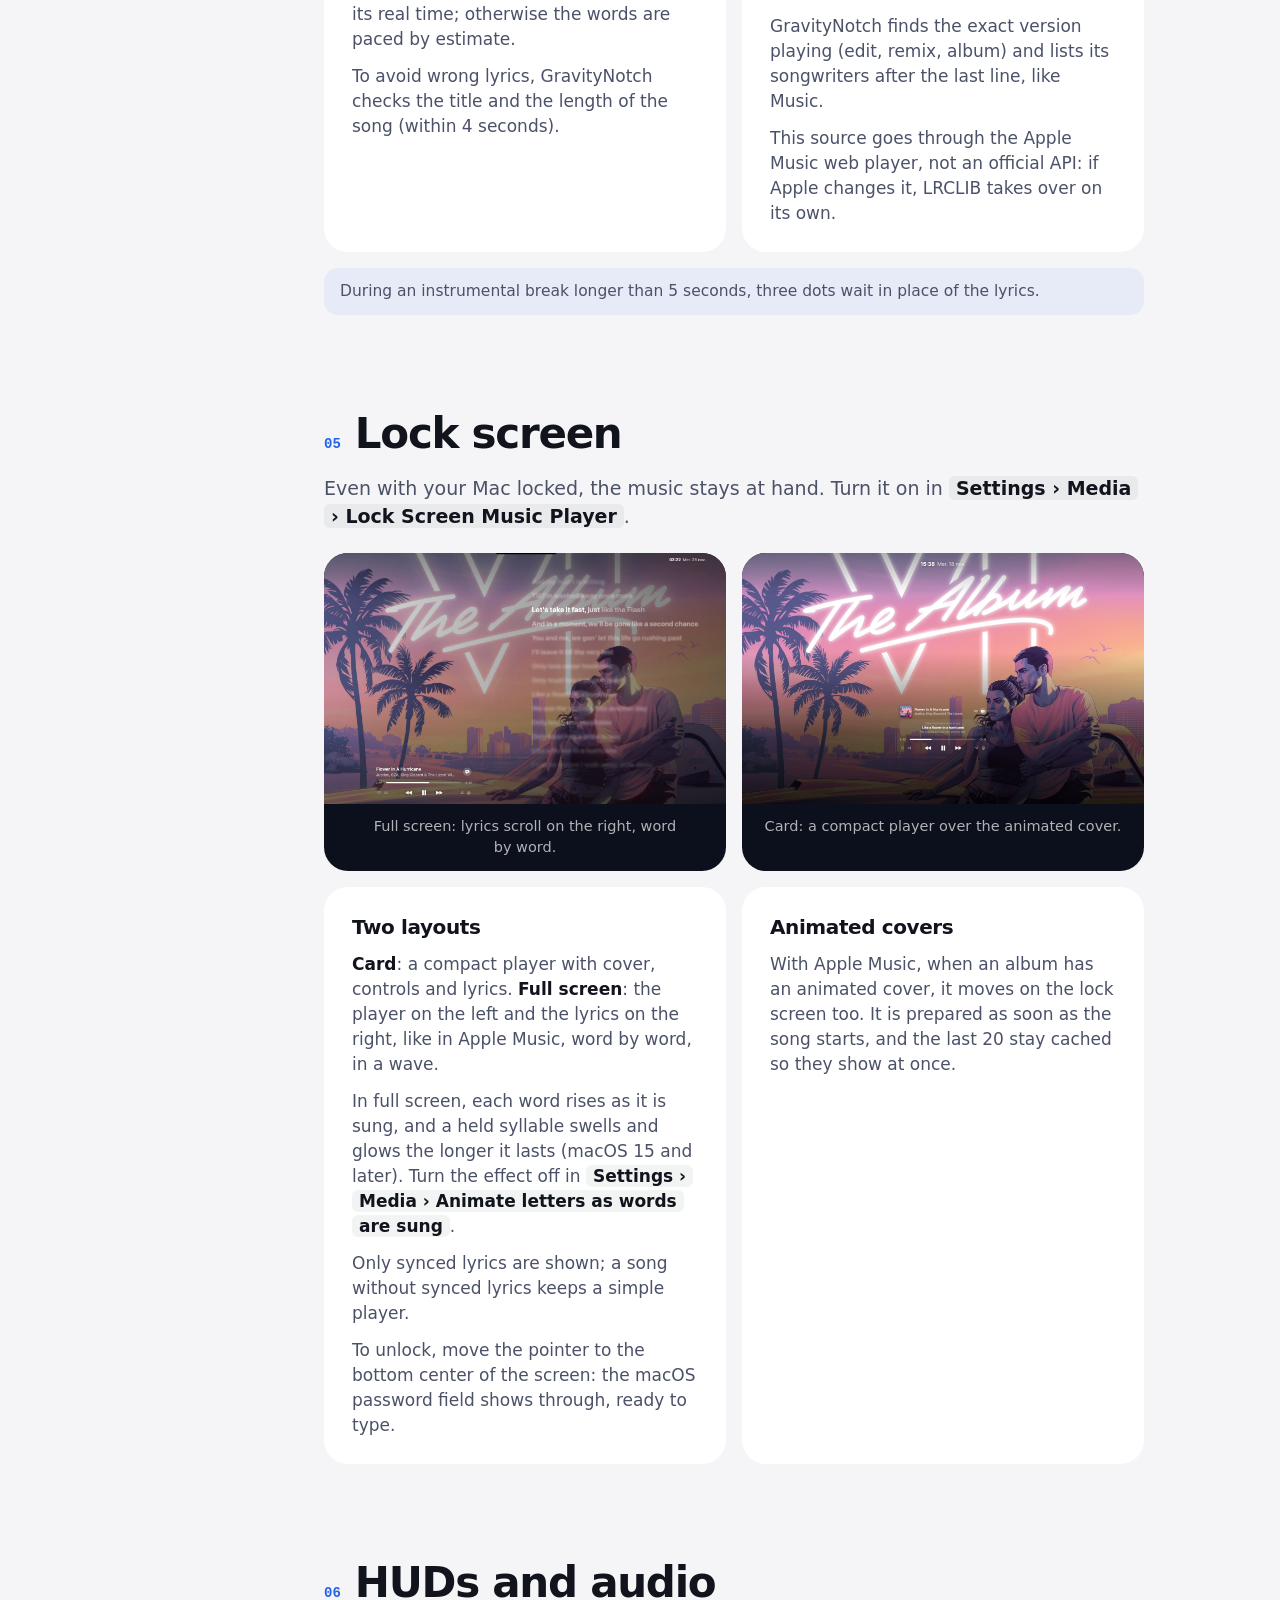
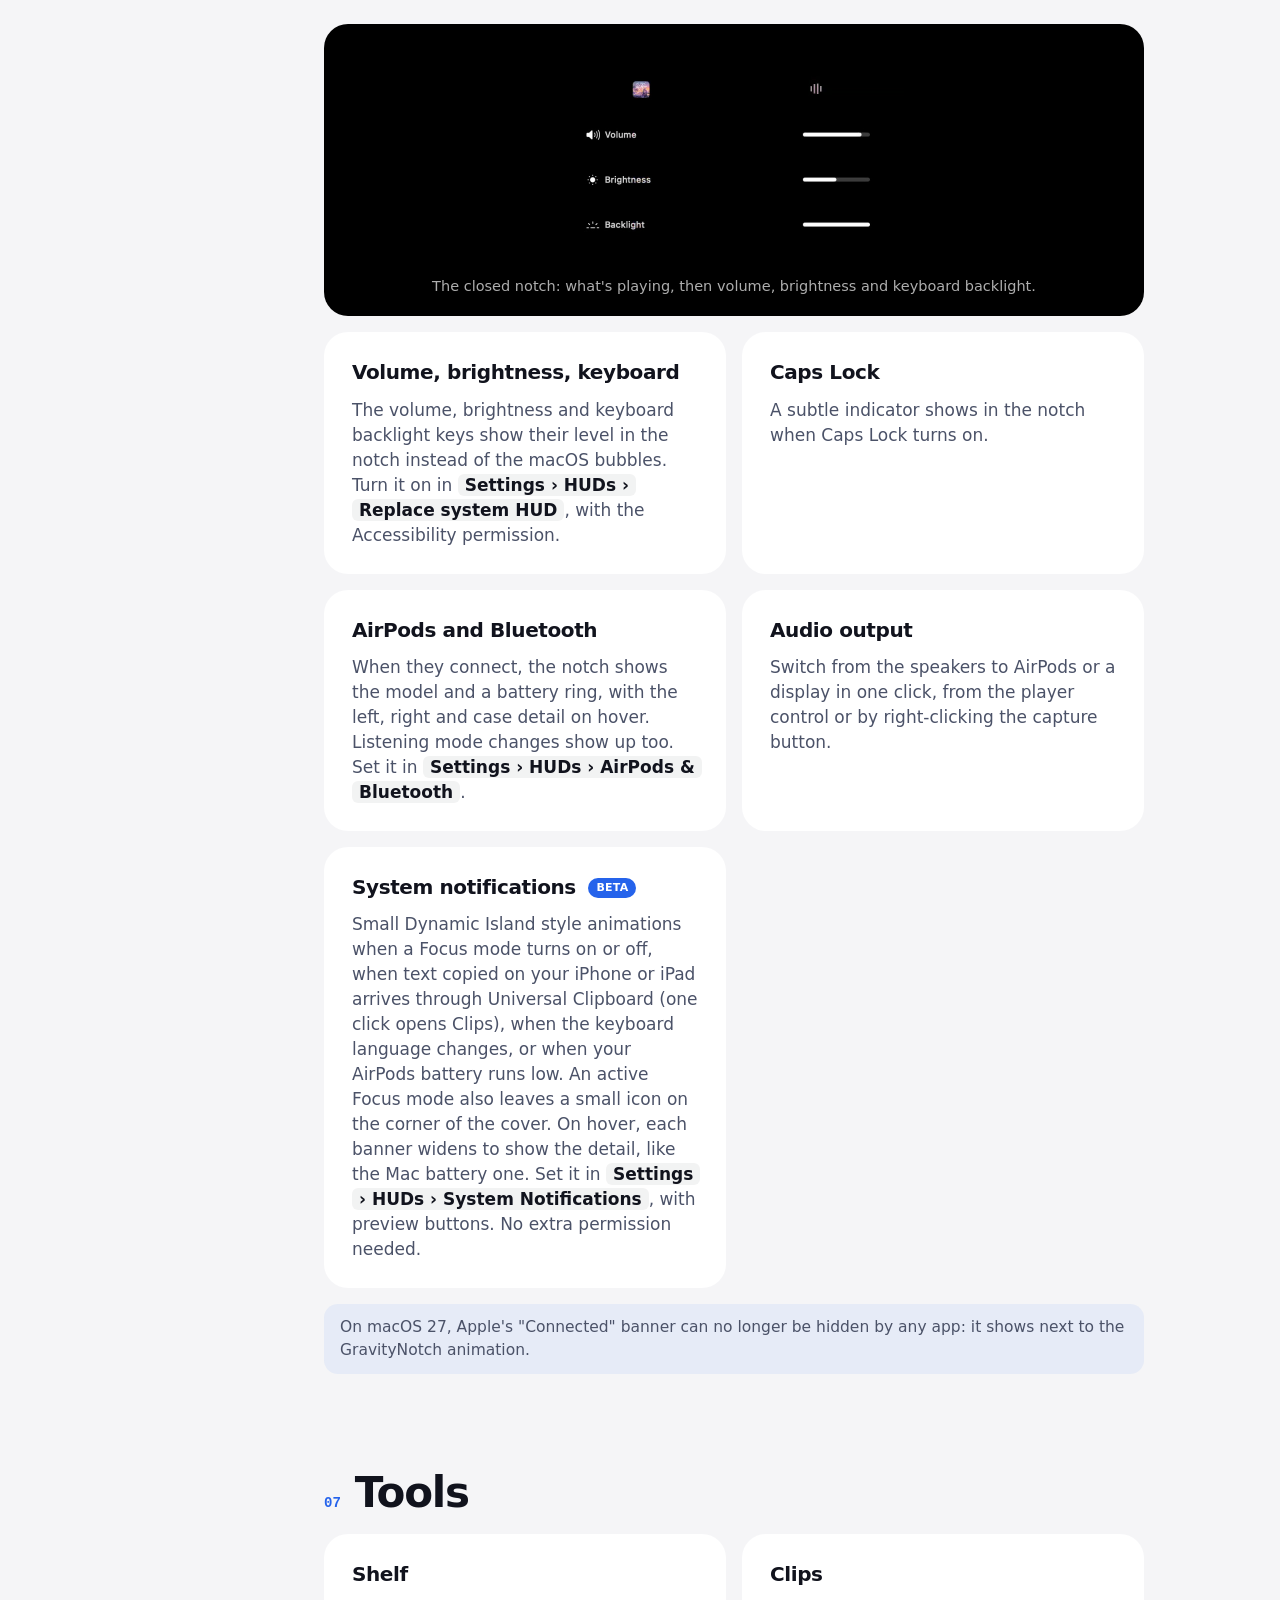
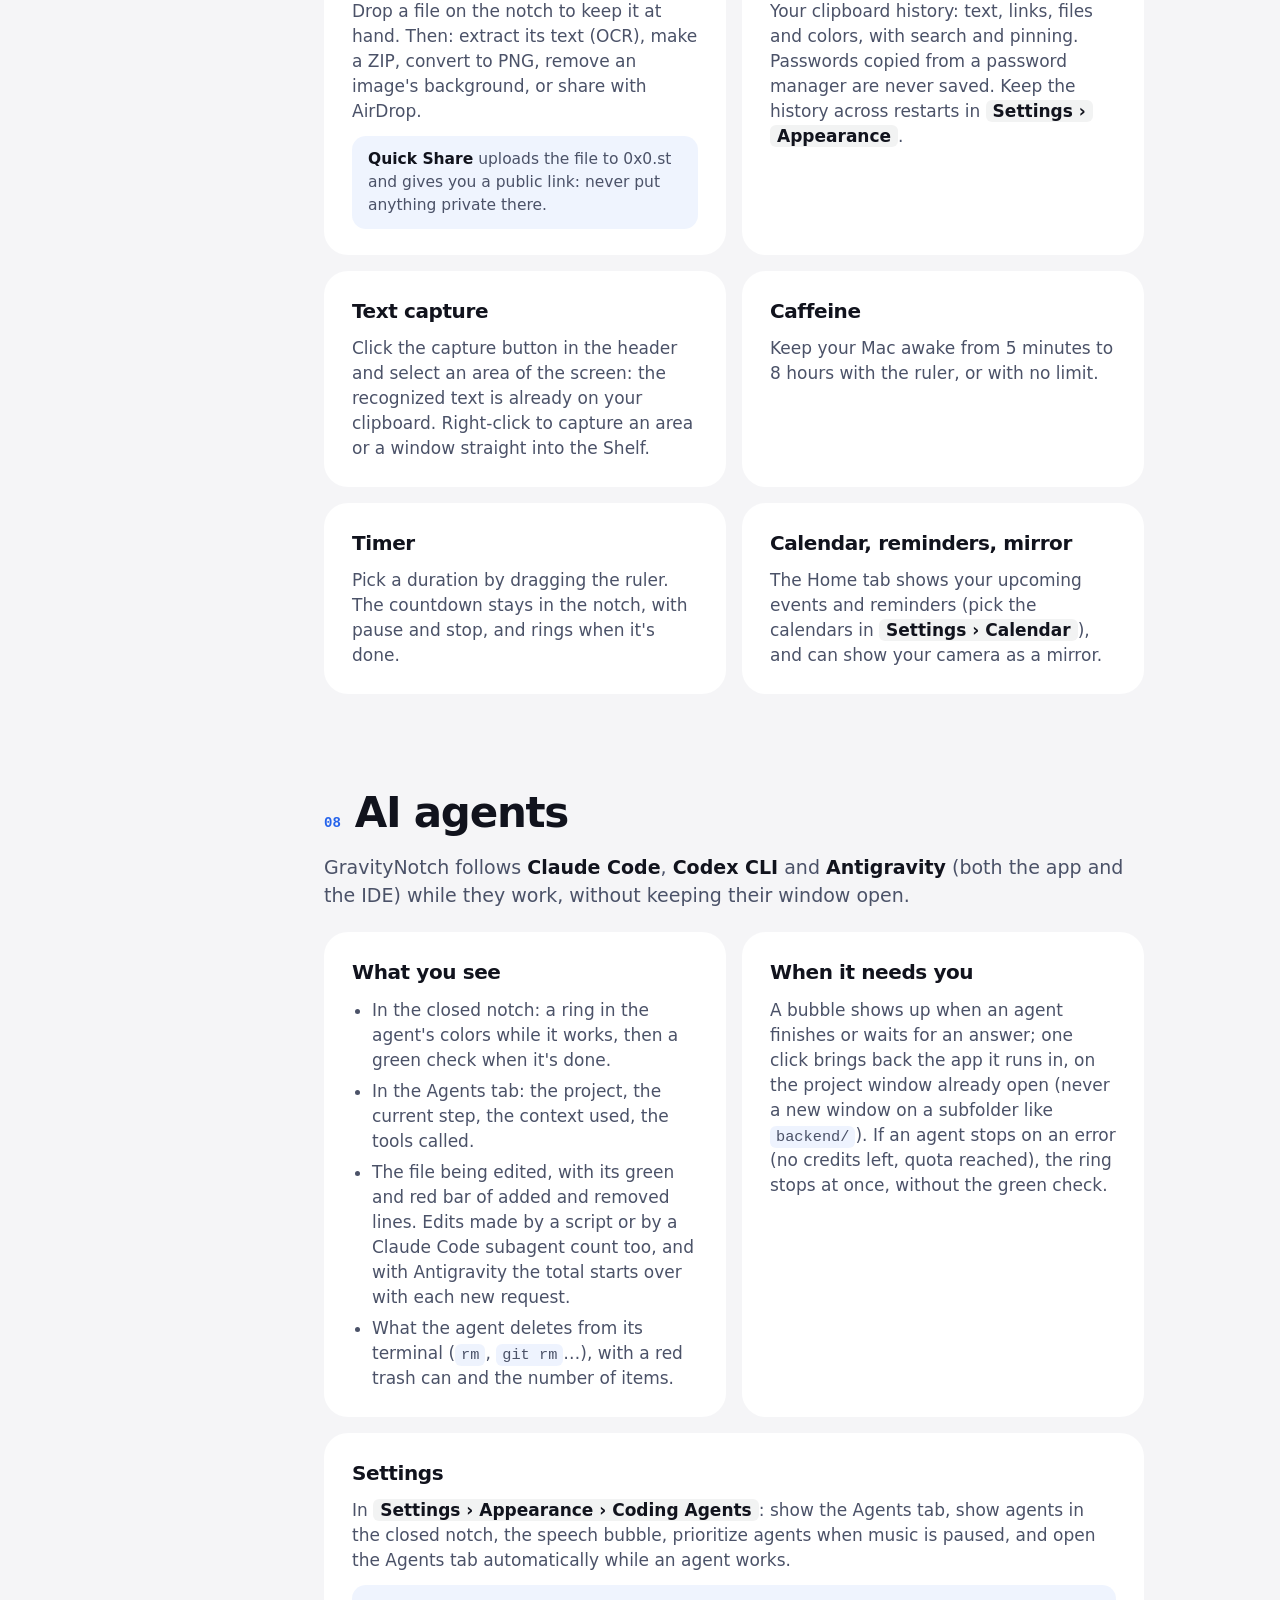
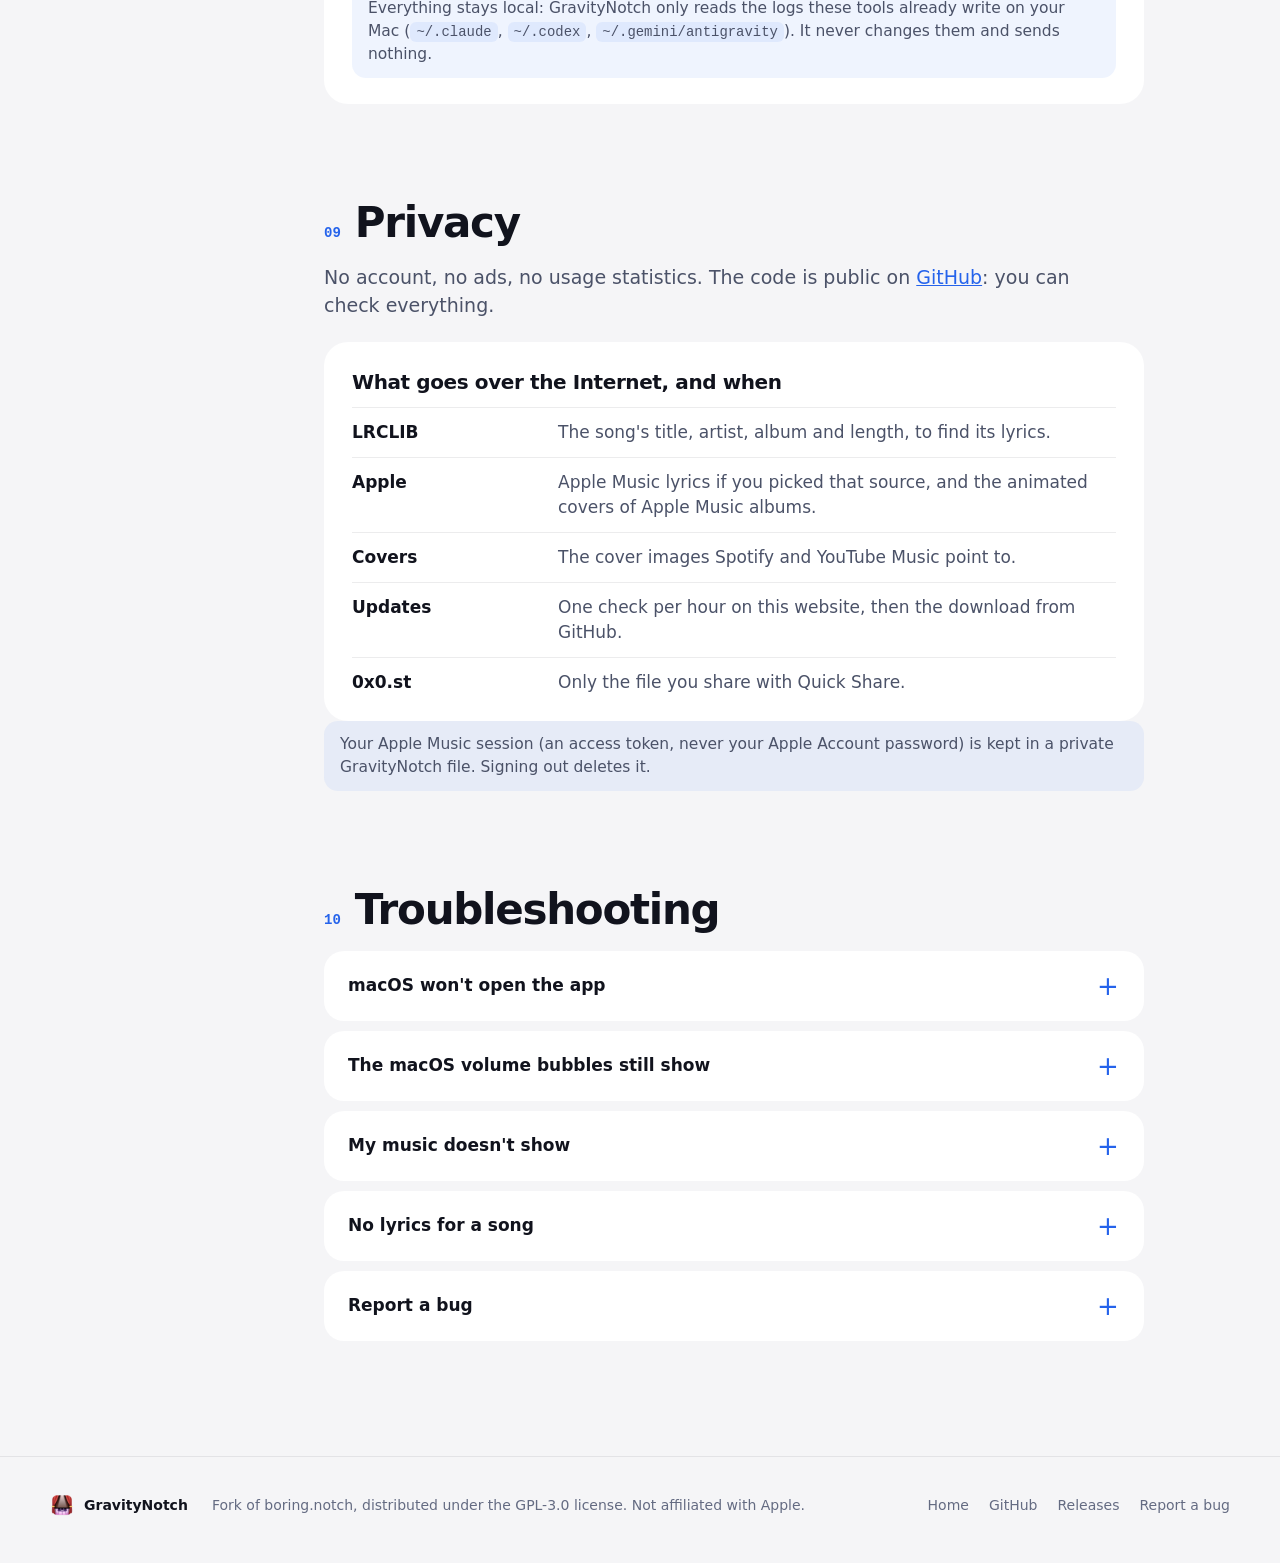
==== commit a5ac65c0: "chore(release): bump v1.6.1, agent bubble raises the open project window - Docs page now labelled ve" ====
--- a/docs/docs.html
+++ b/docs/docs.html
@@ -63,7 +63,7 @@
         <div class="horizon"></div>
       </div>
       <div class="hero-copy">
-        <p class="eyebrow"><span class="dot"></span> <span data-i18n="docs.eyebrow">Documentation · version 1.4</span></p>
+        <p class="eyebrow"><span class="dot"></span> <span data-i18n="docs.eyebrow">Documentation · version 1.6</span></p>
         <h1 class="display" data-i18n="docs.title"><span class="soft">Tout savoir</span> sur GravityNotch</h1>
         <p class="lede" data-i18n="docs.lede">L'installation, les autorisations, chaque fonction et chaque réglage, ce qui reste sur votre Mac et ce qui passe par Internet. Pour les curieux, en clair.</p>
         <div class="docs-quick">
@@ -567,7 +567,7 @@
               </div>
               <div class="doc-card">
                 <h3>Quand il a besoin de vous</h3>
-                <p>Une bulle apparaît quand un agent termine ou attend une réponse ; un clic ramène l'app où il tourne. Si un agent s'arrête sur une erreur (plus de crédits, quota atteint), l'anneau s'arrête aussitôt, sans coche verte.</p>
+                <p>Une bulle apparaît quand un agent termine ou attend une réponse ; un clic ramène l'app où il tourne, sur la fenêtre déjà ouverte du projet (jamais une nouvelle fenêtre sur un sous-dossier comme <code>backend/</code>). Si un agent s'arrête sur une erreur (plus de crédits, quota atteint), l'anneau s'arrête aussitôt, sans coche verte.</p>
               </div>
             </div>
             <div class="doc-card">
@@ -591,7 +591,7 @@
               </div>
               <div class="doc-card">
                 <h3>When it needs you</h3>
-                <p>A bubble shows up when an agent finishes or waits for an answer; one click brings back the app it runs in. If an agent stops on an error (no credits left, quota reached), the ring stops at once, without the green check.</p>
+                <p>A bubble shows up when an agent finishes or waits for an answer; one click brings back the app it runs in, on the project window already open (never a new window on a subfolder like <code>backend/</code>). If an agent stops on an error (no credits left, quota reached), the ring stops at once, without the green check.</p>
               </div>
             </div>
             <div class="doc-card">
@@ -708,7 +708,7 @@
     </div>
   </footer>
 
-  <script src="i18n.js?v=13"></script>
+  <script src="i18n.js?v=14"></script>
   <script src="script.js?v=13"></script>
   <script>
     (() => {
